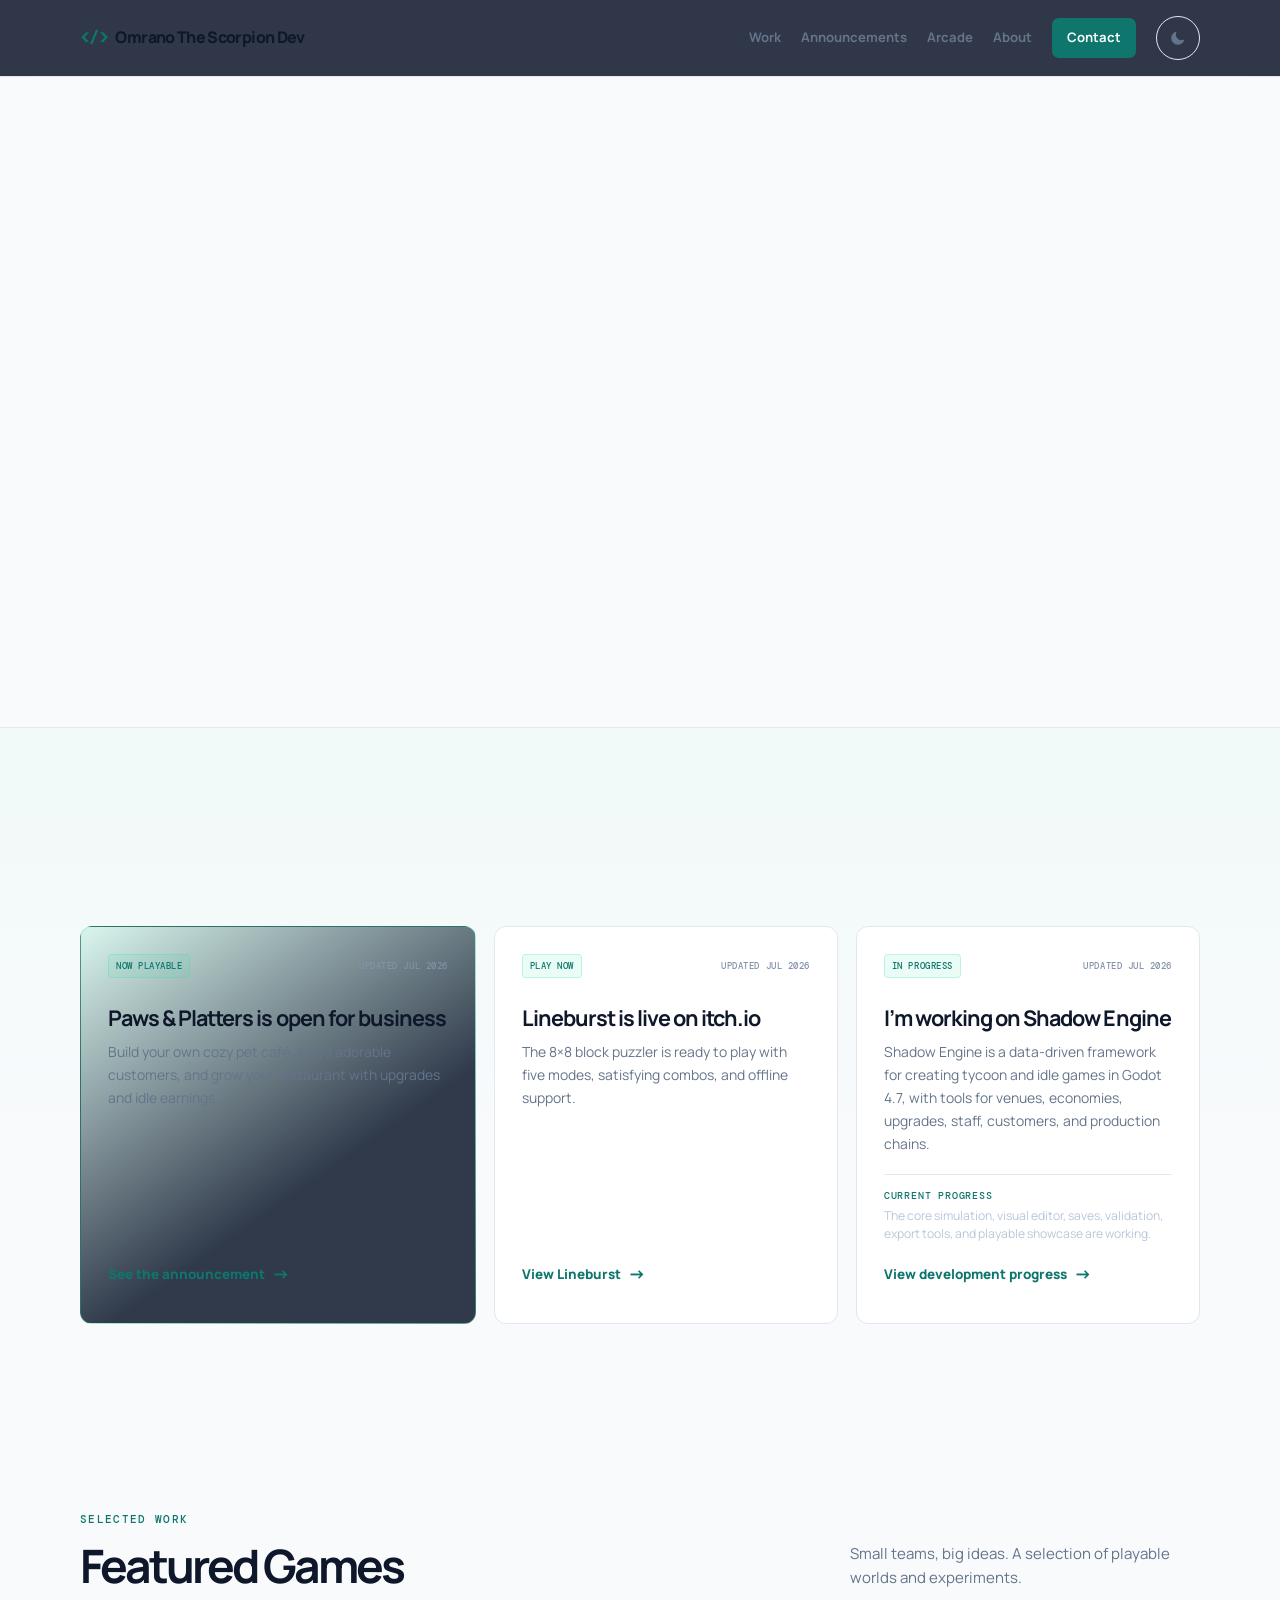
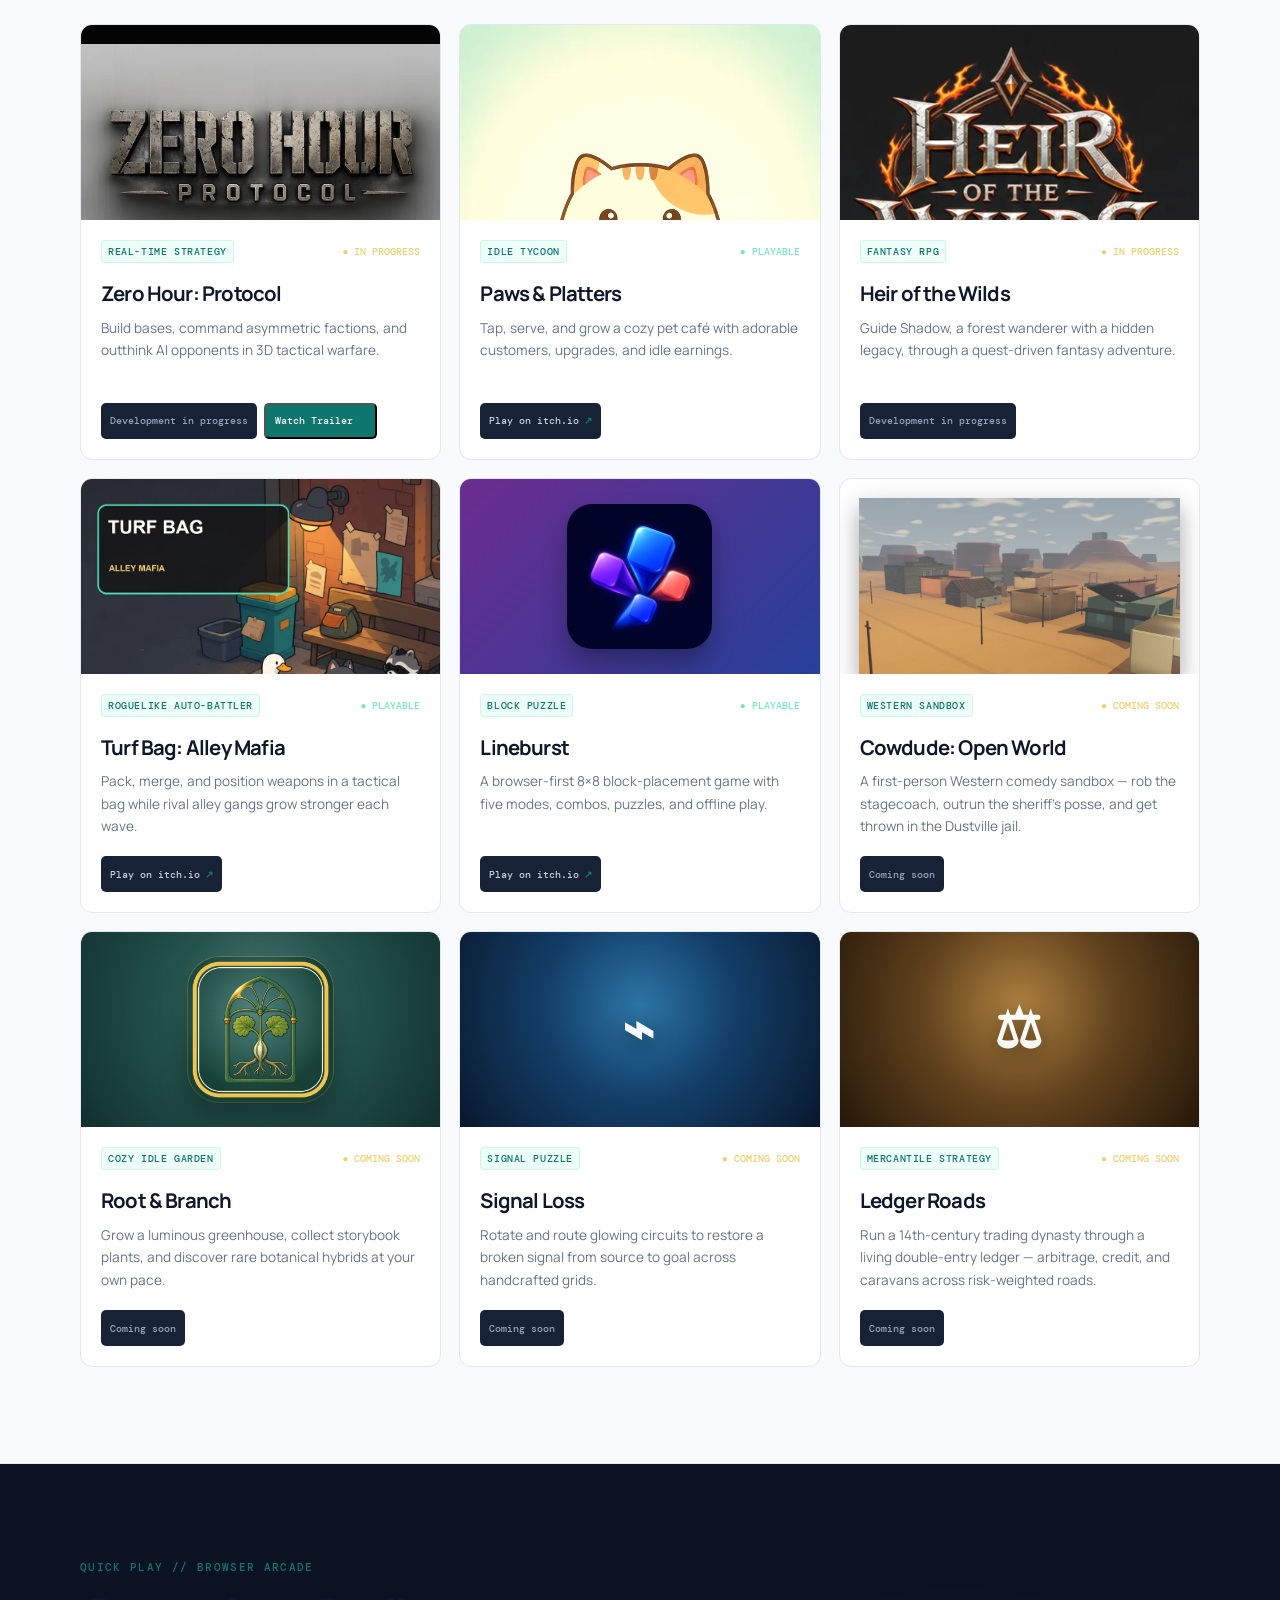
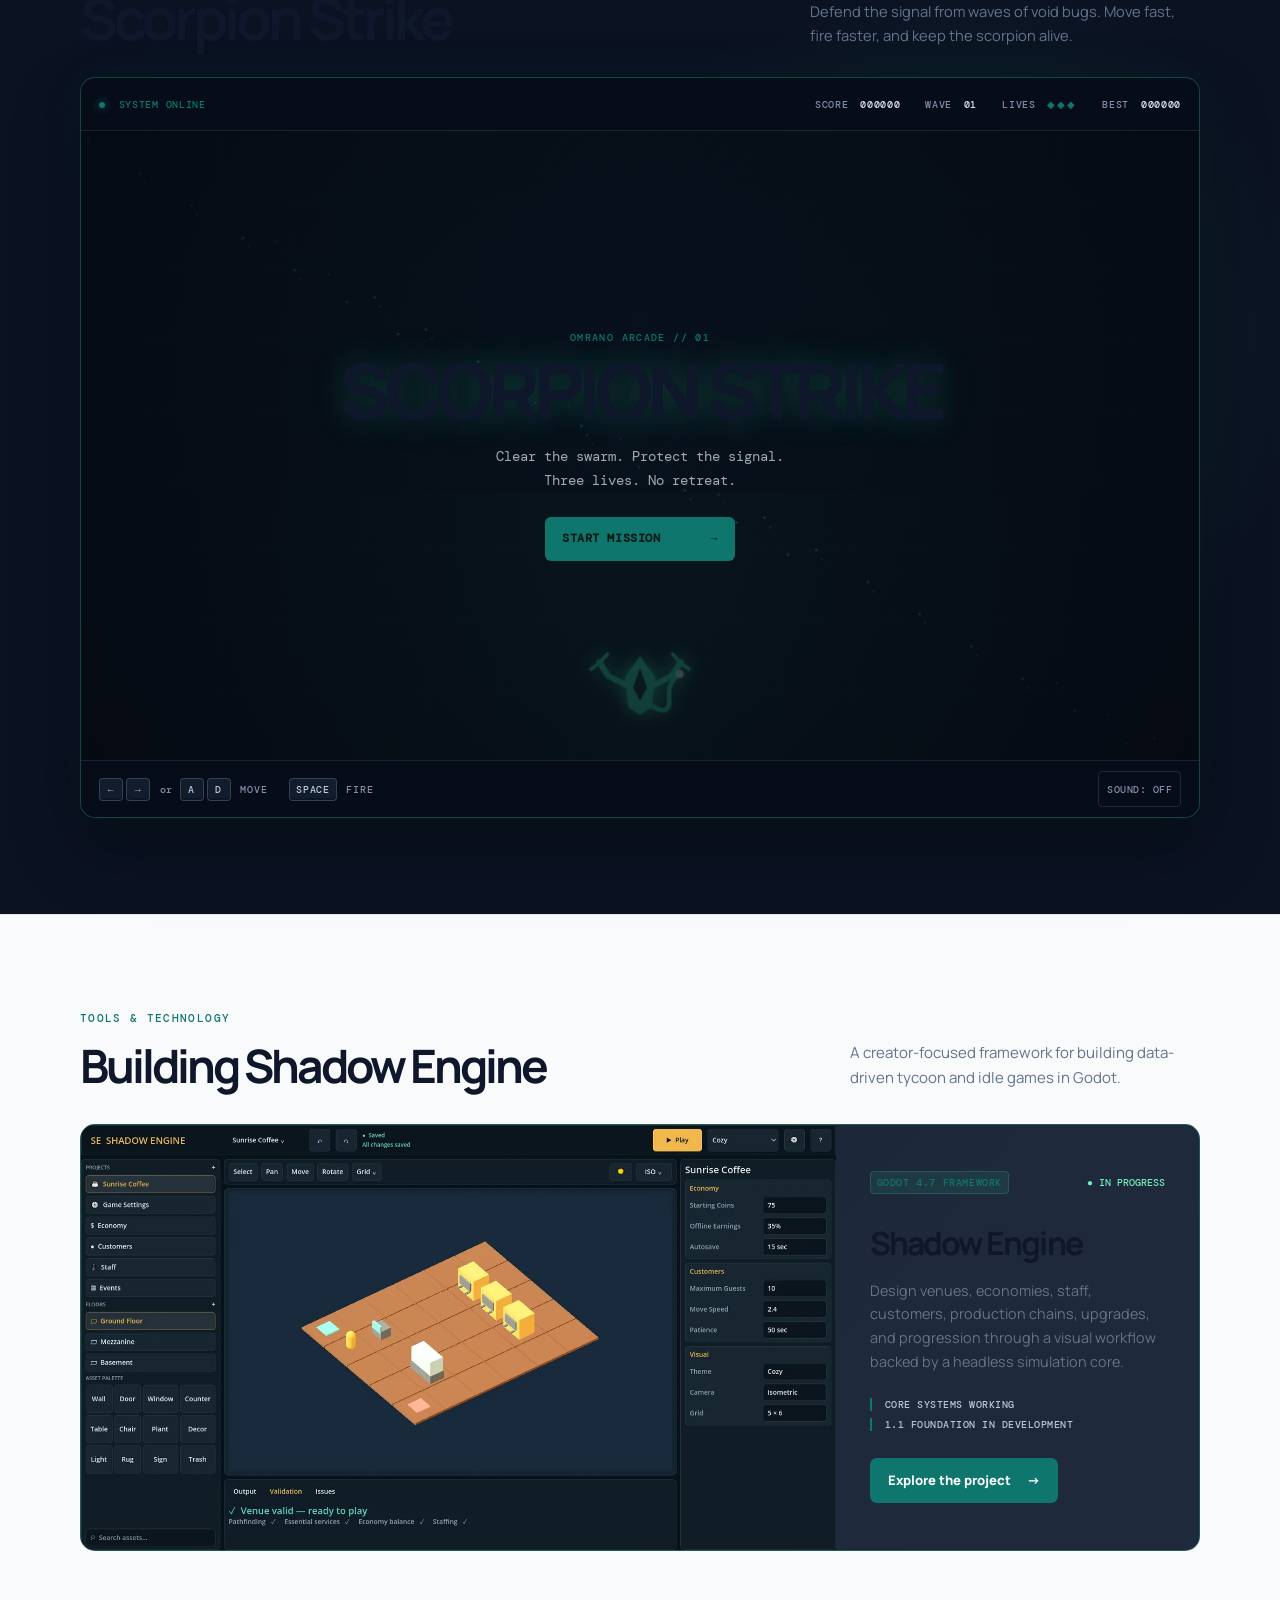
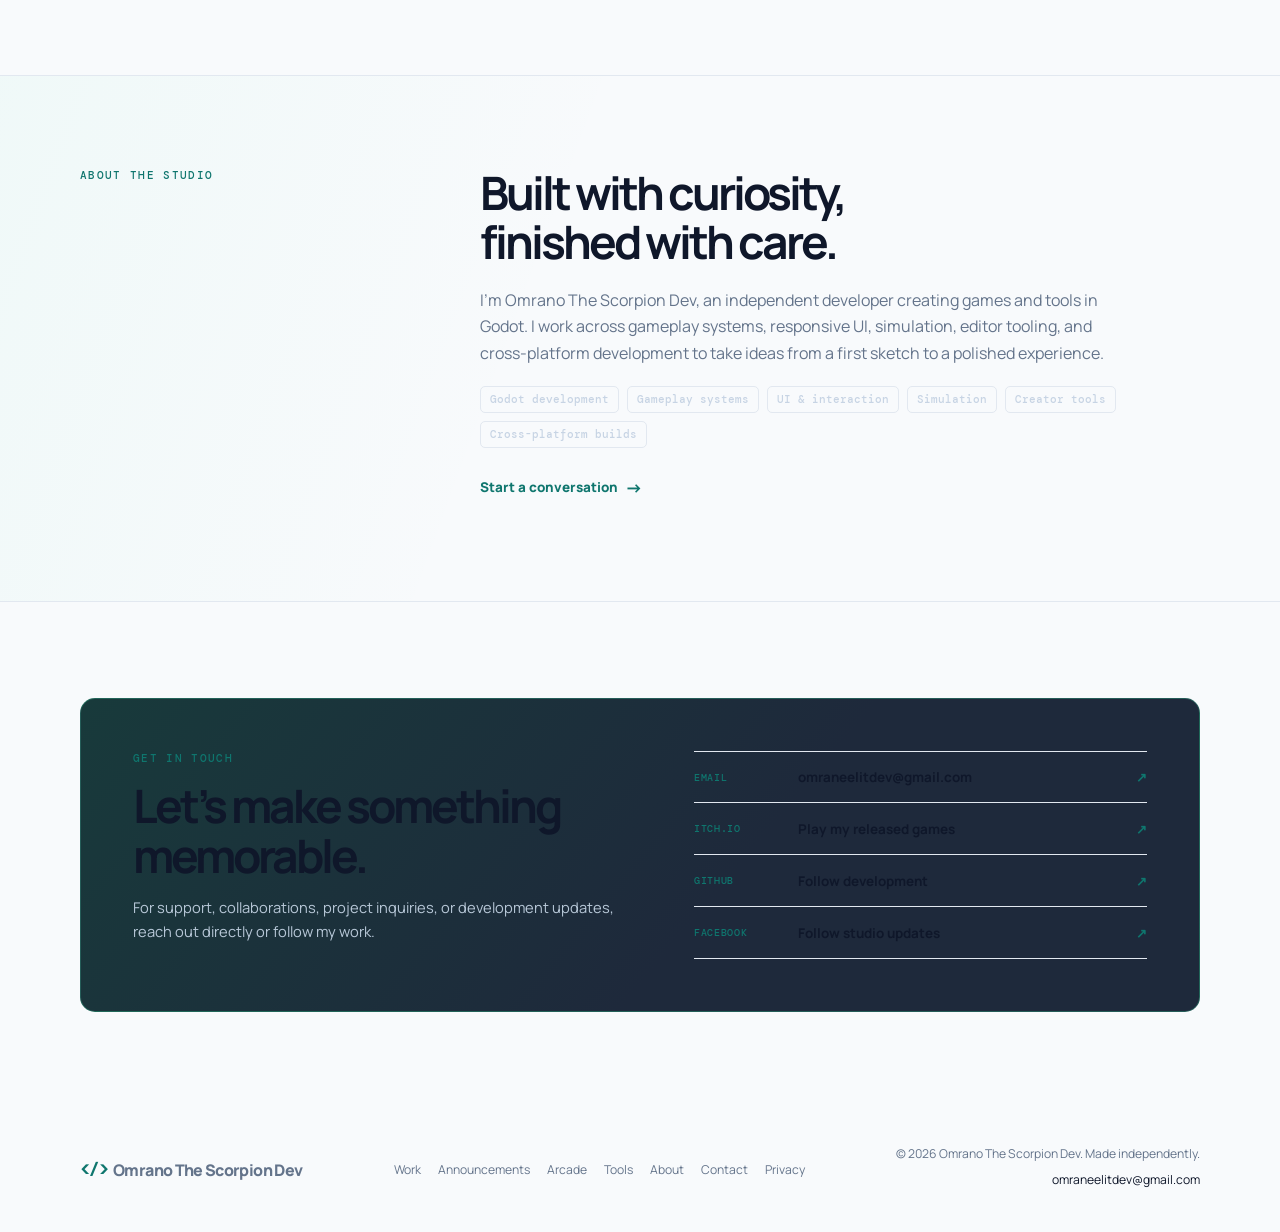
==== index.html @ c8e89d3b "feat: implement modern web APIs and premium features - Added View Transitions API support for seamle" ====
<!DOCTYPE html>
<html lang="en">
<head>
  <meta charset="UTF-8">
  <meta name="viewport" content="width=device-width, initial-scale=1.0">
  <meta name="description" content="Games, tools, and development updates from Omrano The Scorpion Dev, an independent Godot game and app developer.">
  <link rel="canonical" href="https://omraneelit.github.io/omrano-the-scorpion-dev/">
  <meta property="og:title" content="Omrano The Scorpion Dev — Independent Game &amp; App Developer">
  <meta property="og:description" content="Explore playable games, original worlds, and Shadow Engine development by Omrano The Scorpion Dev.">
  <meta property="og:type" content="website">
  <meta property="og:url" content="https://omraneelit.github.io/omrano-the-scorpion-dev/">
  <meta property="og:image" content="https://omraneelit.github.io/omrano-the-scorpion-dev/assets/brand/og-cover.png">
  <meta property="og:image:width" content="1200">
  <meta property="og:image:height" content="630">
  <meta property="og:image:alt" content="Omrano The Scorpion Dev portfolio cover">
  <meta name="twitter:card" content="summary_large_image">
  <meta name="twitter:title" content="Omrano The Scorpion Dev — Independent Game &amp; App Developer">
  <meta name="twitter:description" content="Explore playable games, original worlds, and Shadow Engine development.">
  <meta name="twitter:image" content="https://omraneelit.github.io/omrano-the-scorpion-dev/assets/brand/og-cover.png">
  <link rel="icon" href="favicon.svg" type="image/svg+xml">
  <link rel="apple-touch-icon" href="assets/brand/apple-touch-icon.png">
  <title>Omrano The Scorpion Dev — Indie Developer</title>
  <link rel="preconnect" href="https://fonts.googleapis.com">
  <link rel="preconnect" href="https://fonts.gstatic.com" crossorigin>
  <link href="https://fonts.googleapis.com/css2?family=DM+Mono:wght@400;500&amp;family=Manrope:wght@400;500;600;700;800&amp;display=swap" rel="stylesheet">
  <link rel="stylesheet" href="styles.css">
  <script>document.documentElement.classList.add('js');</script>
  <noscript><style>.nav-links{display:flex!important;flex-direction:column}</style></noscript>
  <script type="application/ld+json">
  {
    "@context": "https://schema.org",
    "@graph": [
      {
        "@type": "Person",
        "@id": "https://omraneelit.github.io/omrano-the-scorpion-dev/#creator",
        "name": "Omrano The Scorpion Dev",
        "url": "https://omraneelit.github.io/omrano-the-scorpion-dev/",
        "jobTitle": "Independent Game and App Developer",
        "email": "omraneelitdev@gmail.com",
        "sameAs": [
          "https://github.com/omraneelit",
          "https://omrane-el-it.itch.io/",
          "https://www.facebook.com/share/18vQCNyk3r/"
        ]
      },
      {
        "@type": "WebSite",
        "name": "Omrano The Scorpion Dev",
        "url": "https://omraneelit.github.io/omrano-the-scorpion-dev/",
        "author": { "@id": "https://omraneelit.github.io/omrano-the-scorpion-dev/#creator" }
      }
    ]
  }
  </script>
  <meta name="view-transition" content="same-origin">
</head>
<body>
  <a class="skip-link" href="#top">Skip to main content</a>
  <header class="site-header">
    <div class="container nav-wrap">
      <a class="brand" href="#top" aria-label="Omrano The Scorpion Dev home"><span class="brand-mark">&lt;/&gt;</span> Omrano The Scorpion Dev</a>
      <button class="nav-toggle" type="button" aria-expanded="false" aria-controls="site-navigation"><span>Menu</span><b aria-hidden="true">+</b></button>
      <nav id="site-navigation" aria-label="Main navigation">
        <ul class="nav-links">
          <li><a href="#games">Work</a></li>
          <li><a href="#announcements">Announcements</a></li>
          <li><a href="#arcade">Arcade</a></li>
          <li><a href="#about">About</a></li>
          <li><a class="nav-contact" href="#contact">Contact</a></li>
          <li>
            <button class="theme-toggle" id="theme-toggle" type="button" aria-label="Toggle theme">
              <svg class="theme-icon-dark" xmlns="http://www.w3.org/2000/svg" viewBox="0 0 24 24"><path d="M12 21c-4.97 0-9-4.03-9-9 0-3.9 2.4-7.3 6-8.5.2-.1.5 0 .7.2.2.2.3.5.2.7-1.1 2.2-1 4.9.4 7s3.5 3.5 5.9 3.5c1.1 0 2.2-.2 3.2-.6.2-.1.5 0 .7.2.2.2.2.5.1.8-1.5 3.3-4.9 5.7-8.2 5.7z"/></svg>
              <svg class="theme-icon-light" xmlns="http://www.w3.org/2000/svg" viewBox="0 0 24 24"><path d="M12 7c-2.76 0-5 2.24-5 5s2.24 5 5 5 5-2.24 5-5-2.24-5-5-5zM2 13h2c.55 0 1-.45 1-1s-.45-1-1-1H2c-.55 0-1 .45-1 1s.45 1 1 1zm18 0h2c.55 0 1-.45 1-1s-.45-1-1-1h-2c-.55 0-1 .45-1 1s.45 1 1 1zM11 2v2c0 .55.45 1 1 1s1-.45 1-1V2c0-.55-.45-1-1-1s-1 .45-1 1zm0 18v2c0 .55.45 1 1 1s1-.45 1-1v-2c0-.55-.45-1-1-1s-1 .45-1 1zM5.99 4.58c-.39-.39-1.03-.39-1.41 0-.39.39-.39 1.03 0 1.41l1.06 1.06c.39.39 1.03.39 1.41 0 .39-.39.39-1.03 0-1.41L5.99 4.58zm12.37 12.37c-.39-.39-1.03-.39-1.41 0-.39.39-.39 1.03 0 1.41l1.06 1.06c.39.39 1.03.39 1.41 0 .39-.39.39-1.03 0-1.41l-1.06-1.06zm1.06-10.96c.39-.39.39-1.03 0-1.41-.39-.39-1.03-.39-1.41 0l-1.06 1.06c-.39.39-.39 1.03 0 1.41.39.39 1.03.39 1.41 0l1.06-1.06zM7.05 18.36c.39-.39.39-1.03 0-1.41-.39-.39-1.03-.39-1.41 0l-1.06 1.06c-.39.39-.39 1.03 0 1.41.39.39 1.03.39 1.41 0l1.06-1.06z"/></svg>
            </button>
          </li>
        </ul>
      </nav>
    </div>
  </header>

  <main id="top" tabindex="-1">
    <section class="hero container">
      <div class="hero-copy">
        <p class="eyebrow"><span></span> AVAILABLE FOR COLLABORATION</p>
        <h1>Independent <em>Game</em> &amp;<br>App Developer.</h1>
        <p class="hero-text">I craft polished, playful digital experiences — from worlds worth getting lost in to tools that make everyday life a little better.</p>
        <div class="hero-actions">
          <a class="button button-primary" href="#games">Explore my work <span>↓</span></a>
          <a class="button button-quiet" href="#contact">Let’s talk <span>↗</span></a>
        </div>
        <div class="socials" aria-label="Social links">
          <a href="https://omrane-el-it.itch.io/" target="_blank" rel="noopener noreferrer me" aria-label="Omrano on itch.io" title="itch.io">ITCH</a>
          <a href="https://github.com/omraneelit" target="_blank" rel="noopener noreferrer me" aria-label="Omrano on GitHub" title="GitHub">GH</a>
          <a href="https://www.facebook.com/share/18vQCNyk3r/" target="_blank" rel="noopener noreferrer me" aria-label="Omrano on Facebook" title="Facebook">FB</a>
          <a href="mailto:omraneelitdev@gmail.com" aria-label="Email Omrano The Scorpion Dev" title="Email">@</a>
        </div>
      </div>
      <div class="hero-art" aria-hidden="true">
        <div class="orbit orbit-one"></div><div class="orbit orbit-two"></div>
        <div class="pixel-card pixel-a">+</div><div class="pixel-card pixel-b">01</div><div class="pixel-card pixel-c">✦</div>
        <div class="hero-orb"><span>PLAY<br>CREATE<br>REPEAT</span></div>
      </div>
    </section>

    <section id="announcements" class="announcements-section">
      <div class="container">
        <div class="section-heading announcements-heading">
          <div><p class="eyebrow">LATEST FROM THE STUDIO</p><h2>Announcements</h2></div>
          <p class="section-intro">Release news, development updates, and what I’m working on next.</p>
        </div>
        <div class="announcement-grid">
          <article class="announcement-card announcement-featured">
            <div class="announcement-meta"><span class="announcement-badge">NOW PLAYABLE</span><time datetime="2026-07-29">UPDATED JUL 2026</time></div>
            <h3>Paws &amp; Platters is open for business</h3>
            <p>Build your own cozy pet café, serve adorable customers, and grow your restaurant with upgrades and idle earnings.</p>
            <a class="text-link" href="games/paws-and-platters.html">See the announcement <span>→</span></a>
          </article>
          <article class="announcement-card">
            <div class="announcement-meta"><span class="announcement-badge">PLAY NOW</span><time datetime="2026-07-29">UPDATED JUL 2026</time></div>
            <h3>Lineburst is live on itch.io</h3>
            <p>The 8×8 block puzzler is ready to play with five modes, satisfying combos, and offline support.</p>
            <a class="text-link" href="games/lineburst.html">View Lineburst <span>→</span></a>
          </article>
          <article class="announcement-card">
            <div class="announcement-meta"><span class="announcement-badge">IN PROGRESS</span><time datetime="2026-07-29">UPDATED JUL 2026</time></div>
            <h3>I’m working on Shadow Engine</h3>
            <p>Shadow Engine is a data-driven framework for creating tycoon and idle games in Godot 4.7, with tools for venues, economies, upgrades, staff, customers, and production chains.</p>
            <div class="announcement-progress"><strong>Current progress</strong><span>The core simulation, visual editor, saves, validation, export tools, and playable showcase are working.</span></div>
            <a class="text-link" href="projects/shadow-engine.html">View development progress <span>→</span></a>
          </article>
        </div>
      </div>
    </section>

    <section id="games" class="section container">
      <div class="section-heading">
        <div><p class="eyebrow">SELECTED WORK</p><h2>Featured Games</h2></div>
        <p class="section-intro">Small teams, big ideas. A selection of playable worlds and experiments.</p>
      </div>
      <div class="project-grid">
        <article class="project-card game-card">
          <a class="project-card-link" href="games/zero-hour-protocol.html" aria-label="View Zero Hour: Protocol details"></a>
          <div class="project-visual visual-zero"><img class="game-art game-art-wide game-art-zero" src="assets/games/zero-hour-protocol.webp" width="960" height="640" loading="lazy" decoding="async" alt="Zero Hour: Protocol logo"></div>
          <div class="card-content"><div class="card-topline"><span class="tag">REAL-TIME STRATEGY</span><span class="status status-progress">● IN PROGRESS</span></div><h3>Zero Hour: Protocol</h3><p>Build bases, command asymmetric factions, and outthink AI opponents in 3D tactical warfare.</p><div class="store-links"><span class="store-pending">Development in progress</span><button class="store-pending watch-trailer-btn" style="cursor:pointer; color:var(--bg); background:var(--accent);">Watch Trailer <b>↗</b></button></div></div>
        </article>
        <article class="project-card game-card">
          <a class="project-card-link" href="games/paws-and-platters.html" aria-label="View Paws &amp; Platters details"></a>
          <div class="project-visual visual-paws"><img class="game-art game-art-full game-art-paws" src="assets/games/paws-and-platters-card.webp" width="675" height="1200" loading="lazy" decoding="async" alt="Paws &amp; Platters artwork"></div>
          <div class="card-content"><div class="card-topline"><span class="tag">IDLE TYCOON</span><span class="status">● PLAYABLE</span></div><h3>Paws &amp; Platters</h3><p>Tap, serve, and grow a cozy pet café with adorable customers, upgrades, and idle earnings.</p><div class="store-links"><a href="https://omrane-el-it.itch.io/pawsandplatters" target="_blank" rel="noopener noreferrer">Play on itch.io <b>↗</b></a></div></div>
        </article>
        <article class="project-card game-card">
          <a class="project-card-link" href="games/heir-of-the-wilds.html" aria-label="View Heir of the Wilds details"></a>
          <div class="project-visual visual-heir"><img class="game-art game-art-full game-art-heir" src="assets/games/heir-of-the-wilds-card.webp" width="476" height="434" loading="lazy" decoding="async" alt="Heir of the Wilds logo"></div>
          <div class="card-content"><div class="card-topline"><span class="tag">FANTASY RPG</span><span class="status status-progress">● IN PROGRESS</span></div><h3>Heir of the Wilds</h3><p>Guide Shadow, a forest wanderer with a hidden legacy, through a quest-driven fantasy adventure.</p><div class="store-links"><span class="store-pending">Development in progress</span></div></div>
        </article>
        <article class="project-card game-card">
          <a class="project-card-link" href="games/turf-bag-alley-mafia.html" aria-label="View Turf Bag: Alley Mafia details"></a>
          <div class="project-visual visual-turf"><img class="game-art game-art-full game-art-turf" src="assets/games/turf-bag-alley-mafia-card.webp" width="900" height="900" loading="lazy" decoding="async" alt="Turf Bag: Alley Mafia artwork"></div>
          <div class="card-content"><div class="card-topline"><span class="tag">ROGUELIKE AUTO-BATTLER</span><span class="status">● PLAYABLE</span></div><h3>Turf Bag: Alley Mafia</h3><p>Pack, merge, and position weapons in a tactical bag while rival alley gangs grow stronger each wave.</p><div class="store-links"><a href="https://omrane-el-it.itch.io/turfbagalleymafia" target="_blank" rel="noopener noreferrer">Play on itch.io <b>↗</b></a></div></div>
        </article>
        <article class="project-card game-card">
          <a class="project-card-link" href="games/lineburst.html" aria-label="View Lineburst details"></a>
          <div class="project-visual visual-lineburst"><img class="game-art game-art-icon" src="assets/games/lineburst.webp" width="600" height="600" loading="lazy" decoding="async" alt="Lineburst icon"></div>
          <div class="card-content"><div class="card-topline"><span class="tag">BLOCK PUZZLE</span><span class="status">● PLAYABLE</span></div><h3>Lineburst</h3><p>A browser-first 8×8 block-placement game with five modes, combos, puzzles, and offline play.</p><div class="store-links"><a href="https://omrane-el-it.itch.io/linebrust" target="_blank" rel="noopener noreferrer">Play on itch.io <b>↗</b></a></div></div>
        </article>
        <article class="project-card game-card project-card-coming">
          <a class="project-card-link" href="games/cowdude-open-world.html" aria-label="View Cowdude: Open World details"></a>
          <div class="project-visual visual-cowdude"><img class="game-art game-art-wide game-art-cowdude" src="assets/games/cowdude-open-world.webp" width="960" height="540" loading="lazy" decoding="async" alt="Dustville, the frontier town of Cowdude: Open World"></div>
          <div class="card-content"><div class="card-topline"><span class="tag">WESTERN SANDBOX</span><span class="status status-progress">● COMING SOON</span></div><h3>Cowdude: Open World</h3><p>A first-person Western comedy sandbox — rob the stagecoach, outrun the sheriff&#39;s posse, and get thrown in the Dustville jail.</p><div class="store-links"><span class="store-pending">Coming soon</span></div></div>
        </article>
        <article class="project-card game-card project-card-coming">
          <div class="project-visual visual-root"><img class="game-art game-art-icon game-art-root" src="assets/games/root-and-branch.png" width="1024" height="1024" loading="lazy" decoding="async" alt="Root &amp; Branch greenhouse emblem"></div>
          <div class="card-content"><div class="card-topline"><span class="tag">COZY IDLE GARDEN</span><span class="status status-progress">● COMING SOON</span></div><h3>Root &amp; Branch</h3><p>Grow a luminous greenhouse, collect storybook plants, and discover rare botanical hybrids at your own pace.</p><div class="store-links"><span class="store-pending">Coming soon</span></div></div>
        </article>
        <article class="project-card game-card project-card-coming">
          <div class="project-visual visual-signal"><span class="game-emblem" aria-hidden="true">⌁</span></div>
          <div class="card-content"><div class="card-topline"><span class="tag">SIGNAL PUZZLE</span><span class="status status-progress">● COMING SOON</span></div><h3>Signal Loss</h3><p>Rotate and route glowing circuits to restore a broken signal from source to goal across handcrafted grids.</p><div class="store-links"><span class="store-pending">Coming soon</span></div></div>
        </article>
        <article class="project-card game-card project-card-coming">
          <div class="project-visual visual-ledger"><span class="game-emblem" aria-hidden="true">⚖</span></div>
          <div class="card-content"><div class="card-topline"><span class="tag">MERCANTILE STRATEGY</span><span class="status status-progress">● COMING SOON</span></div><h3>Ledger Roads</h3><p>Run a 14th-century trading dynasty through a living double-entry ledger — arbitrage, credit, and caravans across risk-weighted roads.</p><div class="store-links"><span class="store-pending">Coming soon</span></div></div>
        </article>
      </div>
    </section>

    <section id="arcade" class="arcade-section">
      <div class="container">
        <div class="arcade-heading">
          <div><p class="eyebrow">QUICK PLAY // BROWSER ARCADE</p><h2>Scorpion Strike</h2></div>
          <p>Defend the signal from waves of void bugs. Move fast, fire faster, and keep the scorpion alive.</p>
        </div>
        <div class="arcade-shell">
          <div class="arcade-topbar">
            <span><i></i> SYSTEM ONLINE</span>
            <div class="arcade-stats" aria-live="polite">
              <span>SCORE <strong id="game-score">000000</strong></span><span>WAVE <strong id="game-wave">01</strong></span><span>LIVES <strong id="game-lives">◆◆◆</strong></span><span>BEST <strong id="game-best">000000</strong></span>
            </div>
          </div>
          <div class="game-stage" id="game-stage">
            <canvas id="scorpion-game" width="960" height="540" tabindex="0" aria-describedby="game-instructions" aria-label="Scorpion Strike arcade game"></canvas>
            <div class="game-overlay" id="game-overlay">
              <p class="game-kicker">OMRANO ARCADE // 01</p><h3 id="game-overlay-title">SCORPION STRIKE</h3>
              <p id="game-overlay-copy">Clear the swarm. Protect the signal.<br>Three lives. No retreat.</p>
              <button class="game-start" id="game-start" type="button">START MISSION <span>→</span></button>
            </div>
            <div class="game-flash" id="game-flash" aria-hidden="true"></div>
          </div>
          <div class="arcade-controls" id="game-instructions">
            <p><kbd>←</kbd><kbd>→</kbd> or <kbd>A</kbd><kbd>D</kbd> MOVE</p><p><kbd>SPACE</kbd> FIRE</p><p class="touch-hint">DRAG LEFT/RIGHT TO MOVE &nbsp;•&nbsp; TAP TO FIRE</p>
            <button id="game-sound" class="sound-toggle" type="button" aria-pressed="false">SOUND: OFF</button>
          </div>
        </div>
      </div>
    </section>

    <section id="tools" class="section container tools-section">
      <div class="section-heading"><div><p class="eyebrow">TOOLS &amp; TECHNOLOGY</p><h2>Building Shadow Engine</h2></div><p class="section-intro">A creator-focused framework for building data-driven tycoon and idle games in Godot.</p></div>
      <article class="tool-card">
        <a class="tool-visual" href="projects/shadow-engine.html" aria-label="View Shadow Engine development progress"><img src="assets/shadow-engine/editor-workspace.webp" width="1400" height="788" loading="lazy" decoding="async" alt="Shadow Engine editor showing the Sunrise Coffee venue workspace"></a>
        <div class="tool-content">
          <div class="card-topline"><span class="tag">GODOT 4.7 FRAMEWORK</span><span class="status">● IN PROGRESS</span></div>
          <h3>Shadow Engine</h3>
          <p>Design venues, economies, staff, customers, production chains, upgrades, and progression through a visual workflow backed by a headless simulation core.</p>
          <div class="tool-progress"><span>CORE SYSTEMS WORKING</span><span>1.1 FOUNDATION IN DEVELOPMENT</span></div>
          <a class="button button-primary" href="projects/shadow-engine.html">Explore the project <span>→</span></a>
        </div>
      </article>
    </section>

    <section id="about" class="about-section">
      <div class="container about-grid">
        <p class="eyebrow">ABOUT THE STUDIO</p>
        <div><h2>Built with curiosity,<br>finished with care.</h2><p>I’m Omrano The Scorpion Dev, an independent developer creating games and tools in Godot. I work across gameplay systems, responsive UI, simulation, editor tooling, and cross-platform development to take ideas from a first sketch to a polished experience.</p><ul class="capability-list" aria-label="Development capabilities"><li>Godot development</li><li>Gameplay systems</li><li>UI &amp; interaction</li><li>Simulation</li><li>Creator tools</li><li>Cross-platform builds</li></ul><a class="text-link" href="#contact">Start a conversation <span>→</span></a></div>
      </div>
    </section>
    <section id="contact" class="contact-section">
      <div class="container contact-card"><div><p class="eyebrow">GET IN TOUCH</p><h2>Let’s make something<br>memorable.</h2><p>For support, collaborations, project inquiries, or development updates, reach out directly or follow my work.</p></div><div class="contact-links"><a href="mailto:omraneelitdev@gmail.com"><span>EMAIL</span>omraneelitdev@gmail.com <b>↗</b></a><a href="https://omrane-el-it.itch.io/" target="_blank" rel="noopener noreferrer"><span>ITCH.IO</span>Play my released games <b>↗</b></a><a href="https://github.com/omraneelit" target="_blank" rel="noopener noreferrer"><span>GITHUB</span>Follow development <b>↗</b></a><a href="https://www.facebook.com/share/18vQCNyk3r/" target="_blank" rel="noopener noreferrer"><span>FACEBOOK</span>Follow studio updates <b>↗</b></a></div></div>
    </section>
  </main>

  <footer class="site-footer"><div class="container footer-grid"><a class="brand" href="#top"><span class="brand-mark">&lt;/&gt;</span> Omrano The Scorpion Dev</a><div><a href="#games">Work</a><a href="#announcements">Announcements</a><a href="#arcade">Arcade</a><a href="#tools">Tools</a><a href="#about">About</a><a href="#contact">Contact</a><a href="privacy.html">Privacy</a></div><p>© 2026 Omrano The Scorpion Dev. Made independently.<br><a href="mailto:omraneelitdev@gmail.com">omraneelitdev@gmail.com</a></p></div></footer>
  <dialog id="trailer-modal" class="trailer-modal">
    <div class="trailer-modal-header">
      <h3>Zero Hour: Protocol - Trailer</h3>
      <button class="trailer-close" id="close-trailer" aria-label="Close modal">&times;</button>
    </div>
    <div class="trailer-video-wrapper">
      <iframe id="trailer-iframe" width="560" height="315" src="" title="Trailer video player" frameborder="0" allow="accelerometer; autoplay; clipboard-write; encrypted-media; gyroscope; picture-in-picture; web-share" allowfullscreen></iframe>
    </div>
  </dialog>
  <script src="site.js" defer></script>
  <script src="game.js" defer></script>
  <script data-goatcounter="https://omrane-elit.goatcounter.com/count" async src="//gc.zgo.at/count.js"></script>
</body>
</html>
---- styles.css ----
:root {
  --bg:#0f172a;
  --surface:#1e293b;
  --surface-light:#273449;
  --text:#eef5ff;
  --muted:#9aa9bf;
  --accent:#36e0a5;
  --accent-deep:#17aa78;
  --line:rgba(190,208,235,.15);
  --mono:"DM Mono",monospace;
  --sans:"Manrope",sans-serif;
}

[data-theme="light"] {
  --bg: #f8fafc;
  --surface: #ffffff;
  --surface-light: #e2e8f0;
  --text: #0f172a;
  --muted: #475569;
  --accent: #059669;
  --accent-deep: #047857;
  --line: rgba(15, 23, 42, 0.1);
}

::-webkit-scrollbar { width: 10px; height: 10px; }
::-webkit-scrollbar-track { background: var(--bg); }
::-webkit-scrollbar-thumb { background: var(--surface-light); border-radius: 5px; border: 2px solid var(--bg); }
::-webkit-scrollbar-thumb:hover { background: var(--accent); }
html { scrollbar-width: thin; scrollbar-color: var(--surface-light) var(--bg); scroll-behavior:smooth; }

* { box-sizing:border-box; }
html { scroll-behavior:smooth; }
body { margin:0; background:var(--bg); color:var(--text); font-family:var(--sans); line-height:1.65; }
img { max-width:100%; }
a { color:inherit; text-decoration:none; }
button { font:inherit; }
.container { width:min(1120px,calc(100% - 48px)); margin:auto; }
.skip-link { position:fixed; top:10px; left:10px; z-index:100; padding:10px 14px; border-radius:6px; background:var(--accent); color:var(--bg); font-weight:800; transform:translateY(-150%); transition:transform .2s; }
.skip-link:focus { transform:translateY(0); }
:focus-visible { outline:3px solid #8ff5d4; outline-offset:3px; }

/* Header and navigation */
.site-header { position:sticky; top:0; z-index:10; border-bottom:1px solid var(--line); background:rgba(15,23,42,.86); backdrop-filter:blur(15px); }
.nav-wrap { min-height:76px; display:flex; align-items:center; justify-content:space-between; gap:24px; }
.brand { font-weight:800; font-size:1rem; letter-spacing:-.04em; white-space:nowrap; }
.brand-mark { display:inline-block; margin-right:5px; color:var(--accent); font-family:var(--mono); transition:transform .25s ease,text-shadow .25s ease; }
.brand:hover .brand-mark { transform:translateX(2px); text-shadow:0 0 12px rgba(54,224,165,.55); }
.nav-toggle { display:none; min-width:44px; min-height:44px; align-items:center; justify-content:center; gap:9px; border:1px solid var(--line); border-radius:7px; background:transparent; color:var(--text); font-size:.76rem; font-weight:800; cursor:pointer; transition:background .2s,border-color .2s,transform .2s; }
.nav-toggle:hover { border-color:rgba(54,224,165,.5); background:rgba(54,224,165,.07); }
.nav-toggle:active { transform:scale(.96); }
.nav-toggle b { color:var(--accent); font:500 1.1rem var(--mono); transition:transform .2s; }
.nav-toggle[aria-expanded="true"] b { transform:rotate(45deg); }
.nav-links { list-style:none; margin:0; padding:0; display:flex; align-items:center; gap:20px; font-size:.82rem; font-weight:700; }
.nav-links a { min-height:44px; display:flex; align-items:center; color:var(--muted); transition:color .2s,background .2s; }
.nav-links a:hover { color:var(--accent); }
.nav-links a[aria-current="true"]:not(.nav-contact) { color:var(--accent); }
.nav-links .nav-contact { min-height:auto; padding:9px 15px; border-radius:7px; background:var(--accent); color:var(--bg); }
.nav-links .nav-contact:hover { background:#70f0c5; color:var(--bg); }

/* Shared type and actions */
.eyebrow { margin:0 0 14px; color:var(--accent); font:500 .7rem/1.4 var(--mono); letter-spacing:.12em; }
.eyebrow > span:first-child { display:inline-block; width:7px; height:7px; margin-right:8px; border-radius:50%; background:var(--accent); box-shadow:0 0 12px var(--accent); }
.button { min-height:44px; display:inline-flex; align-items:center; gap:16px; padding:12px 18px; border-radius:7px; font-size:.82rem; font-weight:800; transition:transform .2s,background .2s,border-color .2s; }
.button:hover { transform:translateY(-2px); }
.button-primary { background:var(--accent); color:var(--bg); }
.button-primary:hover { background:#78efc8; }
.button-quiet { border:1px solid var(--line); color:var(--text); }
.button-quiet:hover { border-color:var(--accent); }
.text-link { min-height:44px; display:inline-flex; align-items:center; color:var(--accent); font-size:.84rem; font-weight:800; }
.text-link span { margin-left:7px; font-size:1.1rem; transition:transform .2s ease; }
.text-link:hover span { transform:translateX(5px); }
.section { padding:96px 0; }
.section-heading { display:flex; justify-content:space-between; align-items:end; gap:40px; margin-bottom:33px; }
.section h2,.about-section h2,.announcements-heading h2 { margin:0; font-size:clamp(2rem,3.6vw,3.25rem); letter-spacing:-.065em; line-height:1.08; }
.section-intro { max-width:350px; margin:0; color:var(--muted); font-size:.94rem; }

/* Hero */
.hero { min-height:650px; display:grid; grid-template-columns:1.05fr .95fr; align-items:center; gap:40px; padding:95px 0 85px; }
.hero h1,.policy-hero h1 { margin:0; font-size:clamp(2.65rem,5vw,4.9rem); letter-spacing:-.075em; line-height:1.06; }
.hero h1 em { color:var(--accent); font-style:normal; }
.hero-text { max-width:540px; margin:26px 0; color:var(--muted); font-size:1.05rem; }
.hero-actions { display:flex; flex-wrap:wrap; gap:13px; }
.socials { display:flex; gap:9px; margin-top:34px; }
.socials a { width:44px; height:44px; display:grid; place-items:center; border:1px solid var(--line); border-radius:50%; color:var(--muted); font:500 .66rem var(--mono); transition:color .2s,background .2s,border-color .2s; }
.socials a:hover { border-color:var(--accent); background:var(--accent); color:var(--bg); }
.hero-art { position:relative; min-height:400px; display:grid; place-items:center; overflow:hidden; }
.hero-orb { width:260px; height:260px; position:relative; z-index:2; display:grid; place-items:center; border-radius:48% 52% 55% 45% / 45% 47% 53% 55%; background:linear-gradient(145deg,#35e4aa,#159d78); color:#06261e; box-shadow:0 0 0 17px rgba(54,224,165,.07),0 25px 80px rgba(27,187,133,.22); animation:float 5s ease-in-out infinite; }
.hero-orb span { font:800 1.55rem/1.1 var(--mono); letter-spacing:-.1em; }
.orbit { position:absolute; border:1px solid rgba(54,224,165,.22); border-radius:50%; transform:rotate(-30deg); }
.orbit-one { width:410px; height:160px; }
.orbit-two { width:340px; height:330px; }
.pixel-card { position:absolute; z-index:3; display:grid; place-items:center; border:1px solid var(--line); background:var(--surface-light); color:var(--accent); box-shadow:0 10px 30px rgba(0,0,0,.2); font:500 .8rem var(--mono); }
.pixel-a { width:47px; height:47px; top:42px; left:36px; font-size:1.4rem; }
.pixel-b { width:55px; height:55px; right:39px; bottom:44px; }
.pixel-c { width:40px; height:40px; top:75px; right:48px; font-size:1.3rem; }
@keyframes float { 50% { transform:translateY(-11px) rotate(3deg); } }

/* Announcements */
.announcements-section { padding:86px 0 92px; border-top:1px solid var(--line); background:linear-gradient(180deg,rgba(54,224,165,.035),transparent 60%); }
.announcement-grid { display:grid; grid-template-columns:1.15fr 1fr 1fr; gap:18px; }
.announcement-card { min-height:315px; display:flex; flex-direction:column; padding:27px; border:1px solid var(--line); border-radius:12px; background:var(--surface); transition:transform .25s,border-color .25s,box-shadow .25s; }
.announcement-card:hover { transform:translateY(-5px); border-color:rgba(54,224,165,.48); box-shadow:0 20px 30px rgba(0,0,0,.16); }
.announcement-featured { border-color:rgba(54,224,165,.32); background:linear-gradient(145deg,rgba(54,224,165,.14),rgba(30,41,59,.92) 62%); }
.announcement-meta { display:flex; align-items:center; justify-content:space-between; gap:12px; color:#8292a9; font:500 .56rem var(--mono); letter-spacing:.06em; }
.announcement-badge { display:inline-block; padding:5px 7px; border:1px solid rgba(54,224,165,.25); border-radius:4px; background:rgba(54,224,165,.1); color:var(--accent); }
.announcement-card h3 { margin:26px 0 10px; font-size:1.35rem; line-height:1.25; letter-spacing:-.045em; }
.announcement-card p { margin:0 0 18px; color:var(--muted); font-size:.87rem; }
.announcement-card .text-link { margin-top:auto; }
.announcement-progress { margin-top:auto; padding-top:14px; border-top:1px solid var(--line); }
.announcement-progress strong { display:block; margin-bottom:5px; color:var(--accent); font:500 .62rem var(--mono); letter-spacing:.08em; text-transform:uppercase; }
.announcement-progress span { display:block; color:#b9c6d8; font-size:.76rem; line-height:1.5; }
.announcement-progress + .text-link { margin-top:8px; }

/* Project cards */
.project-grid { display:grid; grid-template-columns:repeat(3,1fr); gap:18px; }
.project-card { position:relative; overflow:hidden; border:1px solid var(--line); border-radius:12px; background:var(--surface); transition:transform .25s,border-color .25s,box-shadow .25s; }
.project-card:hover { transform:translateY(-6px); border-color:rgba(54,224,165,.5); box-shadow:0 20px 30px rgba(0,0,0,.18); }
.project-card-coming { cursor:default; }
.project-card-coming:hover { transform:none; border-color:var(--line); box-shadow:none; }
.project-card:focus-within { border-color:var(--accent); }
.project-card .game-art { transition:transform .45s cubic-bezier(.2,.7,.2,1); }
.project-card:hover .game-art { transform:scale(1.035); }
.project-card-link { position:absolute; inset:0; z-index:2; }
.project-visual { height:195px; position:relative; overflow:hidden; display:grid; place-items:center; padding:19px; }
.game-update-badge { position:absolute; top:12px; right:12px; z-index:3; display:inline-flex; align-items:center; min-height:25px; padding:5px 9px; border:1px solid rgba(255,255,255,.3); border-radius:999px; background:var(--accent); color:var(--bg); box-shadow:0 7px 18px rgba(0,0,0,.3); font:800 .58rem/1 var(--mono); letter-spacing:.08em; pointer-events:none; }
.visual-zero { background:#050505; }
.visual-paws { padding:0; background:#fff8df; }
.visual-heir { padding:0; background:#171717; }
.visual-turf { padding:0; background:#17191f; }
.visual-lineburst { background:linear-gradient(135deg,#662a88,#243d93); }
.visual-root { background:radial-gradient(circle at 50% 38%,#547d7a 0,#224f49 41%,#102e2c 100%); }
.visual-signal { background:radial-gradient(circle at 50% 38%,#2a6f9e 0,#123b63 44%,#08172b 100%); }
.visual-ledger { background:radial-gradient(circle at 50% 38%,#a67a3c 0,#5c3f1c 45%,#241608 100%); }
.visual-zero, .art-zero { view-transition-name: game-zero; }
.visual-paws, .art-paws { view-transition-name: game-paws; }
.visual-heir, .art-heir { view-transition-name: game-heir; }
.visual-turf, .art-turf { view-transition-name: game-turf; }
.visual-lineburst, .art-lineburst { view-transition-name: game-lineburst; }
.visual-cowdude, .art-cowdude { view-transition-name: game-cowdude; }
::view-transition-old(root), ::view-transition-new(root) { animation-duration: 0.35s; }
.game-emblem { font:600 3.4rem var(--mono); letter-spacing:.04em; color:rgba(255,255,255,.9); text-shadow:0 6px 22px rgba(0,0,0,.45); user-select:none; }
.game-art { max-width:100%; max-height:100%; display:block; position:relative; z-index:1; }
.game-art-wide { width:100%; height:100%; object-fit:contain; filter:drop-shadow(0 10px 12px rgba(0,0,0,.35)); }
.game-art-zero { width:116%; max-width:none; }
.game-art-full { width:100%; height:100%; max-width:none; max-height:none; object-fit:cover; }
.game-art-paws,.game-art-heir { object-position:center 60%; }
.game-art-turf { object-position:center 45%; }
.game-art-icon { width:145px; height:145px; object-fit:contain; border-radius:25px; box-shadow:0 14px 25px rgba(0,0,0,.3); }
.game-art-root { border-radius:22%; box-shadow:0 15px 28px rgba(0,0,0,.34),0 0 0 1px rgba(229,185,74,.28); }
.card-content { padding:20px; }
.card-topline { display:flex; justify-content:space-between; align-items:center; gap:10px; }
.tag { padding:4px 6px; border:1px solid rgba(54,224,165,.19); border-radius:4px; background:rgba(54,224,165,.09); color:var(--accent); font:500 .62rem var(--mono); letter-spacing:.06em; }
.status { color:#72eabd; font:500 .62rem var(--mono); }
.status-progress { color:#f1cf6a; }
.project-card h3 { margin:14px 0 6px; font-size:1.27rem; letter-spacing:-.04em; }
.project-card p { min-height:67px; margin:0 0 19px; color:var(--muted); font-size:.85rem; }
.store-links { position:relative; z-index:3; display:flex; flex-wrap:wrap; gap:7px; }
.store-links a,.store-pending { min-height:36px; display:inline-flex; align-items:center; padding:7px 9px; border-radius:5px; background:#172237; color:#c5d0e1; font:500 .65rem var(--mono); transition:background .2s,color .2s; }
.store-pending { color:#94a5bb; cursor:default; }
.store-links a:hover { background:var(--accent); color:var(--bg); }
.store-links b { margin-left:5px; color:var(--accent); }
.store-links a:hover b { color:var(--bg); }

/* Shadow Engine feature */
.tools-section { padding-top:96px; }
.tool-card { overflow:hidden; display:grid; grid-template-columns:1.35fr .65fr; border:1px solid rgba(54,224,165,.28); border-radius:15px; background:linear-gradient(130deg,#122333,#1e293b 64%); }
.tool-visual { min-height:420px; display:block; overflow:hidden; background:#08151e; }
.tool-visual img { width:100%; height:100%; display:block; object-fit:cover; object-position:center; transition:transform .4s; }
.tool-visual:hover img { transform:scale(1.015); }
.tool-content { display:flex; flex-direction:column; justify-content:center; padding:34px; }
.tool-content h3 { margin:23px 0 9px; font-size:2rem; letter-spacing:-.06em; }
.tool-content > p { margin:0; color:var(--muted); font-size:.9rem; }
.tool-progress { display:grid; gap:7px; margin:24px 0; }
.tool-progress span { padding-left:13px; border-left:2px solid var(--accent); color:#b9c7d9; font:500 .62rem var(--mono); letter-spacing:.05em; }
.tool-content .button { align-self:flex-start; margin-top:3px; }

/* About, contact, and footer */
.about-section { margin-top:28px; padding:92px 0; border-top:1px solid var(--line); border-bottom:1px solid var(--line); background:linear-gradient(110deg,rgba(54,224,165,.045),transparent 43%); }
.about-grid { display:grid; grid-template-columns:1fr 2fr; gap:40px; }
.about-grid > div > p { max-width:650px; margin:20px 0; color:var(--muted); }
.capability-list { list-style:none; max-width:700px; display:flex; flex-wrap:wrap; gap:8px; margin:0 0 17px; padding:0; }
.capability-list li { padding:6px 9px; border:1px solid var(--line); border-radius:5px; color:#c7d4e4; font:500 .66rem var(--mono); transition:transform .2s,border-color .2s,color .2s; }
.capability-list li:hover { transform:translateY(-2px); border-color:rgba(54,224,165,.45); color:var(--accent); }
.contact-section { padding:96px 0; }
.contact-card { display:grid; grid-template-columns:1.05fr .95fr; gap:60px; padding:52px; border:1px solid rgba(54,224,165,.28); border-radius:15px; background:linear-gradient(130deg,#183a3b,#1e293b 58%); }
.contact-card h2 { margin:0; font-size:clamp(2rem,3.6vw,3.2rem); letter-spacing:-.065em; line-height:1.08; }
.contact-card > div > p:not(.eyebrow) { color:#b8c8d8; font-size:.92rem; }
.contact-links { display:grid; align-content:center; }
.contact-links a { min-height:52px; display:flex; align-items:center; gap:10px; padding:10px 0; border-bottom:1px solid var(--line); font-size:.84rem; font-weight:700; transition:color .2s; }
.contact-links a:first-child { border-top:1px solid var(--line); }
.contact-links a:hover { color:var(--accent); }
.contact-links span { min-width:94px; color:var(--accent); font:500 .6rem var(--mono); letter-spacing:.07em; }
.contact-links b { margin-left:auto; color:var(--accent); transition:transform .2s ease; }
.contact-links a:hover b { transform:translateX(5px); }
.site-footer { padding:36px 0; color:var(--muted); font-size:.76rem; }
.footer-grid { display:flex; justify-content:space-between; align-items:center; gap:24px; }
.footer-grid > div { display:flex; flex-wrap:wrap; gap:17px; }
.footer-grid a { min-height:32px; display:inline-flex; align-items:center; transition:color .2s,transform .2s; }
.footer-grid a:hover { color:var(--accent); }
.footer-grid > div a:hover { transform:translateY(-2px); }
.footer-grid p { margin:0; text-align:right; }
.footer-grid p a { color:var(--text); }

/* Privacy and internal project pages */
.policy-page { max-width:850px; padding:48px 0 88px; }
.back-link,.game-back { min-height:44px; display:inline-flex; align-items:center; gap:9px; color:var(--accent); font:500 .78rem var(--mono); }
.policy-hero { padding:65px 0 48px; border-bottom:1px solid var(--line); }
.policy-hero h1 { margin-bottom:18px; font-size:clamp(2.8rem,6vw,4.6rem); }
.policy-hero > p:not(.eyebrow):not(.updated) { max-width:570px; color:var(--muted); }
.updated { margin-top:23px; color:#718199; font-size:.78rem; }
.policy-content { padding-top:35px; color:#c9d4e4; }
.policy-content > p { color:var(--muted); }
.policy-content section { padding:21px 0; border-bottom:1px solid var(--line); }
.policy-content h2 { margin:0 0 10px; color:var(--text); font-size:1.2rem; letter-spacing:-.03em; }
.policy-content p { margin:0 0 11px; font-size:.91rem; }
.policy-content p:last-child { margin-bottom:0; }
.policy-content a { color:var(--accent); text-decoration:underline; text-underline-offset:3px; }
.game-page { min-height:100vh; }
.game-detail { padding:62px 0 90px; }
.game-detail-grid { display:grid; grid-template-columns:1fr 1fr; gap:56px; align-items:center; padding:50px 0; }
.game-detail-grid > * { min-width:0; }
.game-detail-art { width:100%; min-width:0; min-height:400px; position:relative; overflow:hidden; display:grid; place-items:center; border:1px solid var(--line); border-radius:17px; background:#050505; }
.game-detail-art img { width:100%; height:100%; max-height:440px; display:block; object-fit:contain; transition:transform .6s cubic-bezier(.2,.7,.2,1); }
.game-detail-art:hover img { transform:scale(1.025); }
.game-detail-art.art-paws,.game-detail-art.art-heir,.game-detail-art.art-turf { background:#171717; }
.game-detail-art.art-paws img,.game-detail-art.art-heir img,.game-detail-art.art-turf img { height:400px; max-height:none; object-fit:cover; }
.game-detail-art.art-paws img,.game-detail-art.art-heir img { object-position:center 60%; }
.game-detail-art.art-turf img { object-position:center; }
.game-detail-copy h1 { margin:12px 0 16px; font-size:clamp(2.7rem,5vw,4.5rem); letter-spacing:-.075em; line-height:1.03; }
.game-detail-copy > p { max-width:570px; color:var(--muted); font-size:1rem; }
.game-meta { display:flex; flex-wrap:wrap; gap:9px; margin:25px 0; }
.game-meta span { padding:6px 8px; border:1px solid var(--line); border-radius:5px; color:#c7d4e4; font:500 .67rem var(--mono); }
.game-action-row { display:flex; flex-wrap:wrap; gap:10px; margin-top:27px; }
.game-action-row .button { max-width:100%; }
.game-summary { padding:38px; border:1px solid var(--line); border-radius:13px; background:var(--surface); }
.game-summary h2 { margin:0 0 9px; font-size:1.35rem; letter-spacing:-.04em; }
.game-summary p { margin:0; color:var(--muted); }
.game-summary ul { margin:17px 0 0; padding-left:18px; color:#c7d4e4; font-size:.9rem; }
.game-summary li + li { margin-top:7px; }
.game-detail-art.art-cowdude { min-height:0; aspect-ratio:16/9; background:#0b0b0b; }
.game-detail-art.art-cowdude img { max-height:none; object-fit:cover; }
/* Screenshot strip on a game page. Same card language as .progress-card. */
.game-shots { display:grid; grid-template-columns:repeat(3,1fr); gap:14px; margin-top:17px; }
.game-shots img { width:100%; height:auto; display:block; border:1px solid var(--line); border-radius:11px; background:#0b0b0b; object-fit:cover; transition:transform .25s,border-color .25s; }
.game-shots img:hover { transform:translateY(-4px); border-color:rgba(54,224,165,.4); }
.engine-hero-art { min-height:0; aspect-ratio:16/9; background:#08151e; }
.engine-hero-art img { max-height:none; object-fit:cover; }
.engine-progress { display:grid; grid-template-columns:repeat(3,1fr); gap:14px; margin:0 0 48px; }
.progress-card { padding:22px; border:1px solid var(--line); border-radius:11px; background:var(--surface); transition:transform .25s,border-color .25s,box-shadow .25s; }
.progress-card:hover { transform:translateY(-4px); border-color:rgba(54,224,165,.4); box-shadow:0 16px 28px rgba(0,0,0,.16); }
.progress-card strong { display:block; margin-bottom:8px; color:var(--accent); font:500 .64rem var(--mono); letter-spacing:.08em; }
.progress-card p { margin:0; color:var(--muted); font-size:.84rem; }

/* Scorpion Strike mini-game */
.arcade-section { padding:96px 0; border-top:1px solid var(--line); border-bottom:1px solid var(--line); background:radial-gradient(circle at 75% 45%,rgba(54,224,165,.08),transparent 34%),#0b1222; }
.arcade-heading { display:flex; align-items:end; justify-content:space-between; gap:40px; margin-bottom:30px; }
.arcade-heading h2 { margin:0; font-size:clamp(2.3rem,4.5vw,4rem); line-height:1; letter-spacing:-.07em; }
.arcade-heading > p { width:min(390px,100%); margin:0; color:var(--muted); font-size:.92rem; }
.arcade-shell { overflow:hidden; border:1px solid rgba(54,224,165,.28); border-radius:15px; background:#060c18; box-shadow:0 30px 70px rgba(0,0,0,.32),0 0 60px rgba(54,224,165,.04); }
.arcade-topbar,.arcade-controls { min-height:53px; display:flex; align-items:center; justify-content:space-between; gap:22px; padding:10px 18px; color:#8090a8; font:500 .62rem var(--mono); letter-spacing:.07em; }
.arcade-topbar { border-bottom:1px solid rgba(190,208,235,.11); }
.arcade-topbar > span { white-space:nowrap; color:var(--accent); }
.arcade-topbar i { width:6px; height:6px; display:inline-block; margin-right:7px; border-radius:50%; background:var(--accent); box-shadow:0 0 10px var(--accent); }
.arcade-stats { display:flex; align-items:center; justify-content:flex-end; gap:25px; }
.arcade-stats span { white-space:nowrap; }
.arcade-stats strong { margin-left:5px; color:#dce9f6; font-weight:500; }
#game-lives { color:var(--accent); letter-spacing:2px; }
.game-stage { position:relative; width:100%; min-height:320px; overflow:hidden; aspect-ratio:16/9; background:#050a13; cursor:crosshair; touch-action:none; }
#scorpion-game { width:100%; height:100%; display:block; }
#scorpion-game:focus-visible { outline:3px solid var(--accent); outline-offset:-4px; }
.game-overlay { position:absolute; inset:0; z-index:2; display:flex; flex-direction:column; align-items:center; justify-content:center; padding:25px; text-align:center; background:radial-gradient(circle,rgba(9,20,30,.68),rgba(5,10,19,.92)); transition:opacity .25s,visibility .25s; }
.game-overlay.is-hidden { visibility:hidden; pointer-events:none; opacity:0; }
.game-kicker { margin:0 0 10px; color:var(--accent); font:500 .62rem var(--mono); letter-spacing:.14em; }
.game-overlay h3 { margin:0; font:800 clamp(2rem,6vw,5rem)/.95 var(--sans); letter-spacing:-.075em; text-shadow:0 0 35px rgba(54,224,165,.22); }
.game-overlay > p:not(.game-kicker) { margin:18px 0 24px; color:#9cadaf; font:400 clamp(.72rem,1.4vw,.88rem)/1.7 var(--mono); }
.game-start { min-width:190px; min-height:44px; display:inline-flex; justify-content:space-between; align-items:center; gap:20px; padding:13px 17px; border:0; border-radius:6px; background:var(--accent); color:#071a16; font:800 .72rem var(--mono); letter-spacing:.05em; cursor:pointer; transition:transform .2s,background .2s; }
.game-start:hover { transform:translateY(-2px); background:#79f2ca; }
.game-flash { position:absolute; inset:0; pointer-events:none; opacity:0; background:rgba(255,65,92,.22); }
.game-flash.hit { animation:damage-flash .28s ease-out; }
@keyframes damage-flash { 0% { opacity:1; } 100% { opacity:0; } }
.arcade-controls { justify-content:flex-start; border-top:1px solid rgba(190,208,235,.11); }
.arcade-controls p { margin:0; white-space:nowrap; }
.arcade-controls kbd { min-width:24px; display:inline-grid; place-items:center; margin-right:3px; padding:4px 6px; border:1px solid rgba(190,208,235,.2); border-radius:4px; background:#111c2d; color:#bbc9da; box-shadow:inset 0 -2px rgba(0,0,0,.25); font:500 .6rem var(--mono); }
.touch-hint { display:none; color:var(--accent); }
.sound-toggle { min-height:36px; margin-left:auto; padding:5px 8px; border:1px solid rgba(190,208,235,.15); border-radius:4px; background:transparent; color:#8090a8; font:500 .6rem var(--mono); letter-spacing:.05em; cursor:pointer; transition:color .2s,border-color .2s,background .2s,transform .2s; }
.sound-toggle:hover { border-color:rgba(54,224,165,.4); color:var(--accent); }
.sound-toggle:active { transform:scale(.96); }

/* Scroll entrance motion */
.js .reveal { opacity:0; transform:translateY(24px); transition:opacity .62s ease,transform .62s cubic-bezier(.2,.7,.2,1),border-color .25s,box-shadow .25s; transition-delay:var(--reveal-delay,0ms); }
.js .reveal.is-visible { opacity:1; transform:translateY(0); }

@supports (animation-timeline: view()) {
  .js .reveal {
    transition: border-color .25s, box-shadow .25s;
    animation: reveal-scroll both;
    animation-timeline: view();
    animation-range: entry 5% cover 15%;
  }
  @keyframes reveal-scroll {
    from { opacity: 0; transform: translateY(24px); }
    to { opacity: 1; transform: translateY(0); }
  }
}
.js .announcement-card.reveal.is-visible:hover { transform:translateY(-5px); }
.js .project-card.reveal.is-visible:hover { transform:translateY(-6px); }
.js .project-card-coming.reveal.is-visible:hover { transform:none; }
.js .progress-card.reveal.is-visible:hover { transform:translateY(-4px); }

/* Trailer Modal */
.trailer-modal { max-width: 800px; width: 90%; padding: 0; border: 1px solid var(--line); border-radius: 12px; background: var(--surface); color: var(--text); box-shadow: 0 25px 50px -12px rgba(0,0,0,0.5); }
.trailer-modal::backdrop { background: rgba(9, 20, 30, 0.65); backdrop-filter: blur(10px); }
.trailer-modal-header { display: flex; justify-content: space-between; align-items: center; padding: 15px 20px; border-bottom: 1px solid var(--line); }
.trailer-modal-header h3 { margin: 0; font-size: 1.1rem; font-weight: 700; letter-spacing: -0.02em; }
.trailer-close { background: transparent; border: none; color: var(--muted); font-size: 1.8rem; line-height: 1; cursor: pointer; transition: color 0.2s; padding: 0; }
.trailer-close:hover { color: var(--accent); }
.trailer-video-wrapper { position: relative; padding-bottom: 56.25%; height: 0; overflow: hidden; }
.trailer-video-wrapper iframe { position: absolute; top: 0; left: 0; width: 100%; height: 100%; border: 0; }

/* Theme Toggle Button */
.theme-toggle { background: transparent; border: 1px solid var(--line); border-radius: 50%; width: 44px; height: 44px; display: inline-grid; place-items: center; cursor: pointer; color: var(--muted); transition: color 0.2s, border-color 0.2s, background 0.2s; margin-left: auto; }
.theme-toggle:hover { color: var(--accent); border-color: var(--accent); background: rgba(54,224,165,.07); }
.theme-toggle svg { width: 18px; height: 18px; fill: currentColor; }
[data-theme="light"] .theme-icon-light { display: none; }
[data-theme="dark"] .theme-icon-dark { display: none; }
:root:not([data-theme="light"]) .theme-icon-dark { display: none; }

/* Scrollbars */
::-webkit-scrollbar { width: 10px; }
::-webkit-scrollbar-track { background: var(--bg); }
::-webkit-scrollbar-thumb { background: var(--line); border-radius: 5px; border: 2px solid var(--bg); }
::-webkit-scrollbar-thumb:hover { background: var(--muted); }

/* Light Mode Overrides */
[data-theme="light"] {
  --bg: #f8fafc;
  --surface: #ffffff;
  --text: #0f172a;
  --muted: #64748b;
  --line: #e2e8f0;
  --accent: #0f766e;
}
[data-theme="light"] .visual-zero, [data-theme="light"] .visual-paws, [data-theme="light"] .visual-heir, [data-theme="light"] .visual-turf, [data-theme="light"] .visual-lineburst, [data-theme="light"] .visual-root, [data-theme="light"] .visual-signal, [data-theme="light"] .visual-ledger { filter: brightness(1.05); }

@media (max-width:960px) {
  .project-grid { grid-template-columns:repeat(2,1fr); }
  .announcement-grid { grid-template-columns:1fr 1fr; }
  .announcement-featured { grid-column:1/-1; min-height:250px; }
  .tool-card { grid-template-columns:1fr; }
  .tool-visual { min-height:0; aspect-ratio:16/9; }
}

@media (max-width:760px) {
  .game-shots { grid-template-columns:1fr; }
  .container { width:min(100% - 32px,1120px); }
  .site-header { position:sticky; }
  .nav-wrap { min-height:68px; display:grid; grid-template-columns:1fr auto; gap:0 14px; }
  .nav-toggle { display:inline-flex; }
  #site-navigation { grid-column:1/-1; }
  .nav-links { flex-direction:column; align-items:stretch; gap:0; padding:8px 0 14px; }
  .js #site-navigation { max-height:0; overflow:hidden; visibility:hidden; opacity:0; transform:translateY(-8px); transition:max-height .36s cubic-bezier(.2,.7,.2,1),opacity .24s ease,transform .36s cubic-bezier(.2,.7,.2,1),visibility 0s linear .36s; }
  .js #site-navigation.is-open { max-height:360px; visibility:visible; opacity:1; transform:translateY(0); transition-delay:0s; }
  .js .nav-links li { opacity:0; transform:translateY(-7px); transition:opacity .22s ease,transform .28s ease; }
  .js .nav-links.is-open li { opacity:1; transform:translateY(0); }
  .js .nav-links.is-open li:nth-child(2) { transition-delay:35ms; }
  .js .nav-links.is-open li:nth-child(3) { transition-delay:70ms; }
  .js .nav-links.is-open li:nth-child(4) { transition-delay:105ms; }
  .js .nav-links.is-open li:nth-child(5) { transition-delay:140ms; }
  .nav-links li { width:100%; }
  .nav-links a,.nav-links .nav-contact { width:100%; min-height:44px; padding:9px 10px; border-radius:6px; }
  .hero { min-height:auto; grid-template-columns:1fr; padding:68px 0 58px; }
  .hero-art { min-height:310px; order:-1; }
  .hero-orb { width:200px; height:200px; }
  .hero-orb span { font-size:1.15rem; }
  .orbit-one { width:320px; }
  .orbit-two { width:275px; height:270px; }
  .pixel-a { top:30px; left:5%; }
  .pixel-b { right:5%; bottom:28px; }
  .pixel-c { right:8%; }
  .announcements-section,.section,.arcade-section,.about-section,.contact-section { padding:65px 0; }
  .section-heading,.arcade-heading { display:block; }
  .section-intro,.arcade-heading > p { margin-top:12px; }
  .announcement-grid,.project-grid,.engine-progress { grid-template-columns:1fr; }
  .announcement-featured { grid-column:auto; }
  .announcement-card { min-height:0; }
  .tool-content { padding:28px; }
  .about-section { margin-top:0; }
  .about-grid,.contact-card,.game-detail-grid { grid-template-columns:1fr; }
  .about-grid { gap:8px; }
  .contact-card { gap:20px; padding:28px; }
  .contact-links a { align-items:flex-start; flex-wrap:wrap; }
  .contact-links span { flex-basis:100%; }
  .footer-grid { flex-direction:column; align-items:flex-start; }
  .footer-grid p { text-align:left; }
  .policy-page { padding-top:30px; }
  .policy-hero { padding:48px 0 36px; }
  .game-detail { padding:34px 0 60px; }
  .game-detail-grid { gap:27px; padding:32px 0; }
  .game-detail-art { min-height:280px; }
  .game-detail-art.art-paws img,.game-detail-art.art-heir img,.game-detail-art.art-turf img { height:280px; }
  .game-summary { padding:25px; }
  .game-stage { min-height:260px; }
  .arcade-topbar { align-items:flex-start; }
  .arcade-topbar > span { display:none; }
  .arcade-stats { width:100%; justify-content:space-between; gap:8px; }
  .arcade-stats span { font-size:.55rem; }
  .arcade-stats strong { display:block; margin:2px 0 0; }
  .arcade-controls p { display:none; }
  .arcade-controls .touch-hint { display:block; }
}

@media (max-width:410px) {
  .brand { max-width:225px; overflow:hidden; text-overflow:ellipsis; }
  .hero h1 { font-size:2.45rem; }
  .hero-actions { display:grid; }
  .button { justify-content:space-between; }
  .game-stage { min-height:230px; }
  .arcade-shell { border-radius:10px; }
  .arcade-topbar,.arcade-controls { padding-inline:12px; }
  .game-overlay > p:not(.game-kicker) { margin:12px 0 16px; }
}

@media (prefers-reduced-motion:reduce) {
  html { scroll-behavior:auto; }
  *,*::before,*::after { scroll-behavior:auto!important; animation-duration:.01ms!important; animation-iteration-count:1!important; transition-duration:.01ms!important; }
  .hero-orb { animation:none; }
  .js .reveal { opacity:1; transform:none; }
  .button:hover,.project-card:hover,.announcement-card:hover,.progress-card:hover,.capability-list li:hover,
  .js .announcement-card.reveal.is-visible:hover,.js .project-card.reveal.is-visible:hover,.js .progress-card.reveal.is-visible:hover { transform:none; }
}
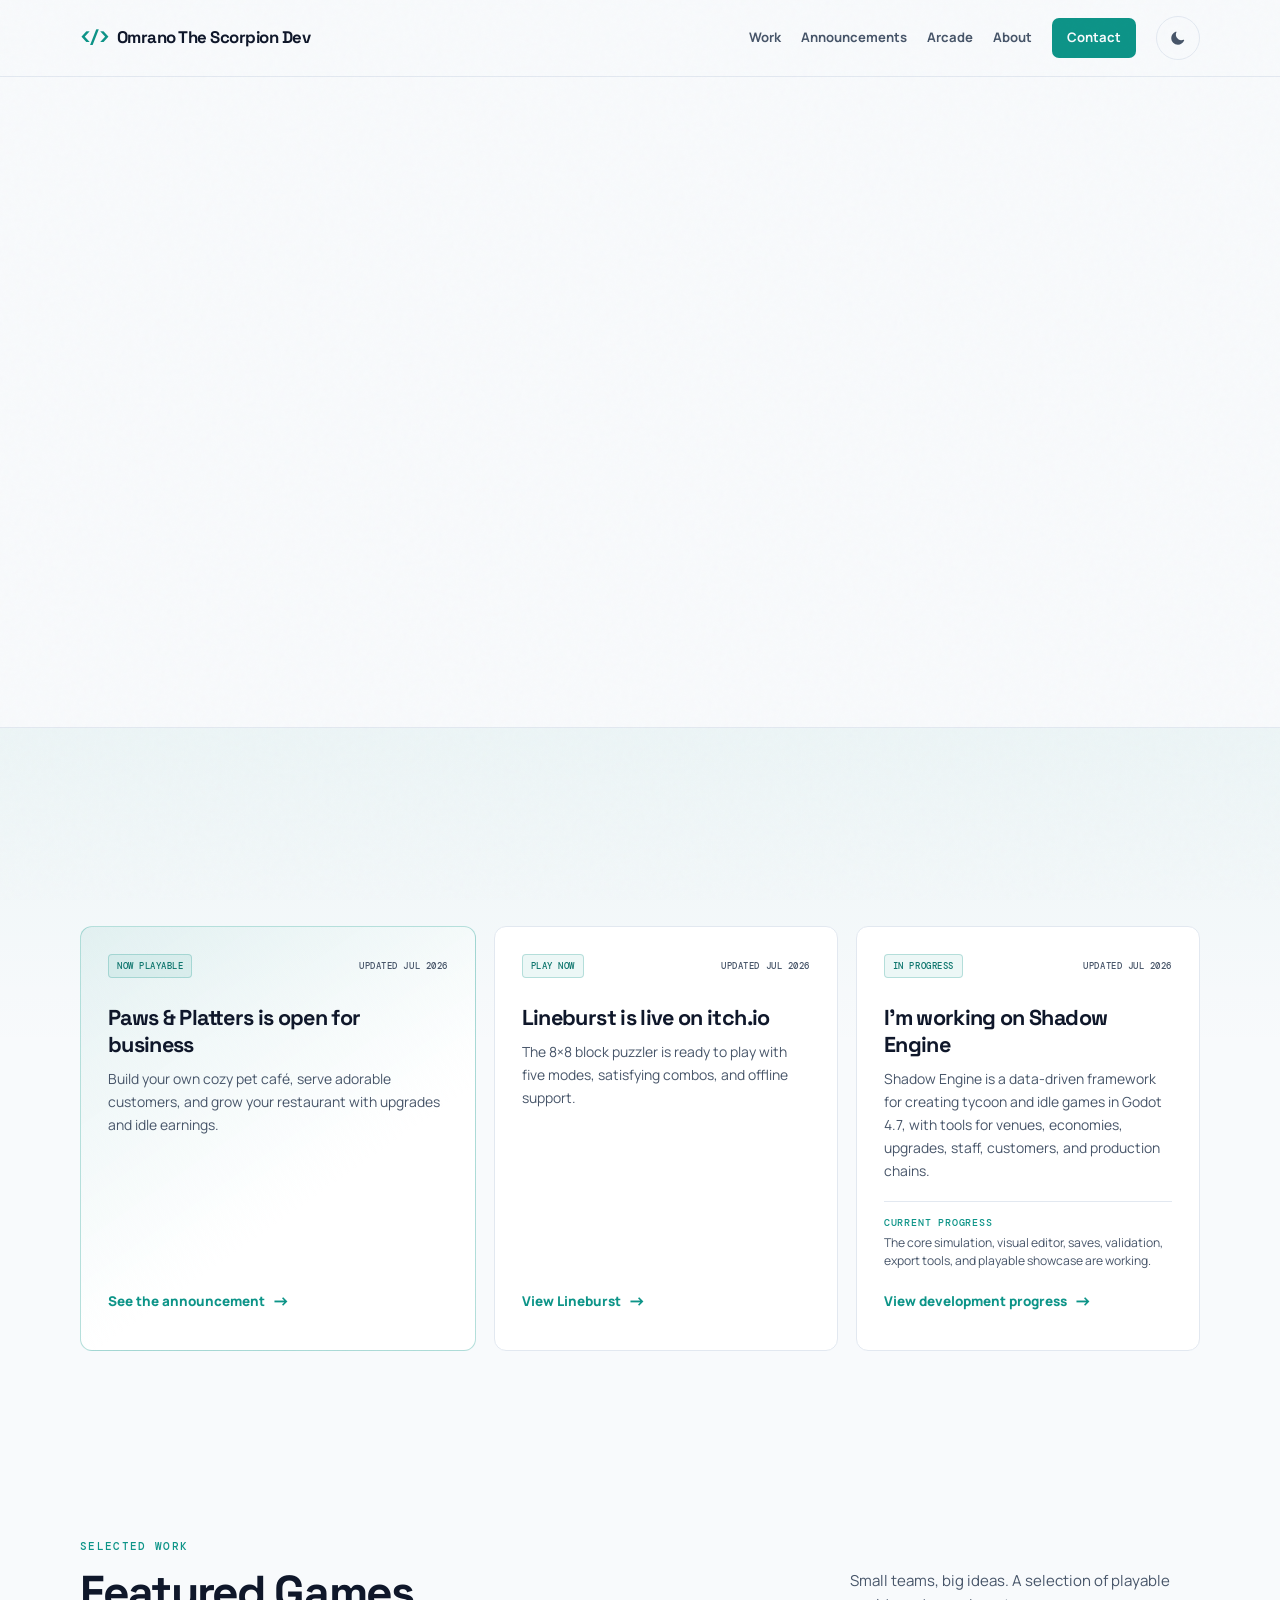
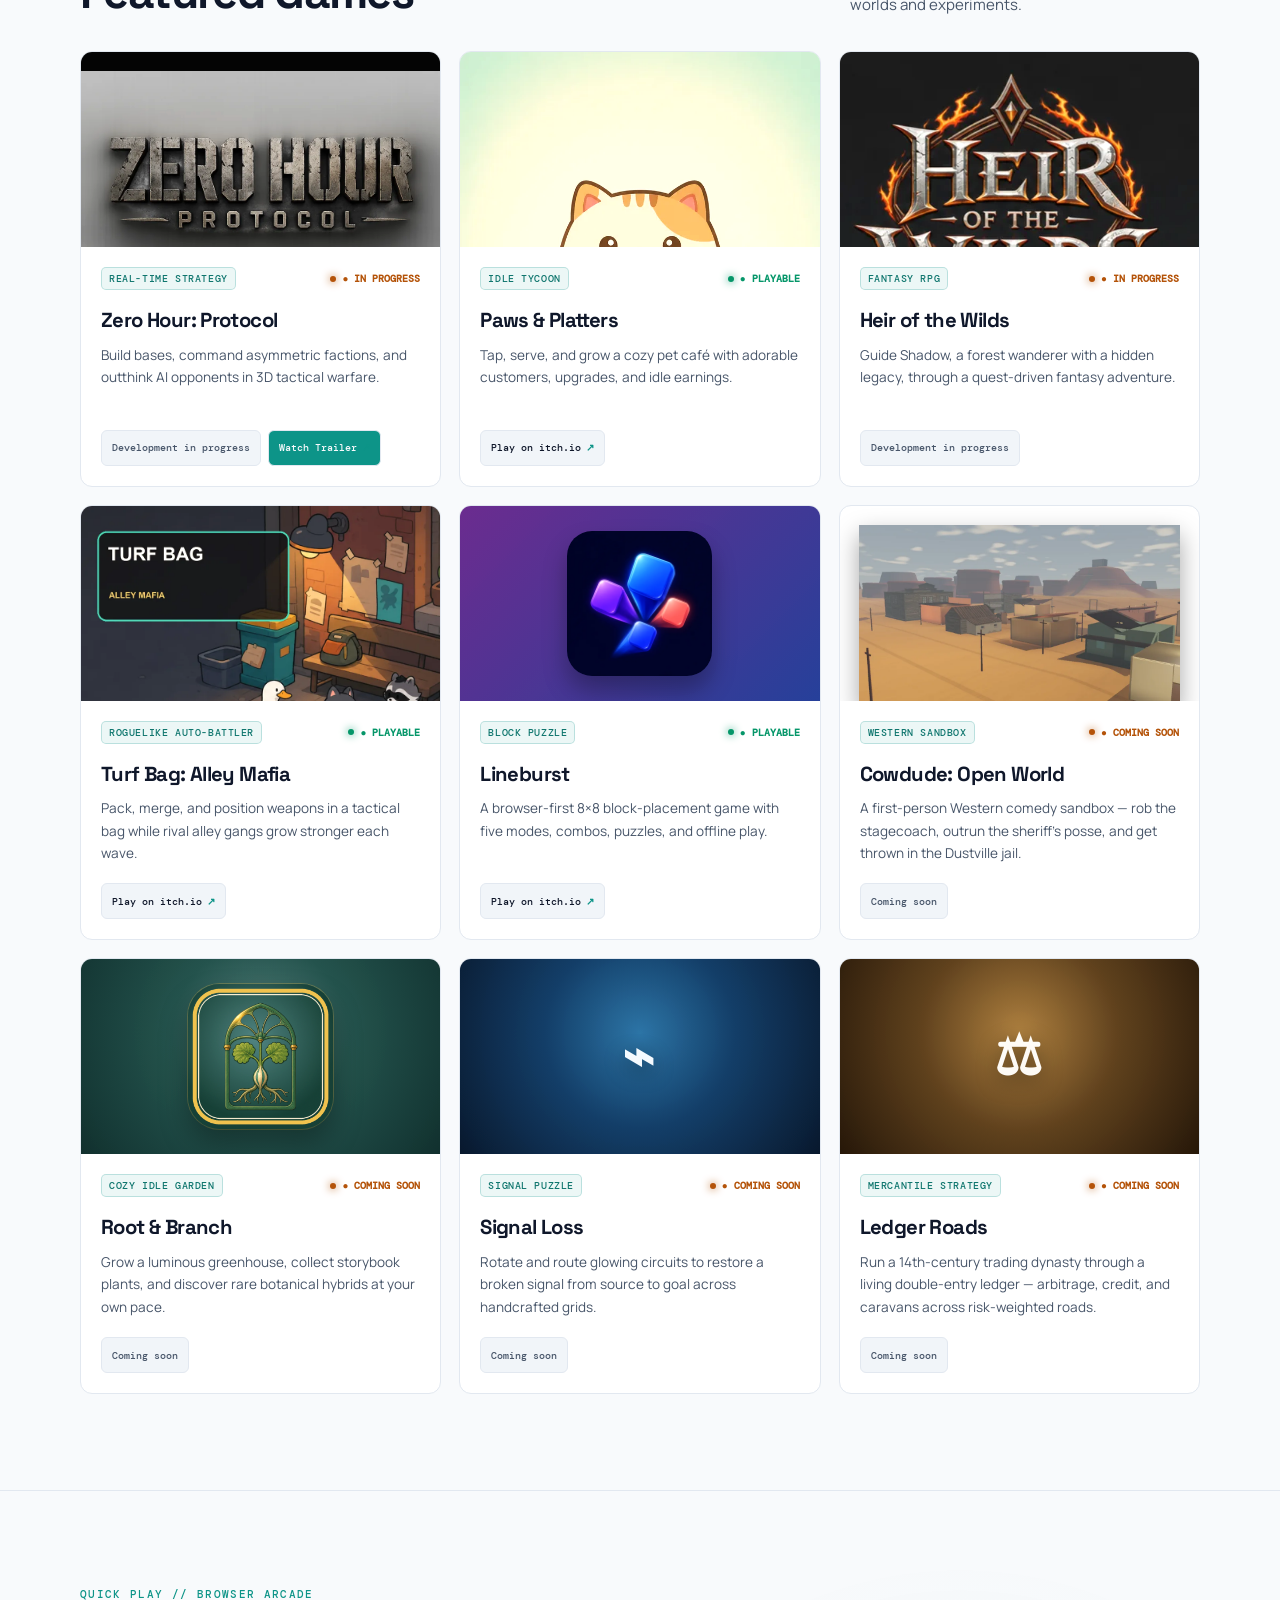
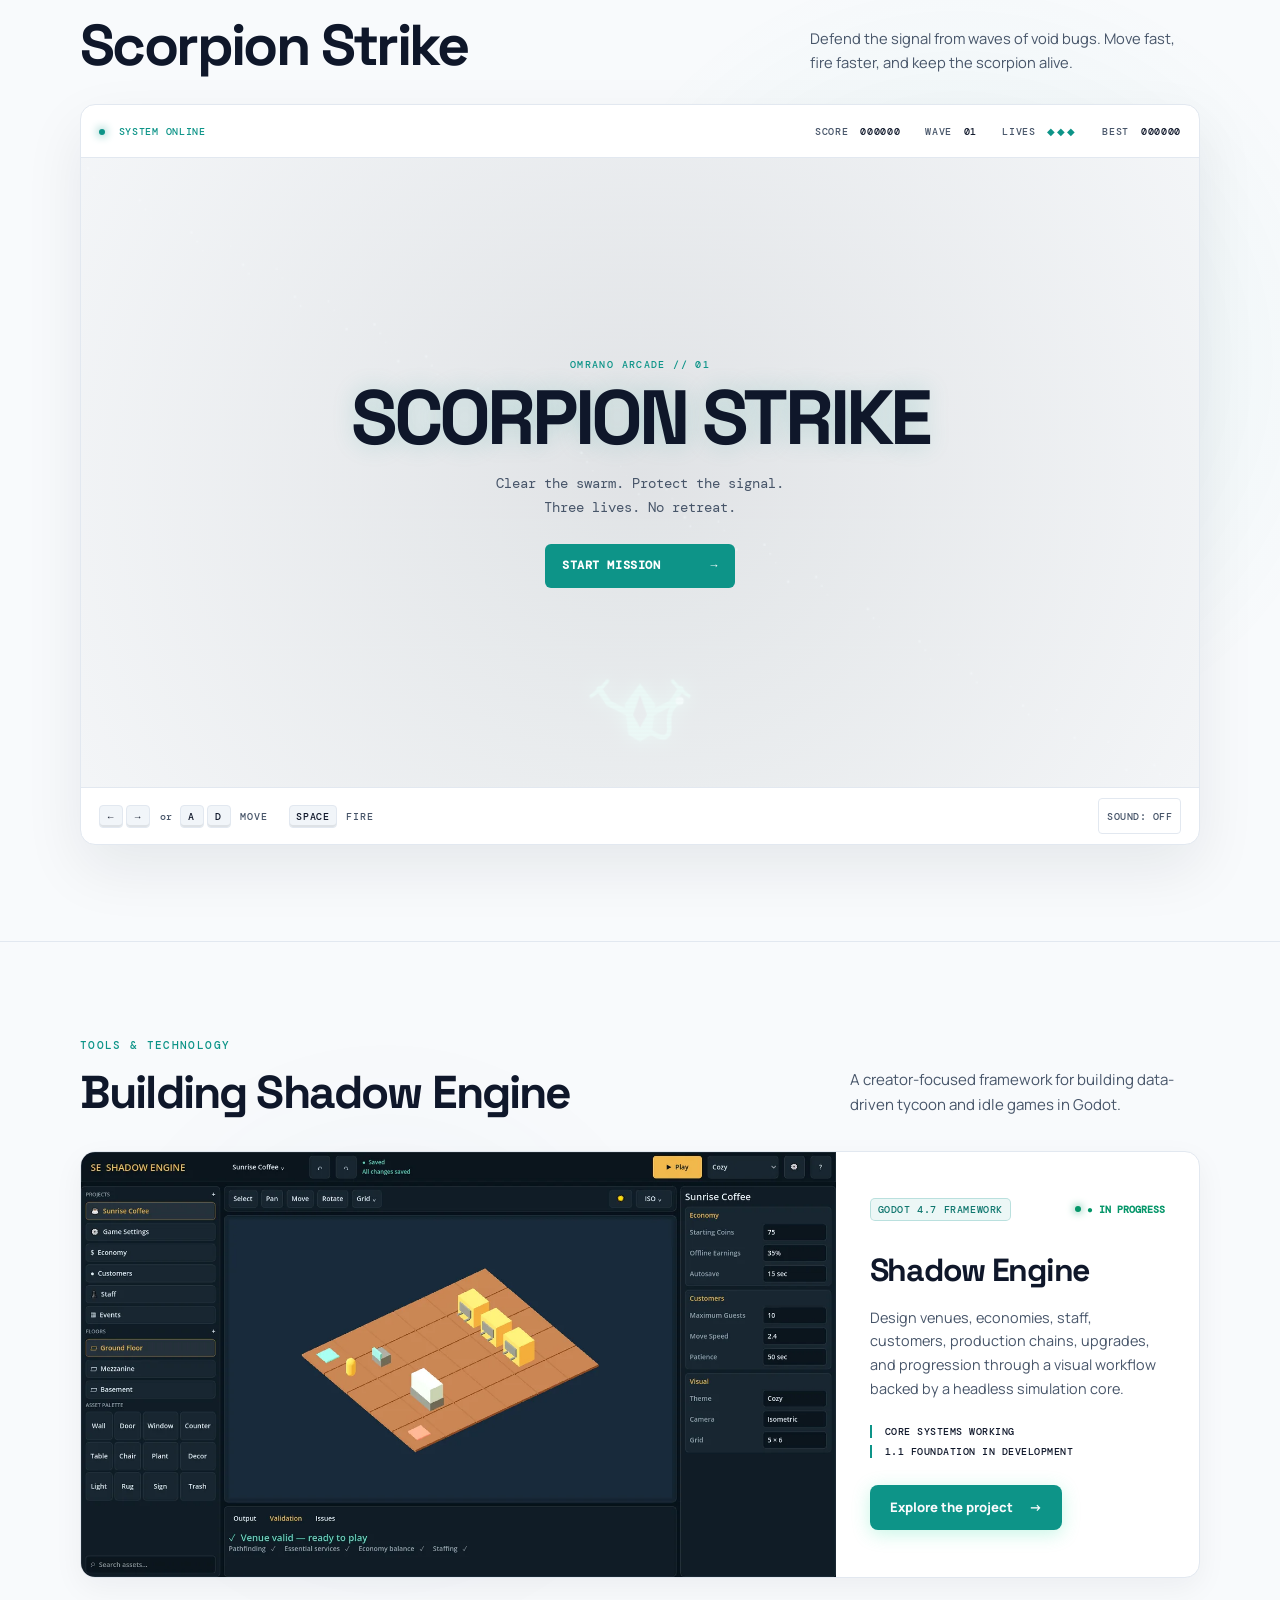
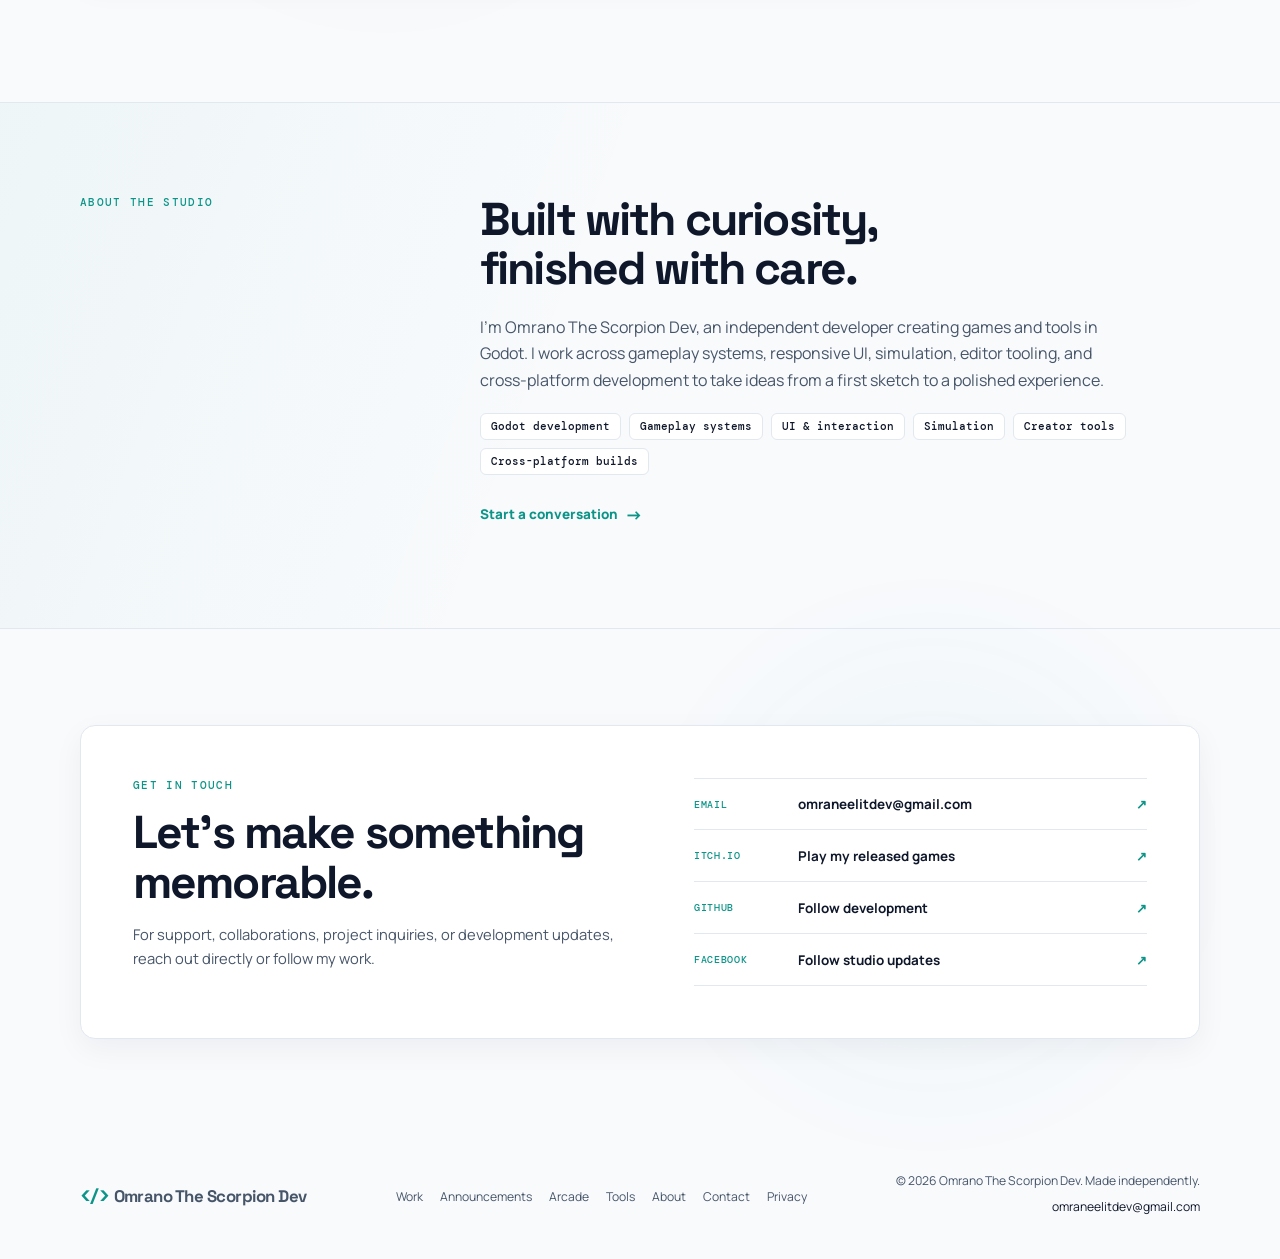
==== commit d7cc831b: "feat: polish light theme and upgrade studio aesthetics - Fix light theme visibility for capabilities" ====
--- a/index.html
+++ b/index.html
@@ -55,6 +55,8 @@
   <meta name="view-transition" content="same-origin">
 </head>
 <body>
+  <div id="scroll-progress" aria-hidden="true"></div>
+  <div class="grain-overlay" aria-hidden="true"></div>
   <a class="skip-link" href="#top">Skip to main content</a>
   <header class="site-header">
     <div class="container nav-wrap">
@@ -80,6 +82,7 @@
 
   <main id="top" tabindex="-1">
     <section class="hero container">
+      <div class="ambient-glow glow-hero" aria-hidden="true"></div>
       <div class="hero-copy">
         <p class="eyebrow"><span></span> AVAILABLE FOR COLLABORATION</p>
         <h1>Independent <em>Game</em> &amp;<br>App Developer.</h1>
@@ -214,6 +217,7 @@
     </section>
 
     <section id="tools" class="section container tools-section">
+      <div class="ambient-glow glow-tool" aria-hidden="true"></div>
       <div class="section-heading"><div><p class="eyebrow">TOOLS &amp; TECHNOLOGY</p><h2>Building Shadow Engine</h2></div><p class="section-intro">A creator-focused framework for building data-driven tycoon and idle games in Godot.</p></div>
       <article class="tool-card">
         <a class="tool-visual" href="projects/shadow-engine.html" aria-label="View Shadow Engine development progress"><img src="assets/shadow-engine/editor-workspace.webp" width="1400" height="788" loading="lazy" decoding="async" alt="Shadow Engine editor showing the Sunrise Coffee venue workspace"></a>
@@ -234,6 +238,7 @@
       </div>
     </section>
     <section id="contact" class="contact-section">
+      <div class="ambient-glow glow-contact" aria-hidden="true"></div>
       <div class="container contact-card"><div><p class="eyebrow">GET IN TOUCH</p><h2>Let’s make something<br>memorable.</h2><p>For support, collaborations, project inquiries, or development updates, reach out directly or follow my work.</p></div><div class="contact-links"><a href="mailto:omraneelitdev@gmail.com"><span>EMAIL</span>omraneelitdev@gmail.com <b>↗</b></a><a href="https://omrane-el-it.itch.io/" target="_blank" rel="noopener noreferrer"><span>ITCH.IO</span>Play my released games <b>↗</b></a><a href="https://github.com/omraneelit" target="_blank" rel="noopener noreferrer"><span>GITHUB</span>Follow development <b>↗</b></a><a href="https://www.facebook.com/share/18vQCNyk3r/" target="_blank" rel="noopener noreferrer"><span>FACEBOOK</span>Follow studio updates <b>↗</b></a></div></div>
     </section>
   </main>
--- a/styles.css
+++ b/styles.css
@@ -1,3 +1,5 @@
+@import url('https://fonts.googleapis.com/css2?family=Space+Grotesk:wght@500;600;700;800&display=swap');
+
 :root {
   --bg:#0f172a;
   --surface:#1e293b;
@@ -9,18 +11,37 @@
   --line:rgba(190,208,235,.15);
   --mono:"DM Mono",monospace;
   --sans:"Manrope",sans-serif;
+  --display:"Space Grotesk",var(--sans);
+  color-scheme: dark;
 }
 
 [data-theme="light"] {
   --bg: #f8fafc;
   --surface: #ffffff;
-  --surface-light: #e2e8f0;
+  --surface-light: #f1f5f9;
   --text: #0f172a;
   --muted: #475569;
-  --accent: #059669;
-  --accent-deep: #047857;
-  --line: rgba(15, 23, 42, 0.1);
-}
+  --accent: #0d9488;
+  --accent-deep: #0f766e;
+  --line: #e2e8f0;
+  color-scheme: light;
+}
+
+/* Scroll progress bar */
+#scroll-progress { position:fixed; top:0; left:0; height:3px; width:0%; background:linear-gradient(90deg,var(--accent),#38bdf8,var(--accent-deep)); z-index:1000; pointer-events:none; transition:width 0.08s ease-out; }
+
+/* Cinematic film grain overlay */
+.grain-overlay { position:fixed; inset:0; pointer-events:none; z-index:9999; opacity:0.035; mix-blend-mode:overlay; background-image:url("data:image/svg+xml,%3Csvg viewBox='0 0 200 200' xmlns='http://www.w3.org/2000/svg'%3E%3Cfilter id='n'%3E%3CfeTurbulence type='fractalNoise' baseFrequency='0.8' numOctaves='3' stitchTiles='stitch'/%3E%3C/filter%3E%3Crect width='100%25' height='100%25' filter='url(%23n)'/%3E%3C/svg%3E"); }
+[data-theme="light"] .grain-overlay { opacity:0.025; mix-blend-mode:multiply; }
+
+/* Ambient atmospheric glow orbs */
+.ambient-glow { position:absolute; border-radius:50%; filter:blur(90px); pointer-events:none; z-index:0; opacity:.45; transition:opacity .5s ease; }
+.glow-hero { top:5%; right:10%; width:480px; height:480px; background:radial-gradient(circle,rgba(54,224,165,.18) 0,rgba(56,189,248,.12) 50%,transparent 70%); }
+.glow-tool { top:20%; left:5%; width:500px; height:500px; background:radial-gradient(circle,rgba(168,85,247,.14) 0,rgba(54,224,165,.08) 55%,transparent 70%); }
+.glow-contact { bottom:10%; right:10%; width:440px; height:440px; background:radial-gradient(circle,rgba(54,224,165,.16) 0,rgba(14,165,233,.1) 60%,transparent 70%); }
+[data-theme="light"] .glow-hero { background:radial-gradient(circle,rgba(13,148,136,.12) 0,rgba(56,189,248,.08) 50%,transparent 70%); }
+[data-theme="light"] .glow-tool { background:radial-gradient(circle,rgba(147,51,234,.08) 0,rgba(13,148,136,.06) 55%,transparent 70%); }
+[data-theme="light"] .glow-contact { background:radial-gradient(circle,rgba(13,148,136,.12) 0,rgba(14,165,233,.07) 60%,transparent 70%); }
 
 ::-webkit-scrollbar { width: 10px; height: 10px; }
 ::-webkit-scrollbar-track { background: var(--bg); }
@@ -30,11 +51,11 @@
 
 * { box-sizing:border-box; }
 html { scroll-behavior:smooth; }
-body { margin:0; background:var(--bg); color:var(--text); font-family:var(--sans); line-height:1.65; }
+body { margin:0; background:var(--bg); color:var(--text); font-family:var(--sans); line-height:1.65; position:relative; overflow-x:hidden; }
 img { max-width:100%; }
 a { color:inherit; text-decoration:none; }
 button { font:inherit; }
-.container { width:min(1120px,calc(100% - 48px)); margin:auto; }
+.container { width:min(1120px,calc(100% - 48px)); margin:auto; position:relative; z-index:1; }
 .skip-link { position:fixed; top:10px; left:10px; z-index:100; padding:10px 14px; border-radius:6px; background:var(--accent); color:var(--bg); font-weight:800; transform:translateY(-150%); transition:transform .2s; }
 .skip-link:focus { transform:translateY(0); }
 :focus-visible { outline:3px solid #8ff5d4; outline-offset:3px; }
@@ -42,7 +63,7 @@
 /* Header and navigation */
 .site-header { position:sticky; top:0; z-index:10; border-bottom:1px solid var(--line); background:rgba(15,23,42,.86); backdrop-filter:blur(15px); }
 .nav-wrap { min-height:76px; display:flex; align-items:center; justify-content:space-between; gap:24px; }
-.brand { font-weight:800; font-size:1rem; letter-spacing:-.04em; white-space:nowrap; }
+.brand { font-family:var(--display); font-weight:800; font-size:1.05rem; letter-spacing:-.03em; white-space:nowrap; }
 .brand-mark { display:inline-block; margin-right:5px; color:var(--accent); font-family:var(--mono); transition:transform .25s ease,text-shadow .25s ease; }
 .brand:hover .brand-mark { transform:translateX(2px); text-shadow:0 0 12px rgba(54,224,165,.55); }
 .nav-toggle { display:none; min-width:44px; min-height:44px; align-items:center; justify-content:center; gap:9px; border:1px solid var(--line); border-radius:7px; background:transparent; color:var(--text); font-size:.76rem; font-weight:800; cursor:pointer; transition:background .2s,border-color .2s,transform .2s; }
@@ -60,61 +81,70 @@
 /* Shared type and actions */
 .eyebrow { margin:0 0 14px; color:var(--accent); font:500 .7rem/1.4 var(--mono); letter-spacing:.12em; }
 .eyebrow > span:first-child { display:inline-block; width:7px; height:7px; margin-right:8px; border-radius:50%; background:var(--accent); box-shadow:0 0 12px var(--accent); }
-.button { min-height:44px; display:inline-flex; align-items:center; gap:16px; padding:12px 18px; border-radius:7px; font-size:.82rem; font-weight:800; transition:transform .2s,background .2s,border-color .2s; }
-.button:hover { transform:translateY(-2px); }
-.button-primary { background:var(--accent); color:var(--bg); }
-.button-primary:hover { background:#78efc8; }
-.button-quiet { border:1px solid var(--line); color:var(--text); }
-.button-quiet:hover { border-color:var(--accent); }
+.button { min-height:44px; display:inline-flex; align-items:center; gap:16px; padding:12px 20px; border-radius:8px; font-size:.82rem; font-weight:800; transition:transform .25s cubic-bezier(.16,1,.3,1),background .25s,border-color .25s,box-shadow .25s; }
+.button:hover { transform:translateY(-3px); }
+.button:active { transform:scale(.97) translateY(0); }
+.button-primary { background:var(--accent); color:var(--bg); box-shadow:0 4px 18px rgba(54,224,165,.28); }
+.button-primary:hover { background:#78efc8; box-shadow:0 8px 26px rgba(54,224,165,.42); }
+.button-quiet { border:1px solid var(--line); color:var(--text); background:rgba(255,255,255,.02); }
+.button-quiet:hover { border-color:var(--accent); background:rgba(54,224,165,.05); }
 .text-link { min-height:44px; display:inline-flex; align-items:center; color:var(--accent); font-size:.84rem; font-weight:800; }
 .text-link span { margin-left:7px; font-size:1.1rem; transition:transform .2s ease; }
 .text-link:hover span { transform:translateX(5px); }
-.section { padding:96px 0; }
+.section { padding:96px 0; position:relative; }
 .section-heading { display:flex; justify-content:space-between; align-items:end; gap:40px; margin-bottom:33px; }
-.section h2,.about-section h2,.announcements-heading h2 { margin:0; font-size:clamp(2rem,3.6vw,3.25rem); letter-spacing:-.065em; line-height:1.08; }
+.section h2,.about-section h2,.announcements-heading h2 { margin:0; font-family:var(--display); font-size:clamp(2rem,3.6vw,3.25rem); letter-spacing:-.04em; line-height:1.08; }
 .section-intro { max-width:350px; margin:0; color:var(--muted); font-size:.94rem; }
 
 /* Hero */
-.hero { min-height:650px; display:grid; grid-template-columns:1.05fr .95fr; align-items:center; gap:40px; padding:95px 0 85px; }
-.hero h1,.policy-hero h1 { margin:0; font-size:clamp(2.65rem,5vw,4.9rem); letter-spacing:-.075em; line-height:1.06; }
+.hero { min-height:650px; display:grid; grid-template-columns:1.05fr .95fr; align-items:center; gap:40px; padding:95px 0 85px; position:relative; }
+.hero h1,.policy-hero h1 { margin:0; font-family:var(--display); font-size:clamp(2.65rem,5vw,4.9rem); letter-spacing:-.045em; line-height:1.06; }
 .hero h1 em { color:var(--accent); font-style:normal; }
 .hero-text { max-width:540px; margin:26px 0; color:var(--muted); font-size:1.05rem; }
 .hero-actions { display:flex; flex-wrap:wrap; gap:13px; }
 .socials { display:flex; gap:9px; margin-top:34px; }
-.socials a { width:44px; height:44px; display:grid; place-items:center; border:1px solid var(--line); border-radius:50%; color:var(--muted); font:500 .66rem var(--mono); transition:color .2s,background .2s,border-color .2s; }
-.socials a:hover { border-color:var(--accent); background:var(--accent); color:var(--bg); }
+.socials a { width:44px; height:44px; display:grid; place-items:center; border:1px solid var(--line); border-radius:50%; color:var(--muted); font:500 .66rem var(--mono); transition:color .2s,background .2s,border-color .2s,transform .2s cubic-bezier(.16,1,.3,1); }
+.socials a:hover { border-color:var(--accent); background:var(--accent); color:var(--bg); transform:translateY(-2px); }
 .hero-art { position:relative; min-height:400px; display:grid; place-items:center; overflow:hidden; }
 .hero-orb { width:260px; height:260px; position:relative; z-index:2; display:grid; place-items:center; border-radius:48% 52% 55% 45% / 45% 47% 53% 55%; background:linear-gradient(145deg,#35e4aa,#159d78); color:#06261e; box-shadow:0 0 0 17px rgba(54,224,165,.07),0 25px 80px rgba(27,187,133,.22); animation:float 5s ease-in-out infinite; }
 .hero-orb span { font:800 1.55rem/1.1 var(--mono); letter-spacing:-.1em; }
 .orbit { position:absolute; border:1px solid rgba(54,224,165,.22); border-radius:50%; transform:rotate(-30deg); }
 .orbit-one { width:410px; height:160px; }
 .orbit-two { width:340px; height:330px; }
-.pixel-card { position:absolute; z-index:3; display:grid; place-items:center; border:1px solid var(--line); background:var(--surface-light); color:var(--accent); box-shadow:0 10px 30px rgba(0,0,0,.2); font:500 .8rem var(--mono); }
+.pixel-card { position:absolute; z-index:3; display:grid; place-items:center; border:1px solid var(--line); background:var(--surface-light); color:var(--accent); box-shadow:0 10px 30px rgba(0,0,0,.2); font:500 .8rem var(--mono); backdrop-filter:blur(8px); }
 .pixel-a { width:47px; height:47px; top:42px; left:36px; font-size:1.4rem; }
 .pixel-b { width:55px; height:55px; right:39px; bottom:44px; }
 .pixel-c { width:40px; height:40px; top:75px; right:48px; font-size:1.3rem; }
 @keyframes float { 50% { transform:translateY(-11px) rotate(3deg); } }
 
 /* Announcements */
-.announcements-section { padding:86px 0 92px; border-top:1px solid var(--line); background:linear-gradient(180deg,rgba(54,224,165,.035),transparent 60%); }
+.announcements-section { padding:86px 0 92px; border-top:1px solid var(--line); background:linear-gradient(180deg,rgba(54,224,165,.035),transparent 60%); position:relative; }
 .announcement-grid { display:grid; grid-template-columns:1.15fr 1fr 1fr; gap:18px; }
-.announcement-card { min-height:315px; display:flex; flex-direction:column; padding:27px; border:1px solid var(--line); border-radius:12px; background:var(--surface); transition:transform .25s,border-color .25s,box-shadow .25s; }
-.announcement-card:hover { transform:translateY(-5px); border-color:rgba(54,224,165,.48); box-shadow:0 20px 30px rgba(0,0,0,.16); }
+.announcement-card { min-height:315px; display:flex; flex-direction:column; padding:27px; border:1px solid var(--line); border-radius:12px; background:var(--surface); position:relative; overflow:hidden; transition:transform .35s cubic-bezier(.16,1,.3,1),border-color .25s,box-shadow .25s; }
+.announcement-card:hover { transform:translateY(-6px); border-color:rgba(54,224,165,.48); box-shadow:0 22px 35px rgba(0,0,0,.22); }
 .announcement-featured { border-color:rgba(54,224,165,.32); background:linear-gradient(145deg,rgba(54,224,165,.14),rgba(30,41,59,.92) 62%); }
 .announcement-meta { display:flex; align-items:center; justify-content:space-between; gap:12px; color:#8292a9; font:500 .56rem var(--mono); letter-spacing:.06em; }
-.announcement-badge { display:inline-block; padding:5px 7px; border:1px solid rgba(54,224,165,.25); border-radius:4px; background:rgba(54,224,165,.1); color:var(--accent); }
-.announcement-card h3 { margin:26px 0 10px; font-size:1.35rem; line-height:1.25; letter-spacing:-.045em; }
+.announcement-badge { display:inline-block; padding:5px 8px; border:1px solid rgba(54,224,165,.25); border-radius:4px; background:rgba(54,224,165,.1); color:var(--accent); backdrop-filter:blur(6px); }
+.announcement-card h3 { margin:26px 0 10px; font-family:var(--display); font-size:1.35rem; line-height:1.25; letter-spacing:-.03em; }
 .announcement-card p { margin:0 0 18px; color:var(--muted); font-size:.87rem; }
-.announcement-card .text-link { margin-top:auto; }
-.announcement-progress { margin-top:auto; padding-top:14px; border-top:1px solid var(--line); }
+.announcement-card .text-link { margin-top:auto; position:relative; z-index:2; }
+.announcement-progress { margin-top:auto; padding-top:14px; border-top:1px solid var(--line); position:relative; z-index:2; }
 .announcement-progress strong { display:block; margin-bottom:5px; color:var(--accent); font:500 .62rem var(--mono); letter-spacing:.08em; text-transform:uppercase; }
 .announcement-progress span { display:block; color:#b9c6d8; font-size:.76rem; line-height:1.5; }
 .announcement-progress + .text-link { margin-top:8px; }
 
+/* Spotlight glow overlay on cards */
+.announcement-card::before, .project-card::before, .tool-card::before, .progress-card::before {
+  content:""; position:absolute; inset:-1px; border-radius:inherit;
+  background:radial-gradient(420px circle at var(--mouse-x,50%) var(--mouse-y,50%),rgba(54,224,165,.15),transparent 65%);
+  opacity:0; transition:opacity .35s ease; pointer-events:none; z-index:1;
+}
+.announcement-card:hover::before, .project-card:hover::before, .tool-card:hover::before, .progress-card:hover::before { opacity:1; }
+
 /* Project cards */
 .project-grid { display:grid; grid-template-columns:repeat(3,1fr); gap:18px; }
-.project-card { position:relative; overflow:hidden; border:1px solid var(--line); border-radius:12px; background:var(--surface); transition:transform .25s,border-color .25s,box-shadow .25s; }
-.project-card:hover { transform:translateY(-6px); border-color:rgba(54,224,165,.5); box-shadow:0 20px 30px rgba(0,0,0,.18); }
+.project-card { position:relative; overflow:hidden; border:1px solid var(--line); border-radius:12px; background:var(--surface); transform-style:preserve-3d; perspective:1000px; transition:transform .35s cubic-bezier(.16,1,.3,1),border-color .25s,box-shadow .25s; }
+.project-card:hover { transform:translateY(-6px); border-color:rgba(54,224,165,.5); box-shadow:0 22px 35px rgba(0,0,0,.22); }
 .project-card-coming { cursor:default; }
 .project-card-coming:hover { transform:none; border-color:var(--line); box-shadow:none; }
 .project-card:focus-within { border-color:var(--accent); }
@@ -147,17 +177,20 @@
 .game-art-turf { object-position:center 45%; }
 .game-art-icon { width:145px; height:145px; object-fit:contain; border-radius:25px; box-shadow:0 14px 25px rgba(0,0,0,.3); }
 .game-art-root { border-radius:22%; box-shadow:0 15px 28px rgba(0,0,0,.34),0 0 0 1px rgba(229,185,74,.28); }
-.card-content { padding:20px; }
+.card-content { padding:20px; position:relative; z-index:2; }
 .card-topline { display:flex; justify-content:space-between; align-items:center; gap:10px; }
-.tag { padding:4px 6px; border:1px solid rgba(54,224,165,.19); border-radius:4px; background:rgba(54,224,165,.09); color:var(--accent); font:500 .62rem var(--mono); letter-spacing:.06em; }
-.status { color:#72eabd; font:500 .62rem var(--mono); }
+.tag { padding:4px 7px; border:1px solid rgba(54,224,165,.19); border-radius:5px; background:rgba(54,224,165,.09); color:var(--accent); font:500 .62rem var(--mono); letter-spacing:.06em; }
+.status { display:inline-flex; align-items:center; gap:6px; color:#72eabd; font:500 .62rem var(--mono); }
+.status::before { content:""; display:inline-block; width:6px; height:6px; border-radius:50%; background:currentColor; box-shadow:0 0 8px currentColor; animation:status-pulse 2s infinite ease-in-out; }
 .status-progress { color:#f1cf6a; }
-.project-card h3 { margin:14px 0 6px; font-size:1.27rem; letter-spacing:-.04em; }
+.status-progress::before { animation-duration:2.5s; }
+@keyframes status-pulse { 0%,100%{opacity:1; transform:scale(1);} 50%{opacity:.35; transform:scale(.75);} }
+.project-card h3 { margin:14px 0 6px; font-family:var(--display); font-size:1.27rem; letter-spacing:-.03em; }
 .project-card p { min-height:67px; margin:0 0 19px; color:var(--muted); font-size:.85rem; }
 .store-links { position:relative; z-index:3; display:flex; flex-wrap:wrap; gap:7px; }
-.store-links a,.store-pending { min-height:36px; display:inline-flex; align-items:center; padding:7px 9px; border-radius:5px; background:#172237; color:#c5d0e1; font:500 .65rem var(--mono); transition:background .2s,color .2s; }
+.store-links a,.store-pending { min-height:36px; display:inline-flex; align-items:center; padding:7px 10px; border-radius:6px; background:#172237; color:#c5d0e1; font:500 .65rem var(--mono); transition:background .2s,color .2s,transform .2s; }
 .store-pending { color:#94a5bb; cursor:default; }
-.store-links a:hover { background:var(--accent); color:var(--bg); }
+.store-links a:hover { background:var(--accent); color:var(--bg); transform:translateY(-1px); }
 .store-links b { margin-left:5px; color:var(--accent); }
 .store-links a:hover b { color:var(--bg); }
 
@@ -168,22 +201,22 @@
 .tool-visual img { width:100%; height:100%; display:block; object-fit:cover; object-position:center; transition:transform .4s; }
 .tool-visual:hover img { transform:scale(1.015); }
 .tool-content { display:flex; flex-direction:column; justify-content:center; padding:34px; }
-.tool-content h3 { margin:23px 0 9px; font-size:2rem; letter-spacing:-.06em; }
+.tool-content h3 { margin:23px 0 9px; font-family:var(--display); font-size:2rem; letter-spacing:-.04em; }
 .tool-content > p { margin:0; color:var(--muted); font-size:.9rem; }
 .tool-progress { display:grid; gap:7px; margin:24px 0; }
 .tool-progress span { padding-left:13px; border-left:2px solid var(--accent); color:#b9c7d9; font:500 .62rem var(--mono); letter-spacing:.05em; }
 .tool-content .button { align-self:flex-start; margin-top:3px; }
 
 /* About, contact, and footer */
-.about-section { margin-top:28px; padding:92px 0; border-top:1px solid var(--line); border-bottom:1px solid var(--line); background:linear-gradient(110deg,rgba(54,224,165,.045),transparent 43%); }
+.about-section { margin-top:28px; padding:92px 0; border-top:1px solid var(--line); border-bottom:1px solid var(--line); background:linear-gradient(110deg,rgba(54,224,165,.045),transparent 43%); position:relative; }
 .about-grid { display:grid; grid-template-columns:1fr 2fr; gap:40px; }
 .about-grid > div > p { max-width:650px; margin:20px 0; color:var(--muted); }
 .capability-list { list-style:none; max-width:700px; display:flex; flex-wrap:wrap; gap:8px; margin:0 0 17px; padding:0; }
-.capability-list li { padding:6px 9px; border:1px solid var(--line); border-radius:5px; color:#c7d4e4; font:500 .66rem var(--mono); transition:transform .2s,border-color .2s,color .2s; }
+.capability-list li { padding:6px 10px; border:1px solid var(--line); border-radius:6px; color:#c7d4e4; font:500 .66rem var(--mono); transition:transform .25s cubic-bezier(.16,1,.3,1),border-color .2s,color .2s; }
 .capability-list li:hover { transform:translateY(-2px); border-color:rgba(54,224,165,.45); color:var(--accent); }
-.contact-section { padding:96px 0; }
-.contact-card { display:grid; grid-template-columns:1.05fr .95fr; gap:60px; padding:52px; border:1px solid rgba(54,224,165,.28); border-radius:15px; background:linear-gradient(130deg,#183a3b,#1e293b 58%); }
-.contact-card h2 { margin:0; font-size:clamp(2rem,3.6vw,3.2rem); letter-spacing:-.065em; line-height:1.08; }
+.contact-section { padding:96px 0; position:relative; }
+.contact-card { display:grid; grid-template-columns:1.05fr .95fr; gap:60px; padding:52px; border:1px solid rgba(54,224,165,.28); border-radius:15px; background:linear-gradient(130deg,#183a3b,#1e293b 58%); position:relative; overflow:hidden; }
+.contact-card h2 { margin:0; font-family:var(--display); font-size:clamp(2rem,3.6vw,3.2rem); letter-spacing:-.04em; line-height:1.08; }
 .contact-card > div > p:not(.eyebrow) { color:#b8c8d8; font-size:.92rem; }
 .contact-links { display:grid; align-content:center; }
 .contact-links a { min-height:52px; display:flex; align-items:center; gap:10px; padding:10px 0; border-bottom:1px solid var(--line); font-size:.84rem; font-weight:700; transition:color .2s; }
@@ -205,13 +238,13 @@
 .policy-page { max-width:850px; padding:48px 0 88px; }
 .back-link,.game-back { min-height:44px; display:inline-flex; align-items:center; gap:9px; color:var(--accent); font:500 .78rem var(--mono); }
 .policy-hero { padding:65px 0 48px; border-bottom:1px solid var(--line); }
-.policy-hero h1 { margin-bottom:18px; font-size:clamp(2.8rem,6vw,4.6rem); }
+.policy-hero h1 { margin-bottom:18px; font-family:var(--display); font-size:clamp(2.8rem,6vw,4.6rem); letter-spacing:-.04em; }
 .policy-hero > p:not(.eyebrow):not(.updated) { max-width:570px; color:var(--muted); }
 .updated { margin-top:23px; color:#718199; font-size:.78rem; }
 .policy-content { padding-top:35px; color:#c9d4e4; }
 .policy-content > p { color:var(--muted); }
 .policy-content section { padding:21px 0; border-bottom:1px solid var(--line); }
-.policy-content h2 { margin:0 0 10px; color:var(--text); font-size:1.2rem; letter-spacing:-.03em; }
+.policy-content h2 { margin:0 0 10px; color:var(--text); font-family:var(--display); font-size:1.25rem; letter-spacing:-.03em; }
 .policy-content p { margin:0 0 11px; font-size:.91rem; }
 .policy-content p:last-child { margin-bottom:0; }
 .policy-content a { color:var(--accent); text-decoration:underline; text-underline-offset:3px; }
@@ -226,14 +259,14 @@
 .game-detail-art.art-paws img,.game-detail-art.art-heir img,.game-detail-art.art-turf img { height:400px; max-height:none; object-fit:cover; }
 .game-detail-art.art-paws img,.game-detail-art.art-heir img { object-position:center 60%; }
 .game-detail-art.art-turf img { object-position:center; }
-.game-detail-copy h1 { margin:12px 0 16px; font-size:clamp(2.7rem,5vw,4.5rem); letter-spacing:-.075em; line-height:1.03; }
+.game-detail-copy h1 { margin:12px 0 16px; font-family:var(--display); font-size:clamp(2.7rem,5vw,4.5rem); letter-spacing:-.045em; line-height:1.03; }
 .game-detail-copy > p { max-width:570px; color:var(--muted); font-size:1rem; }
 .game-meta { display:flex; flex-wrap:wrap; gap:9px; margin:25px 0; }
 .game-meta span { padding:6px 8px; border:1px solid var(--line); border-radius:5px; color:#c7d4e4; font:500 .67rem var(--mono); }
 .game-action-row { display:flex; flex-wrap:wrap; gap:10px; margin-top:27px; }
 .game-action-row .button { max-width:100%; }
 .game-summary { padding:38px; border:1px solid var(--line); border-radius:13px; background:var(--surface); }
-.game-summary h2 { margin:0 0 9px; font-size:1.35rem; letter-spacing:-.04em; }
+.game-summary h2 { margin:0 0 9px; font-family:var(--display); font-size:1.35rem; letter-spacing:-.03em; }
 .game-summary p { margin:0; color:var(--muted); }
 .game-summary ul { margin:17px 0 0; padding-left:18px; color:#c7d4e4; font-size:.9rem; }
 .game-summary li + li { margin-top:7px; }
@@ -246,15 +279,15 @@
 .engine-hero-art { min-height:0; aspect-ratio:16/9; background:#08151e; }
 .engine-hero-art img { max-height:none; object-fit:cover; }
 .engine-progress { display:grid; grid-template-columns:repeat(3,1fr); gap:14px; margin:0 0 48px; }
-.progress-card { padding:22px; border:1px solid var(--line); border-radius:11px; background:var(--surface); transition:transform .25s,border-color .25s,box-shadow .25s; }
-.progress-card:hover { transform:translateY(-4px); border-color:rgba(54,224,165,.4); box-shadow:0 16px 28px rgba(0,0,0,.16); }
+.progress-card { padding:22px; border:1px solid var(--line); border-radius:11px; background:var(--surface); position:relative; overflow:hidden; transition:transform .3s cubic-bezier(.16,1,.3,1),border-color .25s,box-shadow .25s; }
+.progress-card:hover { transform:translateY(-5px); border-color:rgba(54,224,165,.4); box-shadow:0 18px 30px rgba(0,0,0,.18); }
 .progress-card strong { display:block; margin-bottom:8px; color:var(--accent); font:500 .64rem var(--mono); letter-spacing:.08em; }
-.progress-card p { margin:0; color:var(--muted); font-size:.84rem; }
+.progress-card p { margin:0; color:var(--muted); font-size:.84rem; position:relative; z-index:2; }
 
 /* Scorpion Strike mini-game */
-.arcade-section { padding:96px 0; border-top:1px solid var(--line); border-bottom:1px solid var(--line); background:radial-gradient(circle at 75% 45%,rgba(54,224,165,.08),transparent 34%),#0b1222; }
+.arcade-section { padding:96px 0; border-top:1px solid var(--line); border-bottom:1px solid var(--line); background:radial-gradient(circle at 75% 45%,rgba(54,224,165,.08),transparent 34%),#0b1222; position:relative; }
 .arcade-heading { display:flex; align-items:end; justify-content:space-between; gap:40px; margin-bottom:30px; }
-.arcade-heading h2 { margin:0; font-size:clamp(2.3rem,4.5vw,4rem); line-height:1; letter-spacing:-.07em; }
+.arcade-heading h2 { margin:0; font-family:var(--display); font-size:clamp(2.3rem,4.5vw,4rem); line-height:1; letter-spacing:-.045em; }
 .arcade-heading > p { width:min(390px,100%); margin:0; color:var(--muted); font-size:.92rem; }
 .arcade-shell { overflow:hidden; border:1px solid rgba(54,224,165,.28); border-radius:15px; background:#060c18; box-shadow:0 30px 70px rgba(0,0,0,.32),0 0 60px rgba(54,224,165,.04); }
 .arcade-topbar,.arcade-controls { min-height:53px; display:flex; align-items:center; justify-content:space-between; gap:22px; padding:10px 18px; color:#8090a8; font:500 .62rem var(--mono); letter-spacing:.07em; }
@@ -266,12 +299,15 @@
 .arcade-stats strong { margin-left:5px; color:#dce9f6; font-weight:500; }
 #game-lives { color:var(--accent); letter-spacing:2px; }
 .game-stage { position:relative; width:100%; min-height:320px; overflow:hidden; aspect-ratio:16/9; background:#050a13; cursor:crosshair; touch-action:none; }
+.game-stage::after { content:""; position:absolute; inset:0; background:linear-gradient(rgba(18,16,16,0) 50%, rgba(0,0,0,.26) 50%); background-size:100% 4px; pointer-events:none; z-index:1; opacity:.55; }
+.game-stage.is-shaking { animation:screen-shake .25s cubic-bezier(.36,.07,.19,.97) both; }
+@keyframes screen-shake { 10%,90%{transform:translate3d(-2px,1px,0);} 20%,80%{transform:translate3d(3px,-2px,0);} 30%,50%,70%{transform:translate3d(-4px,3px,0);} 40%,60%{transform:translate3d(4px,-2px,0);} }
 #scorpion-game { width:100%; height:100%; display:block; }
 #scorpion-game:focus-visible { outline:3px solid var(--accent); outline-offset:-4px; }
 .game-overlay { position:absolute; inset:0; z-index:2; display:flex; flex-direction:column; align-items:center; justify-content:center; padding:25px; text-align:center; background:radial-gradient(circle,rgba(9,20,30,.68),rgba(5,10,19,.92)); transition:opacity .25s,visibility .25s; }
 .game-overlay.is-hidden { visibility:hidden; pointer-events:none; opacity:0; }
 .game-kicker { margin:0 0 10px; color:var(--accent); font:500 .62rem var(--mono); letter-spacing:.14em; }
-.game-overlay h3 { margin:0; font:800 clamp(2rem,6vw,5rem)/.95 var(--sans); letter-spacing:-.075em; text-shadow:0 0 35px rgba(54,224,165,.22); }
+.game-overlay h3 { margin:0; font:800 clamp(2rem,6vw,5rem)/.95 var(--display); letter-spacing:-.05em; text-shadow:0 0 35px rgba(54,224,165,.22); }
 .game-overlay > p:not(.game-kicker) { margin:18px 0 24px; color:#9cadaf; font:400 clamp(.72rem,1.4vw,.88rem)/1.7 var(--mono); }
 .game-start { min-width:190px; min-height:44px; display:inline-flex; justify-content:space-between; align-items:center; gap:20px; padding:13px 17px; border:0; border-radius:6px; background:var(--accent); color:#071a16; font:800 .72rem var(--mono); letter-spacing:.05em; cursor:pointer; transition:transform .2s,background .2s; }
 .game-start:hover { transform:translateY(-2px); background:#79f2ca; }
@@ -332,15 +368,82 @@
 ::-webkit-scrollbar-thumb:hover { background: var(--muted); }
 
 /* Light Mode Overrides */
-[data-theme="light"] {
-  --bg: #f8fafc;
-  --surface: #ffffff;
-  --text: #0f172a;
-  --muted: #64748b;
-  --line: #e2e8f0;
-  --accent: #0f766e;
-}
+[data-theme="light"] :focus-visible { outline-color: var(--accent); }
+[data-theme="light"] .site-header { background: rgba(248, 250, 252, 0.88); }
+[data-theme="light"] .theme-toggle:hover { border-color: var(--accent); background: rgba(13, 148, 136, 0.08); }
+[data-theme="light"] .nav-toggle:hover { border-color: var(--accent); background: rgba(13, 148, 136, 0.08); }
+[data-theme="light"] .nav-links .nav-contact:hover { background: var(--accent-deep); color: #ffffff; }
+[data-theme="light"] .button-primary:hover { background: var(--accent-deep); color: #ffffff; }
+[data-theme="light"] .socials a:hover { background: var(--accent); color: #ffffff; border-color: var(--accent); }
+
+/* Hero visual polish */
+[data-theme="light"] .hero-orb { box-shadow: 0 0 0 17px rgba(13, 148, 136, 0.08), 0 25px 70px rgba(13, 148, 136, 0.25); }
+[data-theme="light"] .orbit { border-color: rgba(13, 148, 136, 0.22); }
+[data-theme="light"] .pixel-card { background: var(--surface); border-color: var(--line); color: var(--accent-deep); box-shadow: 0 10px 25px rgba(15, 23, 42, 0.08); }
+
+/* Announcements */
+[data-theme="light"] .announcements-section { background: linear-gradient(180deg, rgba(13, 148, 136, 0.05), transparent 45%); }
+[data-theme="light"] .announcement-card:hover { border-color: rgba(13, 148, 136, 0.45); box-shadow: 0 18px 32px rgba(15, 23, 42, 0.08); }
+[data-theme="light"] .announcement-featured { background: linear-gradient(145deg, rgba(13, 148, 136, 0.08), var(--surface) 62%); border-color: rgba(13, 148, 136, 0.3); }
+[data-theme="light"] .announcement-meta { color: var(--muted); }
+[data-theme="light"] .announcement-badge { border-color: rgba(13, 148, 136, 0.25); background: rgba(13, 148, 136, 0.08); color: var(--accent-deep); }
+[data-theme="light"] .announcement-progress span { color: var(--muted); }
+
+/* Project cards & tags */
+[data-theme="light"] .project-card:hover { border-color: rgba(13, 148, 136, 0.45); box-shadow: 0 18px 32px rgba(15, 23, 42, 0.08); }
+[data-theme="light"] .tag { border-color: rgba(13, 148, 136, 0.22); background: rgba(13, 148, 136, 0.08); color: var(--accent-deep); }
+[data-theme="light"] .status { color: #059669; font-weight: 600; }
+[data-theme="light"] .status-progress { color: #b45309; font-weight: 600; }
+[data-theme="light"] .store-links a, [data-theme="light"] .store-pending { background: var(--surface-light); color: var(--text); border: 1px solid var(--line); }
+[data-theme="light"] .store-pending { color: var(--muted); }
+[data-theme="light"] .store-links a:hover { background: var(--accent); color: #ffffff; border-color: var(--accent); }
+[data-theme="light"] .store-links a:hover b { color: #ffffff; }
+
+/* Visual filters */
 [data-theme="light"] .visual-zero, [data-theme="light"] .visual-paws, [data-theme="light"] .visual-heir, [data-theme="light"] .visual-turf, [data-theme="light"] .visual-lineburst, [data-theme="light"] .visual-root, [data-theme="light"] .visual-signal, [data-theme="light"] .visual-ledger { filter: brightness(1.05); }
+
+/* Tools & Contact */
+[data-theme="light"] .tool-card { border-color: var(--line); background: var(--surface); box-shadow: 0 10px 30px rgba(15, 23, 42, 0.05); }
+[data-theme="light"] .tool-progress span { color: var(--text); }
+[data-theme="light"] .contact-card { border-color: var(--line); background: var(--surface); box-shadow: 0 10px 30px rgba(15, 23, 42, 0.05); }
+[data-theme="light"] .contact-card > div > p:not(.eyebrow) { color: var(--muted); }
+
+/* About & Capability Pills */
+[data-theme="light"] .about-section { background: linear-gradient(110deg, rgba(13, 148, 136, 0.045), transparent 45%); }
+[data-theme="light"] .capability-list li { color: var(--text); background: var(--surface); border-color: var(--line); }
+[data-theme="light"] .capability-list li:hover { border-color: var(--accent); color: var(--accent); }
+
+/* Game detail pages & projects */
+[data-theme="light"] .game-detail-art, [data-theme="light"] .game-shots img { background: var(--surface); }
+[data-theme="light"] .game-detail-art.art-cowdude { background: var(--surface-light); }
+[data-theme="light"] .game-meta span { color: var(--text); background: var(--surface); border-color: var(--line); }
+[data-theme="light"] .game-summary ul { color: var(--text); }
+[data-theme="light"] .game-shots img:hover { border-color: rgba(13, 148, 136, 0.4); }
+[data-theme="light"] .progress-card:hover { border-color: rgba(13, 148, 136, 0.4); box-shadow: 0 12px 24px rgba(15, 23, 42, 0.07); }
+
+/* Privacy policy */
+[data-theme="light"] .policy-content { color: var(--text); }
+[data-theme="light"] .policy-content > p { color: var(--muted); }
+[data-theme="light"] .updated { color: var(--muted); }
+
+/* Arcade section */
+[data-theme="light"] .arcade-section { background: radial-gradient(circle at 75% 45%, rgba(13, 148, 136, 0.08), transparent 36%), var(--bg); }
+[data-theme="light"] .arcade-shell { background: var(--surface); border-color: var(--line); box-shadow: 0 24px 60px rgba(15, 23, 42, 0.08); }
+[data-theme="light"] .arcade-topbar, [data-theme="light"] .arcade-controls { color: var(--muted); border-color: var(--line); }
+[data-theme="light"] .arcade-stats strong { color: var(--text); }
+[data-theme="light"] .arcade-controls kbd { background: var(--surface-light); color: var(--text); border-color: var(--line); box-shadow: inset 0 -2px rgba(0, 0, 0, 0.08); }
+[data-theme="light"] .sound-toggle { color: var(--muted); border-color: var(--line); }
+[data-theme="light"] .sound-toggle:hover { color: var(--accent); border-color: var(--accent); }
+[data-theme="light"] .game-stage { background: #050a13; }
+[data-theme="light"] .game-overlay { background: radial-gradient(circle, rgba(248, 250, 252, 0.9), rgba(248, 250, 252, 0.98)); }
+[data-theme="light"] .game-overlay h3 { color: var(--text); text-shadow: 0 0 25px rgba(13, 148, 136, 0.2); }
+[data-theme="light"] .game-overlay > p:not(.game-kicker) { color: var(--muted); }
+[data-theme="light"] .game-start { background: var(--accent); color: #ffffff; }
+[data-theme="light"] .game-start:hover { background: var(--accent-deep); color: #ffffff; }
+
+/* Modal */
+[data-theme="light"] .trailer-modal { box-shadow: 0 25px 50px -12px rgba(15, 23, 42, 0.25); }
+[data-theme="light"] .trailer-modal::backdrop { background: rgba(15, 23, 42, 0.45); }
 
 @media (max-width:960px) {
   .project-grid { grid-template-columns:repeat(2,1fr); }
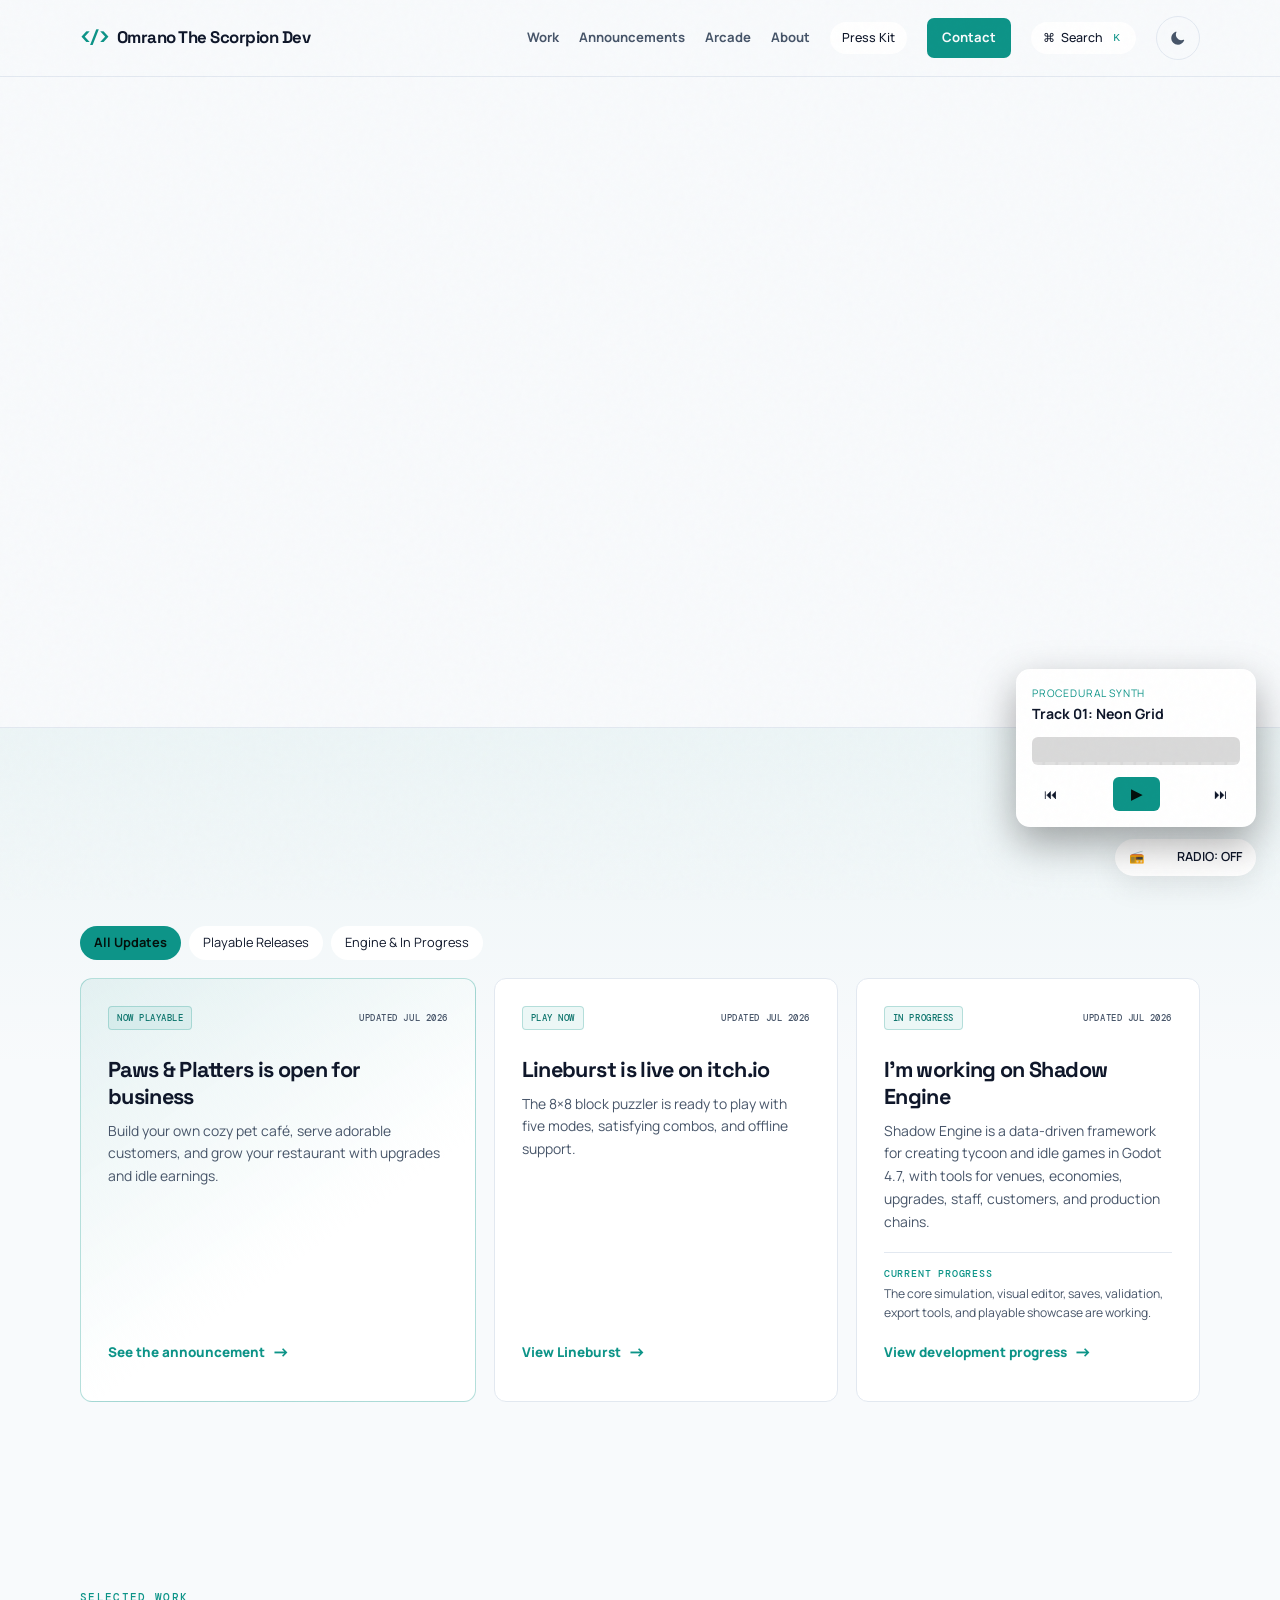
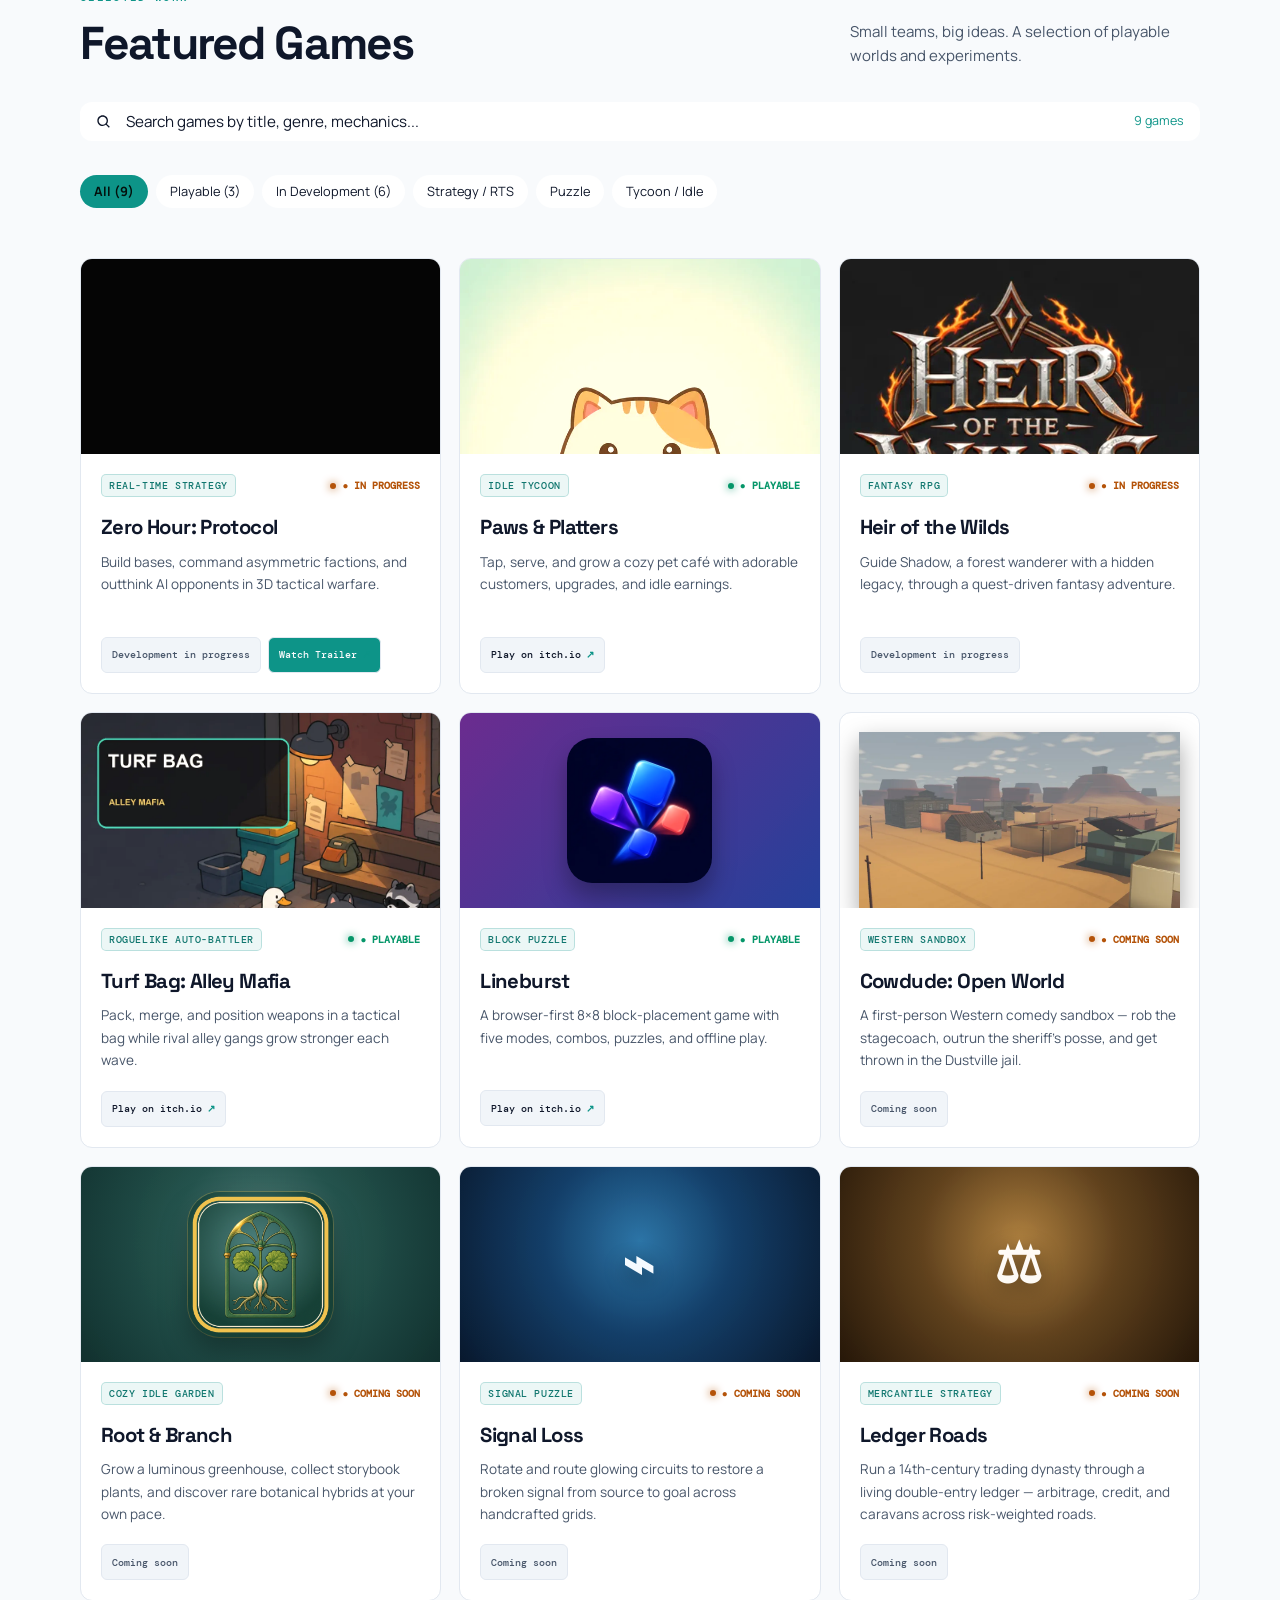
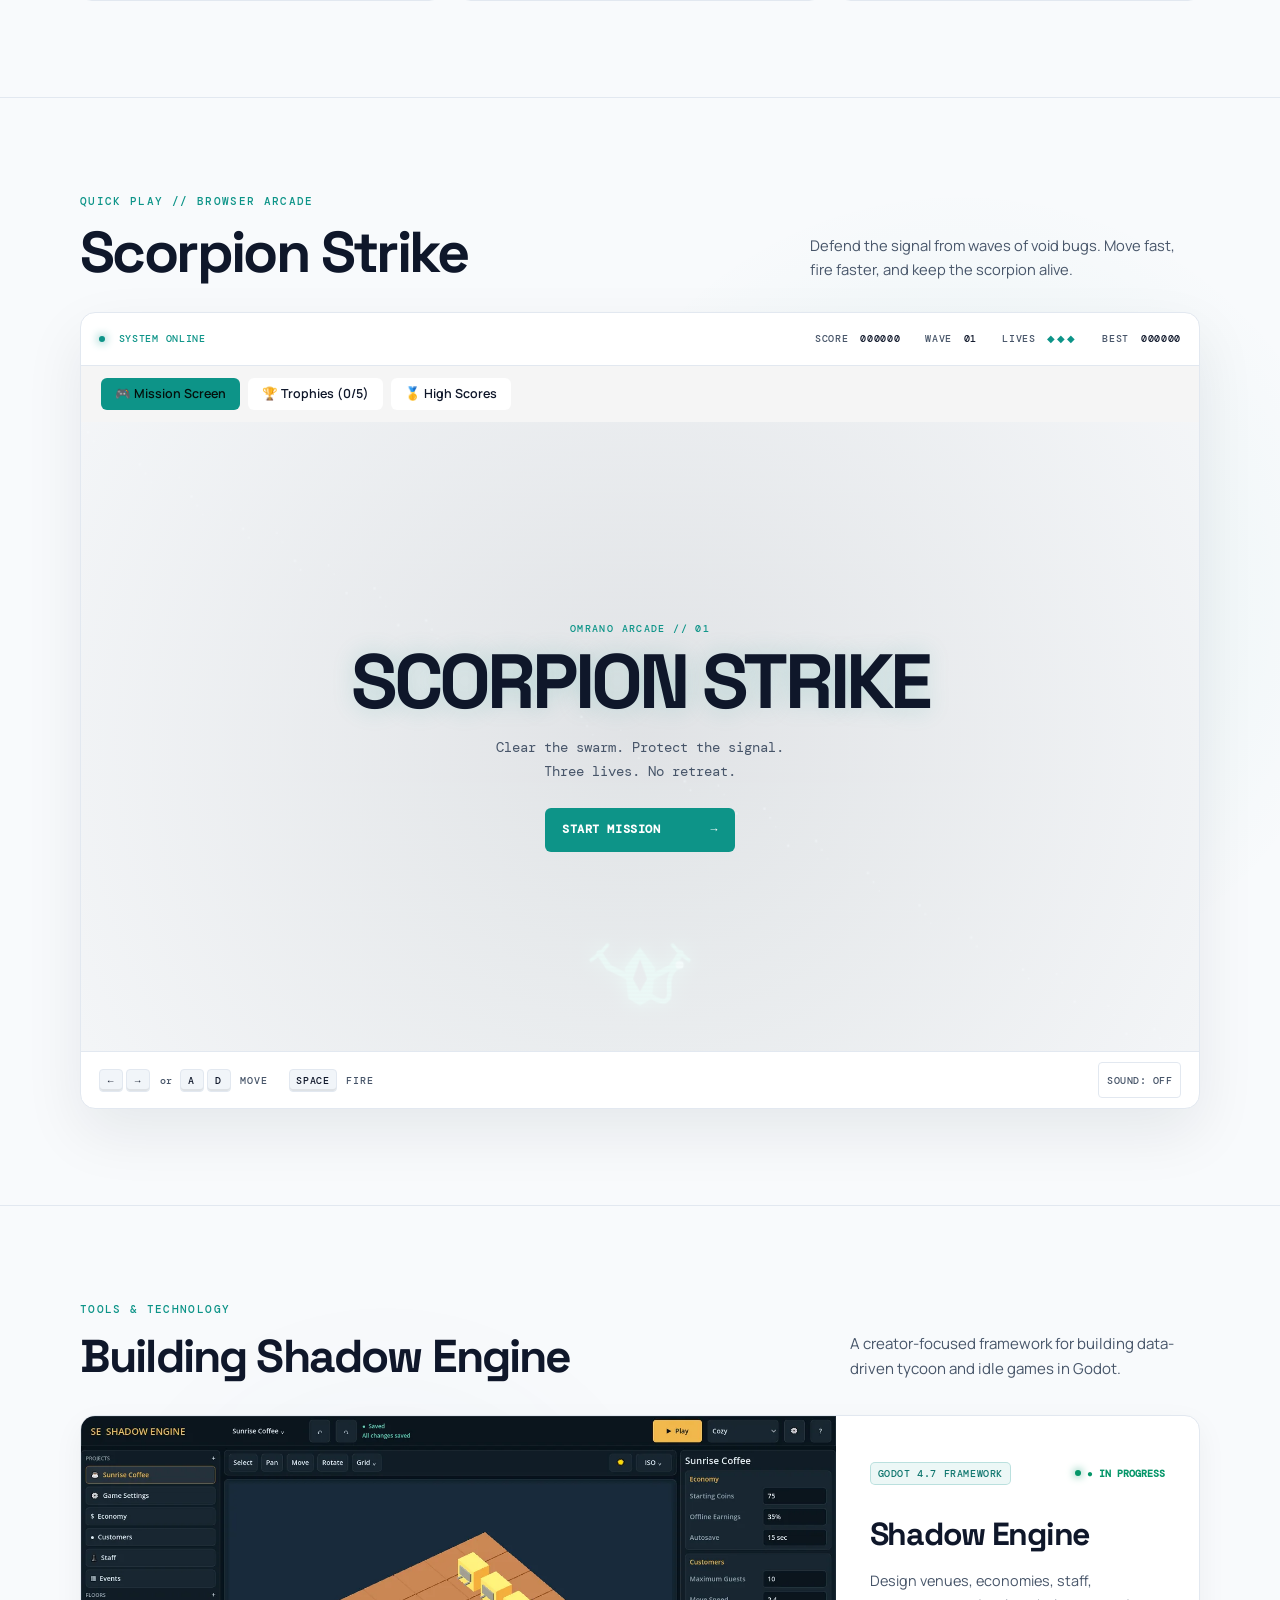
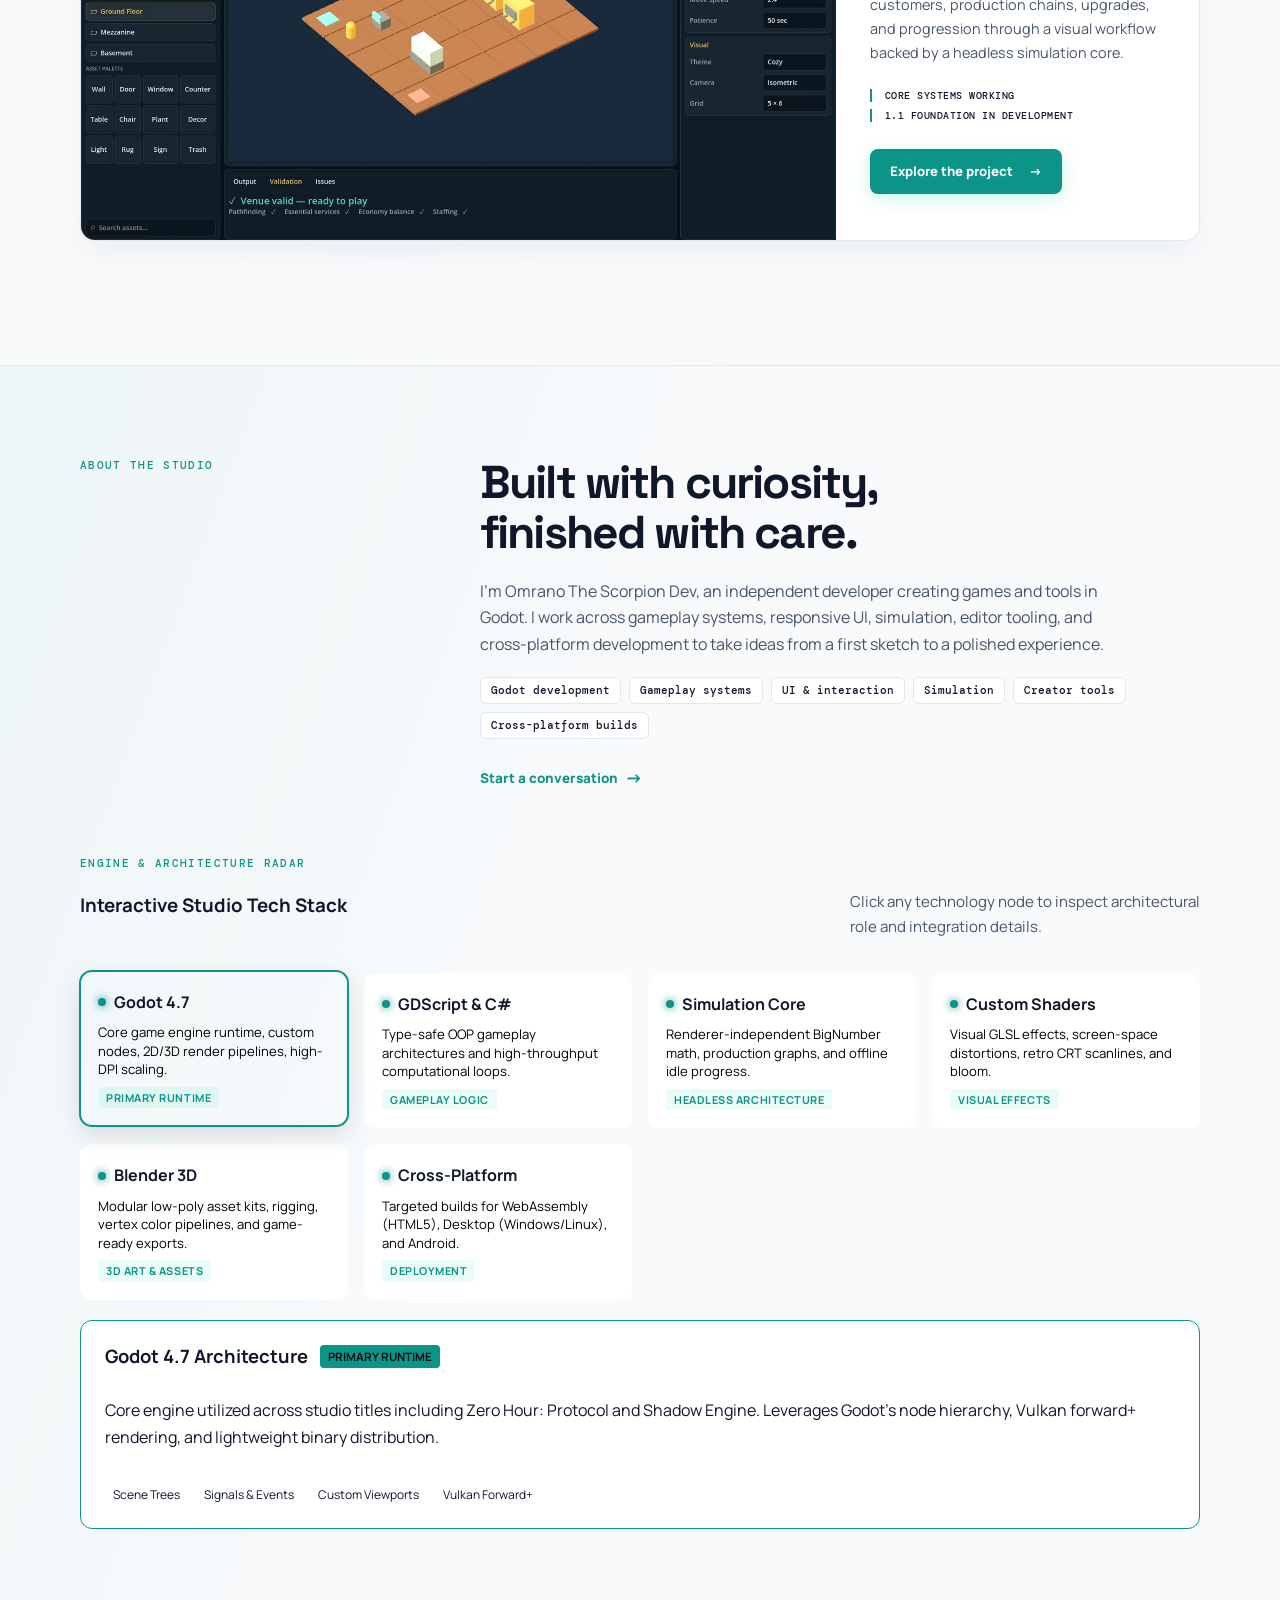
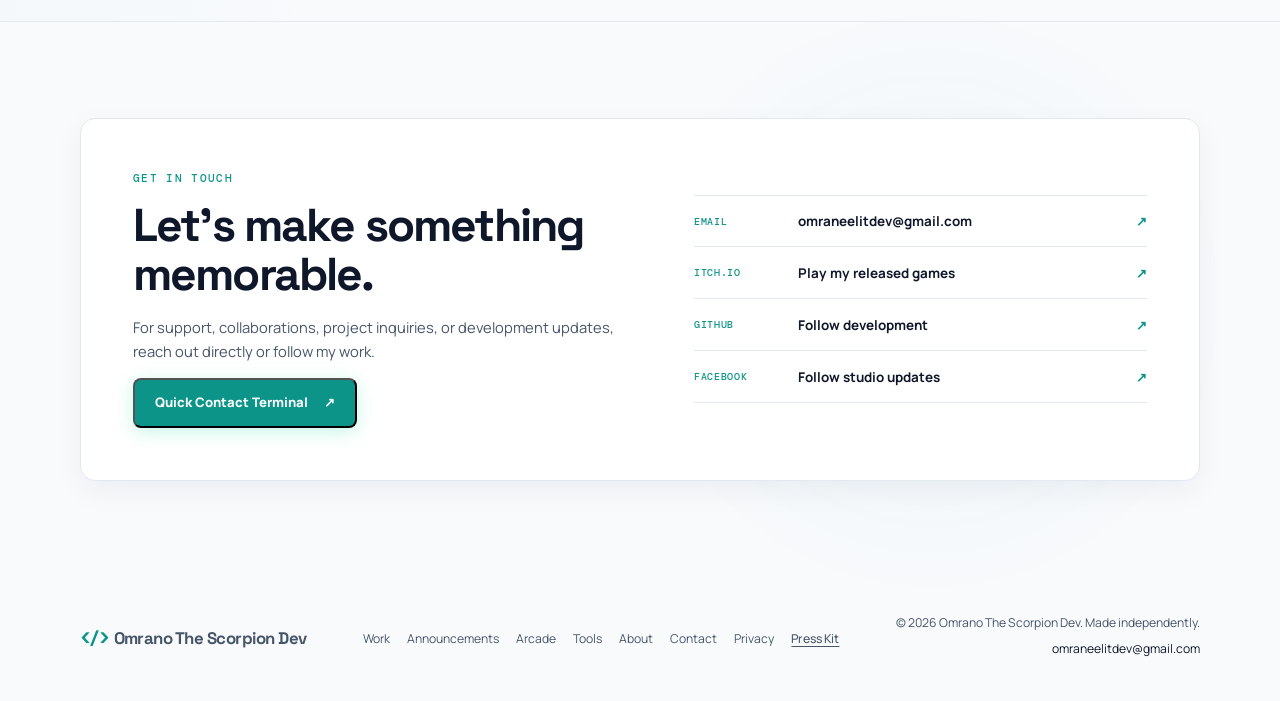
==== commit b53ed25f: "feat: add 12 modern studio addons (Command Palette, Radio, Tycoon Sandbox, Tech Radar, Lightbox, PWA" ====
--- a/index.html
+++ b/index.html
@@ -19,10 +19,14 @@
   <meta name="twitter:image" content="https://omraneelit.github.io/omrano-the-scorpion-dev/assets/brand/og-cover.png">
   <link rel="icon" href="favicon.svg" type="image/svg+xml">
   <link rel="apple-touch-icon" href="assets/brand/apple-touch-icon.png">
+  <link rel="manifest" href="manifest.json">
+  <meta name="theme-color" content="#0b111a" media="(prefers-color-scheme: dark)">
+  <meta name="theme-color" content="#f4f7f9" media="(prefers-color-scheme: light)">
+  <meta name="mobile-web-app-capable" content="yes">
   <title>Omrano The Scorpion Dev — Indie Developer</title>
   <link rel="preconnect" href="https://fonts.googleapis.com">
   <link rel="preconnect" href="https://fonts.gstatic.com" crossorigin>
-  <link href="https://fonts.googleapis.com/css2?family=DM+Mono:wght@400;500&amp;family=Manrope:wght@400;500;600;700;800&amp;display=swap" rel="stylesheet">
+  <link href="https://fonts.googleapis.com/css2?family=DM+Mono:wght@400;500&amp;family=Manrope:wght@400;500;600;700;800&amp;family=Space+Grotesk:wght@600;700&amp;display=swap" rel="stylesheet">
   <link rel="stylesheet" href="styles.css">
   <script>document.documentElement.classList.add('js');</script>
   <noscript><style>.nav-links{display:flex!important;flex-direction:column}</style></noscript>
@@ -68,7 +72,13 @@
           <li><a href="#announcements">Announcements</a></li>
           <li><a href="#arcade">Arcade</a></li>
           <li><a href="#about">About</a></li>
+          <li><button class="nav-presskit-btn" id="open-presskit-nav" type="button">Press Kit</button></li>
           <li><a class="nav-contact" href="#contact">Contact</a></li>
+          <li>
+            <button class="nav-cmd-btn" id="open-cmd-palette" type="button" aria-label="Open Command Palette (Ctrl+K)">
+              <span class="cmd-icon">⌘</span><span class="cmd-label">Search</span><kbd>K</kbd>
+            </button>
+          </li>
           <li>
             <button class="theme-toggle" id="theme-toggle" type="button" aria-label="Toggle theme">
               <svg class="theme-icon-dark" xmlns="http://www.w3.org/2000/svg" viewBox="0 0 24 24"><path d="M12 21c-4.97 0-9-4.03-9-9 0-3.9 2.4-7.3 6-8.5.2-.1.5 0 .7.2.2.2.3.5.2.7-1.1 2.2-1 4.9.4 7s3.5 3.5 5.9 3.5c1.1 0 2.2-.2 3.2-.6.2-.1.5 0 .7.2.2.2.2.5.1.8-1.5 3.3-4.9 5.7-8.2 5.7z"/></svg>
@@ -82,6 +92,7 @@
 
   <main id="top" tabindex="-1">
     <section class="hero container">
+      <canvas id="hero-particles" class="hero-particles" aria-hidden="true"></canvas>
       <div class="ambient-glow glow-hero" aria-hidden="true"></div>
       <div class="hero-copy">
         <p class="eyebrow"><span></span> AVAILABLE FOR COLLABORATION</p>
@@ -111,20 +122,25 @@
           <div><p class="eyebrow">LATEST FROM THE STUDIO</p><h2>Announcements</h2></div>
           <p class="section-intro">Release news, development updates, and what I’m working on next.</p>
         </div>
+        <div class="filter-tabs announcement-filter-tabs" role="tablist" aria-label="Filter announcements">
+          <button class="filter-tab active" data-cat="all" type="button">All Updates</button>
+          <button class="filter-tab" data-cat="playable" type="button">Playable Releases</button>
+          <button class="filter-tab" data-cat="devlog" type="button">Engine &amp; In Progress</button>
+        </div>
         <div class="announcement-grid">
-          <article class="announcement-card announcement-featured">
+          <article class="announcement-card announcement-featured" data-category="playable">
             <div class="announcement-meta"><span class="announcement-badge">NOW PLAYABLE</span><time datetime="2026-07-29">UPDATED JUL 2026</time></div>
             <h3>Paws &amp; Platters is open for business</h3>
             <p>Build your own cozy pet café, serve adorable customers, and grow your restaurant with upgrades and idle earnings.</p>
             <a class="text-link" href="games/paws-and-platters.html">See the announcement <span>→</span></a>
           </article>
-          <article class="announcement-card">
+          <article class="announcement-card" data-category="playable">
             <div class="announcement-meta"><span class="announcement-badge">PLAY NOW</span><time datetime="2026-07-29">UPDATED JUL 2026</time></div>
             <h3>Lineburst is live on itch.io</h3>
             <p>The 8×8 block puzzler is ready to play with five modes, satisfying combos, and offline support.</p>
             <a class="text-link" href="games/lineburst.html">View Lineburst <span>→</span></a>
           </article>
-          <article class="announcement-card">
+          <article class="announcement-card" data-category="devlog">
             <div class="announcement-meta"><span class="announcement-badge">IN PROGRESS</span><time datetime="2026-07-29">UPDATED JUL 2026</time></div>
             <h3>I’m working on Shadow Engine</h3>
             <p>Shadow Engine is a data-driven framework for creating tycoon and idle games in Godot 4.7, with tools for venues, economies, upgrades, staff, customers, and production chains.</p>
@@ -140,46 +156,61 @@
         <div><p class="eyebrow">SELECTED WORK</p><h2>Featured Games</h2></div>
         <p class="section-intro">Small teams, big ideas. A selection of playable worlds and experiments.</p>
       </div>
-      <div class="project-grid">
-        <article class="project-card game-card">
+      <div class="game-filter-bar">
+        <div class="game-search-wrap">
+          <svg class="search-icon" xmlns="http://www.w3.org/2000/svg" viewBox="0 0 24 24" width="16" height="16" fill="currentColor" aria-hidden="true"><path d="M10 18a7.952 7.952 0 0 0 4.897-1.688l4.396 4.396 1.414-1.414-4.396-4.396A7.952 7.952 0 0 0 18 10c0-4.411-3.589-8-8-8s-8 3.589-8 8 3.589 8 8 8zm0-14c3.309 0 6 2.691 6 6s-2.691 6-6 6-6-2.691-6-6 2.691-6 6-6z"/></svg>
+          <input type="search" id="game-search" placeholder="Search games by title, genre, mechanics..." aria-label="Search games catalog">
+          <span class="game-search-count" id="game-search-count" aria-live="polite">9 games</span>
+        </div>
+        <div class="filter-tabs game-filter-tabs" role="tablist" aria-label="Filter games by genre">
+          <button class="filter-tab active" data-filter="all" type="button">All (9)</button>
+          <button class="filter-tab" data-filter="playable" type="button">Playable (3)</button>
+          <button class="filter-tab" data-filter="progress" type="button">In Development (6)</button>
+          <button class="filter-tab" data-filter="strategy" type="button">Strategy / RTS</button>
+          <button class="filter-tab" data-filter="puzzle" type="button">Puzzle</button>
+          <button class="filter-tab" data-filter="tycoon" type="button">Tycoon / Idle</button>
+        </div>
+      </div>
+      <div class="project-grid" id="project-grid">
+        <article class="project-card game-card" data-status="progress" data-genre="strategy 3d" data-title="Zero Hour: Protocol" data-keywords="rts tactical warfare command bases asymmetric factions">
           <a class="project-card-link" href="games/zero-hour-protocol.html" aria-label="View Zero Hour: Protocol details"></a>
-          <div class="project-visual visual-zero"><img class="game-art game-art-wide game-art-zero" src="assets/games/zero-hour-protocol.webp" width="960" height="640" loading="lazy" decoding="async" alt="Zero Hour: Protocol logo"></div>
+          <div class="project-visual visual-zero"><img class="game-art game-art-wide game-art-zero lightbox-trigger" src="assets/games/zero-hour-protocol.webp" width="960" height="640" loading="lazy" decoding="async" alt="Zero Hour: Protocol logo"></div>
           <div class="card-content"><div class="card-topline"><span class="tag">REAL-TIME STRATEGY</span><span class="status status-progress">● IN PROGRESS</span></div><h3>Zero Hour: Protocol</h3><p>Build bases, command asymmetric factions, and outthink AI opponents in 3D tactical warfare.</p><div class="store-links"><span class="store-pending">Development in progress</span><button class="store-pending watch-trailer-btn" style="cursor:pointer; color:var(--bg); background:var(--accent);">Watch Trailer <b>↗</b></button></div></div>
         </article>
-        <article class="project-card game-card">
+        <article class="project-card game-card" data-status="playable" data-genre="tycoon idle" data-title="Paws &amp; Platters" data-keywords="pet cafe restaurant idle earnings cute animals customers">
           <a class="project-card-link" href="games/paws-and-platters.html" aria-label="View Paws &amp; Platters details"></a>
-          <div class="project-visual visual-paws"><img class="game-art game-art-full game-art-paws" src="assets/games/paws-and-platters-card.webp" width="675" height="1200" loading="lazy" decoding="async" alt="Paws &amp; Platters artwork"></div>
+          <div class="project-visual visual-paws"><img class="game-art game-art-full game-art-paws lightbox-trigger" src="assets/games/paws-and-platters-card.webp" width="675" height="1200" loading="lazy" decoding="async" alt="Paws &amp; Platters artwork"></div>
           <div class="card-content"><div class="card-topline"><span class="tag">IDLE TYCOON</span><span class="status">● PLAYABLE</span></div><h3>Paws &amp; Platters</h3><p>Tap, serve, and grow a cozy pet café with adorable customers, upgrades, and idle earnings.</p><div class="store-links"><a href="https://omrane-el-it.itch.io/pawsandplatters" target="_blank" rel="noopener noreferrer">Play on itch.io <b>↗</b></a></div></div>
         </article>
-        <article class="project-card game-card">
+        <article class="project-card game-card" data-status="progress" data-genre="rpg fantasy" data-title="Heir of the Wilds" data-keywords="fantasy rpg forest shadow wanderer adventure story">
           <a class="project-card-link" href="games/heir-of-the-wilds.html" aria-label="View Heir of the Wilds details"></a>
-          <div class="project-visual visual-heir"><img class="game-art game-art-full game-art-heir" src="assets/games/heir-of-the-wilds-card.webp" width="476" height="434" loading="lazy" decoding="async" alt="Heir of the Wilds logo"></div>
+          <div class="project-visual visual-heir"><img class="game-art game-art-full game-art-heir lightbox-trigger" src="assets/games/heir-of-the-wilds-card.webp" width="476" height="434" loading="lazy" decoding="async" alt="Heir of the Wilds logo"></div>
           <div class="card-content"><div class="card-topline"><span class="tag">FANTASY RPG</span><span class="status status-progress">● IN PROGRESS</span></div><h3>Heir of the Wilds</h3><p>Guide Shadow, a forest wanderer with a hidden legacy, through a quest-driven fantasy adventure.</p><div class="store-links"><span class="store-pending">Development in progress</span></div></div>
         </article>
-        <article class="project-card game-card">
+        <article class="project-card game-card" data-status="playable" data-genre="strategy roguelike" data-title="Turf Bag: Alley Mafia" data-keywords="bag inventory management roguelike auto battler tactical gangs">
           <a class="project-card-link" href="games/turf-bag-alley-mafia.html" aria-label="View Turf Bag: Alley Mafia details"></a>
-          <div class="project-visual visual-turf"><img class="game-art game-art-full game-art-turf" src="assets/games/turf-bag-alley-mafia-card.webp" width="900" height="900" loading="lazy" decoding="async" alt="Turf Bag: Alley Mafia artwork"></div>
+          <div class="project-visual visual-turf"><img class="game-art game-art-full game-art-turf lightbox-trigger" src="assets/games/turf-bag-alley-mafia-card.webp" width="900" height="900" loading="lazy" decoding="async" alt="Turf Bag: Alley Mafia artwork"></div>
           <div class="card-content"><div class="card-topline"><span class="tag">ROGUELIKE AUTO-BATTLER</span><span class="status">● PLAYABLE</span></div><h3>Turf Bag: Alley Mafia</h3><p>Pack, merge, and position weapons in a tactical bag while rival alley gangs grow stronger each wave.</p><div class="store-links"><a href="https://omrane-el-it.itch.io/turfbagalleymafia" target="_blank" rel="noopener noreferrer">Play on itch.io <b>↗</b></a></div></div>
         </article>
-        <article class="project-card game-card">
+        <article class="project-card game-card" data-status="playable" data-genre="puzzle" data-title="Lineburst" data-keywords="8x8 block puzzle offline combos brain teaser casual">
           <a class="project-card-link" href="games/lineburst.html" aria-label="View Lineburst details"></a>
-          <div class="project-visual visual-lineburst"><img class="game-art game-art-icon" src="assets/games/lineburst.webp" width="600" height="600" loading="lazy" decoding="async" alt="Lineburst icon"></div>
+          <div class="project-visual visual-lineburst"><img class="game-art game-art-icon lightbox-trigger" src="assets/games/lineburst.webp" width="600" height="600" loading="lazy" decoding="async" alt="Lineburst icon"></div>
           <div class="card-content"><div class="card-topline"><span class="tag">BLOCK PUZZLE</span><span class="status">● PLAYABLE</span></div><h3>Lineburst</h3><p>A browser-first 8×8 block-placement game with five modes, combos, puzzles, and offline play.</p><div class="store-links"><a href="https://omrane-el-it.itch.io/linebrust" target="_blank" rel="noopener noreferrer">Play on itch.io <b>↗</b></a></div></div>
         </article>
-        <article class="project-card game-card project-card-coming">
+        <article class="project-card game-card project-card-coming" data-status="progress" data-genre="sandbox 3d" data-title="Cowdude: Open World" data-keywords="western comedy fps sandbox dustville jail sheriff stagecoach">
           <a class="project-card-link" href="games/cowdude-open-world.html" aria-label="View Cowdude: Open World details"></a>
-          <div class="project-visual visual-cowdude"><img class="game-art game-art-wide game-art-cowdude" src="assets/games/cowdude-open-world.webp" width="960" height="540" loading="lazy" decoding="async" alt="Dustville, the frontier town of Cowdude: Open World"></div>
+          <div class="project-visual visual-cowdude"><img class="game-art game-art-wide game-art-cowdude lightbox-trigger" src="assets/games/cowdude-open-world.webp" width="960" height="540" loading="lazy" decoding="async" alt="Dustville, the frontier town of Cowdude: Open World"></div>
           <div class="card-content"><div class="card-topline"><span class="tag">WESTERN SANDBOX</span><span class="status status-progress">● COMING SOON</span></div><h3>Cowdude: Open World</h3><p>A first-person Western comedy sandbox — rob the stagecoach, outrun the sheriff&#39;s posse, and get thrown in the Dustville jail.</p><div class="store-links"><span class="store-pending">Coming soon</span></div></div>
         </article>
-        <article class="project-card game-card project-card-coming">
-          <div class="project-visual visual-root"><img class="game-art game-art-icon game-art-root" src="assets/games/root-and-branch.png" width="1024" height="1024" loading="lazy" decoding="async" alt="Root &amp; Branch greenhouse emblem"></div>
+        <article class="project-card game-card project-card-coming" data-status="progress" data-genre="tycoon idle" data-title="Root &amp; Branch" data-keywords="greenhouse plants botanical garden cozy hybrids relaxing">
+          <div class="project-visual visual-root"><img class="game-art game-art-icon game-art-root lightbox-trigger" src="assets/games/root-and-branch.png" width="1024" height="1024" loading="lazy" decoding="async" alt="Root &amp; Branch greenhouse emblem"></div>
           <div class="card-content"><div class="card-topline"><span class="tag">COZY IDLE GARDEN</span><span class="status status-progress">● COMING SOON</span></div><h3>Root &amp; Branch</h3><p>Grow a luminous greenhouse, collect storybook plants, and discover rare botanical hybrids at your own pace.</p><div class="store-links"><span class="store-pending">Coming soon</span></div></div>
         </article>
-        <article class="project-card game-card project-card-coming">
+        <article class="project-card game-card project-card-coming" data-status="progress" data-genre="puzzle" data-title="Signal Loss" data-keywords="circuits route wires laser logic handcrafted grid">
           <div class="project-visual visual-signal"><span class="game-emblem" aria-hidden="true">⌁</span></div>
           <div class="card-content"><div class="card-topline"><span class="tag">SIGNAL PUZZLE</span><span class="status status-progress">● COMING SOON</span></div><h3>Signal Loss</h3><p>Rotate and route glowing circuits to restore a broken signal from source to goal across handcrafted grids.</p><div class="store-links"><span class="store-pending">Coming soon</span></div></div>
         </article>
-        <article class="project-card game-card project-card-coming">
+        <article class="project-card game-card project-card-coming" data-status="progress" data-genre="strategy tycoon" data-title="Ledger Roads" data-keywords="mercantile trading medieval double entry ledger caravans economy">
           <div class="project-visual visual-ledger"><span class="game-emblem" aria-hidden="true">⚖</span></div>
           <div class="card-content"><div class="card-topline"><span class="tag">MERCANTILE STRATEGY</span><span class="status status-progress">● COMING SOON</span></div><h3>Ledger Roads</h3><p>Run a 14th-century trading dynasty through a living double-entry ledger — arbitrage, credit, and caravans across risk-weighted roads.</p><div class="store-links"><span class="store-pending">Coming soon</span></div></div>
         </article>
@@ -199,18 +230,76 @@
               <span>SCORE <strong id="game-score">000000</strong></span><span>WAVE <strong id="game-wave">01</strong></span><span>LIVES <strong id="game-lives">◆◆◆</strong></span><span>BEST <strong id="game-best">000000</strong></span>
             </div>
           </div>
-          <div class="game-stage" id="game-stage">
-            <canvas id="scorpion-game" width="960" height="540" tabindex="0" aria-describedby="game-instructions" aria-label="Scorpion Strike arcade game"></canvas>
-            <div class="game-overlay" id="game-overlay">
-              <p class="game-kicker">OMRANO ARCADE // 01</p><h3 id="game-overlay-title">SCORPION STRIKE</h3>
-              <p id="game-overlay-copy">Clear the swarm. Protect the signal.<br>Three lives. No retreat.</p>
-              <button class="game-start" id="game-start" type="button">START MISSION <span>→</span></button>
+          <div class="arcade-subnav" role="tablist" aria-label="Arcade views">
+            <button class="arcade-sub-btn active" id="btn-arcade-play" type="button" role="tab" aria-selected="true" aria-controls="arcade-play-view">🎮 Mission Screen</button>
+            <button class="arcade-sub-btn" id="btn-arcade-achievements" type="button" role="tab" aria-selected="false" aria-controls="arcade-achievements-panel">🏆 Trophies (<span id="achieve-count">0/5</span>)</button>
+            <button class="arcade-sub-btn" id="btn-arcade-scores" type="button" role="tab" aria-selected="false" aria-controls="arcade-scores-panel">🥇 High Scores</button>
+          </div>
+          <div id="arcade-play-view" role="tabpanel">
+            <div class="game-stage" id="game-stage">
+              <canvas id="scorpion-game" width="960" height="540" tabindex="0" aria-describedby="game-instructions" aria-label="Scorpion Strike arcade game"></canvas>
+              <div class="game-overlay" id="game-overlay">
+                <p class="game-kicker">OMRANO ARCADE // 01</p><h3 id="game-overlay-title">SCORPION STRIKE</h3>
+                <p id="game-overlay-copy">Clear the swarm. Protect the signal.<br>Three lives. No retreat.</p>
+                <button class="game-start" id="game-start" type="button">START MISSION <span>→</span></button>
+              </div>
+              <div class="game-flash" id="game-flash" aria-hidden="true"></div>
             </div>
-            <div class="game-flash" id="game-flash" aria-hidden="true"></div>
-          </div>
-          <div class="arcade-controls" id="game-instructions">
-            <p><kbd>←</kbd><kbd>→</kbd> or <kbd>A</kbd><kbd>D</kbd> MOVE</p><p><kbd>SPACE</kbd> FIRE</p><p class="touch-hint">DRAG LEFT/RIGHT TO MOVE &nbsp;•&nbsp; TAP TO FIRE</p>
-            <button id="game-sound" class="sound-toggle" type="button" aria-pressed="false">SOUND: OFF</button>
+            <div class="arcade-controls" id="game-instructions">
+              <p><kbd>←</kbd><kbd>→</kbd> or <kbd>A</kbd><kbd>D</kbd> MOVE</p><p><kbd>SPACE</kbd> FIRE</p><p class="touch-hint">DRAG LEFT/RIGHT TO MOVE &nbsp;•&nbsp; TAP TO FIRE</p>
+              <button id="game-sound" class="sound-toggle" type="button" aria-pressed="false">SOUND: OFF</button>
+            </div>
+          </div>
+          <div class="arcade-panel" id="arcade-achievements-panel" role="tabpanel" hidden>
+            <div class="achievements-header">
+              <h3>PILOT TROPHIES &amp; ACCREDITATIONS</h3>
+              <p>Unlocked via combat milestones in Scorpion Strike. Stored locally in terminal cache.</p>
+            </div>
+            <div class="achievements-grid">
+              <div class="achievement-item" data-id="first_kill">
+                <div class="achieve-icon">🎯</div>
+                <div class="achieve-info"><strong>First Blood</strong><p>Neutralize your first void bug.</p></div>
+                <span class="achieve-status" id="badge-first_kill">LOCKED</span>
+              </div>
+              <div class="achievement-item" data-id="ten_kills">
+                <div class="achieve-icon">💥</div>
+                <div class="achieve-info"><strong>Swarm Cleanser</strong><p>Eliminate 10 enemies in a single sortie.</p></div>
+                <span class="achieve-status" id="badge-ten_kills">LOCKED</span>
+              </div>
+              <div class="achievement-item" data-id="armored_kill">
+                <div class="achieve-icon">🛡️</div>
+                <div class="achieve-info"><strong>Armor Breaker</strong><p>Shatter an armored gold void heavy.</p></div>
+                <span class="achieve-status" id="badge-armored_kill">LOCKED</span>
+              </div>
+              <div class="achievement-item" data-id="wave_three">
+                <div class="achieve-icon">⚡</div>
+                <div class="achieve-info"><strong>Deep Orbit</strong><p>Survive and breach Wave 03 swarm.</p></div>
+                <span class="achieve-status" id="badge-wave_three">LOCKED</span>
+              </div>
+              <div class="achievement-item" data-id="century_score">
+                <div class="achieve-icon">👑</div>
+                <div class="achieve-info"><strong>Century Ace</strong><p>Accumulate 1,000+ points on signal defense.</p></div>
+                <span class="achieve-status" id="badge-century_score">LOCKED</span>
+              </div>
+            </div>
+          </div>
+          <div class="arcade-panel" id="arcade-scores-panel" role="tabpanel" hidden>
+            <div class="leaderboard-wrap">
+              <div class="leaderboard-header">
+                <h3>STATION HALL OF FAME</h3>
+                <p>Top 5 verified pilot combat runs.</p>
+              </div>
+              <table class="leaderboard-table">
+                <thead><tr><th>RANK</th><th>CALLSIGN</th><th>SCORE</th><th>WAVE</th></tr></thead>
+                <tbody id="leaderboard-body">
+                  <tr><td>01</td><td>SCO</td><td>002450</td><td>WAVE 04</td></tr>
+                  <tr><td>02</td><td>ACE</td><td>001820</td><td>WAVE 03</td></tr>
+                  <tr><td>03</td><td>VOID</td><td>001240</td><td>WAVE 03</td></tr>
+                  <tr><td>04</td><td>OMR</td><td>000980</td><td>WAVE 02</td></tr>
+                  <tr><td>05</td><td>PIL</td><td>000650</td><td>WAVE 02</td></tr>
+                </tbody>
+              </table>
+            </div>
           </div>
         </div>
       </div>
@@ -234,16 +323,221 @@
     <section id="about" class="about-section">
       <div class="container about-grid">
         <p class="eyebrow">ABOUT THE STUDIO</p>
-        <div><h2>Built with curiosity,<br>finished with care.</h2><p>I’m Omrano The Scorpion Dev, an independent developer creating games and tools in Godot. I work across gameplay systems, responsive UI, simulation, editor tooling, and cross-platform development to take ideas from a first sketch to a polished experience.</p><ul class="capability-list" aria-label="Development capabilities"><li>Godot development</li><li>Gameplay systems</li><li>UI &amp; interaction</li><li>Simulation</li><li>Creator tools</li><li>Cross-platform builds</li></ul><a class="text-link" href="#contact">Start a conversation <span>→</span></a></div>
-      </div>
-    </section>
+        <div>
+          <h2>Built with curiosity,<br>finished with care.</h2>
+          <p>I’m Omrano The Scorpion Dev, an independent developer creating games and tools in Godot. I work across gameplay systems, responsive UI, simulation, editor tooling, and cross-platform development to take ideas from a first sketch to a polished experience.</p>
+          <ul class="capability-list" aria-label="Development capabilities">
+            <li>Godot development</li><li>Gameplay systems</li><li>UI &amp; interaction</li><li>Simulation</li><li>Creator tools</li><li>Cross-platform builds</li>
+          </ul>
+          <a class="text-link" href="#contact">Start a conversation <span>→</span></a>
+        </div>
+      </div>
+      <div class="container tech-radar-container">
+        <div class="section-heading tech-radar-heading">
+          <div><p class="eyebrow">ENGINE &amp; ARCHITECTURE RADAR</p><h3>Interactive Studio Tech Stack</h3></div>
+          <p class="section-intro">Click any technology node to inspect architectural role and integration details.</p>
+        </div>
+        <div class="tech-radar-grid" id="tech-radar-grid">
+          <button class="tech-radar-card active" type="button" data-tech="godot">
+            <div class="tech-card-header"><span class="tech-dot"></span><strong>Godot 4.7</strong></div>
+            <p>Core game engine runtime, custom nodes, 2D/3D render pipelines, high-DPI scaling.</p>
+            <span class="tech-badge">PRIMARY RUNTIME</span>
+          </button>
+          <button class="tech-radar-card" type="button" data-tech="gdscript">
+            <div class="tech-card-header"><span class="tech-dot"></span><strong>GDScript &amp; C#</strong></div>
+            <p>Type-safe OOP gameplay architectures and high-throughput computational loops.</p>
+            <span class="tech-badge">GAMEPLAY LOGIC</span>
+          </button>
+          <button class="tech-radar-card" type="button" data-tech="simulation">
+            <div class="tech-card-header"><span class="tech-dot"></span><strong>Simulation Core</strong></div>
+            <p>Renderer-independent BigNumber math, production graphs, and offline idle progress.</p>
+            <span class="tech-badge">HEADLESS ARCHITECTURE</span>
+          </button>
+          <button class="tech-radar-card" type="button" data-tech="shaders">
+            <div class="tech-card-header"><span class="tech-dot"></span><strong>Custom Shaders</strong></div>
+            <p>Visual GLSL effects, screen-space distortions, retro CRT scanlines, and bloom.</p>
+            <span class="tech-badge">VISUAL EFFECTS</span>
+          </button>
+          <button class="tech-radar-card" type="button" data-tech="blender">
+            <div class="tech-card-header"><span class="tech-dot"></span><strong>Blender 3D</strong></div>
+            <p>Modular low-poly asset kits, rigging, vertex color pipelines, and game-ready exports.</p>
+            <span class="tech-badge">3D ART &amp; ASSETS</span>
+          </button>
+          <button class="tech-radar-card" type="button" data-tech="crossplatform">
+            <div class="tech-card-header"><span class="tech-dot"></span><strong>Cross-Platform</strong></div>
+            <p>Targeted builds for WebAssembly (HTML5), Desktop (Windows/Linux), and Android.</p>
+            <span class="tech-badge">DEPLOYMENT</span>
+          </button>
+        </div>
+        <div class="tech-radar-detail" id="tech-radar-detail">
+          <div class="radar-detail-header">
+            <h4 id="radar-detail-title">Godot 4.7 Architecture</h4>
+            <span class="radar-detail-badge" id="radar-detail-badge">PRIMARY RUNTIME</span>
+          </div>
+          <p id="radar-detail-desc">Core engine utilized across studio titles including Zero Hour: Protocol and Shadow Engine. Leverages Godot's node hierarchy, Vulkan forward+ rendering, and lightweight binary distribution.</p>
+          <div class="radar-detail-tags" id="radar-detail-tags">
+            <span>Scene Trees</span><span>Signals &amp; Events</span><span>Custom Viewports</span><span>Vulkan Forward+</span>
+          </div>
+        </div>
+      </div>
+    </section>
+
     <section id="contact" class="contact-section">
       <div class="ambient-glow glow-contact" aria-hidden="true"></div>
-      <div class="container contact-card"><div><p class="eyebrow">GET IN TOUCH</p><h2>Let’s make something<br>memorable.</h2><p>For support, collaborations, project inquiries, or development updates, reach out directly or follow my work.</p></div><div class="contact-links"><a href="mailto:omraneelitdev@gmail.com"><span>EMAIL</span>omraneelitdev@gmail.com <b>↗</b></a><a href="https://omrane-el-it.itch.io/" target="_blank" rel="noopener noreferrer"><span>ITCH.IO</span>Play my released games <b>↗</b></a><a href="https://github.com/omraneelit" target="_blank" rel="noopener noreferrer"><span>GITHUB</span>Follow development <b>↗</b></a><a href="https://www.facebook.com/share/18vQCNyk3r/" target="_blank" rel="noopener noreferrer"><span>FACEBOOK</span>Follow studio updates <b>↗</b></a></div></div>
+      <div class="container contact-card">
+        <div>
+          <p class="eyebrow">GET IN TOUCH</p>
+          <h2>Let’s make something<br>memorable.</h2>
+          <p>For support, collaborations, project inquiries, or development updates, reach out directly or follow my work.</p>
+          <button class="button button-primary open-contact-modal-btn" id="open-contact-btn" type="button">Quick Contact Terminal <span>↗</span></button>
+        </div>
+        <div class="contact-links">
+          <a href="mailto:omraneelitdev@gmail.com"><span>EMAIL</span>omraneelitdev@gmail.com <b>↗</b></a>
+          <a href="https://omrane-el-it.itch.io/" target="_blank" rel="noopener noreferrer"><span>ITCH.IO</span>Play my released games <b>↗</b></a>
+          <a href="https://github.com/omraneelit" target="_blank" rel="noopener noreferrer"><span>GITHUB</span>Follow development <b>↗</b></a>
+          <a href="https://www.facebook.com/share/18vQCNyk3r/" target="_blank" rel="noopener noreferrer"><span>FACEBOOK</span>Follow studio updates <b>↗</b></a>
+        </div>
+      </div>
     </section>
   </main>
 
-  <footer class="site-footer"><div class="container footer-grid"><a class="brand" href="#top"><span class="brand-mark">&lt;/&gt;</span> Omrano The Scorpion Dev</a><div><a href="#games">Work</a><a href="#announcements">Announcements</a><a href="#arcade">Arcade</a><a href="#tools">Tools</a><a href="#about">About</a><a href="#contact">Contact</a><a href="privacy.html">Privacy</a></div><p>© 2026 Omrano The Scorpion Dev. Made independently.<br><a href="mailto:omraneelitdev@gmail.com">omraneelitdev@gmail.com</a></p></div></footer>
+  <footer class="site-footer">
+    <div class="container footer-grid">
+      <a class="brand" href="#top"><span class="brand-mark">&lt;/&gt;</span> Omrano The Scorpion Dev</a>
+      <div>
+        <a href="#games">Work</a>
+        <a href="#announcements">Announcements</a>
+        <a href="#arcade">Arcade</a>
+        <a href="#tools">Tools</a>
+        <a href="#about">About</a>
+        <a href="#contact">Contact</a>
+        <a href="privacy.html">Privacy</a>
+        <button class="footer-presskit-btn" id="footer-presskit-btn" type="button">Press Kit</button>
+      </div>
+      <p>© 2026 Omrano The Scorpion Dev. Made independently.<br><a href="mailto:omraneelitdev@gmail.com">omraneelitdev@gmail.com</a></p>
+    </div>
+  </footer>
+
+  <!-- Floating Jukebox (Scorpion Radio) -->
+  <aside class="scorpion-radio" id="scorpion-radio" aria-label="Studio Soundtrack Jukebox">
+    <button class="radio-toggle-btn" id="radio-toggle-btn" type="button" aria-expanded="false" title="Toggle Scorpion Radio">
+      <span class="radio-icon">📻</span>
+      <span class="radio-anim-bars" aria-hidden="true">
+        <span></span><span></span><span></span><span></span>
+      </span>
+      <span class="radio-status-label">RADIO: OFF</span>
+    </button>
+    <div class="radio-drawer" id="radio-drawer" hidden>
+      <div class="radio-meta">
+        <span class="radio-badge">PROCEDURAL SYNTH</span>
+        <strong class="radio-title" id="radio-track-title">Track 01: Neon Grid</strong>
+      </div>
+      <canvas id="radio-visualizer" class="radio-visualizer" width="160" height="28" aria-hidden="true"></canvas>
+      <div class="radio-actions">
+        <button id="radio-prev-btn" type="button" aria-label="Previous track">⏮</button>
+        <button id="radio-play-btn" class="radio-btn-play" type="button" aria-label="Play or pause soundtrack">▶</button>
+        <button id="radio-next-btn" type="button" aria-label="Next track">⏭</button>
+      </div>
+    </div>
+  </aside>
+
+  <!-- Global Command Palette -->
+  <dialog id="command-palette" class="command-palette-modal">
+    <div class="cmd-palette-box">
+      <div class="cmd-palette-search">
+        <svg xmlns="http://www.w3.org/2000/svg" viewBox="0 0 24 24" width="18" height="18" fill="currentColor" aria-hidden="true"><path d="M10 18a7.952 7.952 0 0 0 4.897-1.688l4.396 4.396 1.414-1.414-4.396-4.396A7.952 7.952 0 0 0 18 10c0-4.411-3.589-8-8-8s-8 3.589-8 8 3.589 8 8 8zm0-14c3.309 0 6 2.691 6 6s-2.691 6-6 6-6-2.691-6-6 2.691-6 6-6z"/></svg>
+        <input type="search" id="cmd-input" placeholder="Type a command, action, or game title..." autocomplete="off" spellcheck="false" aria-label="Command palette search">
+        <kbd>ESC</kbd>
+      </div>
+      <div class="cmd-palette-results" id="cmd-results" role="listbox"></div>
+      <div class="cmd-palette-footer">
+        <span><kbd>↑</kbd><kbd>↓</kbd> Navigate</span>
+        <span><kbd>↵</kbd> Select</span>
+        <span><kbd>ESC</kbd> Close</span>
+      </div>
+    </div>
+  </dialog>
+
+  <!-- Screenshot Lightbox Modal -->
+  <dialog id="lightbox-modal" class="lightbox-modal">
+    <button class="lightbox-close" id="lightbox-close" aria-label="Close screenshot preview">&times;</button>
+    <div class="lightbox-stage">
+      <button class="lightbox-nav lightbox-prev" id="lightbox-prev" aria-label="Previous screenshot">‹</button>
+      <img id="lightbox-img" src="" alt="Screenshot preview">
+      <button class="lightbox-nav lightbox-next" id="lightbox-next" aria-label="Next screenshot">›</button>
+    </div>
+    <p class="lightbox-caption" id="lightbox-caption"></p>
+  </dialog>
+
+  <!-- Studio Press Kit Modal -->
+  <dialog id="presskit-modal" class="studio-modal presskit-modal">
+    <div class="modal-header">
+      <h3>Studio Press Kit &amp; Media Assets</h3>
+      <button class="modal-close" id="close-presskit" aria-label="Close press kit">&times;</button>
+    </div>
+    <div class="modal-body presskit-body">
+      <div class="presskit-section">
+        <h4>About Omrano The Scorpion Dev</h4>
+        <p>Omrano The Scorpion Dev is an independent game and simulation tools creator specializing in Godot 4, strategic simulation architectures, tactile puzzle mechanics, and responsive player experiences.</p>
+        <div class="presskit-quick-facts">
+          <div><strong>Studio Founder</strong><span>Omrane</span></div>
+          <div><strong>Primary Technology</strong><span>Godot 4.7, GDScript, C#, WebAssembly</span></div>
+          <div><strong>Contact Email</strong><span>omraneelitdev@gmail.com</span></div>
+          <div><strong>Storefronts</strong><span>itch.io, GitHub, Facebook</span></div>
+        </div>
+      </div>
+      <div class="presskit-section">
+        <h4>Brand Palette &amp; Colors (Click to Copy HEX)</h4>
+        <div class="brand-swatches">
+          <button class="swatch-btn copy-hex-btn" data-hex="#36e0a5" style="--swatch:#36e0a5;" type="button"><span>#36e0a5</span><small>Emerald Accent</small></button>
+          <button class="swatch-btn copy-hex-btn" data-hex="#0b111a" style="--swatch:#0b111a;" type="button"><span>#0b111a</span><small>Void Dark</small></button>
+          <button class="swatch-btn copy-hex-btn" data-hex="#38bdf8" style="--swatch:#38bdf8;" type="button"><span>#38bdf8</span><small>Cyan Laser</small></button>
+          <button class="swatch-btn copy-hex-btn" data-hex="#f4f7f9" style="--swatch:#f4f7f9;" type="button"><span>#f4f7f9</span><small>Pearl Light</small></button>
+        </div>
+      </div>
+      <div class="presskit-section">
+        <h4>One-Click Press Copy</h4>
+        <button class="button button-primary" id="btn-copy-press-bio" type="button">📋 Copy Studio Bio &amp; Fact Sheet</button>
+      </div>
+    </div>
+  </dialog>
+
+  <!-- Interactive Contact Modal -->
+  <dialog id="contact-modal" class="studio-modal contact-modal">
+    <div class="modal-header">
+      <h3>Quick Contact Terminal</h3>
+      <button class="modal-close" id="close-contact-modal" aria-label="Close contact modal">&times;</button>
+    </div>
+    <div class="modal-body contact-modal-body">
+      <p>Direct communication channels for inquiries, collaborations, and playtesting:</p>
+      <div class="quick-contact-actions">
+        <a class="contact-action-btn" href="mailto:omraneelitdev@gmail.com">
+          <span class="action-icon">✉️</span>
+          <div><strong>Send Email</strong><span>omraneelitdev@gmail.com</span></div>
+          <b>↗</b>
+        </a>
+        <button class="contact-action-btn copy-email-btn" id="btn-copy-email" type="button">
+          <span class="action-icon">📋</span>
+          <div><strong>Copy Email Address</strong><span>One click to clipboard</span></div>
+          <b>COPY</b>
+        </button>
+        <a class="contact-action-btn" href="https://omrane-el-it.itch.io/" target="_blank" rel="noopener noreferrer">
+          <span class="action-icon">🎮</span>
+          <div><strong>itch.io Storefront</strong><span>Play released games</span></div>
+          <b>↗</b>
+        </a>
+        <a class="contact-action-btn" href="https://github.com/omraneelit" target="_blank" rel="noopener noreferrer">
+          <span class="action-icon">💻</span>
+          <div><strong>GitHub Profile</strong><span>Open source projects</span></div>
+          <b>↗</b>
+        </a>
+      </div>
+    </div>
+  </dialog>
+
+  <!-- Toast Notification Container -->
+  <div id="toast-container" class="toast-container" aria-live="polite" aria-atomic="true"></div>
+
   <dialog id="trailer-modal" class="trailer-modal">
     <div class="trailer-modal-header">
       <h3>Zero Hour: Protocol - Trailer</h3>
--- a/styles.css
+++ b/styles.css
@@ -523,6 +523,1089 @@
   .game-overlay > p:not(.game-kicker) { margin:12px 0 16px; }
 }
 
+/* ==========================================================================
+   MODERN STUDIO ADDONS (12 MAJOR ADDONS)
+   ========================================================================== */
+
+/* Nav Search & Presskit Buttons */
+.nav-cmd-btn, .nav-presskit-btn, .footer-presskit-btn {
+  display: inline-flex;
+  align-items: center;
+  gap: 6px;
+  background: var(--surface);
+  border: 1px solid var(--border);
+  color: var(--text-muted);
+  padding: 6px 12px;
+  border-radius: 999px;
+  font-family: var(--font-mono);
+  font-size: 0.78rem;
+  font-weight: 500;
+  cursor: pointer;
+  transition: all var(--trans);
+}
+.nav-cmd-btn:hover, .nav-presskit-btn:hover, .footer-presskit-btn:hover {
+  border-color: var(--accent);
+  color: var(--text);
+  background: var(--surface-hover);
+}
+.nav-cmd-btn kbd {
+  background: var(--bg-alt);
+  border: 1px solid var(--border);
+  border-radius: 4px;
+  padding: 1px 4px;
+  font-size: 0.7rem;
+  color: var(--accent);
+}
+.footer-presskit-btn {
+  background: transparent;
+  border: none;
+  padding: 0;
+  color: inherit;
+  font-family: inherit;
+  font-size: inherit;
+  text-decoration: underline;
+  text-underline-offset: 3px;
+}
+
+/* Hero Particles Canvas */
+.hero-particles {
+  position: absolute;
+  inset: 0;
+  width: 100%;
+  height: 100%;
+  pointer-events: none;
+  z-index: 0;
+  opacity: 0.7;
+}
+
+/* Filter Tabs (Generic for announcements & games) */
+.filter-tabs {
+  display: flex;
+  flex-wrap: wrap;
+  gap: 8px;
+  margin: 18px 0;
+}
+.filter-tab {
+  background: var(--surface);
+  border: 1px solid var(--border);
+  color: var(--text-muted);
+  padding: 6px 14px;
+  border-radius: 999px;
+  font-size: 0.8rem;
+  font-family: var(--font-mono);
+  cursor: pointer;
+  transition: all var(--trans);
+}
+.filter-tab:hover {
+  border-color: var(--accent);
+  color: var(--text);
+}
+.filter-tab.active {
+  background: var(--accent);
+  border-color: var(--accent);
+  color: var(--bg);
+  font-weight: 700;
+}
+[data-theme="light"] .filter-tab.active {
+  color: #04100c;
+}
+
+/* Announcement & Game Filter Hidden State */
+.announcement-card.is-filtered-out,
+.project-card.is-filtered-out {
+  display: none !important;
+}
+
+/* Game Filter & Search Bar */
+.game-filter-bar {
+  margin: 24px 0 32px;
+  display: flex;
+  flex-direction: column;
+  gap: 16px;
+}
+.game-search-wrap {
+  display: flex;
+  align-items: center;
+  gap: 12px;
+  background: var(--surface);
+  border: 1px solid var(--border);
+  border-radius: 12px;
+  padding: 8px 16px;
+  transition: border-color var(--trans), box-shadow var(--trans);
+}
+.game-search-wrap:focus-within {
+  border-color: var(--accent);
+  box-shadow: 0 0 0 3px rgba(54, 224, 165, 0.15);
+}
+.game-search-wrap .search-icon {
+  color: var(--text-muted);
+  flex-shrink: 0;
+}
+.game-search-wrap input[type="search"] {
+  background: transparent;
+  border: none;
+  color: var(--text);
+  font-family: var(--font-sans);
+  font-size: 0.95rem;
+  width: 100%;
+  outline: none;
+}
+.game-search-wrap input[type="search"]::placeholder {
+  color: var(--text-muted);
+}
+.game-search-count {
+  font-family: var(--font-mono);
+  font-size: 0.78rem;
+  color: var(--accent);
+  white-space: nowrap;
+}
+
+/* Arcade Subnav & Panels */
+.arcade-subnav {
+  display: flex;
+  gap: 8px;
+  padding: 12px 20px;
+  border-bottom: 1px solid var(--border);
+  background: rgba(0, 0, 0, 0.2);
+}
+.arcade-sub-btn {
+  background: var(--surface);
+  border: 1px solid var(--border);
+  color: var(--text-muted);
+  padding: 6px 14px;
+  border-radius: 6px;
+  font-family: var(--font-mono);
+  font-size: 0.78rem;
+  font-weight: 600;
+  cursor: pointer;
+  transition: all var(--trans);
+}
+.arcade-sub-btn:hover {
+  color: var(--text);
+  border-color: var(--accent);
+}
+.arcade-sub-btn.active {
+  background: var(--accent);
+  border-color: var(--accent);
+  color: #04100c;
+}
+.arcade-panel {
+  padding: 24px;
+  min-height: 440px;
+}
+.achievements-header, .leaderboard-header {
+  margin-bottom: 20px;
+}
+.achievements-header h3, .leaderboard-header h3 {
+  font-family: var(--font-mono);
+  font-size: 1rem;
+  color: var(--accent);
+  letter-spacing: 0.05em;
+  margin-bottom: 4px;
+}
+.achievements-header p, .leaderboard-header p {
+  color: var(--text-muted);
+  font-size: 0.85rem;
+}
+.achievements-grid {
+  display: grid;
+  grid-template-columns: repeat(auto-fit, minmax(280px, 1fr));
+  gap: 12px;
+}
+.achievement-item {
+  display: flex;
+  align-items: center;
+  gap: 14px;
+  padding: 12px 16px;
+  background: var(--surface);
+  border: 1px solid var(--border);
+  border-radius: 10px;
+  transition: border-color var(--trans);
+}
+.achievement-item.unlocked {
+  border-color: var(--accent);
+  background: rgba(54, 224, 165, 0.06);
+}
+.achievement-item .achieve-icon {
+  font-size: 1.6rem;
+  line-height: 1;
+}
+.achievement-item .achieve-info strong {
+  display: block;
+  font-size: 0.9rem;
+  color: var(--text);
+}
+.achievement-item .achieve-info p {
+  font-size: 0.78rem;
+  color: var(--text-muted);
+  margin: 0;
+}
+.achievement-item .achieve-status {
+  margin-left: auto;
+  font-family: var(--font-mono);
+  font-size: 0.7rem;
+  font-weight: 700;
+  padding: 3px 8px;
+  border-radius: 4px;
+  background: var(--bg-alt);
+  color: var(--text-muted);
+  border: 1px solid var(--border);
+}
+.achievement-item.unlocked .achieve-status {
+  background: var(--accent);
+  color: #04100c;
+  border-color: var(--accent);
+}
+.leaderboard-table {
+  width: 100%;
+  border-collapse: collapse;
+  font-family: var(--font-mono);
+  font-size: 0.85rem;
+}
+.leaderboard-table th, .leaderboard-table td {
+  padding: 10px 14px;
+  text-align: left;
+  border-bottom: 1px solid var(--border);
+}
+.leaderboard-table th {
+  color: var(--text-muted);
+  font-size: 0.75rem;
+  letter-spacing: 0.08em;
+}
+.leaderboard-table td:nth-child(3) {
+  color: var(--accent);
+  font-weight: 700;
+}
+
+/* Tech Radar */
+.tech-radar-container {
+  margin-top: 56px;
+}
+.tech-radar-grid {
+  display: grid;
+  grid-template-columns: repeat(auto-fit, minmax(260px, 1fr));
+  gap: 16px;
+  margin-bottom: 20px;
+}
+.tech-radar-card {
+  text-align: left;
+  background: var(--surface);
+  border: 1px solid var(--border);
+  border-radius: 12px;
+  padding: 18px;
+  cursor: pointer;
+  transition: all var(--trans);
+  display: flex;
+  flex-direction: column;
+  gap: 8px;
+}
+.tech-radar-card:hover, .tech-radar-card.active {
+  border-color: var(--accent);
+  transform: translateY(-2px);
+  background: var(--surface-hover);
+  box-shadow: 0 8px 24px rgba(0,0,0,0.12);
+}
+.tech-radar-card.active {
+  outline: 2px solid var(--accent);
+  outline-offset: -1px;
+}
+.tech-card-header {
+  display: flex;
+  align-items: center;
+  gap: 8px;
+}
+.tech-dot {
+  width: 8px;
+  height: 8px;
+  border-radius: 50%;
+  background: var(--accent);
+  box-shadow: 0 0 8px var(--accent);
+}
+.tech-radar-card strong {
+  font-family: var(--font-display);
+  font-size: 1rem;
+  color: var(--text);
+}
+.tech-radar-card p {
+  font-size: 0.82rem;
+  color: var(--text-muted);
+  line-height: 1.4;
+  margin: 0;
+}
+.tech-badge {
+  margin-top: auto;
+  align-self: flex-start;
+  font-family: var(--font-mono);
+  font-size: 0.68rem;
+  font-weight: 700;
+  letter-spacing: 0.05em;
+  color: var(--accent);
+  background: rgba(54, 224, 165, 0.1);
+  padding: 2px 8px;
+  border-radius: 4px;
+}
+.tech-radar-detail {
+  background: var(--surface);
+  border: 1px solid var(--accent);
+  border-radius: 12px;
+  padding: 20px 24px;
+  display: flex;
+  flex-direction: column;
+  gap: 10px;
+  animation: fadeIn 0.25s ease;
+}
+.radar-detail-header {
+  display: flex;
+  align-items: center;
+  gap: 12px;
+}
+.radar-detail-header h4 {
+  font-family: var(--font-display);
+  font-size: 1.15rem;
+  color: var(--text);
+  margin: 0;
+}
+.radar-detail-badge {
+  font-family: var(--font-mono);
+  font-size: 0.72rem;
+  background: var(--accent);
+  color: #04100c;
+  padding: 2px 8px;
+  border-radius: 4px;
+  font-weight: 700;
+}
+.radar-detail-tags {
+  display: flex;
+  flex-wrap: wrap;
+  gap: 8px;
+  margin-top: 6px;
+}
+.radar-detail-tags span {
+  font-family: var(--font-mono);
+  font-size: 0.75rem;
+  background: var(--bg-alt);
+  color: var(--text);
+  border: 1px solid var(--border);
+  padding: 3px 8px;
+  border-radius: 4px;
+}
+
+/* Floating Jukebox (Scorpion Radio) */
+.scorpion-radio {
+  position: fixed;
+  bottom: 24px;
+  right: 24px;
+  z-index: 1000;
+}
+.radio-toggle-btn {
+  display: flex;
+  align-items: center;
+  gap: 8px;
+  background: var(--surface);
+  backdrop-filter: blur(12px);
+  -webkit-backdrop-filter: blur(12px);
+  border: 1px solid var(--border);
+  box-shadow: 0 10px 30px rgba(0,0,0,0.3);
+  padding: 8px 14px;
+  border-radius: 999px;
+  color: var(--text);
+  font-family: var(--font-mono);
+  font-size: 0.78rem;
+  font-weight: 600;
+  cursor: pointer;
+  transition: all var(--trans);
+}
+.radio-toggle-btn:hover {
+  border-color: var(--accent);
+  transform: translateY(-2px);
+}
+.radio-anim-bars {
+  display: inline-flex;
+  align-items: flex-end;
+  gap: 2px;
+  height: 12px;
+}
+.radio-anim-bars span {
+  width: 2.5px;
+  height: 4px;
+  background: var(--text-muted);
+  border-radius: 1px;
+}
+.radio-playing .radio-anim-bars span {
+  background: var(--accent);
+  animation: radioBounce 0.8s infinite ease-in-out alternate;
+}
+.radio-playing .radio-anim-bars span:nth-child(2) { animation-delay: 0.2s; }
+.radio-playing .radio-anim-bars span:nth-child(3) { animation-delay: 0.4s; }
+.radio-playing .radio-anim-bars span:nth-child(4) { animation-delay: 0.6s; }
+
+@keyframes radioBounce {
+  from { height: 3px; }
+  to { height: 12px; }
+}
+
+.radio-drawer {
+  position: absolute;
+  bottom: calc(100% + 12px);
+  right: 0;
+  width: 240px;
+  background: var(--surface);
+  backdrop-filter: blur(16px);
+  -webkit-backdrop-filter: blur(16px);
+  border: 1px solid var(--border);
+  border-radius: 14px;
+  padding: 16px;
+  box-shadow: 0 16px 40px rgba(0,0,0,0.35);
+  display: flex;
+  flex-direction: column;
+  gap: 12px;
+}
+.radio-meta .radio-badge {
+  font-family: var(--font-mono);
+  font-size: 0.65rem;
+  color: var(--accent);
+  letter-spacing: 0.08em;
+  display: block;
+}
+.radio-meta .radio-title {
+  font-size: 0.88rem;
+  color: var(--text);
+  display: block;
+  white-space: nowrap;
+  overflow: hidden;
+  text-overflow: ellipsis;
+}
+.radio-visualizer {
+  width: 100%;
+  height: 28px;
+  background: rgba(0,0,0,0.15);
+  border-radius: 6px;
+}
+.radio-actions {
+  display: flex;
+  align-items: center;
+  justify-content: space-between;
+}
+.radio-actions button {
+  background: var(--bg-alt);
+  border: 1px solid var(--border);
+  color: var(--text);
+  border-radius: 6px;
+  padding: 6px 12px;
+  cursor: pointer;
+  font-size: 0.85rem;
+  transition: all var(--trans);
+}
+.radio-actions button:hover {
+  border-color: var(--accent);
+  color: var(--accent);
+}
+.radio-actions .radio-btn-play {
+  background: var(--accent);
+  border-color: var(--accent);
+  color: #04100c;
+  font-weight: 700;
+  padding: 6px 18px;
+}
+
+/* Global Command Palette Modal */
+.command-palette-modal {
+  border: none;
+  background: transparent;
+  padding: 0;
+  max-width: 580px;
+  width: calc(100% - 32px);
+  margin: auto;
+}
+.command-palette-modal::backdrop {
+  background: rgba(4, 8, 16, 0.75);
+  backdrop-filter: blur(10px);
+  -webkit-backdrop-filter: blur(10px);
+}
+.cmd-palette-box {
+  background: var(--surface);
+  border: 1px solid var(--border);
+  border-radius: 16px;
+  overflow: hidden;
+  box-shadow: 0 24px 64px rgba(0,0,0,0.4);
+  display: flex;
+  flex-direction: column;
+}
+.cmd-palette-search {
+  display: flex;
+  align-items: center;
+  gap: 12px;
+  padding: 16px 20px;
+  border-bottom: 1px solid var(--border);
+}
+.cmd-palette-search svg {
+  color: var(--accent);
+  flex-shrink: 0;
+}
+.cmd-palette-search input {
+  width: 100%;
+  background: transparent;
+  border: none;
+  outline: none;
+  font-size: 1rem;
+  font-family: var(--font-sans);
+  color: var(--text);
+}
+.cmd-palette-search kbd {
+  background: var(--bg-alt);
+  border: 1px solid var(--border);
+  border-radius: 4px;
+  font-size: 0.7rem;
+  padding: 2px 6px;
+  color: var(--text-muted);
+}
+.cmd-palette-results {
+  max-height: 340px;
+  overflow-y: auto;
+  padding: 8px;
+  display: flex;
+  flex-direction: column;
+  gap: 4px;
+}
+.cmd-item {
+  display: flex;
+  align-items: center;
+  justify-content: space-between;
+  padding: 10px 14px;
+  border-radius: 8px;
+  color: var(--text);
+  font-size: 0.88rem;
+  cursor: pointer;
+  transition: all var(--trans);
+  background: transparent;
+  border: none;
+  width: 100%;
+  text-align: left;
+}
+.cmd-item:hover, .cmd-item.selected {
+  background: var(--surface-hover);
+  color: var(--accent);
+}
+.cmd-item-left {
+  display: flex;
+  align-items: center;
+  gap: 10px;
+}
+.cmd-item-icon {
+  font-size: 1rem;
+}
+.cmd-badge {
+  font-family: var(--font-mono);
+  font-size: 0.7rem;
+  color: var(--text-muted);
+  background: var(--bg-alt);
+  border: 1px solid var(--border);
+  padding: 2px 6px;
+  border-radius: 4px;
+}
+.cmd-palette-footer {
+  display: flex;
+  gap: 16px;
+  padding: 10px 20px;
+  background: var(--bg-alt);
+  border-top: 1px solid var(--border);
+  font-family: var(--font-mono);
+  font-size: 0.72rem;
+  color: var(--text-muted);
+}
+.cmd-palette-footer kbd {
+  background: var(--surface);
+  border: 1px solid var(--border);
+  padding: 1px 4px;
+  border-radius: 3px;
+  color: var(--text);
+}
+
+/* Lightbox Modal */
+.lightbox-modal {
+  border: none;
+  background: transparent;
+  padding: 0;
+  max-width: 92vw;
+  max-height: 92vh;
+  margin: auto;
+  overflow: visible;
+}
+.lightbox-modal::backdrop {
+  background: rgba(4, 8, 16, 0.88);
+  backdrop-filter: blur(16px);
+  -webkit-backdrop-filter: blur(16px);
+}
+.lightbox-stage {
+  position: relative;
+  display: flex;
+  align-items: center;
+  justify-content: center;
+}
+.lightbox-stage img {
+  max-width: 88vw;
+  max-height: 80vh;
+  object-fit: contain;
+  border-radius: 12px;
+  box-shadow: 0 20px 60px rgba(0,0,0,0.6);
+  border: 1px solid var(--border);
+}
+.lightbox-close {
+  position: absolute;
+  top: -40px;
+  right: 0;
+  background: transparent;
+  border: none;
+  color: #ffffff;
+  font-size: 2rem;
+  cursor: pointer;
+  line-height: 1;
+}
+.lightbox-nav {
+  position: absolute;
+  top: 50%;
+  transform: translateY(-50%);
+  background: rgba(0,0,0,0.6);
+  border: 1px solid var(--border);
+  color: #fff;
+  font-size: 2rem;
+  width: 44px;
+  height: 44px;
+  border-radius: 50%;
+  display: flex;
+  align-items: center;
+  justify-content: center;
+  cursor: pointer;
+  transition: all var(--trans);
+}
+.lightbox-prev { left: -22px; }
+.lightbox-next { right: -22px; }
+.lightbox-nav:hover {
+  background: var(--accent);
+  color: #04100c;
+}
+.lightbox-caption {
+  text-align: center;
+  color: #ffffff;
+  font-family: var(--font-mono);
+  font-size: 0.85rem;
+  margin-top: 12px;
+}
+
+/* General Studio Modal (Presskit & Contact) */
+.studio-modal {
+  border: none;
+  background: transparent;
+  padding: 0;
+  max-width: 560px;
+  width: calc(100% - 32px);
+  margin: auto;
+}
+.studio-modal::backdrop {
+  background: rgba(4, 8, 16, 0.75);
+  backdrop-filter: blur(12px);
+  -webkit-backdrop-filter: blur(12px);
+}
+.studio-modal .modal-header {
+  display: flex;
+  align-items: center;
+  justify-content: space-between;
+  padding: 18px 24px;
+  border-bottom: 1px solid var(--border);
+  background: var(--surface);
+  border-top-left-radius: 16px;
+  border-top-right-radius: 16px;
+}
+.studio-modal .modal-header h3 {
+  font-family: var(--font-display);
+  font-size: 1.2rem;
+  margin: 0;
+  color: var(--text);
+}
+.studio-modal .modal-close {
+  background: transparent;
+  border: none;
+  color: var(--text-muted);
+  font-size: 1.6rem;
+  cursor: pointer;
+  line-height: 1;
+}
+.studio-modal .modal-close:hover { color: var(--accent); }
+.studio-modal .modal-body {
+  padding: 24px;
+  background: var(--surface);
+  border-bottom-left-radius: 16px;
+  border-bottom-right-radius: 16px;
+  display: flex;
+  flex-direction: column;
+  gap: 20px;
+  border-top: none;
+}
+.presskit-quick-facts {
+  display: grid;
+  grid-template-columns: repeat(2, 1fr);
+  gap: 12px;
+  margin-top: 12px;
+  background: var(--bg-alt);
+  padding: 14px;
+  border-radius: 8px;
+  border: 1px solid var(--border);
+  font-size: 0.82rem;
+}
+.presskit-quick-facts strong {
+  display: block;
+  color: var(--text-muted);
+  font-size: 0.72rem;
+  font-family: var(--font-mono);
+}
+.brand-swatches {
+  display: grid;
+  grid-template-columns: repeat(auto-fit, minmax(110px, 1fr));
+  gap: 10px;
+  margin-top: 10px;
+}
+.swatch-btn {
+  background: var(--bg-alt);
+  border: 1px solid var(--border);
+  border-radius: 8px;
+  padding: 10px;
+  text-align: left;
+  cursor: pointer;
+  transition: all var(--trans);
+  position: relative;
+}
+.swatch-btn::before {
+  content: "";
+  display: block;
+  width: 100%;
+  height: 28px;
+  background: var(--swatch);
+  border-radius: 4px;
+  margin-bottom: 6px;
+  border: 1px solid rgba(255,255,255,0.15);
+}
+.swatch-btn span {
+  font-family: var(--font-mono);
+  font-size: 0.8rem;
+  font-weight: 700;
+  display: block;
+  color: var(--text);
+}
+.swatch-btn small {
+  font-size: 0.7rem;
+  color: var(--text-muted);
+  display: block;
+}
+.swatch-btn:hover {
+  border-color: var(--accent);
+  transform: translateY(-2px);
+}
+
+/* Contact Modal Actions */
+.quick-contact-actions {
+  display: flex;
+  flex-direction: column;
+  gap: 10px;
+}
+.contact-action-btn {
+  display: flex;
+  align-items: center;
+  gap: 14px;
+  background: var(--bg-alt);
+  border: 1px solid var(--border);
+  border-radius: 10px;
+  padding: 12px 16px;
+  color: var(--text);
+  text-decoration: none;
+  cursor: pointer;
+  transition: all var(--trans);
+  width: 100%;
+  text-align: left;
+  font-family: inherit;
+}
+.contact-action-btn:hover {
+  border-color: var(--accent);
+  background: var(--surface-hover);
+  color: var(--accent);
+}
+.contact-action-btn .action-icon {
+  font-size: 1.4rem;
+}
+.contact-action-btn strong {
+  display: block;
+  font-size: 0.92rem;
+}
+.contact-action-btn span {
+  display: block;
+  font-size: 0.78rem;
+  color: var(--text-muted);
+}
+.contact-action-btn b {
+  margin-left: auto;
+  font-family: var(--font-mono);
+  font-size: 0.8rem;
+}
+
+/* Toast Container */
+.toast-container {
+  position: fixed;
+  bottom: 24px;
+  left: 24px;
+  z-index: 2000;
+  display: flex;
+  flex-direction: column;
+  gap: 10px;
+  pointer-events: none;
+}
+.toast {
+  pointer-events: auto;
+  background: var(--surface);
+  border: 1px solid var(--accent);
+  color: var(--text);
+  padding: 12px 20px;
+  border-radius: 8px;
+  font-family: var(--font-mono);
+  font-size: 0.82rem;
+  box-shadow: 0 12px 30px rgba(0,0,0,0.3);
+  display: flex;
+  align-items: center;
+  gap: 10px;
+  animation: toastSlideIn 0.3s cubic-bezier(0.16, 1, 0.3, 1);
+  transition: opacity 0.3s ease, transform 0.3s ease;
+}
+@keyframes toastSlideIn {
+  from { opacity: 0; transform: translateY(20px); }
+  to { opacity: 1; transform: translateY(0); }
+}
+
+/* Shadow Engine Tycoon Sandbox */
+.engine-sandbox-section {
+  padding-block: 40px;
+}
+.sandbox-shell {
+  background: var(--surface);
+  border: 1px solid var(--border);
+  border-radius: 16px;
+  overflow: hidden;
+  box-shadow: 0 16px 48px rgba(0,0,0,0.2);
+}
+.sandbox-topbar {
+  display: flex;
+  flex-wrap: wrap;
+  align-items: center;
+  justify-content: space-between;
+  gap: 16px;
+  padding: 16px 20px;
+  background: var(--bg-alt);
+  border-bottom: 1px solid var(--border);
+}
+.sandbox-venue-picker {
+  display: flex;
+  gap: 8px;
+}
+.venue-btn {
+  background: var(--surface);
+  border: 1px solid var(--border);
+  color: var(--text-muted);
+  padding: 6px 12px;
+  border-radius: 6px;
+  font-family: var(--font-mono);
+  font-size: 0.78rem;
+  cursor: pointer;
+  transition: all var(--trans);
+}
+.venue-btn.active {
+  background: var(--accent);
+  border-color: var(--accent);
+  color: #04100c;
+  font-weight: 700;
+}
+.sandbox-stats {
+  display: flex;
+  flex-wrap: wrap;
+  gap: 12px;
+}
+.stat-pill {
+  background: var(--surface);
+  border: 1px solid var(--border);
+  padding: 4px 12px;
+  border-radius: 6px;
+  font-family: var(--font-mono);
+  font-size: 0.78rem;
+  display: flex;
+  gap: 6px;
+  align-items: center;
+}
+.stat-lbl { color: var(--text-muted); font-size: 0.7rem; }
+.stat-pill strong { color: var(--accent); }
+
+.sandbox-main-grid {
+  display: grid;
+  grid-template-columns: 1.4fr 1fr;
+  gap: 0;
+}
+@media (max-width: 860px) {
+  .sandbox-main-grid { grid-template-columns: 1fr; }
+}
+.sandbox-stage {
+  padding: 24px;
+  border-right: 1px solid var(--border);
+  display: flex;
+  flex-direction: column;
+  gap: 20px;
+}
+.stage-header {
+  display: flex;
+  align-items: center;
+  justify-content: space-between;
+}
+.stage-venue-title {
+  font-family: var(--font-display);
+  font-size: 1.1rem;
+  color: var(--text);
+}
+.tap-serve-btn {
+  font-size: 0.82rem;
+  padding: 8px 16px;
+}
+.stations-grid {
+  display: grid;
+  grid-template-columns: 1fr;
+  gap: 12px;
+}
+.station-card {
+  background: var(--bg-alt);
+  border: 1px solid var(--border);
+  border-radius: 10px;
+  padding: 14px;
+  display: flex;
+  flex-direction: column;
+  gap: 8px;
+}
+.station-header {
+  display: flex;
+  justify-content: space-between;
+  font-size: 0.85rem;
+}
+.station-header strong { color: var(--text); }
+.station-header span { font-family: var(--font-mono); color: var(--accent); }
+.station-progress-bar {
+  height: 8px;
+  background: rgba(0,0,0,0.2);
+  border-radius: 999px;
+  overflow: hidden;
+}
+.progress-bar-fill {
+  height: 100%;
+  background: var(--accent);
+  width: 0%;
+  transition: width 0.1s linear;
+}
+.sandbox-canvas-wrap {
+  background: var(--bg-alt);
+  border: 1px solid var(--border);
+  border-radius: 10px;
+  overflow: hidden;
+}
+#sandbox-queue-canvas {
+  width: 100%;
+  height: 100px;
+  display: block;
+}
+.sandbox-sidebar {
+  padding: 24px;
+  background: var(--surface);
+  display: flex;
+  flex-direction: column;
+  gap: 20px;
+}
+.sidebar-block h3 {
+  font-family: var(--font-mono);
+  font-size: 0.78rem;
+  color: var(--accent);
+  letter-spacing: 0.06em;
+  margin-bottom: 10px;
+}
+.upgrade-list {
+  display: flex;
+  flex-direction: column;
+  gap: 8px;
+}
+.upgrade-btn {
+  display: flex;
+  justify-content: space-between;
+  align-items: center;
+  padding: 10px 14px;
+  background: var(--bg-alt);
+  border: 1px solid var(--border);
+  border-radius: 8px;
+  cursor: pointer;
+  transition: all var(--trans);
+  color: var(--text);
+  font-family: inherit;
+  font-size: 0.82rem;
+  text-align: left;
+}
+.upgrade-btn:hover:not(:disabled) {
+  border-color: var(--accent);
+  background: var(--surface-hover);
+}
+.upgrade-btn:disabled {
+  opacity: 0.45;
+  cursor: not-allowed;
+}
+.upgrade-btn span {
+  font-family: var(--font-mono);
+  color: var(--accent);
+  font-weight: 700;
+}
+.prestige-box {
+  background: var(--bg-alt);
+  border: 1px solid var(--border);
+  border-radius: 8px;
+  padding: 14px;
+  display: flex;
+  flex-direction: column;
+  gap: 10px;
+}
+.prestige-box strong { font-size: 0.85rem; color: var(--text); display: block; }
+.prestige-box p { font-size: 0.76rem; color: var(--text-muted); margin: 0; }
+.sandbox-event-log {
+  background: var(--bg-alt);
+  border: 1px solid var(--border);
+  border-radius: 8px;
+  padding: 10px;
+  font-family: var(--font-mono);
+  font-size: 0.72rem;
+  height: 100px;
+  overflow-y: auto;
+  display: flex;
+  flex-direction: column;
+  gap: 4px;
+}
+.sandbox-event-log .log-entry {
+  color: var(--text-muted);
+}
+.sandbox-event-log .log-entry span {
+  color: var(--accent);
+}
+
+/* Light Mode Overrides for Addons */
+[data-theme="light"] .arcade-subnav {
+  background: rgba(0, 0, 0, 0.04);
+}
+[data-theme="light"] .radio-toggle-btn {
+  box-shadow: 0 10px 30px rgba(0, 0, 0, 0.08);
+}
+[data-theme="light"] .cmd-palette-box,
+[data-theme="light"] .studio-modal .modal-header,
+[data-theme="light"] .studio-modal .modal-body {
+  box-shadow: 0 24px 64px rgba(0, 0, 0, 0.12);
+}
+[data-theme="light"] .toast {
+  box-shadow: 0 12px 30px rgba(0, 0, 0, 0.08);
+}
+
 @media (prefers-reduced-motion:reduce) {
   html { scroll-behavior:auto; }
   *,*::before,*::after { scroll-behavior:auto!important; animation-duration:.01ms!important; animation-iteration-count:1!important; transition-duration:.01ms!important; }
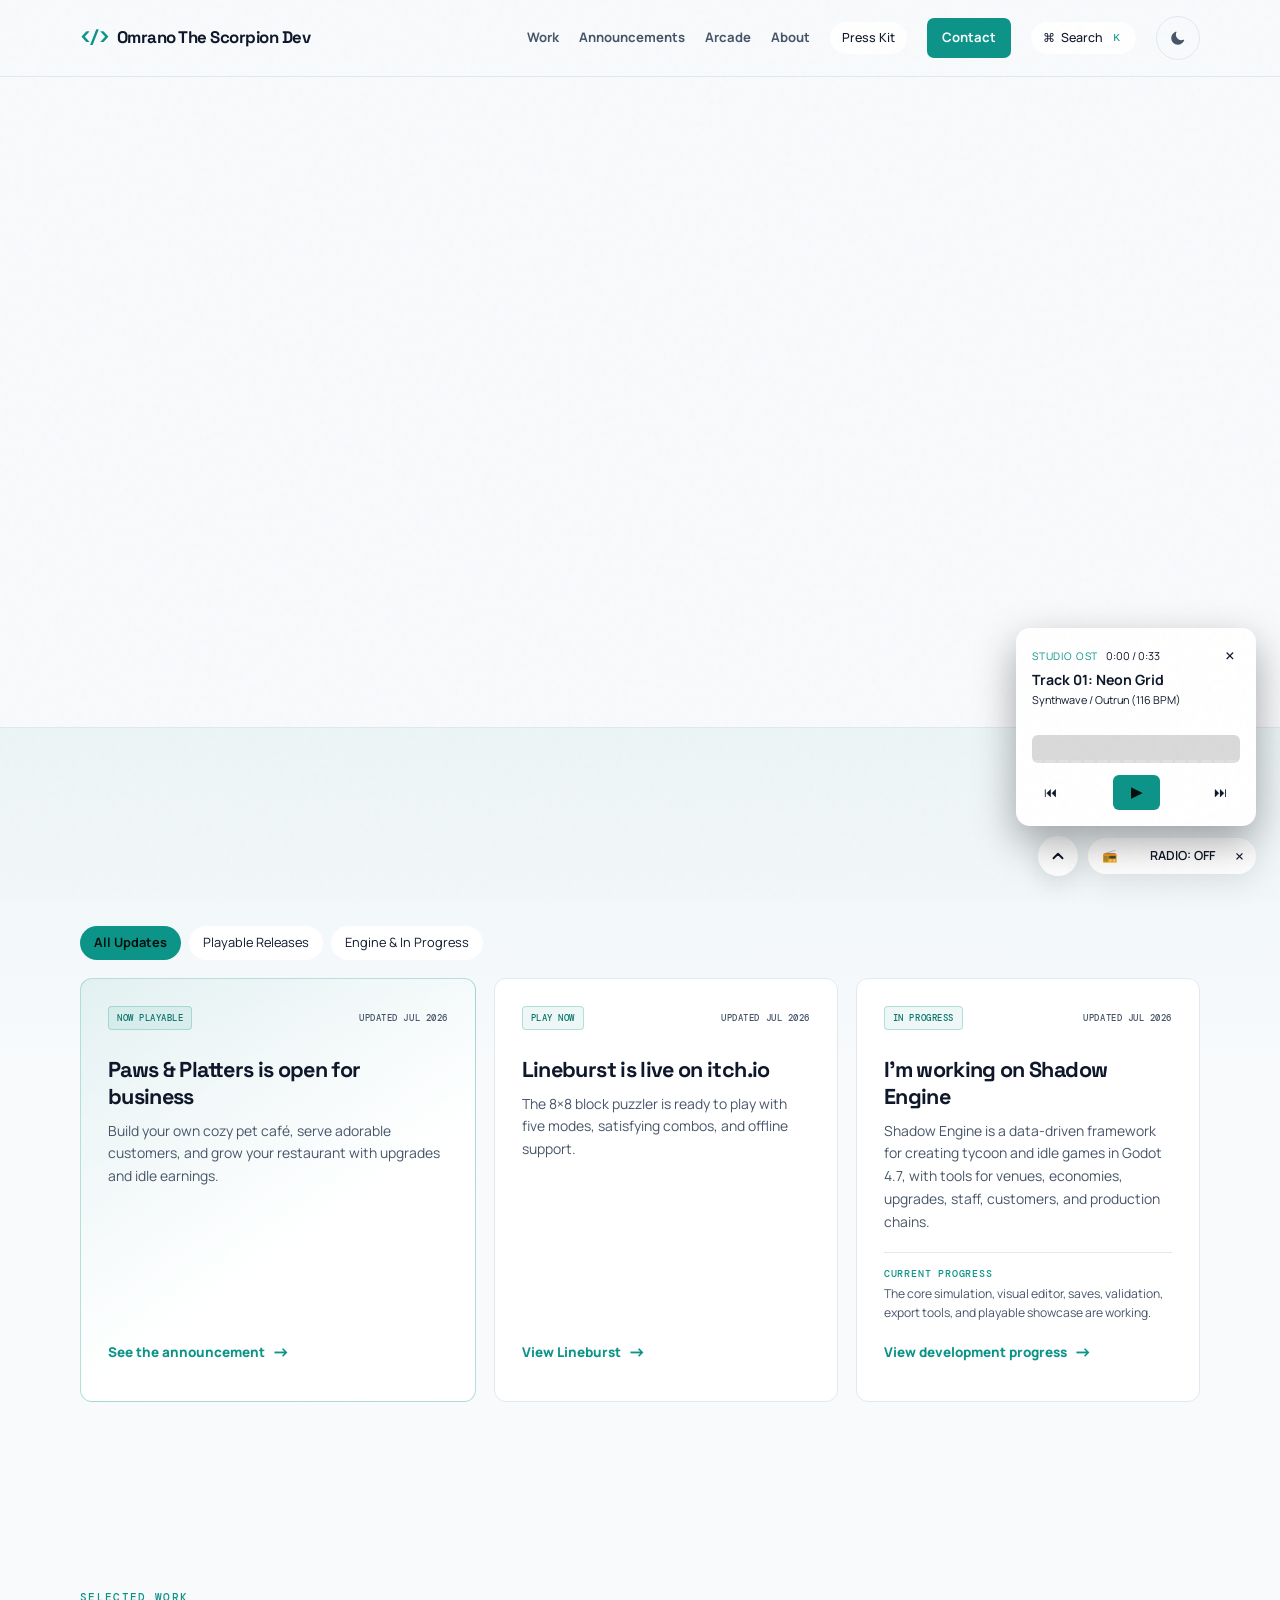
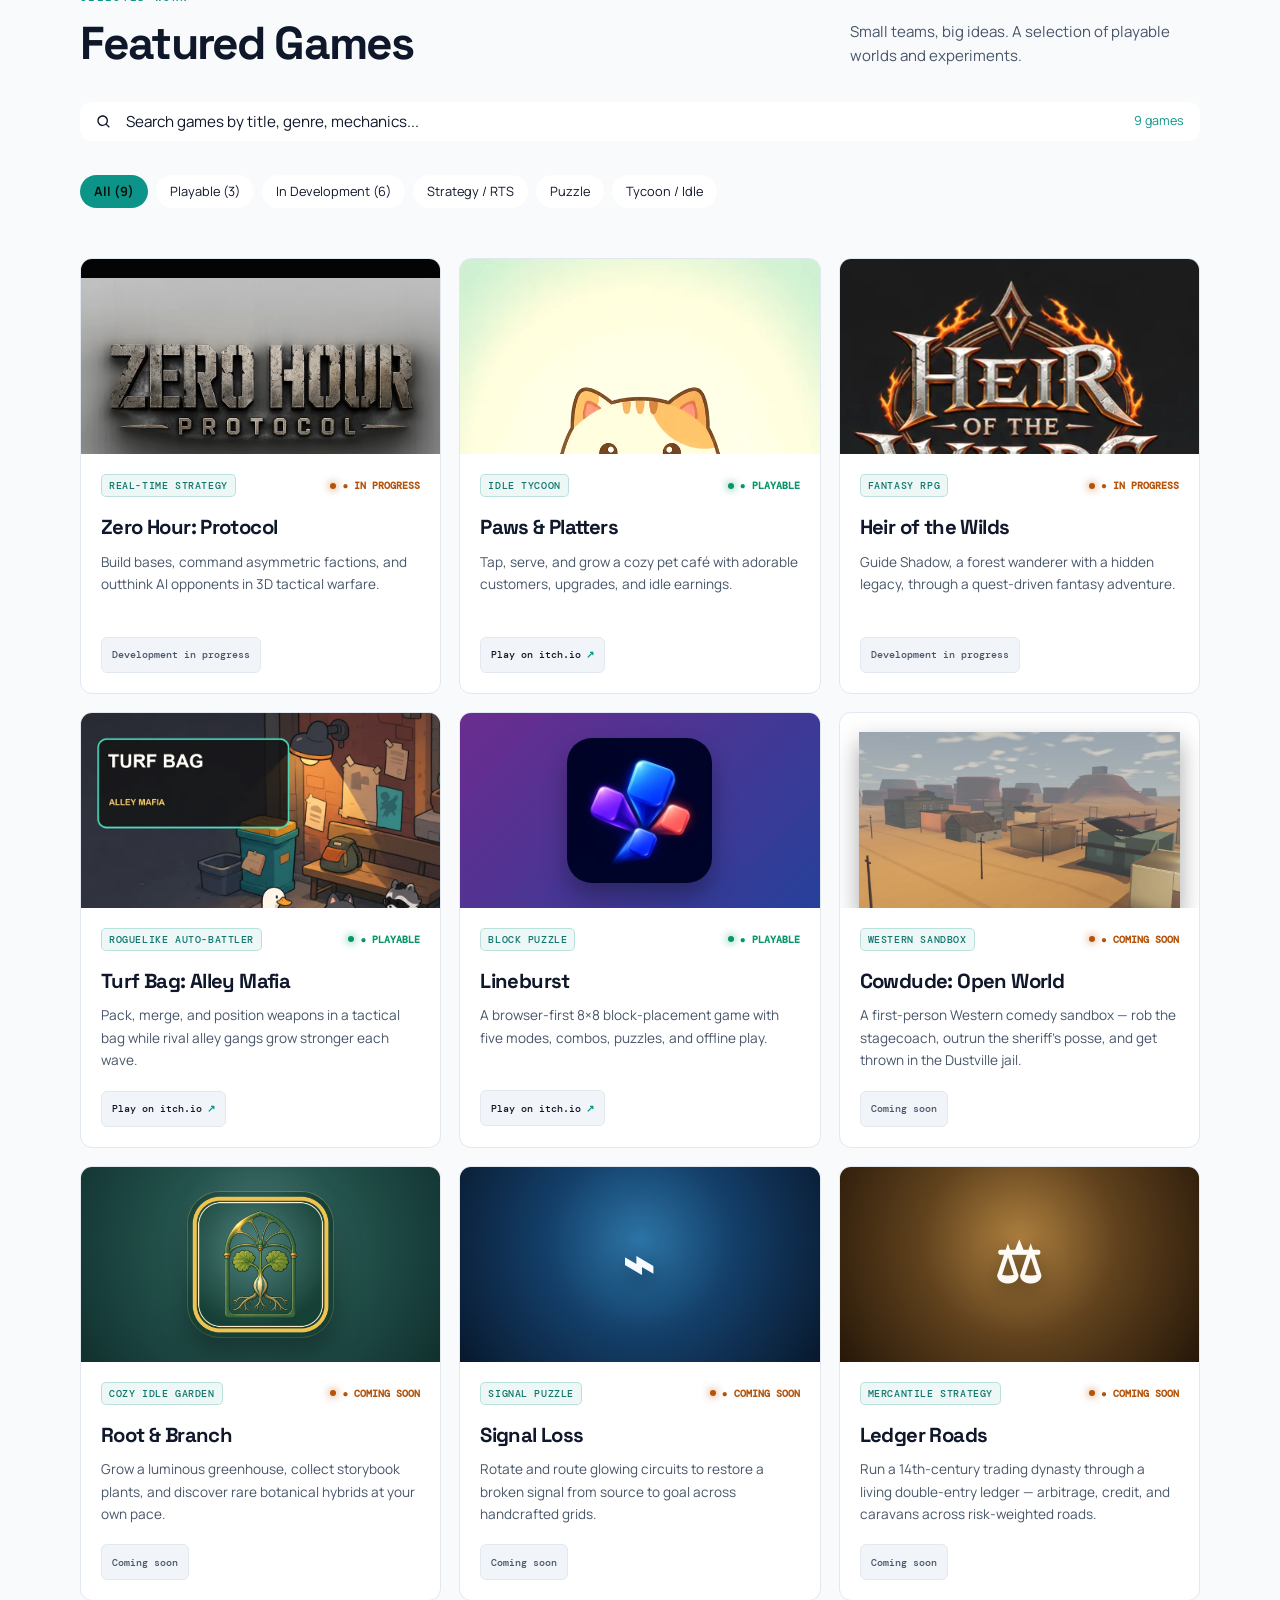
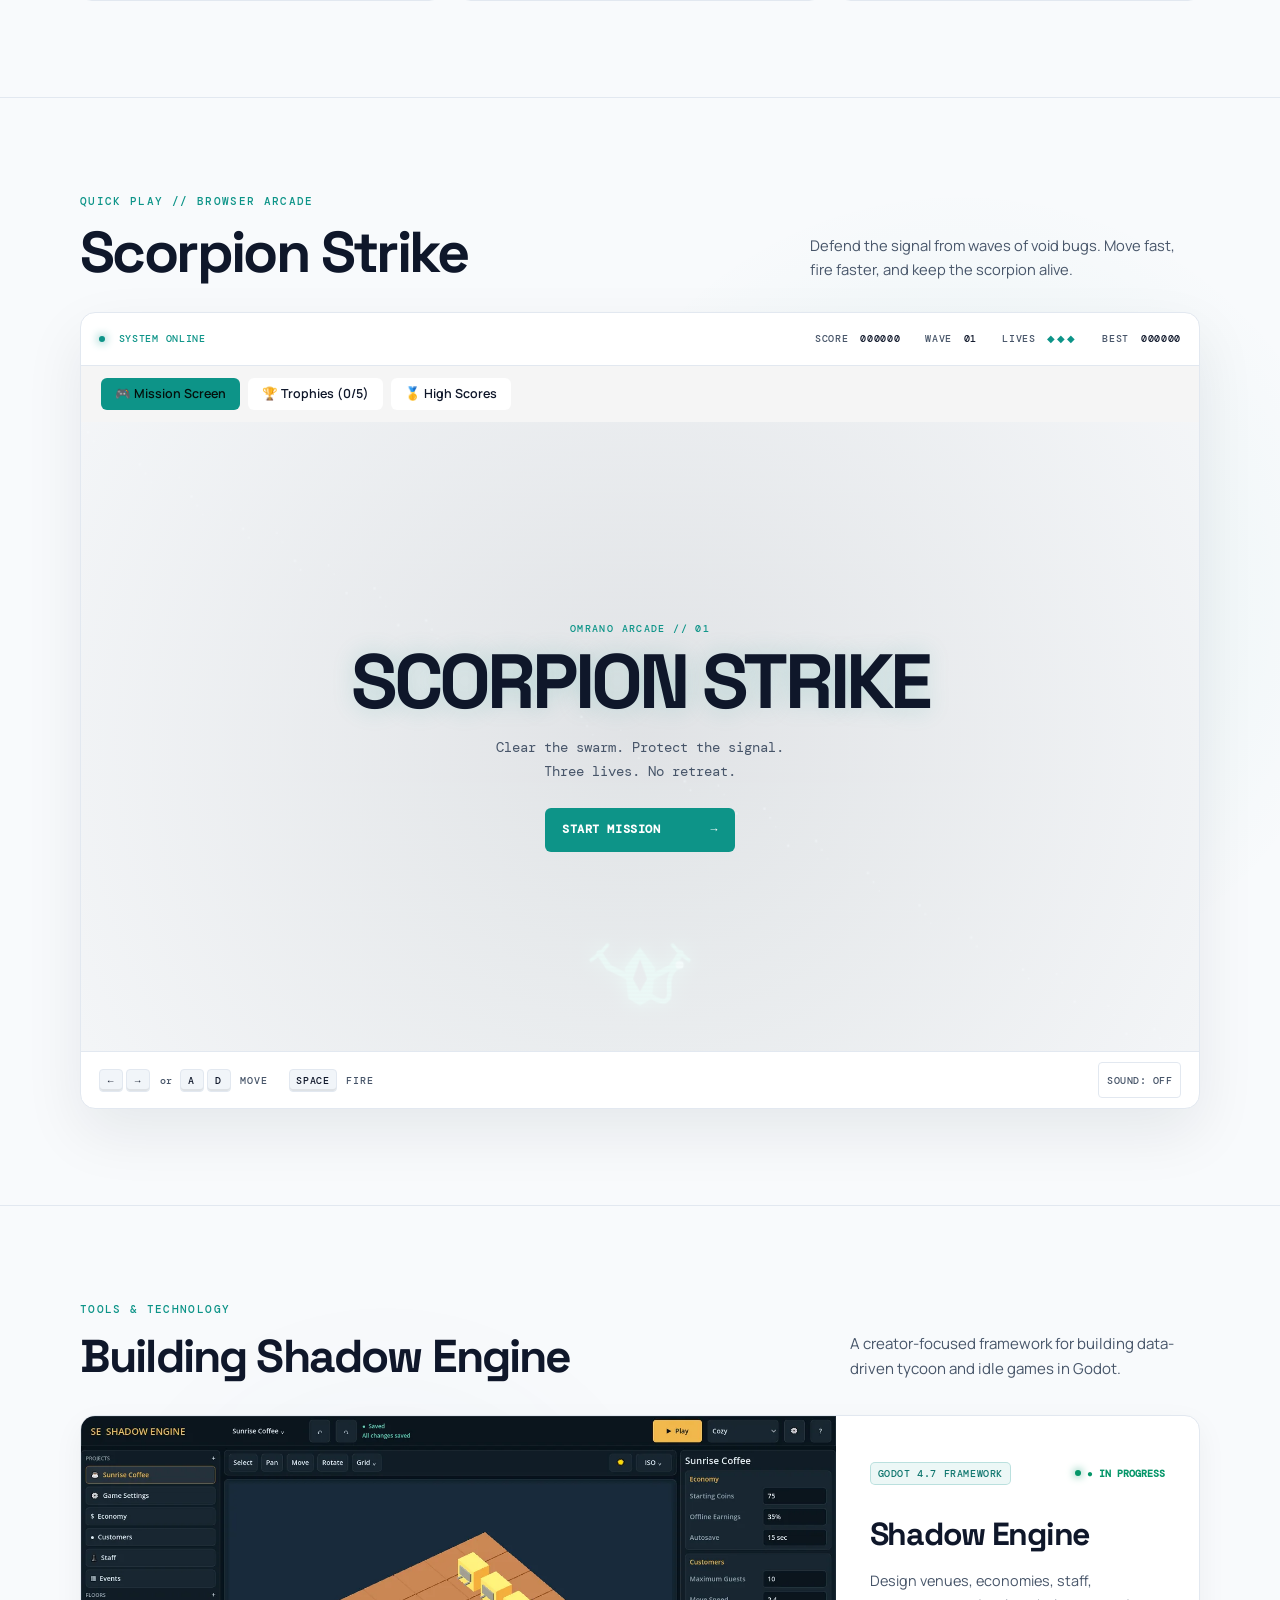
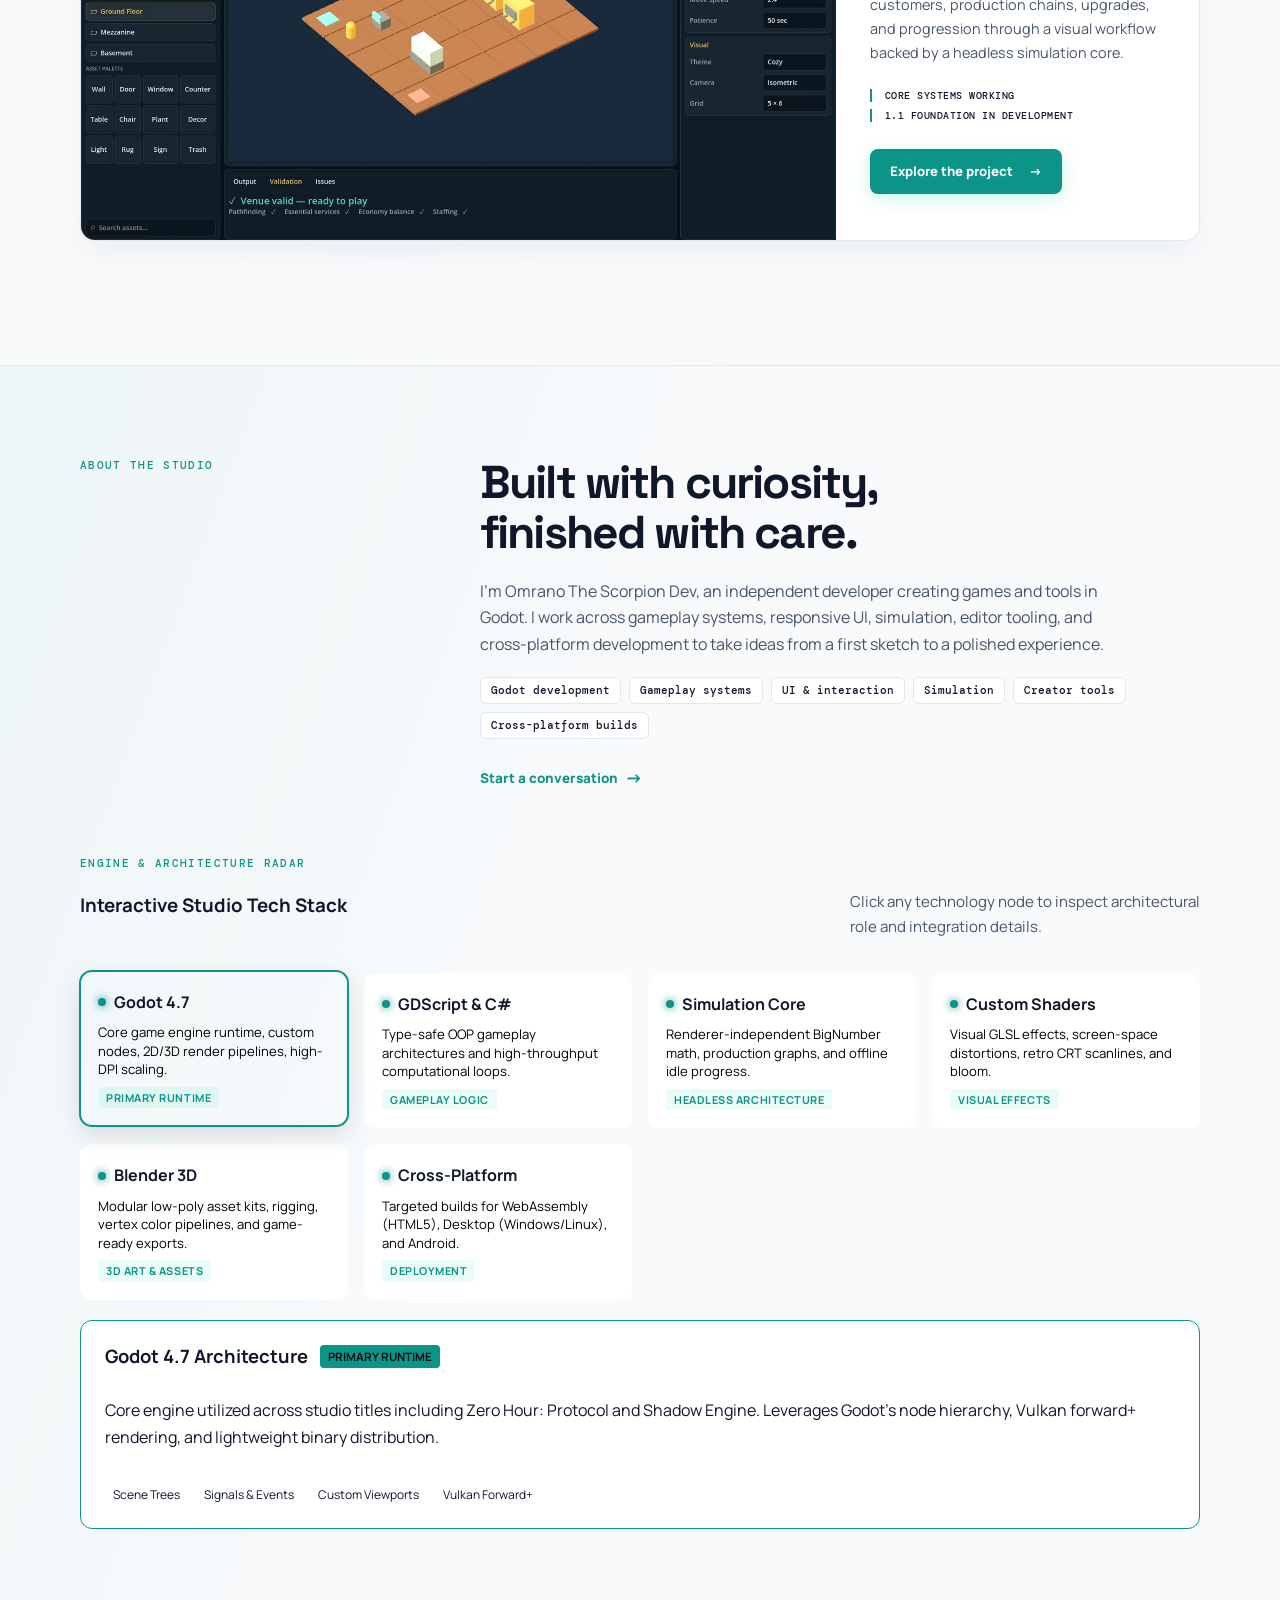
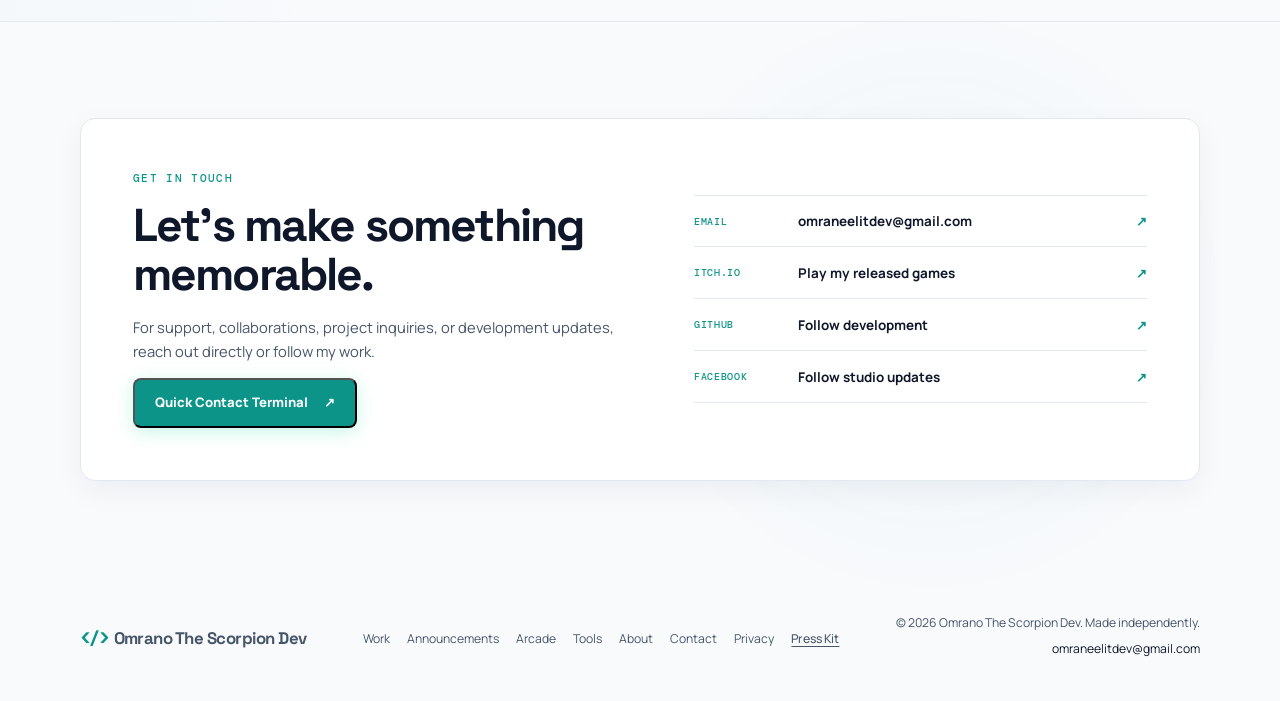
==== commit 81bd0392: "feat: add back-to-top button, radio hide/show controls, and remove trailer" ====
--- a/index.html
+++ b/index.html
@@ -175,7 +175,7 @@
         <article class="project-card game-card" data-status="progress" data-genre="strategy 3d" data-title="Zero Hour: Protocol" data-keywords="rts tactical warfare command bases asymmetric factions">
           <a class="project-card-link" href="games/zero-hour-protocol.html" aria-label="View Zero Hour: Protocol details"></a>
           <div class="project-visual visual-zero"><img class="game-art game-art-wide game-art-zero lightbox-trigger" src="assets/games/zero-hour-protocol.webp" width="960" height="640" loading="lazy" decoding="async" alt="Zero Hour: Protocol logo"></div>
-          <div class="card-content"><div class="card-topline"><span class="tag">REAL-TIME STRATEGY</span><span class="status status-progress">● IN PROGRESS</span></div><h3>Zero Hour: Protocol</h3><p>Build bases, command asymmetric factions, and outthink AI opponents in 3D tactical warfare.</p><div class="store-links"><span class="store-pending">Development in progress</span><button class="store-pending watch-trailer-btn" style="cursor:pointer; color:var(--bg); background:var(--accent);">Watch Trailer <b>↗</b></button></div></div>
+          <div class="card-content"><div class="card-topline"><span class="tag">REAL-TIME STRATEGY</span><span class="status status-progress">● IN PROGRESS</span></div><h3>Zero Hour: Protocol</h3><p>Build bases, command asymmetric factions, and outthink AI opponents in 3D tactical warfare.</p><div class="store-links"><span class="store-pending">Development in progress</span></div></div>
         </article>
         <article class="project-card game-card" data-status="playable" data-genre="tycoon idle" data-title="Paws &amp; Platters" data-keywords="pet cafe restaurant idle earnings cute animals customers">
           <a class="project-card-link" href="games/paws-and-platters.html" aria-label="View Paws &amp; Platters details"></a>
@@ -418,28 +418,51 @@
     </div>
   </footer>
 
-  <!-- Floating Jukebox (Scorpion Radio) -->
-  <aside class="scorpion-radio" id="scorpion-radio" aria-label="Studio Soundtrack Jukebox">
-    <button class="radio-toggle-btn" id="radio-toggle-btn" type="button" aria-expanded="false" title="Toggle Scorpion Radio">
-      <span class="radio-icon">📻</span>
-      <span class="radio-anim-bars" aria-hidden="true">
-        <span></span><span></span><span></span><span></span>
-      </span>
-      <span class="radio-status-label">RADIO: OFF</span>
+  <!-- Floating Dock: Back to Top & Scorpion Radio -->
+  <div class="floating-dock" id="floating-dock">
+    <button class="back-to-top-btn" id="back-to-top-btn" type="button" aria-label="Back to top" title="Back to top">
+      <svg width="18" height="18" viewBox="0 0 24 24" fill="none" stroke="currentColor" stroke-width="2.5" stroke-linecap="round" stroke-linejoin="round" aria-hidden="true">
+        <polyline points="18 15 12 9 6 15"></polyline>
+      </svg>
     </button>
-    <div class="radio-drawer" id="radio-drawer" hidden>
-      <div class="radio-meta">
-        <span class="radio-badge">PROCEDURAL SYNTH</span>
-        <strong class="radio-title" id="radio-track-title">Track 01: Neon Grid</strong>
-      </div>
-      <canvas id="radio-visualizer" class="radio-visualizer" width="160" height="28" aria-hidden="true"></canvas>
-      <div class="radio-actions">
-        <button id="radio-prev-btn" type="button" aria-label="Previous track">⏮</button>
-        <button id="radio-play-btn" class="radio-btn-play" type="button" aria-label="Play or pause soundtrack">▶</button>
-        <button id="radio-next-btn" type="button" aria-label="Next track">⏭</button>
-      </div>
-    </div>
-  </aside>
+
+    <button class="radio-show-btn" id="radio-show-btn" type="button" aria-label="Show Scorpion Radio" title="Show Scorpion Radio" hidden>
+      <span>📻</span>
+    </button>
+
+    <aside class="scorpion-radio" id="scorpion-radio" aria-label="Studio Soundtrack Jukebox">
+      <div class="radio-bar-group">
+        <button class="radio-toggle-btn" id="radio-toggle-btn" type="button" aria-expanded="false" title="Toggle Radio Track Details">
+          <span class="radio-icon">📻</span>
+          <span class="radio-anim-bars" aria-hidden="true">
+            <span></span><span></span><span></span><span></span>
+          </span>
+          <span class="radio-status-label">RADIO: OFF</span>
+        </button>
+        <button class="radio-hide-btn" id="radio-hide-btn" type="button" aria-label="Hide Radio Player" title="Hide Radio Player">&times;</button>
+      </div>
+      <div class="radio-drawer" id="radio-drawer" hidden>
+        <div class="radio-meta">
+          <div class="radio-meta-header">
+            <span class="radio-badge" id="radio-badge">STUDIO OST</span>
+            <span class="radio-timer" id="radio-time-display">0:00 / 0:33</span>
+            <button class="radio-drawer-close" id="radio-drawer-close" type="button" aria-label="Close track drawer" title="Hide track drawer">&times;</button>
+          </div>
+          <strong class="radio-title" id="radio-track-title">Track 01: Neon Grid</strong>
+          <span class="radio-genre" id="radio-track-genre">Synthwave / Outrun (116 BPM)</span>
+        </div>
+        <div class="radio-progress-bar" id="radio-progress-bar" role="progressbar" aria-valuenow="0" aria-valuemin="0" aria-valuemax="100" title="Seek track">
+          <div class="radio-progress-fill" id="radio-progress-fill"></div>
+        </div>
+        <canvas id="radio-visualizer" class="radio-visualizer" width="160" height="28" aria-hidden="true"></canvas>
+        <div class="radio-actions">
+          <button id="radio-prev-btn" type="button" aria-label="Previous track">⏮</button>
+          <button id="radio-play-btn" class="radio-btn-play" type="button" aria-label="Play or pause soundtrack">▶</button>
+          <button id="radio-next-btn" type="button" aria-label="Next track">⏭</button>
+        </div>
+      </div>
+    </aside>
+  </div>
 
   <!-- Global Command Palette -->
   <dialog id="command-palette" class="command-palette-modal">
@@ -538,15 +561,6 @@
   <!-- Toast Notification Container -->
   <div id="toast-container" class="toast-container" aria-live="polite" aria-atomic="true"></div>
 
-  <dialog id="trailer-modal" class="trailer-modal">
-    <div class="trailer-modal-header">
-      <h3>Zero Hour: Protocol - Trailer</h3>
-      <button class="trailer-close" id="close-trailer" aria-label="Close modal">&times;</button>
-    </div>
-    <div class="trailer-video-wrapper">
-      <iframe id="trailer-iframe" width="560" height="315" src="" title="Trailer video player" frameborder="0" allow="accelerometer; autoplay; clipboard-write; encrypted-media; gyroscope; picture-in-picture; web-share" allowfullscreen></iframe>
-    </div>
-  </dialog>
   <script src="site.js" defer></script>
   <script src="game.js" defer></script>
   <script data-goatcounter="https://omrane-elit.goatcounter.com/count" async src="//gc.zgo.at/count.js"></script>
--- a/styles.css
+++ b/styles.css
@@ -343,16 +343,6 @@
 .js .project-card-coming.reveal.is-visible:hover { transform:none; }
 .js .progress-card.reveal.is-visible:hover { transform:translateY(-4px); }
 
-/* Trailer Modal */
-.trailer-modal { max-width: 800px; width: 90%; padding: 0; border: 1px solid var(--line); border-radius: 12px; background: var(--surface); color: var(--text); box-shadow: 0 25px 50px -12px rgba(0,0,0,0.5); }
-.trailer-modal::backdrop { background: rgba(9, 20, 30, 0.65); backdrop-filter: blur(10px); }
-.trailer-modal-header { display: flex; justify-content: space-between; align-items: center; padding: 15px 20px; border-bottom: 1px solid var(--line); }
-.trailer-modal-header h3 { margin: 0; font-size: 1.1rem; font-weight: 700; letter-spacing: -0.02em; }
-.trailer-close { background: transparent; border: none; color: var(--muted); font-size: 1.8rem; line-height: 1; cursor: pointer; transition: color 0.2s; padding: 0; }
-.trailer-close:hover { color: var(--accent); }
-.trailer-video-wrapper { position: relative; padding-bottom: 56.25%; height: 0; overflow: hidden; }
-.trailer-video-wrapper iframe { position: absolute; top: 0; left: 0; width: 100%; height: 100%; border: 0; }
-
 /* Theme Toggle Button */
 .theme-toggle { background: transparent; border: 1px solid var(--line); border-radius: 50%; width: 44px; height: 44px; display: inline-grid; place-items: center; cursor: pointer; color: var(--muted); transition: color 0.2s, border-color 0.2s, background 0.2s; margin-left: auto; }
 .theme-toggle:hover { color: var(--accent); border-color: var(--accent); background: rgba(54,224,165,.07); }
@@ -440,10 +430,6 @@
 [data-theme="light"] .game-overlay > p:not(.game-kicker) { color: var(--muted); }
 [data-theme="light"] .game-start { background: var(--accent); color: #ffffff; }
 [data-theme="light"] .game-start:hover { background: var(--accent-deep); color: #ffffff; }
-
-/* Modal */
-[data-theme="light"] .trailer-modal { box-shadow: 0 25px 50px -12px rgba(15, 23, 42, 0.25); }
-[data-theme="light"] .trailer-modal::backdrop { background: rgba(15, 23, 42, 0.45); }
 
 @media (max-width:960px) {
   .project-grid { grid-template-columns:repeat(2,1fr); }
@@ -891,33 +877,133 @@
 }
 
 /* Floating Jukebox (Scorpion Radio) */
-.scorpion-radio {
+/* Floating Dock (Back to Top & Scorpion Radio) */
+.floating-dock {
   position: fixed;
   bottom: 24px;
   right: 24px;
   z-index: 1000;
-}
-.radio-toggle-btn {
-  display: flex;
-  align-items: center;
-  gap: 8px;
+  display: flex;
+  align-items: center;
+  gap: 10px;
+}
+
+/* Back to Top Button */
+.back-to-top-btn {
+  width: 40px;
+  height: 40px;
+  border-radius: 50%;
   background: var(--surface);
   backdrop-filter: blur(12px);
   -webkit-backdrop-filter: blur(12px);
   border: 1px solid var(--border);
+  color: var(--text);
+  box-shadow: 0 8px 24px rgba(0,0,0,0.3);
+  display: flex;
+  align-items: center;
+  justify-content: center;
+  cursor: pointer;
+  opacity: 0;
+  pointer-events: none;
+  transform: translateY(10px) scale(0.9);
+  transition: opacity 0.25s cubic-bezier(0.16, 1, 0.3, 1),
+              transform 0.25s cubic-bezier(0.16, 1, 0.3, 1),
+              border-color 0.2s, background 0.2s, color 0.2s, box-shadow 0.2s;
+}
+.back-to-top-btn.is-visible {
+  opacity: 1;
+  pointer-events: auto;
+  transform: translateY(0) scale(1);
+}
+.back-to-top-btn:hover {
+  border-color: var(--accent);
+  color: var(--accent);
+  transform: translateY(-2px) scale(1.04);
+  box-shadow: 0 12px 28px rgba(0,0,0,0.4);
+}
+.back-to-top-btn:active {
+  transform: translateY(0) scale(0.98);
+}
+
+/* Radio Unhide Floating Button */
+.radio-show-btn {
+  width: 40px;
+  height: 40px;
+  border-radius: 50%;
+  background: var(--surface);
+  backdrop-filter: blur(12px);
+  -webkit-backdrop-filter: blur(12px);
+  border: 1px solid var(--border);
+  color: var(--text);
+  box-shadow: 0 8px 24px rgba(0,0,0,0.3);
+  display: flex;
+  align-items: center;
+  justify-content: center;
+  cursor: pointer;
+  font-size: 1.1rem;
+  transition: border-color 0.2s, transform 0.2s, box-shadow 0.2s;
+}
+.radio-show-btn:hover {
+  border-color: var(--accent);
+  transform: translateY(-2px) scale(1.04);
+  box-shadow: 0 12px 28px rgba(0,0,0,0.4);
+}
+.radio-show-btn[hidden] {
+  display: none;
+}
+
+.scorpion-radio {
+  position: relative;
+}
+.radio-bar-group {
+  display: flex;
+  align-items: center;
+  background: var(--surface);
+  backdrop-filter: blur(12px);
+  -webkit-backdrop-filter: blur(12px);
+  border: 1px solid var(--border);
   box-shadow: 0 10px 30px rgba(0,0,0,0.3);
-  padding: 8px 14px;
   border-radius: 999px;
+  transition: all var(--trans);
+}
+.radio-bar-group:hover {
+  border-color: var(--accent);
+}
+.radio-toggle-btn {
+  display: flex;
+  align-items: center;
+  gap: 8px;
+  background: transparent;
+  border: none;
+  padding: 8px 10px 8px 14px;
+  border-radius: 999px 0 0 999px;
   color: var(--text);
   font-family: var(--font-mono);
   font-size: 0.78rem;
   font-weight: 600;
   cursor: pointer;
-  transition: all var(--trans);
+  transition: color 0.2s;
 }
 .radio-toggle-btn:hover {
-  border-color: var(--accent);
-  transform: translateY(-2px);
+  color: var(--accent);
+}
+.radio-hide-btn {
+  background: transparent;
+  border: none;
+  border-left: 1px solid var(--border);
+  color: var(--text-muted);
+  font-size: 1.15rem;
+  line-height: 1;
+  padding: 8px 12px 8px 10px;
+  border-radius: 0 999px 999px 0;
+  cursor: pointer;
+  display: grid;
+  place-items: center;
+  transition: color 0.2s, background 0.2s;
+}
+.radio-hide-btn:hover {
+  color: var(--accent);
+  background: rgba(255, 255, 255, 0.06);
 }
 .radio-anim-bars {
   display: inline-flex;
@@ -960,12 +1046,39 @@
   flex-direction: column;
   gap: 12px;
 }
+.radio-meta-header {
+  display: flex;
+  align-items: center;
+  gap: 8px;
+}
+.radio-drawer-close {
+  background: transparent;
+  border: none;
+  color: var(--text-muted);
+  font-size: 1.25rem;
+  line-height: 1;
+  cursor: pointer;
+  padding: 2px 5px;
+  margin-left: auto;
+  border-radius: 4px;
+  display: grid;
+  place-items: center;
+  transition: color 0.2s, background 0.2s;
+}
+.radio-drawer-close:hover {
+  color: var(--accent);
+  background: rgba(255, 255, 255, 0.08);
+}
 .radio-meta .radio-badge {
   font-family: var(--font-mono);
   font-size: 0.65rem;
   color: var(--accent);
   letter-spacing: 0.08em;
-  display: block;
+}
+.radio-meta .radio-timer {
+  font-family: var(--font-mono);
+  font-size: 0.68rem;
+  color: var(--text-muted);
 }
 .radio-meta .radio-title {
   font-size: 0.88rem;
@@ -974,6 +1087,27 @@
   white-space: nowrap;
   overflow: hidden;
   text-overflow: ellipsis;
+}
+.radio-meta .radio-genre {
+  font-family: var(--font-mono);
+  font-size: 0.68rem;
+  color: var(--text-muted);
+  display: block;
+}
+.radio-progress-bar {
+  width: 100%;
+  height: 4px;
+  background: var(--bg-alt);
+  border-radius: 2px;
+  overflow: hidden;
+  cursor: pointer;
+  margin-top: -2px;
+}
+.radio-progress-fill {
+  height: 100%;
+  width: 0%;
+  background: var(--accent);
+  transition: width 0.1s linear;
 }
 .radio-visualizer {
   width: 100%;
@@ -1594,8 +1728,16 @@
 [data-theme="light"] .arcade-subnav {
   background: rgba(0, 0, 0, 0.04);
 }
-[data-theme="light"] .radio-toggle-btn {
+[data-theme="light"] .radio-bar-group {
   box-shadow: 0 10px 30px rgba(0, 0, 0, 0.08);
+}
+[data-theme="light"] .back-to-top-btn,
+[data-theme="light"] .radio-show-btn {
+  box-shadow: 0 8px 24px rgba(15, 23, 42, 0.12);
+}
+[data-theme="light"] .radio-hide-btn:hover,
+[data-theme="light"] .radio-drawer-close:hover {
+  background: rgba(15, 23, 42, 0.06);
 }
 [data-theme="light"] .cmd-palette-box,
 [data-theme="light"] .studio-modal .modal-header,
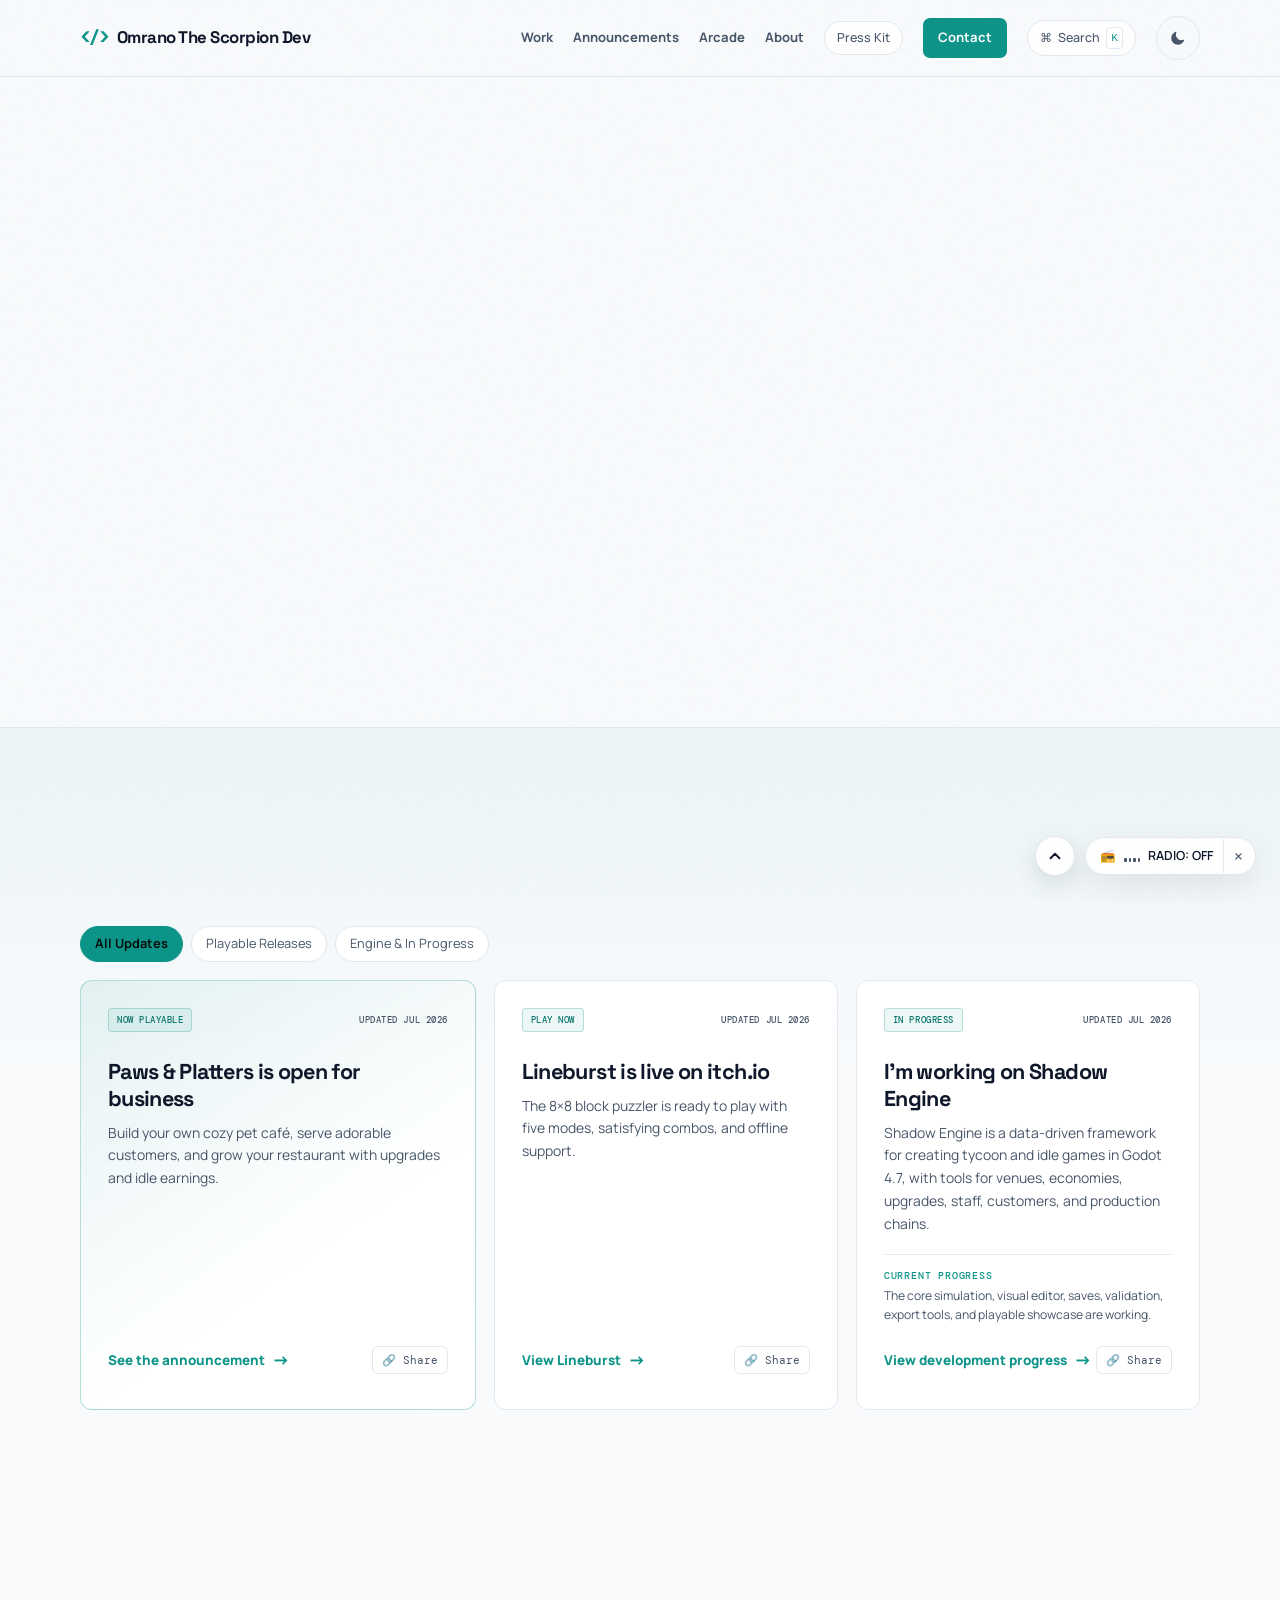
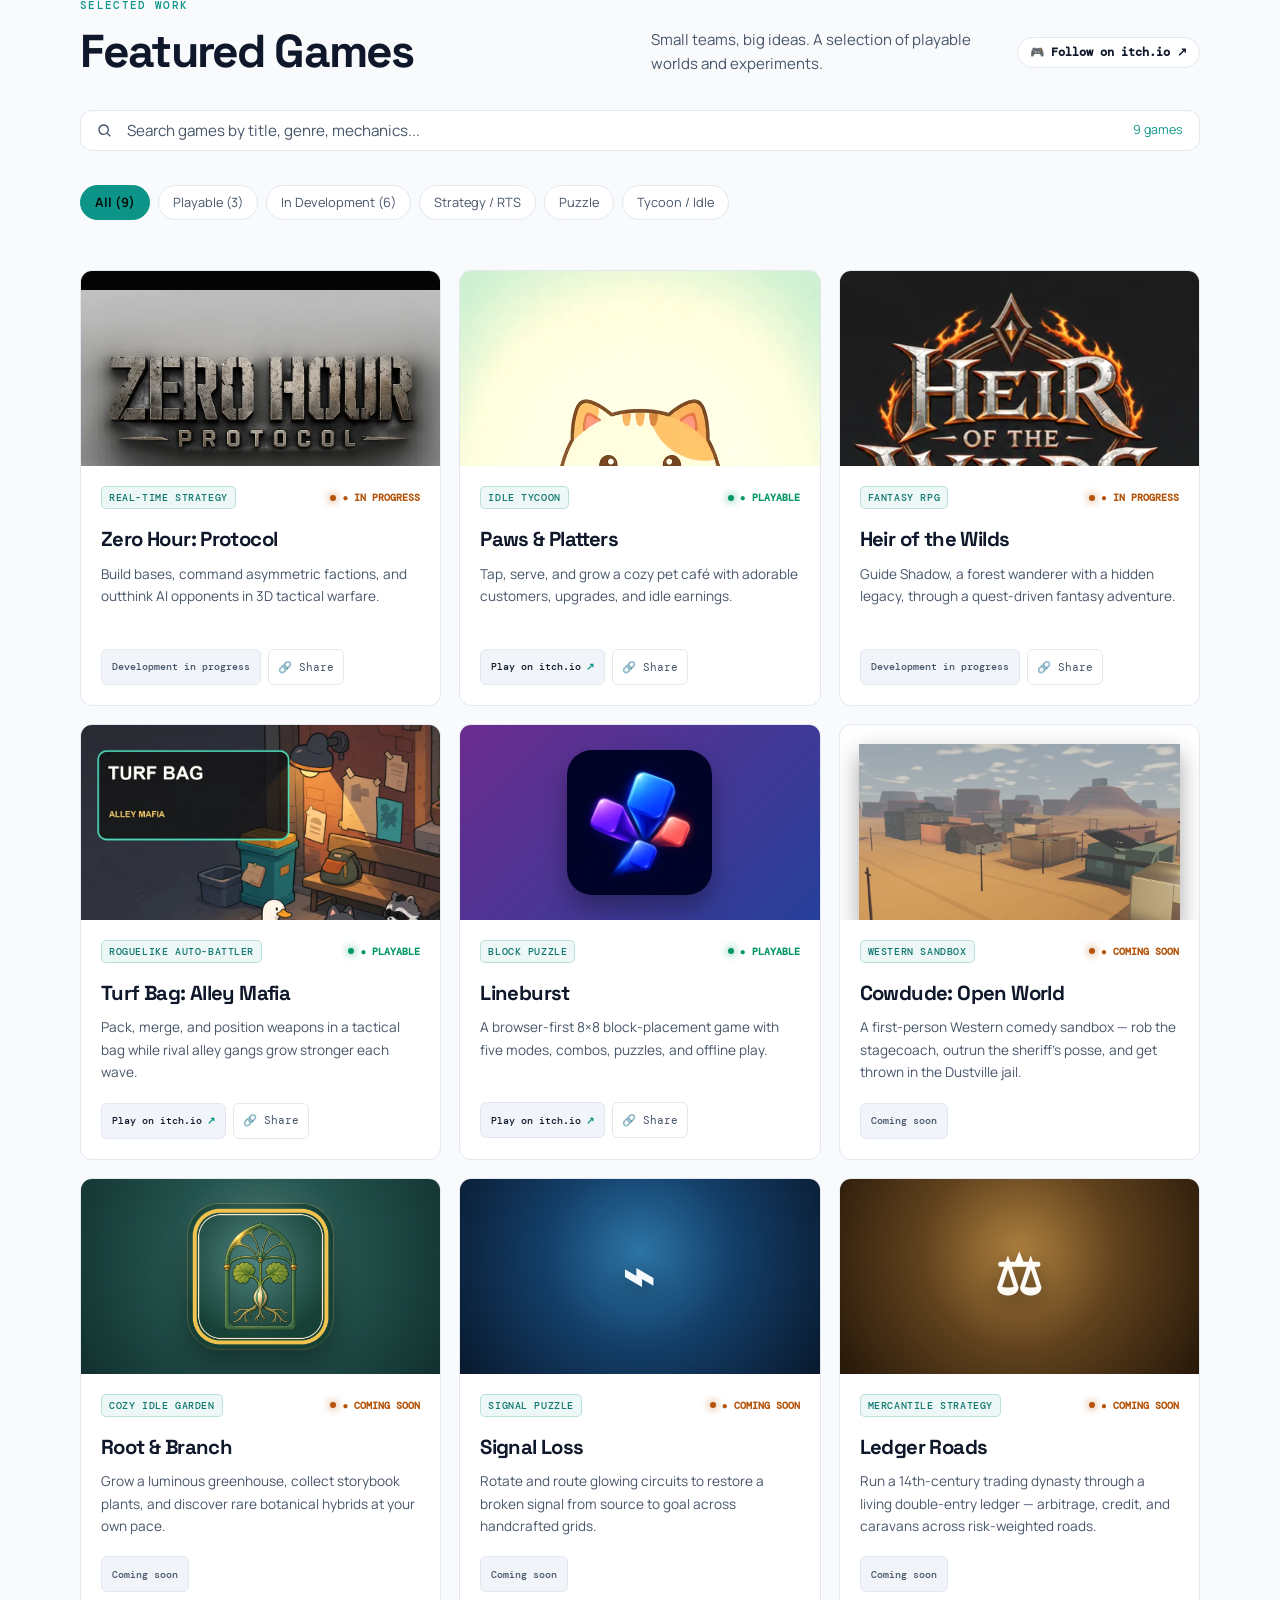
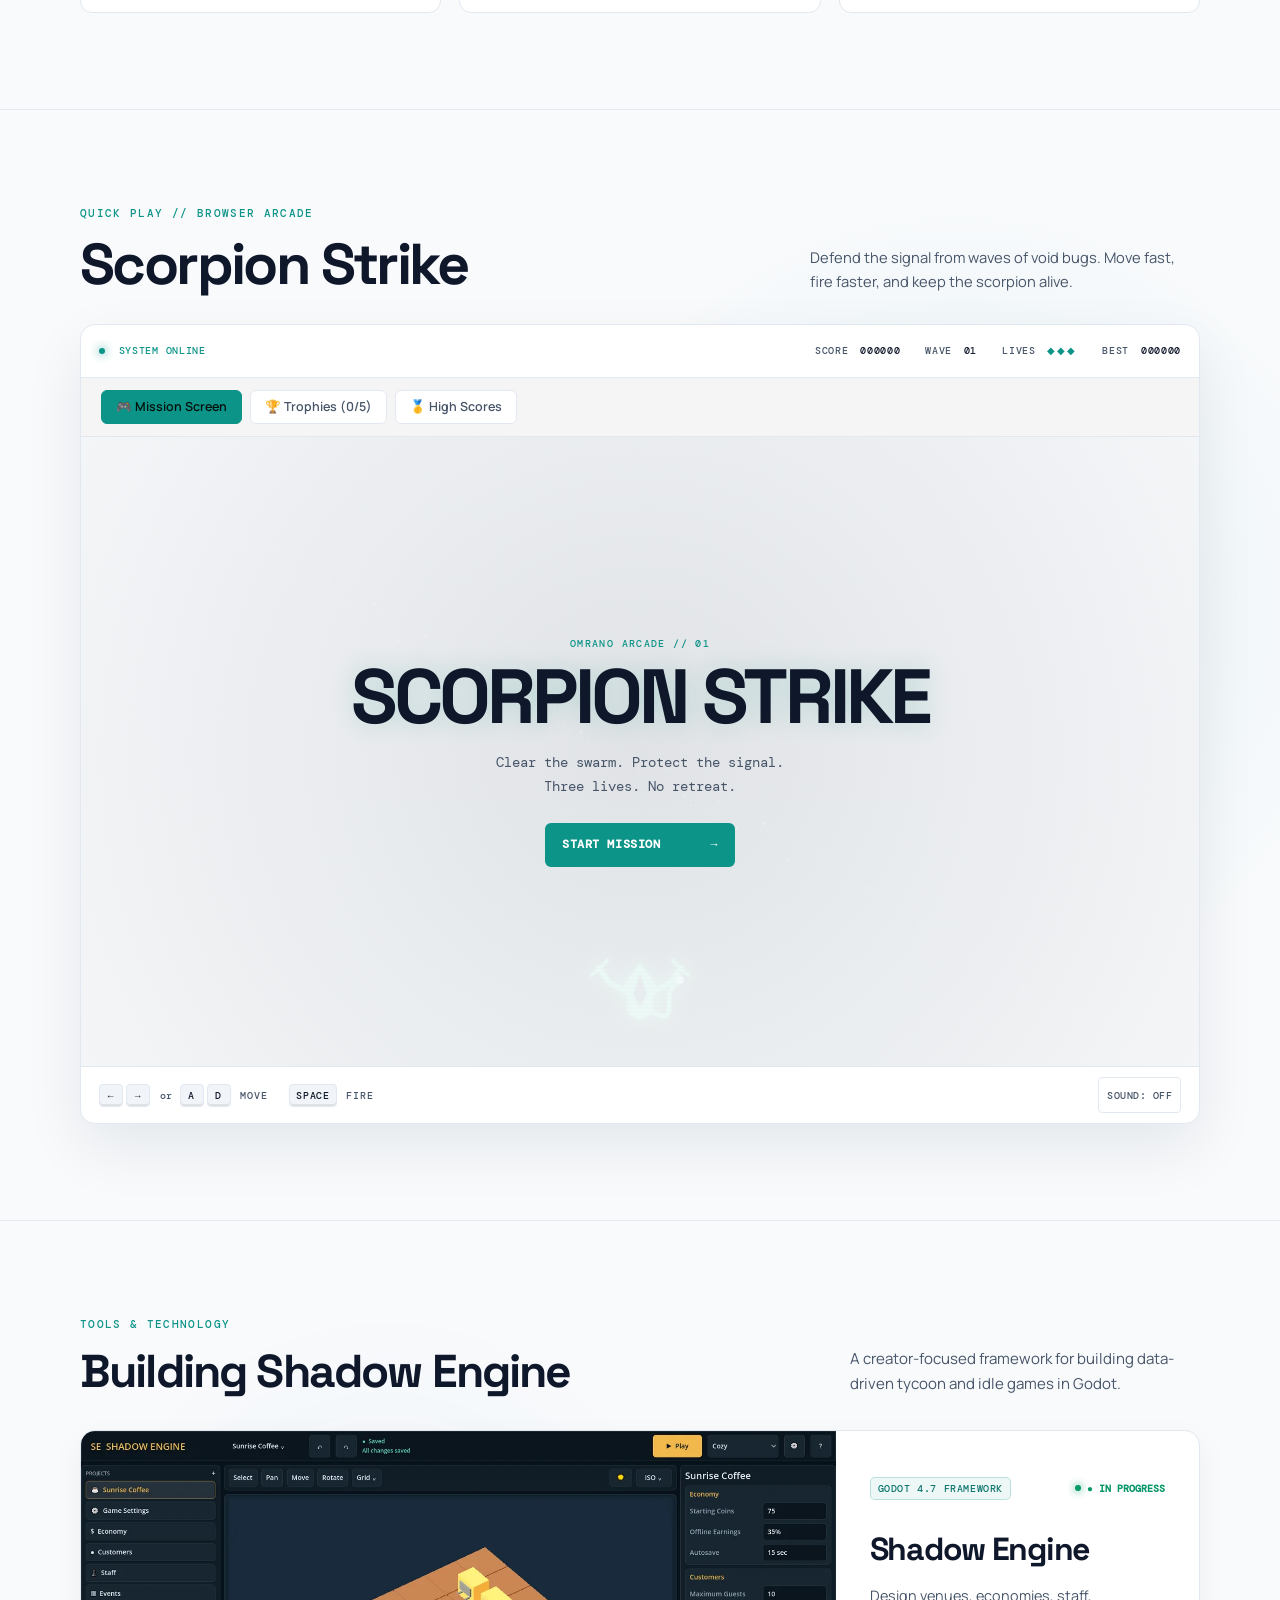
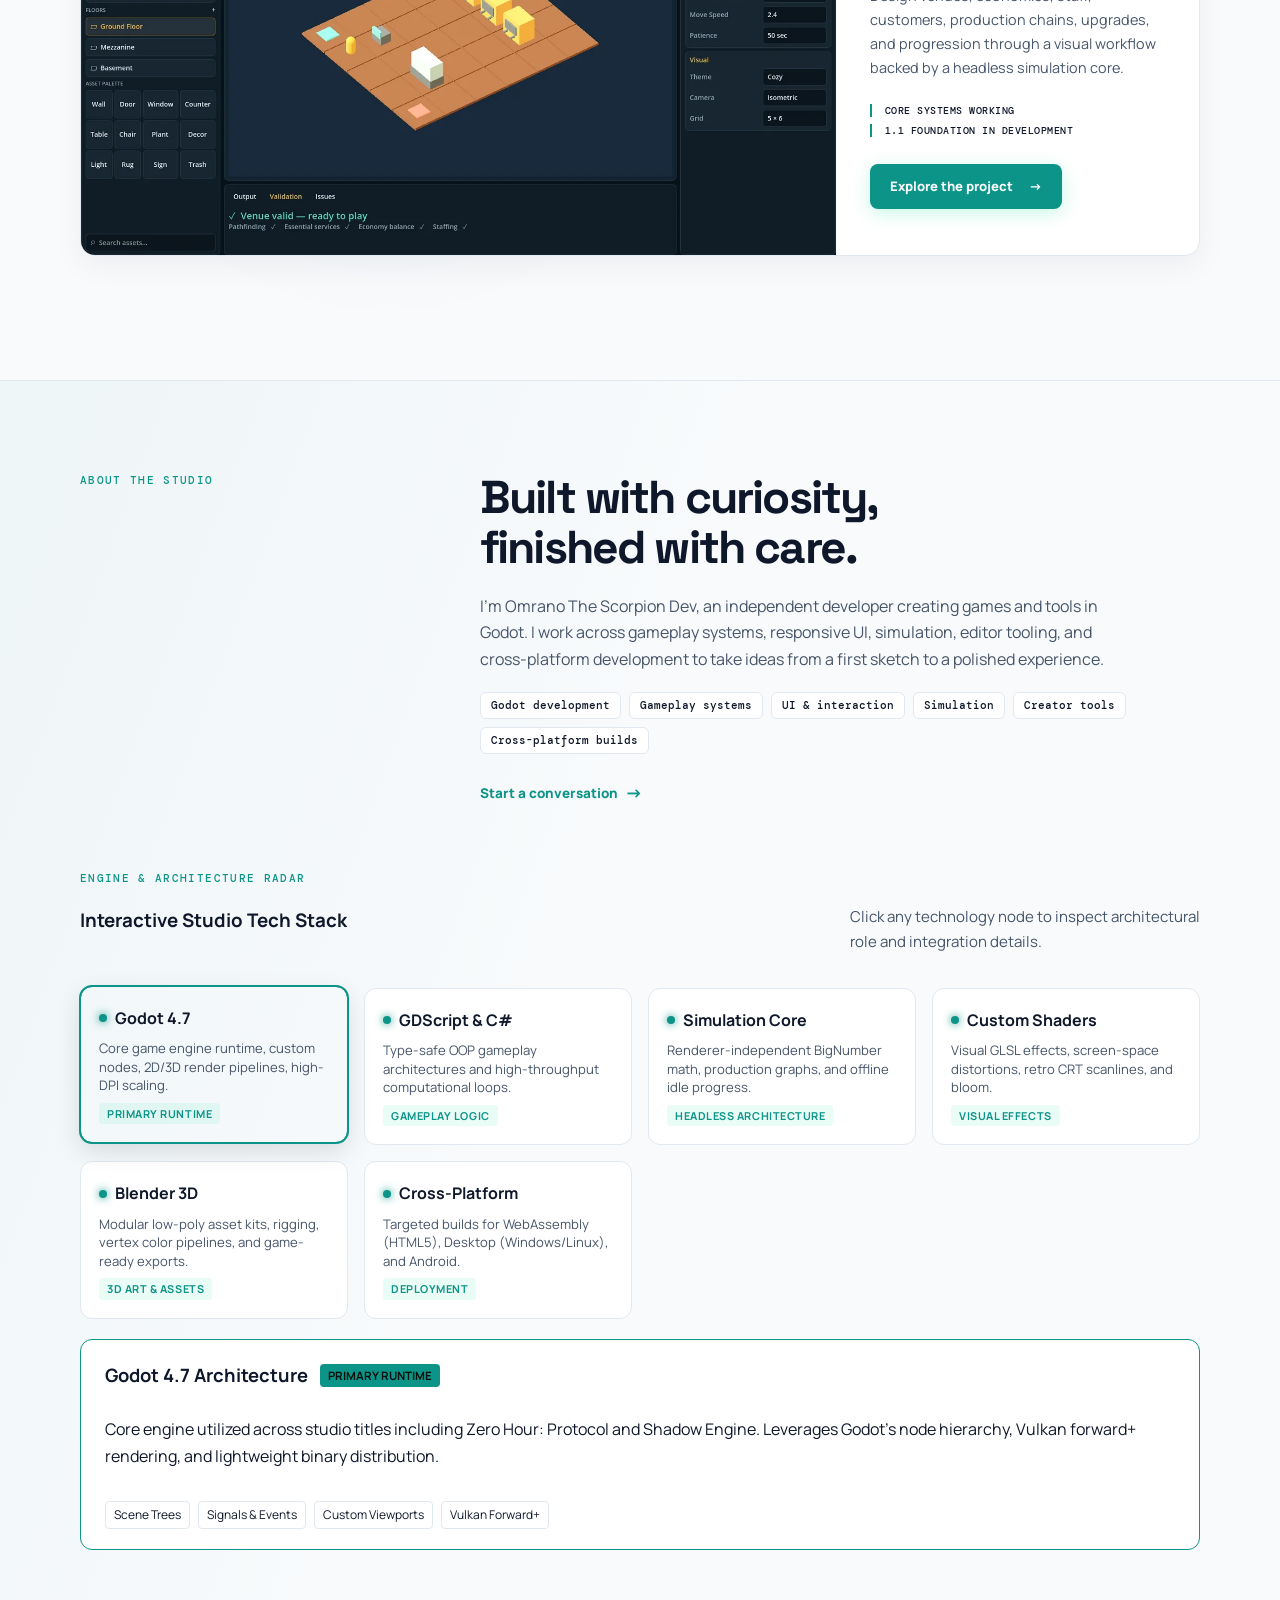
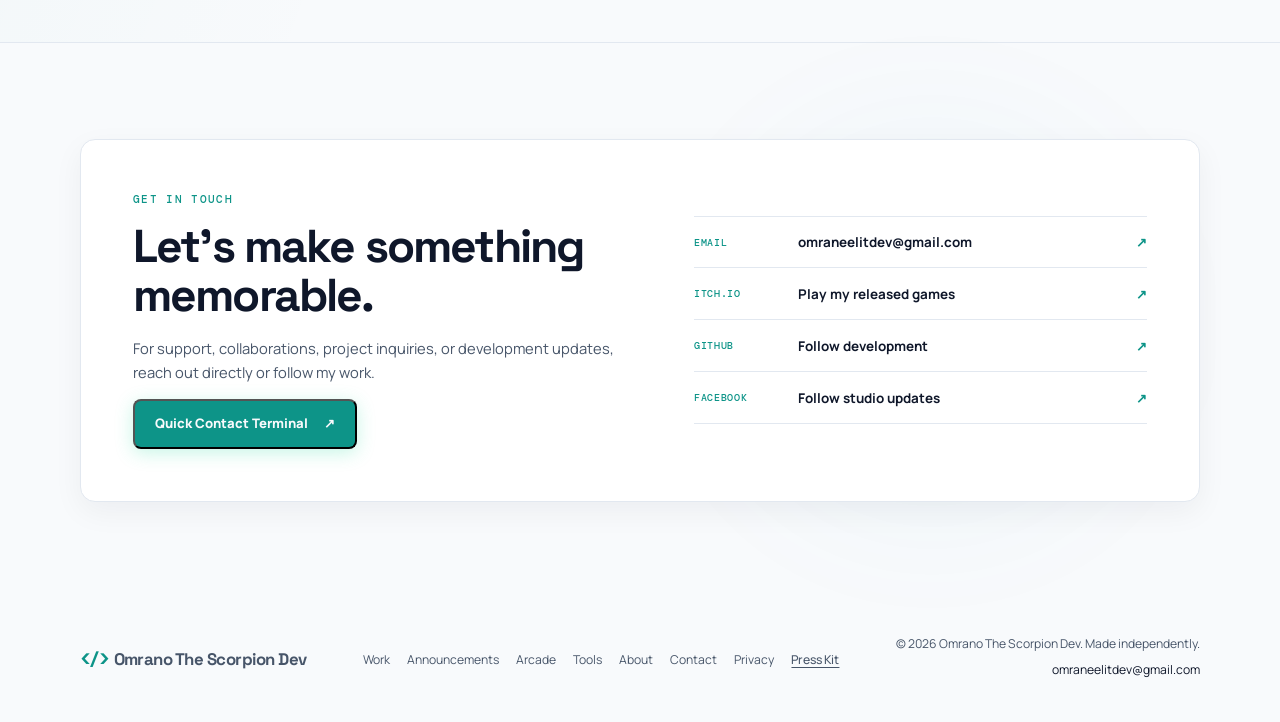
==== commit c1494092: "feat: complete portfolio enhancements (radio volume, arcade touch & EMP, share buttons, RSS, PWA)" ====
--- a/index.html
+++ b/index.html
@@ -24,6 +24,7 @@
   <meta name="theme-color" content="#f4f7f9" media="(prefers-color-scheme: light)">
   <meta name="mobile-web-app-capable" content="yes">
   <title>Omrano The Scorpion Dev — Indie Developer</title>
+  <link rel="alternate" type="application/rss+xml" title="Omrano The Scorpion Dev RSS Feed" href="feed.xml">
   <link rel="preconnect" href="https://fonts.googleapis.com">
   <link rel="preconnect" href="https://fonts.gstatic.com" crossorigin>
   <link href="https://fonts.googleapis.com/css2?family=DM+Mono:wght@400;500&amp;family=Manrope:wght@400;500;600;700;800&amp;family=Space+Grotesk:wght@600;700&amp;display=swap" rel="stylesheet">
@@ -119,8 +120,14 @@
     <section id="announcements" class="announcements-section">
       <div class="container">
         <div class="section-heading announcements-heading">
-          <div><p class="eyebrow">LATEST FROM THE STUDIO</p><h2>Announcements</h2></div>
-          <p class="section-intro">Release news, development updates, and what I’m working on next.</p>
+          <div>
+            <p class="eyebrow">LATEST FROM THE STUDIO</p>
+            <h2>Announcements</h2>
+          </div>
+          <div class="announcements-subhead">
+            <p class="section-intro">Release news, development updates, and what I’m working on next.</p>
+            <a class="rss-link-badge" href="feed.xml" target="_blank" rel="noopener" title="Subscribe to Studio RSS Feed" aria-label="Subscribe to Studio RSS Feed"><span>📡 RSS FEED</span></a>
+          </div>
         </div>
         <div class="filter-tabs announcement-filter-tabs" role="tablist" aria-label="Filter announcements">
           <button class="filter-tab active" data-cat="all" type="button">All Updates</button>
@@ -132,20 +139,29 @@
             <div class="announcement-meta"><span class="announcement-badge">NOW PLAYABLE</span><time datetime="2026-07-29">UPDATED JUL 2026</time></div>
             <h3>Paws &amp; Platters is open for business</h3>
             <p>Build your own cozy pet café, serve adorable customers, and grow your restaurant with upgrades and idle earnings.</p>
-            <a class="text-link" href="games/paws-and-platters.html">See the announcement <span>→</span></a>
+            <div class="announcement-foot">
+              <a class="text-link" href="games/paws-and-platters.html">See the announcement <span>→</span></a>
+              <button class="card-share-btn" type="button" data-share-title="Paws &amp; Platters is open for business" data-share-url="games/paws-and-platters.html" aria-label="Share announcement">🔗 Share</button>
+            </div>
           </article>
           <article class="announcement-card" data-category="playable">
             <div class="announcement-meta"><span class="announcement-badge">PLAY NOW</span><time datetime="2026-07-29">UPDATED JUL 2026</time></div>
             <h3>Lineburst is live on itch.io</h3>
             <p>The 8×8 block puzzler is ready to play with five modes, satisfying combos, and offline support.</p>
-            <a class="text-link" href="games/lineburst.html">View Lineburst <span>→</span></a>
+            <div class="announcement-foot">
+              <a class="text-link" href="games/lineburst.html">View Lineburst <span>→</span></a>
+              <button class="card-share-btn" type="button" data-share-title="Lineburst is live on itch.io" data-share-url="games/lineburst.html" aria-label="Share announcement">🔗 Share</button>
+            </div>
           </article>
           <article class="announcement-card" data-category="devlog">
             <div class="announcement-meta"><span class="announcement-badge">IN PROGRESS</span><time datetime="2026-07-29">UPDATED JUL 2026</time></div>
             <h3>I’m working on Shadow Engine</h3>
             <p>Shadow Engine is a data-driven framework for creating tycoon and idle games in Godot 4.7, with tools for venues, economies, upgrades, staff, customers, and production chains.</p>
             <div class="announcement-progress"><strong>Current progress</strong><span>The core simulation, visual editor, saves, validation, export tools, and playable showcase are working.</span></div>
-            <a class="text-link" href="projects/shadow-engine.html">View development progress <span>→</span></a>
+            <div class="announcement-foot">
+              <a class="text-link" href="projects/shadow-engine.html">View development progress <span>→</span></a>
+              <button class="card-share-btn" type="button" data-share-title="I'm working on Shadow Engine" data-share-url="projects/shadow-engine.html" aria-label="Share announcement">🔗 Share</button>
+            </div>
           </article>
         </div>
       </div>
@@ -153,8 +169,14 @@
 
     <section id="games" class="section container">
       <div class="section-heading">
-        <div><p class="eyebrow">SELECTED WORK</p><h2>Featured Games</h2></div>
-        <p class="section-intro">Small teams, big ideas. A selection of playable worlds and experiments.</p>
+        <div class="games-heading-left">
+          <p class="eyebrow">SELECTED WORK</p>
+          <h2>Featured Games</h2>
+        </div>
+        <div class="games-heading-right">
+          <p class="section-intro">Small teams, big ideas. A selection of playable worlds and experiments.</p>
+          <a class="itch-follow-badge" href="https://omrane-el-it.itch.io/" target="_blank" rel="noopener noreferrer" title="Follow Omrano on itch.io"><span>🎮 Follow on itch.io ↗</span></a>
+        </div>
       </div>
       <div class="game-filter-bar">
         <div class="game-search-wrap">
@@ -175,27 +197,27 @@
         <article class="project-card game-card" data-status="progress" data-genre="strategy 3d" data-title="Zero Hour: Protocol" data-keywords="rts tactical warfare command bases asymmetric factions">
           <a class="project-card-link" href="games/zero-hour-protocol.html" aria-label="View Zero Hour: Protocol details"></a>
           <div class="project-visual visual-zero"><img class="game-art game-art-wide game-art-zero lightbox-trigger" src="assets/games/zero-hour-protocol.webp" width="960" height="640" loading="lazy" decoding="async" alt="Zero Hour: Protocol logo"></div>
-          <div class="card-content"><div class="card-topline"><span class="tag">REAL-TIME STRATEGY</span><span class="status status-progress">● IN PROGRESS</span></div><h3>Zero Hour: Protocol</h3><p>Build bases, command asymmetric factions, and outthink AI opponents in 3D tactical warfare.</p><div class="store-links"><span class="store-pending">Development in progress</span></div></div>
+          <div class="card-content"><div class="card-topline"><span class="tag">REAL-TIME STRATEGY</span><span class="status status-progress">● IN PROGRESS</span></div><h3>Zero Hour: Protocol</h3><p>Build bases, command asymmetric factions, and outthink AI opponents in 3D tactical warfare.</p><div class="store-links"><span class="store-pending">Development in progress</span><button class="quick-share-btn" type="button" data-share-title="Zero Hour: Protocol by Omrano" data-share-url="games/zero-hour-protocol.html" aria-label="Share Zero Hour: Protocol">🔗 Share</button></div></div>
         </article>
         <article class="project-card game-card" data-status="playable" data-genre="tycoon idle" data-title="Paws &amp; Platters" data-keywords="pet cafe restaurant idle earnings cute animals customers">
           <a class="project-card-link" href="games/paws-and-platters.html" aria-label="View Paws &amp; Platters details"></a>
           <div class="project-visual visual-paws"><img class="game-art game-art-full game-art-paws lightbox-trigger" src="assets/games/paws-and-platters-card.webp" width="675" height="1200" loading="lazy" decoding="async" alt="Paws &amp; Platters artwork"></div>
-          <div class="card-content"><div class="card-topline"><span class="tag">IDLE TYCOON</span><span class="status">● PLAYABLE</span></div><h3>Paws &amp; Platters</h3><p>Tap, serve, and grow a cozy pet café with adorable customers, upgrades, and idle earnings.</p><div class="store-links"><a href="https://omrane-el-it.itch.io/pawsandplatters" target="_blank" rel="noopener noreferrer">Play on itch.io <b>↗</b></a></div></div>
+          <div class="card-content"><div class="card-topline"><span class="tag">IDLE TYCOON</span><span class="status">● PLAYABLE</span></div><h3>Paws &amp; Platters</h3><p>Tap, serve, and grow a cozy pet café with adorable customers, upgrades, and idle earnings.</p><div class="store-links"><a href="https://omrane-el-it.itch.io/pawsandplatters" target="_blank" rel="noopener noreferrer">Play on itch.io <b>↗</b></a><button class="quick-share-btn" type="button" data-share-title="Paws &amp; Platters on itch.io" data-share-url="games/paws-and-platters.html" aria-label="Share Paws &amp; Platters">🔗 Share</button></div></div>
         </article>
         <article class="project-card game-card" data-status="progress" data-genre="rpg fantasy" data-title="Heir of the Wilds" data-keywords="fantasy rpg forest shadow wanderer adventure story">
           <a class="project-card-link" href="games/heir-of-the-wilds.html" aria-label="View Heir of the Wilds details"></a>
           <div class="project-visual visual-heir"><img class="game-art game-art-full game-art-heir lightbox-trigger" src="assets/games/heir-of-the-wilds-card.webp" width="476" height="434" loading="lazy" decoding="async" alt="Heir of the Wilds logo"></div>
-          <div class="card-content"><div class="card-topline"><span class="tag">FANTASY RPG</span><span class="status status-progress">● IN PROGRESS</span></div><h3>Heir of the Wilds</h3><p>Guide Shadow, a forest wanderer with a hidden legacy, through a quest-driven fantasy adventure.</p><div class="store-links"><span class="store-pending">Development in progress</span></div></div>
+          <div class="card-content"><div class="card-topline"><span class="tag">FANTASY RPG</span><span class="status status-progress">● IN PROGRESS</span></div><h3>Heir of the Wilds</h3><p>Guide Shadow, a forest wanderer with a hidden legacy, through a quest-driven fantasy adventure.</p><div class="store-links"><span class="store-pending">Development in progress</span><button class="quick-share-btn" type="button" data-share-title="Heir of the Wilds by Omrano" data-share-url="games/heir-of-the-wilds.html" aria-label="Share Heir of the Wilds">🔗 Share</button></div></div>
         </article>
         <article class="project-card game-card" data-status="playable" data-genre="strategy roguelike" data-title="Turf Bag: Alley Mafia" data-keywords="bag inventory management roguelike auto battler tactical gangs">
           <a class="project-card-link" href="games/turf-bag-alley-mafia.html" aria-label="View Turf Bag: Alley Mafia details"></a>
           <div class="project-visual visual-turf"><img class="game-art game-art-full game-art-turf lightbox-trigger" src="assets/games/turf-bag-alley-mafia-card.webp" width="900" height="900" loading="lazy" decoding="async" alt="Turf Bag: Alley Mafia artwork"></div>
-          <div class="card-content"><div class="card-topline"><span class="tag">ROGUELIKE AUTO-BATTLER</span><span class="status">● PLAYABLE</span></div><h3>Turf Bag: Alley Mafia</h3><p>Pack, merge, and position weapons in a tactical bag while rival alley gangs grow stronger each wave.</p><div class="store-links"><a href="https://omrane-el-it.itch.io/turfbagalleymafia" target="_blank" rel="noopener noreferrer">Play on itch.io <b>↗</b></a></div></div>
+          <div class="card-content"><div class="card-topline"><span class="tag">ROGUELIKE AUTO-BATTLER</span><span class="status">● PLAYABLE</span></div><h3>Turf Bag: Alley Mafia</h3><p>Pack, merge, and position weapons in a tactical bag while rival alley gangs grow stronger each wave.</p><div class="store-links"><a href="https://omrane-el-it.itch.io/turfbagalleymafia" target="_blank" rel="noopener noreferrer">Play on itch.io <b>↗</b></a><button class="quick-share-btn" type="button" data-share-title="Turf Bag: Alley Mafia on itch.io" data-share-url="games/turf-bag-alley-mafia.html" aria-label="Share Turf Bag: Alley Mafia">🔗 Share</button></div></div>
         </article>
         <article class="project-card game-card" data-status="playable" data-genre="puzzle" data-title="Lineburst" data-keywords="8x8 block puzzle offline combos brain teaser casual">
           <a class="project-card-link" href="games/lineburst.html" aria-label="View Lineburst details"></a>
           <div class="project-visual visual-lineburst"><img class="game-art game-art-icon lightbox-trigger" src="assets/games/lineburst.webp" width="600" height="600" loading="lazy" decoding="async" alt="Lineburst icon"></div>
-          <div class="card-content"><div class="card-topline"><span class="tag">BLOCK PUZZLE</span><span class="status">● PLAYABLE</span></div><h3>Lineburst</h3><p>A browser-first 8×8 block-placement game with five modes, combos, puzzles, and offline play.</p><div class="store-links"><a href="https://omrane-el-it.itch.io/linebrust" target="_blank" rel="noopener noreferrer">Play on itch.io <b>↗</b></a></div></div>
+          <div class="card-content"><div class="card-topline"><span class="tag">BLOCK PUZZLE</span><span class="status">● PLAYABLE</span></div><h3>Lineburst</h3><p>A browser-first 8×8 block-placement game with five modes, combos, puzzles, and offline play.</p><div class="store-links"><a href="https://omrane-el-it.itch.io/linebrust" target="_blank" rel="noopener noreferrer">Play on itch.io <b>↗</b></a><button class="quick-share-btn" type="button" data-share-title="Lineburst by Omrano" data-share-url="games/lineburst.html" aria-label="Share Lineburst">🔗 Share</button></div></div>
         </article>
         <article class="project-card game-card project-card-coming" data-status="progress" data-genre="sandbox 3d" data-title="Cowdude: Open World" data-keywords="western comedy fps sandbox dustville jail sheriff stagecoach">
           <a class="project-card-link" href="games/cowdude-open-world.html" aria-label="View Cowdude: Open World details"></a>
@@ -241,12 +263,25 @@
               <div class="game-overlay" id="game-overlay">
                 <p class="game-kicker">OMRANO ARCADE // 01</p><h3 id="game-overlay-title">SCORPION STRIKE</h3>
                 <p id="game-overlay-copy">Clear the swarm. Protect the signal.<br>Three lives. No retreat.</p>
-                <button class="game-start" id="game-start" type="button">START MISSION <span>→</span></button>
+                <div class="game-overlay-actions">
+                  <button class="game-start" id="game-start" type="button">START MISSION <span>→</span></button>
+                  <button class="game-share-score" id="game-share-score" type="button" hidden>SHARE SCORE <span>🔗</span></button>
+                </div>
               </div>
               <div class="game-flash" id="game-flash" aria-hidden="true"></div>
+              <!-- Mobile Virtual Touch Bar -->
+              <div class="arcade-touch-bar" id="arcade-touch-bar">
+                <div class="arcade-touch-left">
+                  <button class="touch-btn touch-btn-move" id="touch-left" type="button" aria-label="Move Left">◀</button>
+                  <button class="touch-btn touch-btn-move" id="touch-right" type="button" aria-label="Move Right">▶</button>
+                </div>
+                <div class="arcade-touch-right">
+                  <button class="touch-btn touch-btn-fire" id="touch-fire" type="button" aria-label="Fire Lasers">🔥 FIRE</button>
+                </div>
+              </div>
             </div>
             <div class="arcade-controls" id="game-instructions">
-              <p><kbd>←</kbd><kbd>→</kbd> or <kbd>A</kbd><kbd>D</kbd> MOVE</p><p><kbd>SPACE</kbd> FIRE</p><p class="touch-hint">DRAG LEFT/RIGHT TO MOVE &nbsp;•&nbsp; TAP TO FIRE</p>
+              <p><kbd>←</kbd><kbd>→</kbd> or <kbd>A</kbd><kbd>D</kbd> MOVE</p><p><kbd>SPACE</kbd> FIRE</p><p class="touch-hint">DRAG / TOUCH BUTTONS TO MOVE &nbsp;•&nbsp; TAP TO FIRE</p>
               <button id="game-sound" class="sound-toggle" type="button" aria-pressed="false">SOUND: OFF</button>
             </div>
           </div>
@@ -299,6 +334,9 @@
                   <tr><td>05</td><td>PIL</td><td>000650</td><td>WAVE 02</td></tr>
                 </tbody>
               </table>
+              <div class="leaderboard-actions">
+                <button class="button button-quiet" id="btn-share-hall" type="button">Share Pilot Record <span>↗</span></button>
+              </div>
             </div>
           </div>
         </div>
@@ -460,6 +498,10 @@
           <button id="radio-play-btn" class="radio-btn-play" type="button" aria-label="Play or pause soundtrack">▶</button>
           <button id="radio-next-btn" type="button" aria-label="Next track">⏭</button>
         </div>
+        <div class="radio-volume-wrap">
+          <button class="radio-volume-btn" id="radio-volume-btn" type="button" aria-label="Mute or unmute radio" title="Mute / Unmute">🔊</button>
+          <input type="range" class="radio-volume-slider" id="radio-volume-slider" min="0" max="1" step="0.05" value="0.8" aria-label="Soundtrack Volume" title="Volume">
+        </div>
       </div>
     </aside>
   </div>
--- a/styles.css
+++ b/styles.css
@@ -9,6 +9,8 @@
   --accent:#36e0a5;
   --accent-deep:#17aa78;
   --line:rgba(190,208,235,.15);
+  --border:var(--line);
+  --text-muted:var(--muted);
   --mono:"DM Mono",monospace;
   --sans:"Manrope",sans-serif;
   --display:"Space Grotesk",var(--sans);
@@ -21,10 +23,16 @@
   --surface-light: #f1f5f9;
   --text: #0f172a;
   --muted: #475569;
+  --text-muted: var(--muted);
   --accent: #0d9488;
   --accent-deep: #0f766e;
   --line: #e2e8f0;
+  --border: var(--line);
   color-scheme: light;
+}
+
+[hidden] {
+  display: none !important;
 }
 
 /* Scroll progress bar */
@@ -311,6 +319,18 @@
 .game-overlay > p:not(.game-kicker) { margin:18px 0 24px; color:#9cadaf; font:400 clamp(.72rem,1.4vw,.88rem)/1.7 var(--mono); }
 .game-start { min-width:190px; min-height:44px; display:inline-flex; justify-content:space-between; align-items:center; gap:20px; padding:13px 17px; border:0; border-radius:6px; background:var(--accent); color:#071a16; font:800 .72rem var(--mono); letter-spacing:.05em; cursor:pointer; transition:transform .2s,background .2s; }
 .game-start:hover { transform:translateY(-2px); background:#79f2ca; }
+.game-overlay-actions { display: flex; align-items: center; gap: 12px; flex-wrap: wrap; justify-content: center; }
+.game-share-score { min-height: 44px; display: inline-flex; align-items: center; gap: 8px; padding: 12px 18px; border: 1px solid var(--accent); border-radius: 6px; background: rgba(54, 224, 165, 0.12); color: var(--accent); font: 700 0.72rem var(--mono); letter-spacing: 0.05em; cursor: pointer; transition: all 0.2s; }
+.game-share-score:hover { background: var(--accent); color: #071a16; transform: translateY(-2px); }
+.arcade-touch-bar { position: absolute; bottom: 12px; left: 12px; right: 12px; display: flex; justify-content: space-between; align-items: center; pointer-events: none; z-index: 5; }
+@media (hover: hover) and (pointer: fine) {
+  .arcade-touch-bar { display: none; }
+}
+.arcade-touch-left, .arcade-touch-right { display: flex; gap: 10px; pointer-events: auto; }
+.touch-btn { background: rgba(15, 23, 42, 0.85); backdrop-filter: blur(8px); -webkit-backdrop-filter: blur(8px); border: 1px solid rgba(54, 224, 165, 0.4); color: var(--text); font-family: var(--mono); font-weight: 700; border-radius: 8px; touch-action: manipulation; user-select: none; -webkit-user-select: none; display: grid; place-items: center; cursor: pointer; box-shadow: 0 4px 12px rgba(0, 0, 0, 0.4); transition: background 0.1s, transform 0.1s; }
+.touch-btn:active { background: rgba(54, 224, 165, 0.3); border-color: var(--accent); transform: scale(0.94); }
+.touch-btn-move { width: 44px; height: 44px; font-size: 1.1rem; }
+.touch-btn-fire { height: 44px; padding: 0 16px; font-size: 0.8rem; letter-spacing: 0.05em; color: var(--accent); border-color: var(--accent); }
 .game-flash { position:absolute; inset:0; pointer-events:none; opacity:0; background:rgba(255,65,92,.22); }
 .game-flash.hit { animation:damage-flash .28s ease-out; }
 @keyframes damage-flash { 0% { opacity:1; } 100% { opacity:0; } }
@@ -955,6 +975,9 @@
 .scorpion-radio {
   position: relative;
 }
+.scorpion-radio[hidden] {
+  display: none !important;
+}
 .radio-bar-group {
   display: flex;
   align-items: center;
@@ -1034,7 +1057,7 @@
   position: absolute;
   bottom: calc(100% + 12px);
   right: 0;
-  width: 240px;
+  width: 252px;
   background: var(--surface);
   backdrop-filter: blur(16px);
   -webkit-backdrop-filter: blur(16px);
@@ -1045,6 +1068,21 @@
   display: flex;
   flex-direction: column;
   gap: 12px;
+  transform-origin: bottom right;
+  animation: drawerSlideUp 0.22s cubic-bezier(0.16, 1, 0.3, 1);
+}
+@keyframes drawerSlideUp {
+  from {
+    opacity: 0;
+    transform: translateY(10px) scale(0.96);
+  }
+  to {
+    opacity: 1;
+    transform: translateY(0) scale(1);
+  }
+}
+.radio-drawer[hidden] {
+  display: none !important;
 }
 .radio-meta-header {
   display: flex;
@@ -1140,6 +1178,129 @@
   color: #04100c;
   font-weight: 700;
   padding: 6px 18px;
+}
+.radio-volume-wrap {
+  display: flex;
+  align-items: center;
+  gap: 8px;
+  padding: 5px 9px;
+  background: rgba(0, 0, 0, 0.22);
+  border-radius: 8px;
+  border: 1px solid rgba(255, 255, 255, 0.06);
+}
+.radio-volume-btn {
+  background: transparent;
+  border: none;
+  font-size: 0.95rem;
+  cursor: pointer;
+  padding: 0;
+  display: grid;
+  place-items: center;
+  line-height: 1;
+  color: var(--text);
+  transition: transform 0.15s;
+}
+.radio-volume-btn:hover {
+  transform: scale(1.15);
+}
+.radio-volume-slider {
+  flex: 1;
+  height: 4px;
+  -webkit-appearance: none;
+  appearance: none;
+  background: var(--surface-light);
+  border-radius: 2px;
+  outline: none;
+  cursor: pointer;
+}
+.radio-volume-slider::-webkit-slider-thumb {
+  -webkit-appearance: none;
+  appearance: none;
+  width: 12px;
+  height: 12px;
+  border-radius: 50%;
+  background: var(--accent);
+  box-shadow: 0 0 6px var(--accent);
+  cursor: pointer;
+  transition: transform 0.15s;
+}
+.radio-volume-slider::-webkit-slider-thumb:hover {
+  transform: scale(1.25);
+}
+.radio-volume-slider::-moz-range-thumb {
+  width: 12px;
+  height: 12px;
+  border-radius: 50%;
+  background: var(--accent);
+  border: none;
+  box-shadow: 0 0 6px var(--accent);
+  cursor: pointer;
+}
+
+/* Badge & Sharing Components */
+.announcements-subhead {
+  display: flex;
+  align-items: center;
+  justify-content: space-between;
+  gap: 16px;
+  flex-wrap: wrap;
+}
+.announcement-foot {
+  display: flex;
+  align-items: center;
+  justify-content: space-between;
+  margin-top: auto;
+  padding-top: 14px;
+}
+.rss-link-badge, .itch-follow-badge {
+  display: inline-flex;
+  align-items: center;
+  gap: 6px;
+  font-family: var(--mono);
+  font-size: 0.72rem;
+  font-weight: 600;
+  padding: 5px 12px;
+  border-radius: 999px;
+  border: 1px solid var(--line);
+  background: var(--surface);
+  color: var(--text);
+  text-decoration: none;
+  transition: border-color 0.2s, transform 0.2s, background 0.2s, color 0.2s;
+}
+.rss-link-badge:hover, .itch-follow-badge:hover {
+  border-color: var(--accent);
+  color: var(--accent);
+  transform: translateY(-1px);
+}
+.card-share-btn, .quick-share-btn {
+  background: transparent;
+  border: 1px solid var(--line);
+  color: var(--text-muted);
+  font-family: var(--mono);
+  font-size: 0.7rem;
+  padding: 4px 9px;
+  border-radius: 6px;
+  cursor: pointer;
+  transition: all 0.2s;
+  display: inline-flex;
+  align-items: center;
+  gap: 4px;
+}
+.card-share-btn:hover, .quick-share-btn:hover {
+  border-color: var(--accent);
+  color: var(--accent);
+  background: rgba(54, 224, 165, 0.08);
+}
+.games-heading-right {
+  display: flex;
+  align-items: center;
+  gap: 16px;
+  flex-wrap: wrap;
+}
+.leaderboard-actions {
+  margin-top: 16px;
+  display: flex;
+  justify-content: flex-end;
 }
 
 /* Global Command Palette Modal */
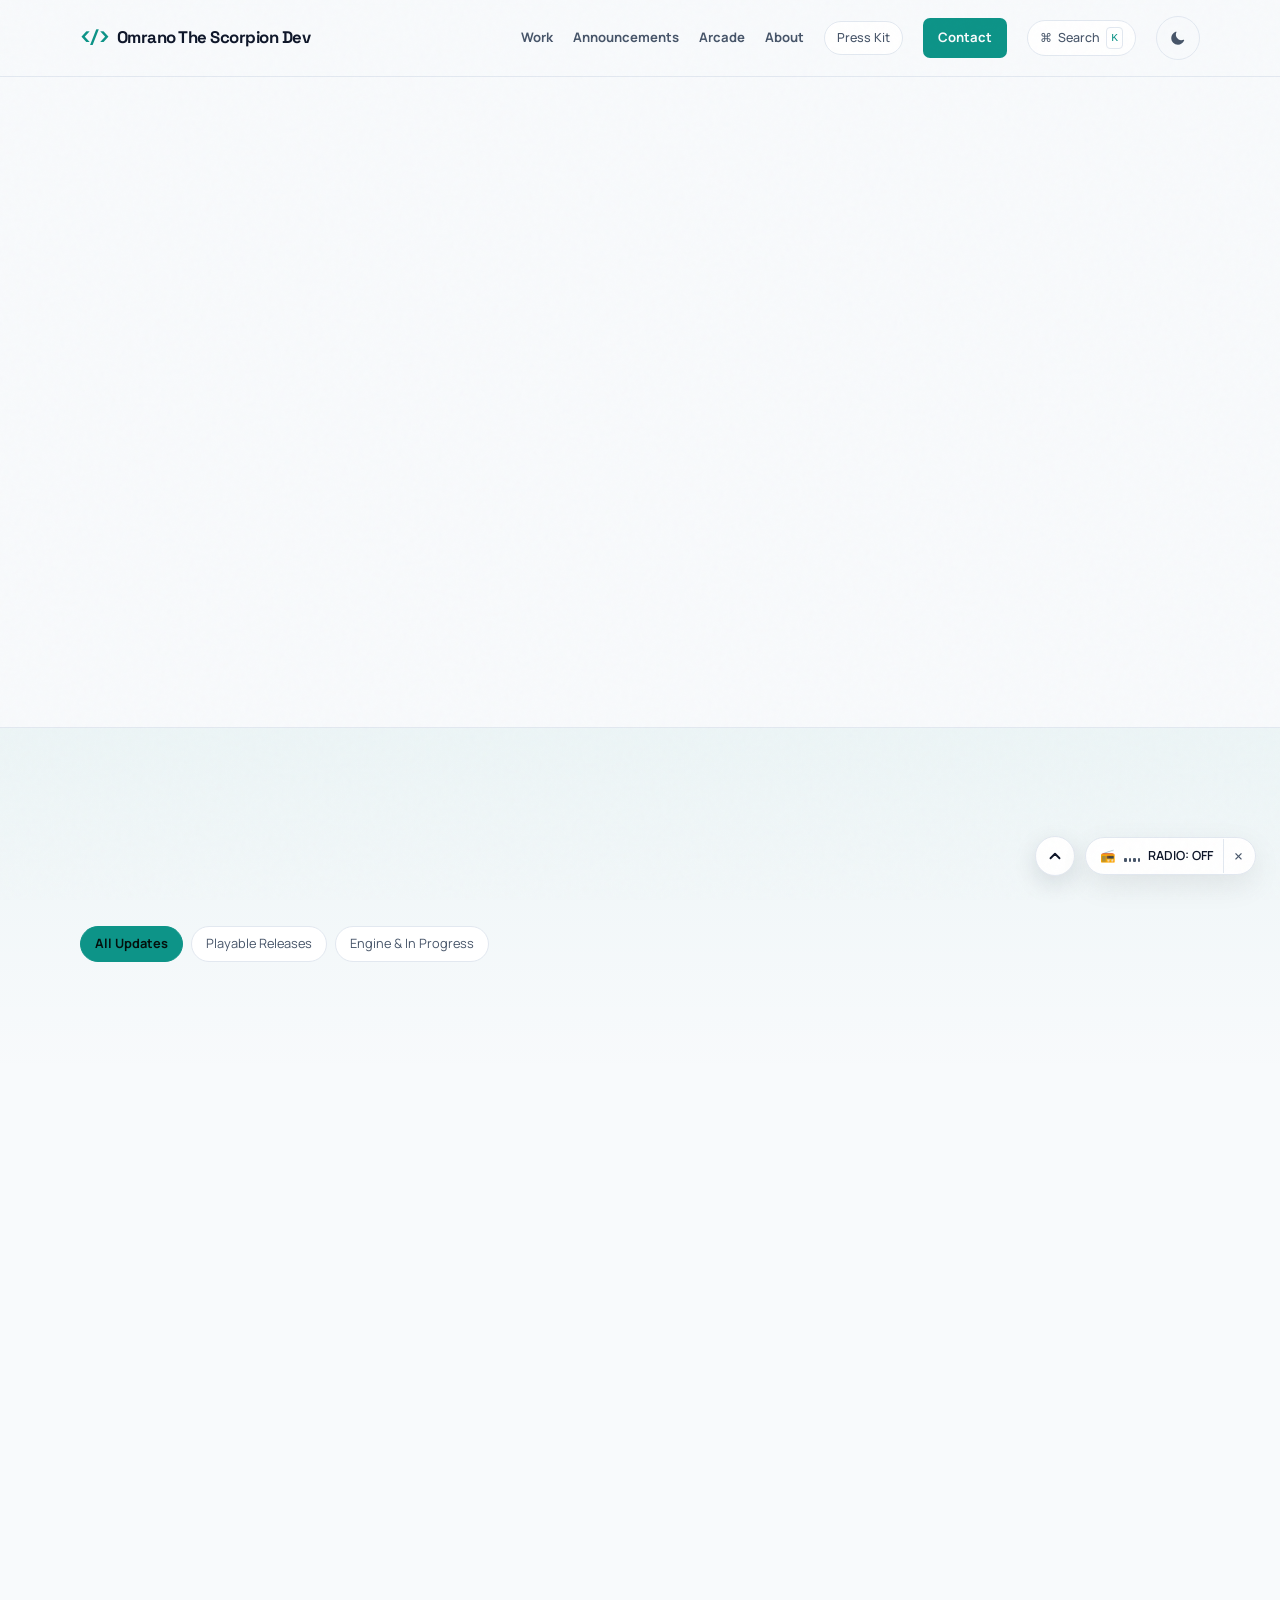
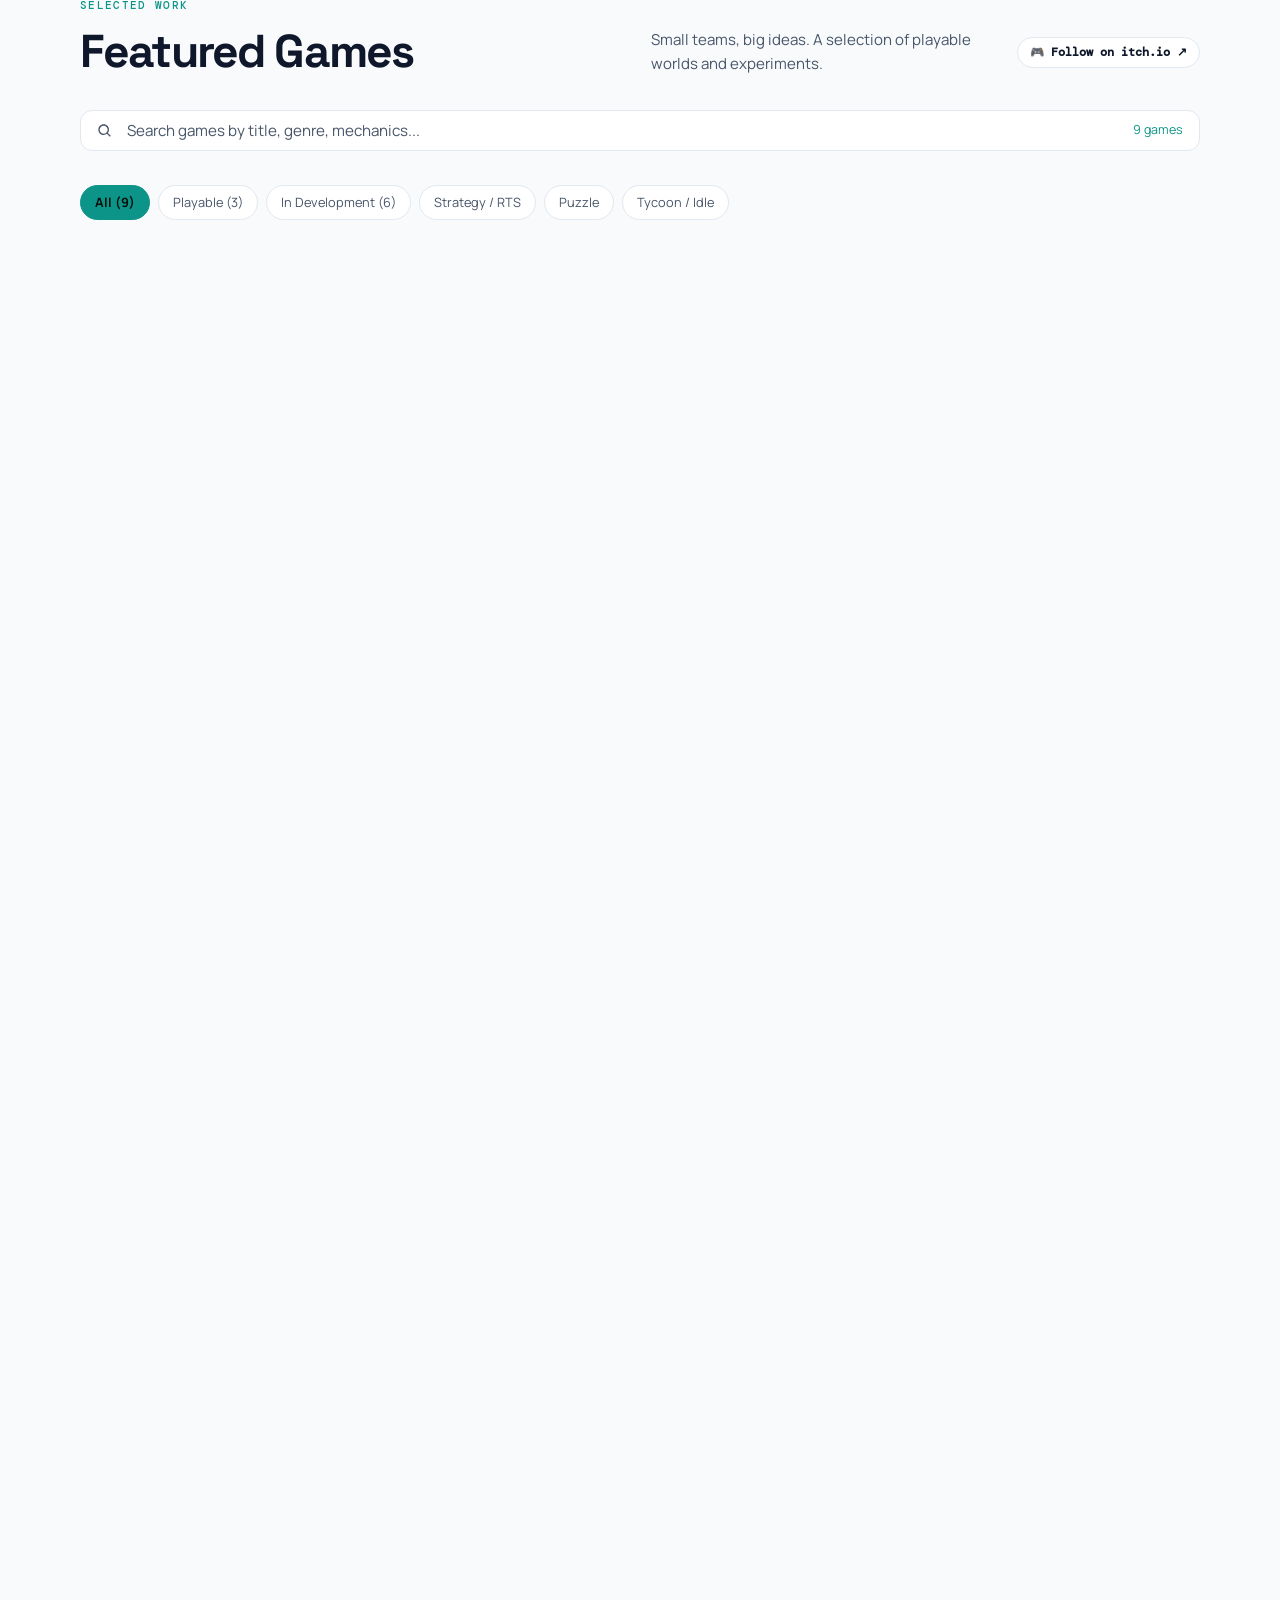
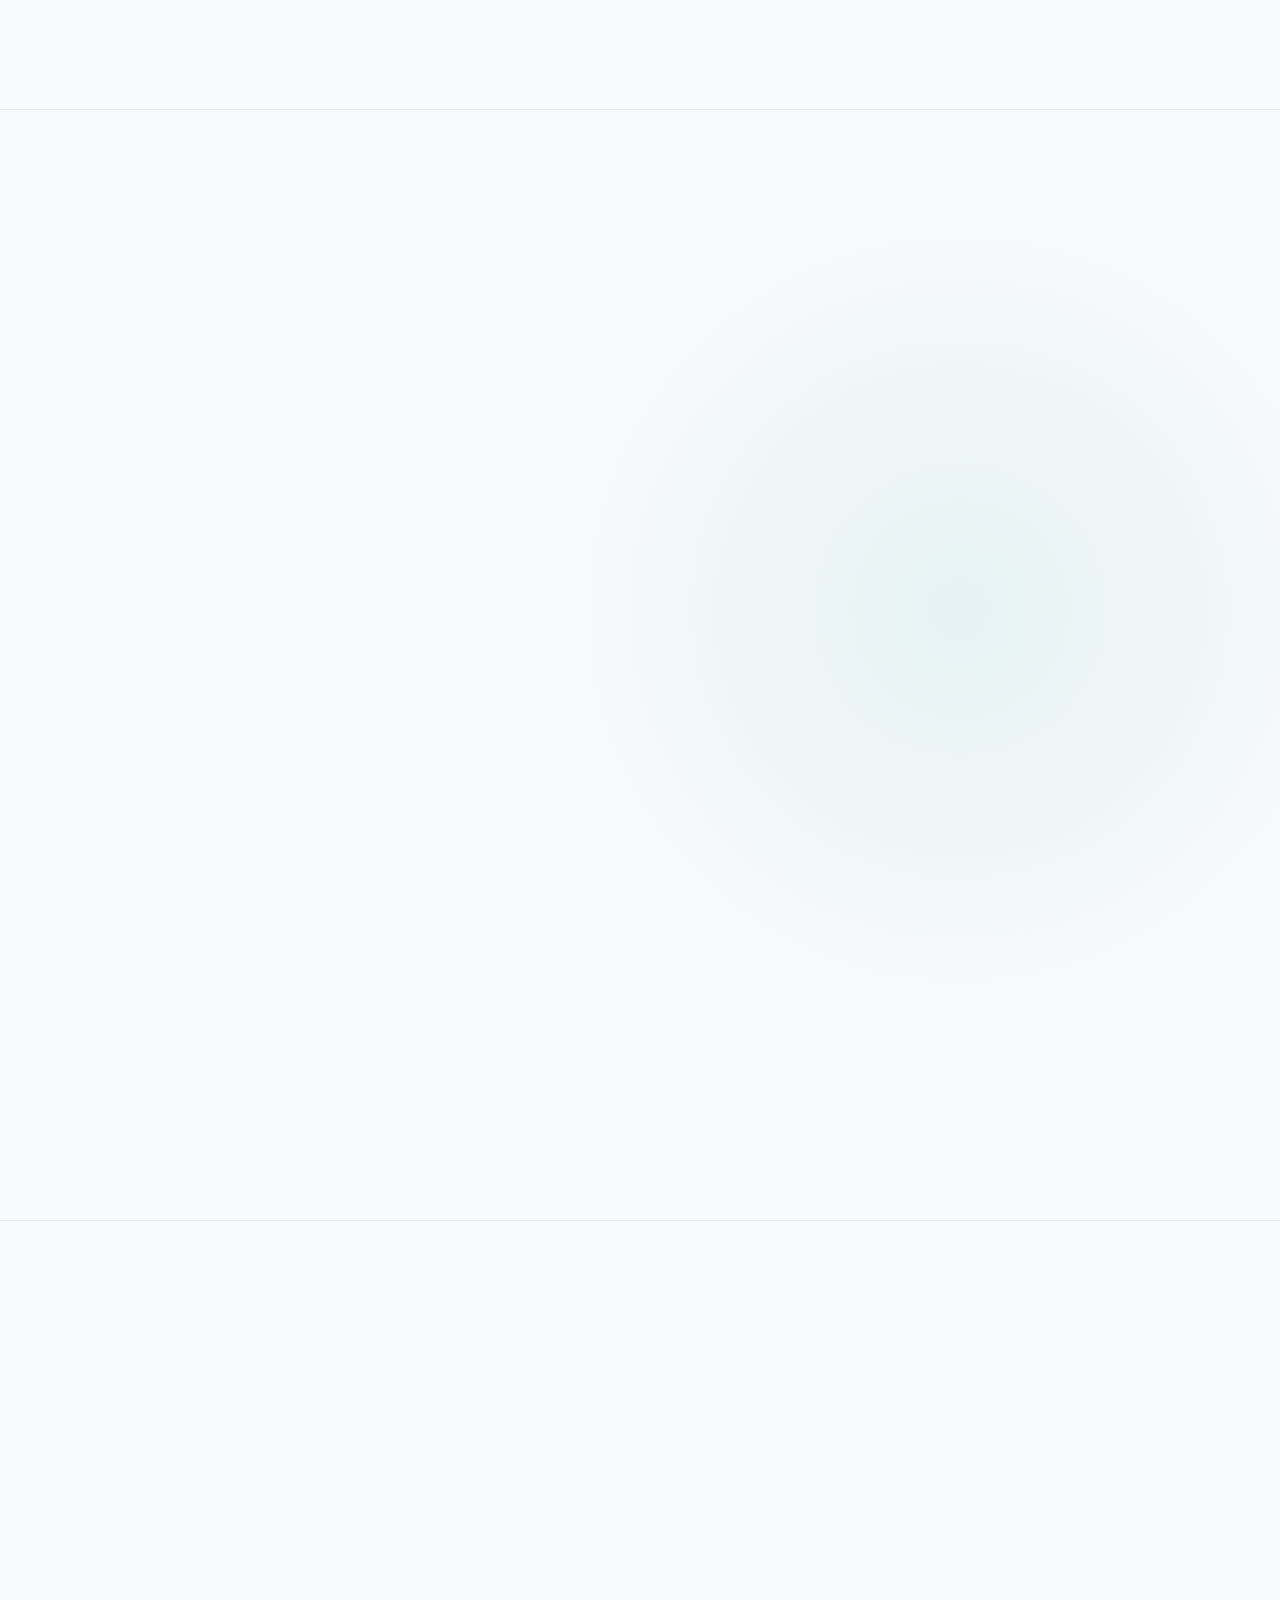
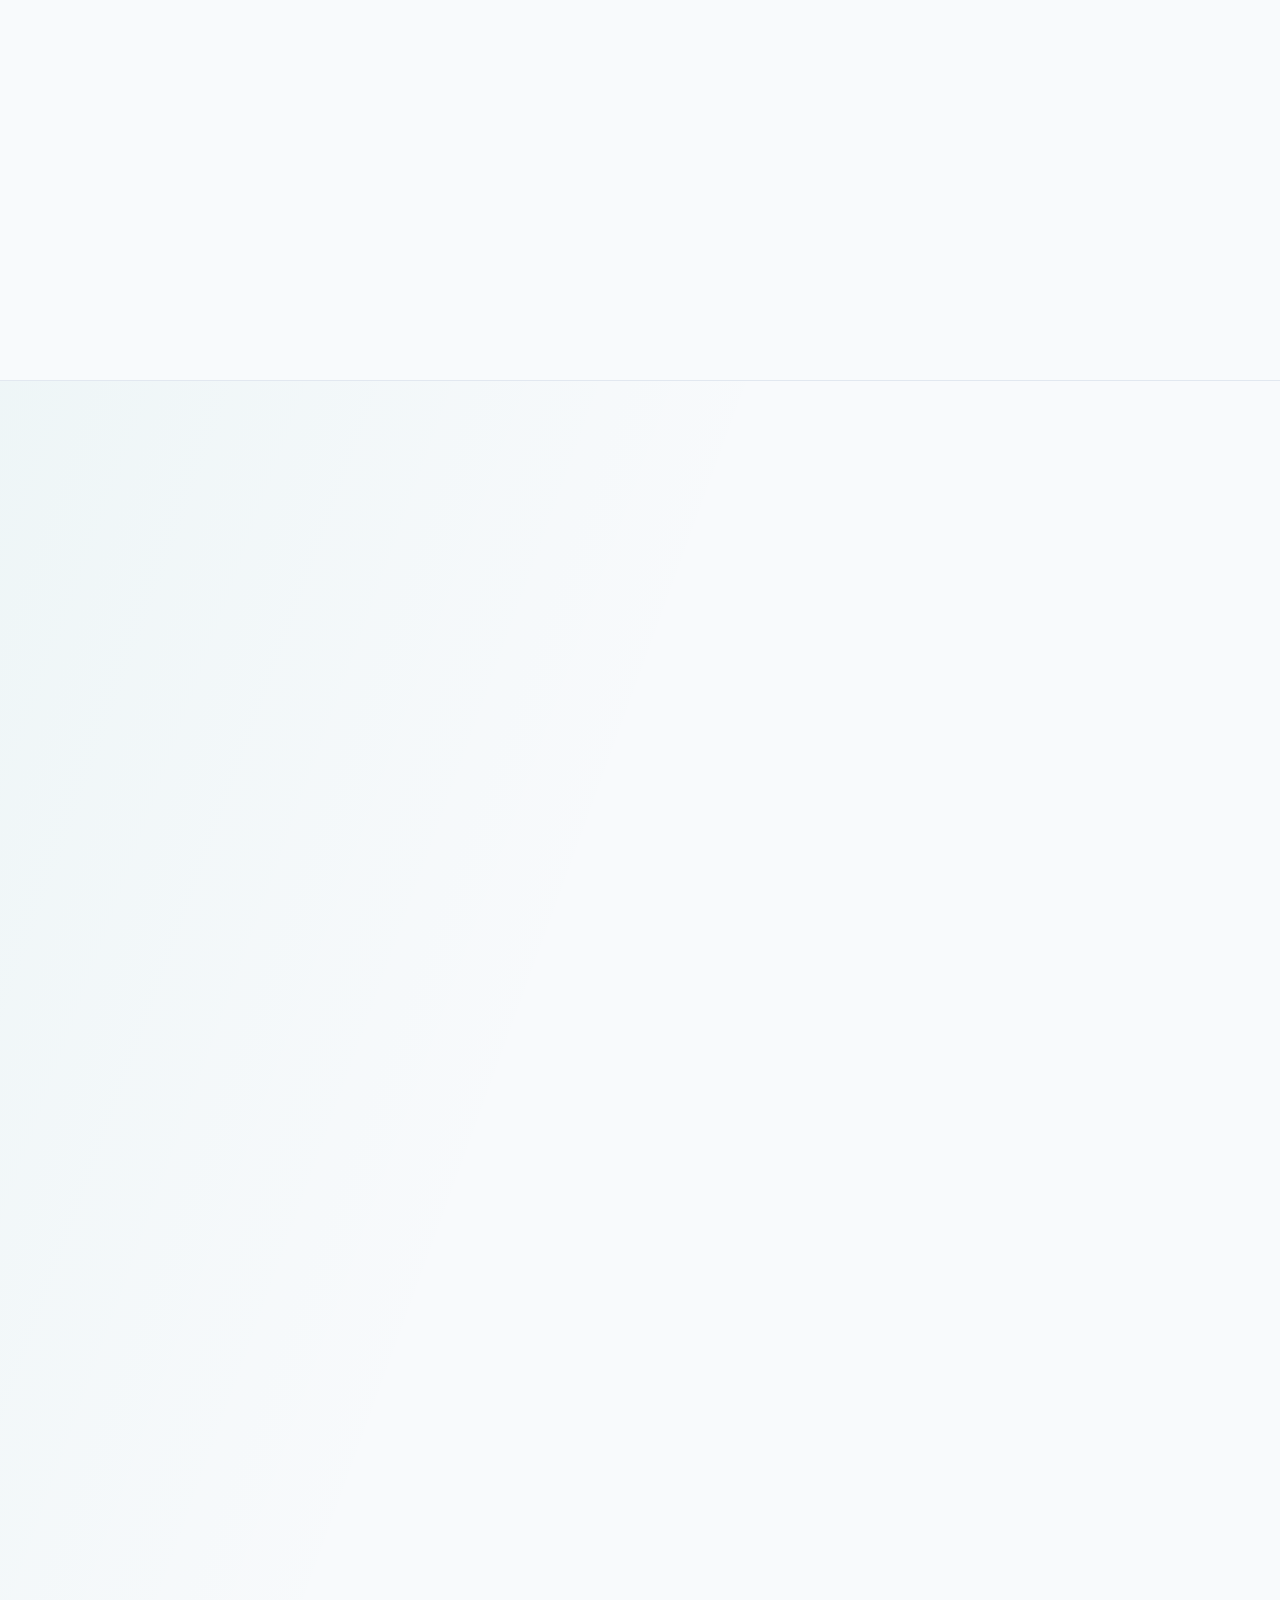
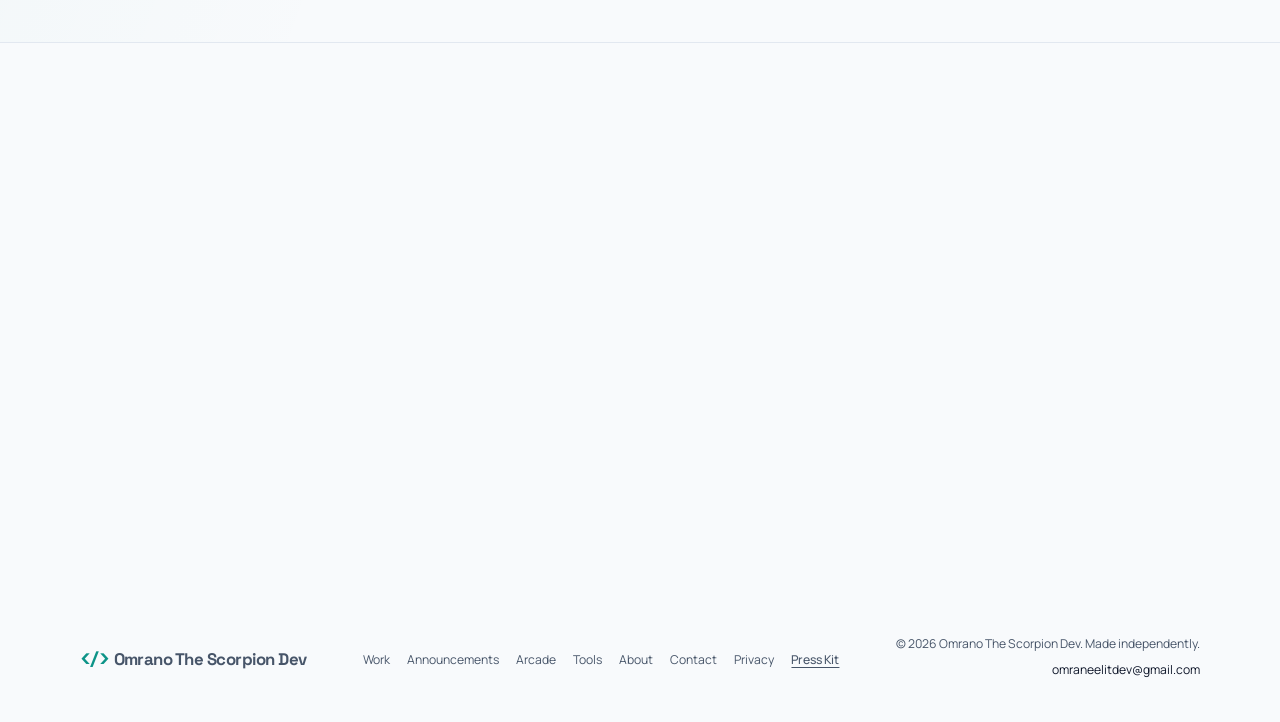
==== commit d0ab77b6: "perf: optimize rendering with content-visibility, SWR caching, lazy arcade loading, and asset compre" ====
--- a/index.html
+++ b/index.html
@@ -8,6 +8,7 @@
   <meta property="og:title" content="Omrano The Scorpion Dev — Independent Game &amp; App Developer">
   <meta property="og:description" content="Explore playable games, original worlds, and Shadow Engine development by Omrano The Scorpion Dev.">
   <meta property="og:type" content="website">
+  <meta property="og:site_name" content="Omrano The Scorpion Dev">
   <meta property="og:url" content="https://omraneelit.github.io/omrano-the-scorpion-dev/">
   <meta property="og:image" content="https://omraneelit.github.io/omrano-the-scorpion-dev/assets/brand/og-cover.png">
   <meta property="og:image:width" content="1200">
@@ -196,36 +197,36 @@
       <div class="project-grid" id="project-grid">
         <article class="project-card game-card" data-status="progress" data-genre="strategy 3d" data-title="Zero Hour: Protocol" data-keywords="rts tactical warfare command bases asymmetric factions">
           <a class="project-card-link" href="games/zero-hour-protocol.html" aria-label="View Zero Hour: Protocol details"></a>
-          <div class="project-visual visual-zero"><img class="game-art game-art-wide game-art-zero lightbox-trigger" src="assets/games/zero-hour-protocol.webp" width="960" height="640" loading="lazy" decoding="async" alt="Zero Hour: Protocol logo"></div>
+          <div class="project-visual visual-zero"><img class="game-art game-art-wide game-art-zero lightbox-trigger" src="assets/games/zero-hour-protocol.webp" width="960" height="640" sizes="(max-width: 760px) 100vw, (max-width: 1200px) 50vw, 380px" loading="lazy" decoding="async" alt="Zero Hour: Protocol logo"></div>
           <div class="card-content"><div class="card-topline"><span class="tag">REAL-TIME STRATEGY</span><span class="status status-progress">● IN PROGRESS</span></div><h3>Zero Hour: Protocol</h3><p>Build bases, command asymmetric factions, and outthink AI opponents in 3D tactical warfare.</p><div class="store-links"><span class="store-pending">Development in progress</span><button class="quick-share-btn" type="button" data-share-title="Zero Hour: Protocol by Omrano" data-share-url="games/zero-hour-protocol.html" aria-label="Share Zero Hour: Protocol">🔗 Share</button></div></div>
         </article>
         <article class="project-card game-card" data-status="playable" data-genre="tycoon idle" data-title="Paws &amp; Platters" data-keywords="pet cafe restaurant idle earnings cute animals customers">
           <a class="project-card-link" href="games/paws-and-platters.html" aria-label="View Paws &amp; Platters details"></a>
-          <div class="project-visual visual-paws"><img class="game-art game-art-full game-art-paws lightbox-trigger" src="assets/games/paws-and-platters-card.webp" width="675" height="1200" loading="lazy" decoding="async" alt="Paws &amp; Platters artwork"></div>
+          <div class="project-visual visual-paws"><img class="game-art game-art-full game-art-paws lightbox-trigger" src="assets/games/paws-and-platters-card.webp" width="675" height="1200" sizes="(max-width: 760px) 100vw, (max-width: 1200px) 50vw, 380px" loading="lazy" decoding="async" alt="Paws &amp; Platters artwork"></div>
           <div class="card-content"><div class="card-topline"><span class="tag">IDLE TYCOON</span><span class="status">● PLAYABLE</span></div><h3>Paws &amp; Platters</h3><p>Tap, serve, and grow a cozy pet café with adorable customers, upgrades, and idle earnings.</p><div class="store-links"><a href="https://omrane-el-it.itch.io/pawsandplatters" target="_blank" rel="noopener noreferrer">Play on itch.io <b>↗</b></a><button class="quick-share-btn" type="button" data-share-title="Paws &amp; Platters on itch.io" data-share-url="games/paws-and-platters.html" aria-label="Share Paws &amp; Platters">🔗 Share</button></div></div>
         </article>
         <article class="project-card game-card" data-status="progress" data-genre="rpg fantasy" data-title="Heir of the Wilds" data-keywords="fantasy rpg forest shadow wanderer adventure story">
           <a class="project-card-link" href="games/heir-of-the-wilds.html" aria-label="View Heir of the Wilds details"></a>
-          <div class="project-visual visual-heir"><img class="game-art game-art-full game-art-heir lightbox-trigger" src="assets/games/heir-of-the-wilds-card.webp" width="476" height="434" loading="lazy" decoding="async" alt="Heir of the Wilds logo"></div>
+          <div class="project-visual visual-heir"><img class="game-art game-art-full game-art-heir lightbox-trigger" src="assets/games/heir-of-the-wilds-card.webp" width="476" height="434" sizes="(max-width: 760px) 100vw, (max-width: 1200px) 50vw, 380px" loading="lazy" decoding="async" alt="Heir of the Wilds logo"></div>
           <div class="card-content"><div class="card-topline"><span class="tag">FANTASY RPG</span><span class="status status-progress">● IN PROGRESS</span></div><h3>Heir of the Wilds</h3><p>Guide Shadow, a forest wanderer with a hidden legacy, through a quest-driven fantasy adventure.</p><div class="store-links"><span class="store-pending">Development in progress</span><button class="quick-share-btn" type="button" data-share-title="Heir of the Wilds by Omrano" data-share-url="games/heir-of-the-wilds.html" aria-label="Share Heir of the Wilds">🔗 Share</button></div></div>
         </article>
         <article class="project-card game-card" data-status="playable" data-genre="strategy roguelike" data-title="Turf Bag: Alley Mafia" data-keywords="bag inventory management roguelike auto battler tactical gangs">
           <a class="project-card-link" href="games/turf-bag-alley-mafia.html" aria-label="View Turf Bag: Alley Mafia details"></a>
-          <div class="project-visual visual-turf"><img class="game-art game-art-full game-art-turf lightbox-trigger" src="assets/games/turf-bag-alley-mafia-card.webp" width="900" height="900" loading="lazy" decoding="async" alt="Turf Bag: Alley Mafia artwork"></div>
+          <div class="project-visual visual-turf"><img class="game-art game-art-full game-art-turf lightbox-trigger" src="assets/games/turf-bag-alley-mafia-card.webp" width="900" height="900" sizes="(max-width: 760px) 100vw, (max-width: 1200px) 50vw, 380px" loading="lazy" decoding="async" alt="Turf Bag: Alley Mafia artwork"></div>
           <div class="card-content"><div class="card-topline"><span class="tag">ROGUELIKE AUTO-BATTLER</span><span class="status">● PLAYABLE</span></div><h3>Turf Bag: Alley Mafia</h3><p>Pack, merge, and position weapons in a tactical bag while rival alley gangs grow stronger each wave.</p><div class="store-links"><a href="https://omrane-el-it.itch.io/turfbagalleymafia" target="_blank" rel="noopener noreferrer">Play on itch.io <b>↗</b></a><button class="quick-share-btn" type="button" data-share-title="Turf Bag: Alley Mafia on itch.io" data-share-url="games/turf-bag-alley-mafia.html" aria-label="Share Turf Bag: Alley Mafia">🔗 Share</button></div></div>
         </article>
         <article class="project-card game-card" data-status="playable" data-genre="puzzle" data-title="Lineburst" data-keywords="8x8 block puzzle offline combos brain teaser casual">
           <a class="project-card-link" href="games/lineburst.html" aria-label="View Lineburst details"></a>
-          <div class="project-visual visual-lineburst"><img class="game-art game-art-icon lightbox-trigger" src="assets/games/lineburst.webp" width="600" height="600" loading="lazy" decoding="async" alt="Lineburst icon"></div>
+          <div class="project-visual visual-lineburst"><img class="game-art game-art-icon lightbox-trigger" src="assets/games/lineburst.webp" width="600" height="600" sizes="(max-width: 760px) 100vw, (max-width: 1200px) 50vw, 380px" loading="lazy" decoding="async" alt="Lineburst icon"></div>
           <div class="card-content"><div class="card-topline"><span class="tag">BLOCK PUZZLE</span><span class="status">● PLAYABLE</span></div><h3>Lineburst</h3><p>A browser-first 8×8 block-placement game with five modes, combos, puzzles, and offline play.</p><div class="store-links"><a href="https://omrane-el-it.itch.io/linebrust" target="_blank" rel="noopener noreferrer">Play on itch.io <b>↗</b></a><button class="quick-share-btn" type="button" data-share-title="Lineburst by Omrano" data-share-url="games/lineburst.html" aria-label="Share Lineburst">🔗 Share</button></div></div>
         </article>
         <article class="project-card game-card project-card-coming" data-status="progress" data-genre="sandbox 3d" data-title="Cowdude: Open World" data-keywords="western comedy fps sandbox dustville jail sheriff stagecoach">
           <a class="project-card-link" href="games/cowdude-open-world.html" aria-label="View Cowdude: Open World details"></a>
-          <div class="project-visual visual-cowdude"><img class="game-art game-art-wide game-art-cowdude lightbox-trigger" src="assets/games/cowdude-open-world.webp" width="960" height="540" loading="lazy" decoding="async" alt="Dustville, the frontier town of Cowdude: Open World"></div>
+          <div class="project-visual visual-cowdude"><img class="game-art game-art-wide game-art-cowdude lightbox-trigger" src="assets/games/cowdude-open-world.webp" width="960" height="540" sizes="(max-width: 760px) 100vw, (max-width: 1200px) 50vw, 380px" loading="lazy" decoding="async" alt="Dustville, the frontier town of Cowdude: Open World"></div>
           <div class="card-content"><div class="card-topline"><span class="tag">WESTERN SANDBOX</span><span class="status status-progress">● COMING SOON</span></div><h3>Cowdude: Open World</h3><p>A first-person Western comedy sandbox — rob the stagecoach, outrun the sheriff&#39;s posse, and get thrown in the Dustville jail.</p><div class="store-links"><span class="store-pending">Coming soon</span></div></div>
         </article>
         <article class="project-card game-card project-card-coming" data-status="progress" data-genre="tycoon idle" data-title="Root &amp; Branch" data-keywords="greenhouse plants botanical garden cozy hybrids relaxing">
-          <div class="project-visual visual-root"><img class="game-art game-art-icon game-art-root lightbox-trigger" src="assets/games/root-and-branch.png" width="1024" height="1024" loading="lazy" decoding="async" alt="Root &amp; Branch greenhouse emblem"></div>
+          <div class="project-visual visual-root"><img class="game-art game-art-icon game-art-root lightbox-trigger" src="assets/games/root-and-branch.png" width="1024" height="1024" sizes="(max-width: 760px) 100vw, (max-width: 1200px) 50vw, 380px" loading="lazy" decoding="async" alt="Root &amp; Branch greenhouse emblem"></div>
           <div class="card-content"><div class="card-topline"><span class="tag">COZY IDLE GARDEN</span><span class="status status-progress">● COMING SOON</span></div><h3>Root &amp; Branch</h3><p>Grow a luminous greenhouse, collect storybook plants, and discover rare botanical hybrids at your own pace.</p><div class="store-links"><span class="store-pending">Coming soon</span></div></div>
         </article>
         <article class="project-card game-card project-card-coming" data-status="progress" data-genre="puzzle" data-title="Signal Loss" data-keywords="circuits route wires laser logic handcrafted grid">
@@ -263,6 +264,13 @@
               <div class="game-overlay" id="game-overlay">
                 <p class="game-kicker">OMRANO ARCADE // 01</p><h3 id="game-overlay-title">SCORPION STRIKE</h3>
                 <p id="game-overlay-copy">Clear the swarm. Protect the signal.<br>Three lives. No retreat.</p>
+                <div class="game-overlay-highscore" id="game-highscore-wrap" hidden>
+                  <p>★ NEW HIGH SCORE RECORD ★</p>
+                  <div class="callsign-row">
+                    <input type="text" id="game-callsign-input" class="callsign-input" maxlength="3" placeholder="PIL" aria-label="Enter 3-letter Callsign">
+                    <button type="button" id="game-callsign-submit" class="callsign-btn">SAVE SCORE</button>
+                  </div>
+                </div>
                 <div class="game-overlay-actions">
                   <button class="game-start" id="game-start" type="button">START MISSION <span>→</span></button>
                   <button class="game-share-score" id="game-share-score" type="button" hidden>SHARE SCORE <span>🔗</span></button>
@@ -489,6 +497,11 @@
           <strong class="radio-title" id="radio-track-title">Track 01: Neon Grid</strong>
           <span class="radio-genre" id="radio-track-genre">Synthwave / Outrun (116 BPM)</span>
         </div>
+        <select id="radio-track-select" class="radio-track-select" aria-label="Choose soundtrack track">
+          <option value="0">01: Neon Grid</option>
+          <option value="1">02: Deep Orbit</option>
+          <option value="2">03: Void Cyberpunk</option>
+        </select>
         <div class="radio-progress-bar" id="radio-progress-bar" role="progressbar" aria-valuenow="0" aria-valuemin="0" aria-valuemax="100" title="Seek track">
           <div class="radio-progress-fill" id="radio-progress-fill"></div>
         </div>
@@ -511,7 +524,7 @@
     <div class="cmd-palette-box">
       <div class="cmd-palette-search">
         <svg xmlns="http://www.w3.org/2000/svg" viewBox="0 0 24 24" width="18" height="18" fill="currentColor" aria-hidden="true"><path d="M10 18a7.952 7.952 0 0 0 4.897-1.688l4.396 4.396 1.414-1.414-4.396-4.396A7.952 7.952 0 0 0 18 10c0-4.411-3.589-8-8-8s-8 3.589-8 8 3.589 8 8 8zm0-14c3.309 0 6 2.691 6 6s-2.691 6-6 6-6-2.691-6-6 2.691-6 6-6z"/></svg>
-        <input type="search" id="cmd-input" placeholder="Type a command, action, or game title..." autocomplete="off" spellcheck="false" aria-label="Command palette search">
+        <input type="search" id="cmd-input" role="combobox" aria-expanded="true" aria-autocomplete="list" aria-controls="cmd-results" placeholder="Type a command, action, or game title..." autocomplete="off" spellcheck="false" aria-label="Command palette search">
         <kbd>ESC</kbd>
       </div>
       <div class="cmd-palette-results" id="cmd-results" role="listbox"></div>
@@ -604,7 +617,6 @@
   <div id="toast-container" class="toast-container" aria-live="polite" aria-atomic="true"></div>
 
   <script src="site.js" defer></script>
-  <script src="game.js" defer></script>
   <script data-goatcounter="https://omrane-elit.goatcounter.com/count" async src="//gc.zgo.at/count.js"></script>
 </body>
 </html>
--- a/styles.css
+++ b/styles.css
@@ -123,7 +123,17 @@
 .pixel-a { width:47px; height:47px; top:42px; left:36px; font-size:1.4rem; }
 .pixel-b { width:55px; height:55px; right:39px; bottom:44px; }
 .pixel-c { width:40px; height:40px; top:75px; right:48px; font-size:1.3rem; }
-@keyframes float { 50% { transform:translateY(-11px) rotate(3deg); } }
+/* Layout & Rendering Containment for Core Web Vitals */
+.announcements-section,
+.project-grid,
+.arcade-section,
+.tools-section,
+.about-section,
+.contact-section,
+.engine-sandbox-section {
+  content-visibility: auto;
+  contain-intrinsic-size: auto 650px;
+}
 
 /* Announcements */
 .announcements-section { padding:86px 0 92px; border-top:1px solid var(--line); background:linear-gradient(180deg,rgba(54,224,165,.035),transparent 60%); position:relative; }
@@ -322,12 +332,12 @@
 .game-overlay-actions { display: flex; align-items: center; gap: 12px; flex-wrap: wrap; justify-content: center; }
 .game-share-score { min-height: 44px; display: inline-flex; align-items: center; gap: 8px; padding: 12px 18px; border: 1px solid var(--accent); border-radius: 6px; background: rgba(54, 224, 165, 0.12); color: var(--accent); font: 700 0.72rem var(--mono); letter-spacing: 0.05em; cursor: pointer; transition: all 0.2s; }
 .game-share-score:hover { background: var(--accent); color: #071a16; transform: translateY(-2px); }
-.arcade-touch-bar { position: absolute; bottom: 12px; left: 12px; right: 12px; display: flex; justify-content: space-between; align-items: center; pointer-events: none; z-index: 5; }
+.arcade-touch-bar { position: absolute; bottom: 12px; left: 12px; right: 12px; display: flex; justify-content: space-between; align-items: center; pointer-events: none; z-index: 5; touch-action: none; }
 @media (hover: hover) and (pointer: fine) {
   .arcade-touch-bar { display: none; }
 }
 .arcade-touch-left, .arcade-touch-right { display: flex; gap: 10px; pointer-events: auto; }
-.touch-btn { background: rgba(15, 23, 42, 0.85); backdrop-filter: blur(8px); -webkit-backdrop-filter: blur(8px); border: 1px solid rgba(54, 224, 165, 0.4); color: var(--text); font-family: var(--mono); font-weight: 700; border-radius: 8px; touch-action: manipulation; user-select: none; -webkit-user-select: none; display: grid; place-items: center; cursor: pointer; box-shadow: 0 4px 12px rgba(0, 0, 0, 0.4); transition: background 0.1s, transform 0.1s; }
+.touch-btn { background: rgba(15, 23, 42, 0.85); backdrop-filter: blur(8px); -webkit-backdrop-filter: blur(8px); border: 1px solid rgba(54, 224, 165, 0.4); color: var(--text); font-family: var(--mono); font-weight: 700; border-radius: 8px; touch-action: none; user-select: none; -webkit-user-select: none; display: grid; place-items: center; cursor: pointer; box-shadow: 0 4px 12px rgba(0, 0, 0, 0.4); transition: background 0.1s, transform 0.1s; }
 .touch-btn:active { background: rgba(54, 224, 165, 0.3); border-color: var(--accent); transform: scale(0.94); }
 .touch-btn-move { width: 44px; height: 44px; font-size: 1.1rem; }
 .touch-btn-fire { height: 44px; padding: 0 16px; font-size: 0.8rem; letter-spacing: 0.05em; color: var(--accent); border-color: var(--accent); }
@@ -1909,6 +1919,123 @@
   box-shadow: 0 12px 30px rgba(0, 0, 0, 0.08);
 }
 
+/* Breadcrumbs Navigation */
+.breadcrumbs {
+  display: flex;
+  align-items: center;
+  gap: 8px;
+  margin-bottom: 20px;
+  font-family: var(--font-mono);
+  font-size: 0.8rem;
+  color: var(--text-muted);
+}
+.breadcrumbs a {
+  color: var(--text-muted);
+  text-decoration: none;
+  transition: color 0.2s;
+}
+.breadcrumbs a:hover {
+  color: var(--accent);
+}
+.breadcrumbs .sep {
+  opacity: 0.4;
+}
+.breadcrumbs .current {
+  color: var(--text);
+  font-weight: 600;
+}
+
+/* Arcade High Score Callsign Form */
+.game-overlay-highscore {
+  margin: 10px 0 14px;
+  padding: 12px 16px;
+  background: rgba(11, 17, 26, 0.9);
+  border: 1px solid var(--accent);
+  border-radius: 8px;
+  display: flex;
+  flex-direction: column;
+  gap: 8px;
+  align-items: center;
+  box-shadow: 0 4px 20px rgba(54, 224, 165, 0.15);
+}
+.game-overlay-highscore[hidden] {
+  display: none !important;
+}
+.game-overlay-highscore p {
+  margin: 0;
+  font-size: 0.76rem;
+  font-family: var(--font-mono);
+  color: var(--accent);
+  letter-spacing: 0.06em;
+  font-weight: 700;
+}
+.callsign-row {
+  display: flex;
+  gap: 8px;
+  align-items: center;
+}
+.callsign-input {
+  width: 76px;
+  padding: 6px 10px;
+  background: #060b11;
+  border: 1px solid var(--accent);
+  border-radius: 4px;
+  color: #ffffff;
+  font-family: var(--font-mono);
+  font-size: 1.05rem;
+  font-weight: 700;
+  text-align: center;
+  text-transform: uppercase;
+  letter-spacing: 0.18em;
+  outline: none;
+}
+.callsign-input:focus {
+  box-shadow: 0 0 10px rgba(54, 224, 165, 0.6);
+}
+.callsign-btn {
+  padding: 7px 14px;
+  background: var(--accent);
+  border: none;
+  border-radius: 4px;
+  color: #071a16;
+  font-family: var(--font-mono);
+  font-size: 0.74rem;
+  font-weight: 800;
+  cursor: pointer;
+  letter-spacing: 0.05em;
+  transition: background 0.2s, transform 0.1s;
+}
+.callsign-btn:hover {
+  background: #79f2ca;
+  transform: translateY(-1px);
+}
+.callsign-btn:active {
+  transform: scale(0.96);
+}
+
+/* Radio Track Selector Dropdown */
+.radio-track-select {
+  width: 100%;
+  padding: 6px 8px;
+  background: var(--bg-alt);
+  border: 1px solid var(--border);
+  border-radius: 6px;
+  color: var(--text);
+  font-family: var(--font-mono);
+  font-size: 0.72rem;
+  outline: none;
+  cursor: pointer;
+  transition: border-color 0.2s;
+}
+.radio-track-select:focus {
+  border-color: var(--accent);
+}
+[data-theme="light"] .radio-track-select {
+  background: #ffffff;
+  border-color: #cbd5e1;
+}
+
+
 @media (prefers-reduced-motion:reduce) {
   html { scroll-behavior:auto; }
   *,*::before,*::after { scroll-behavior:auto!important; animation-duration:.01ms!important; animation-iteration-count:1!important; transition-duration:.01ms!important; }
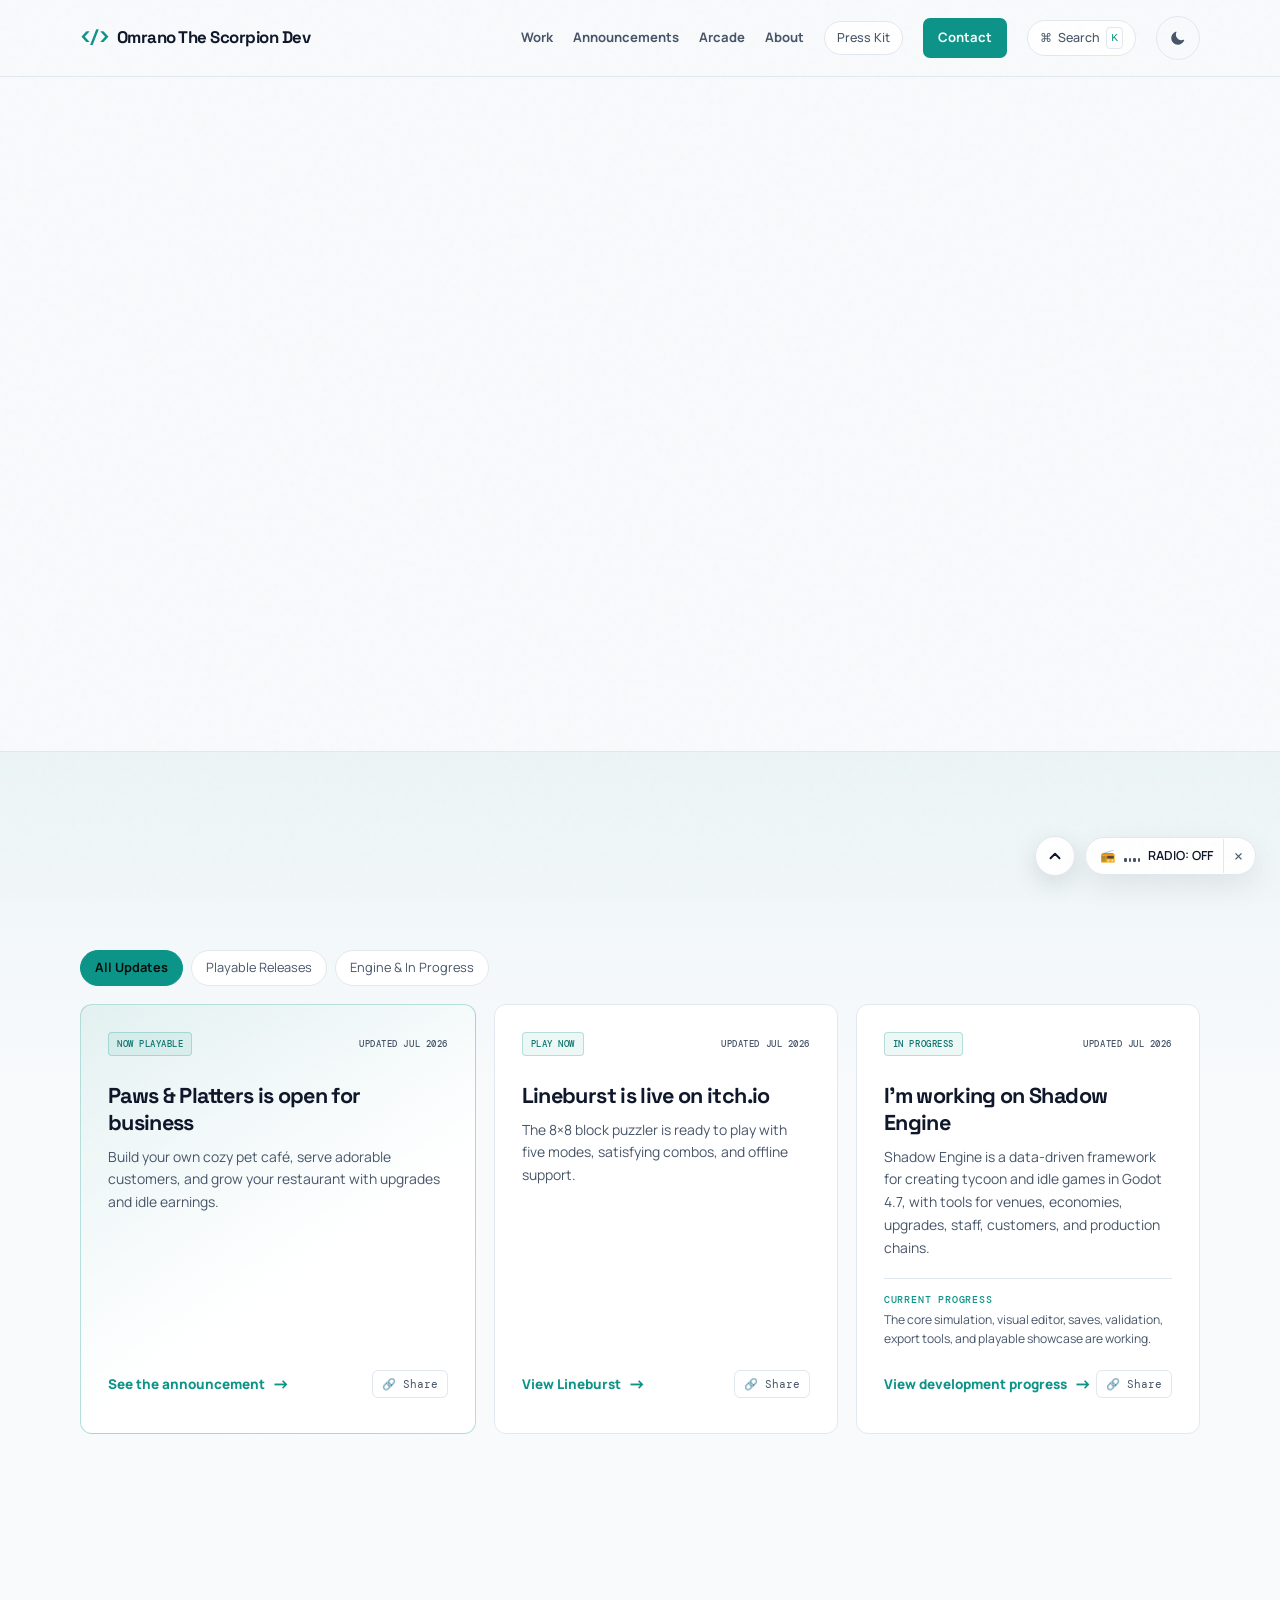
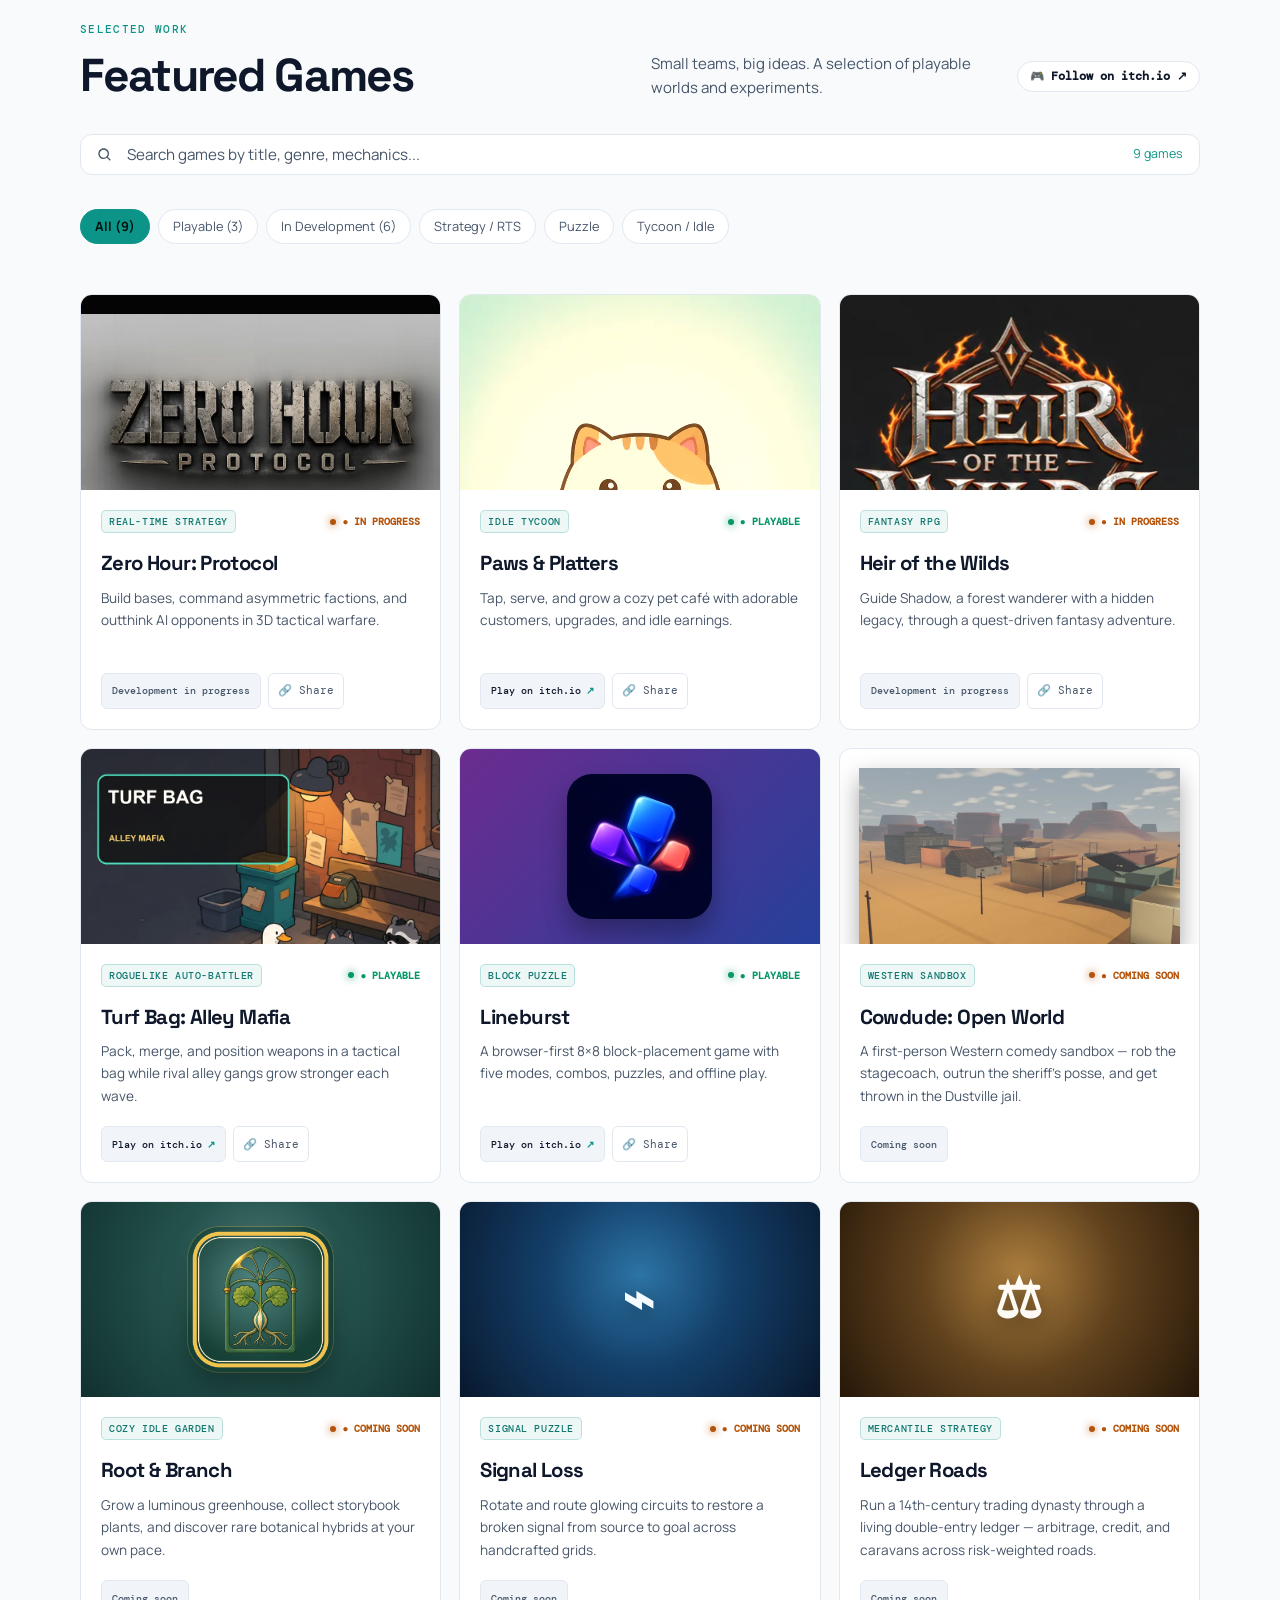
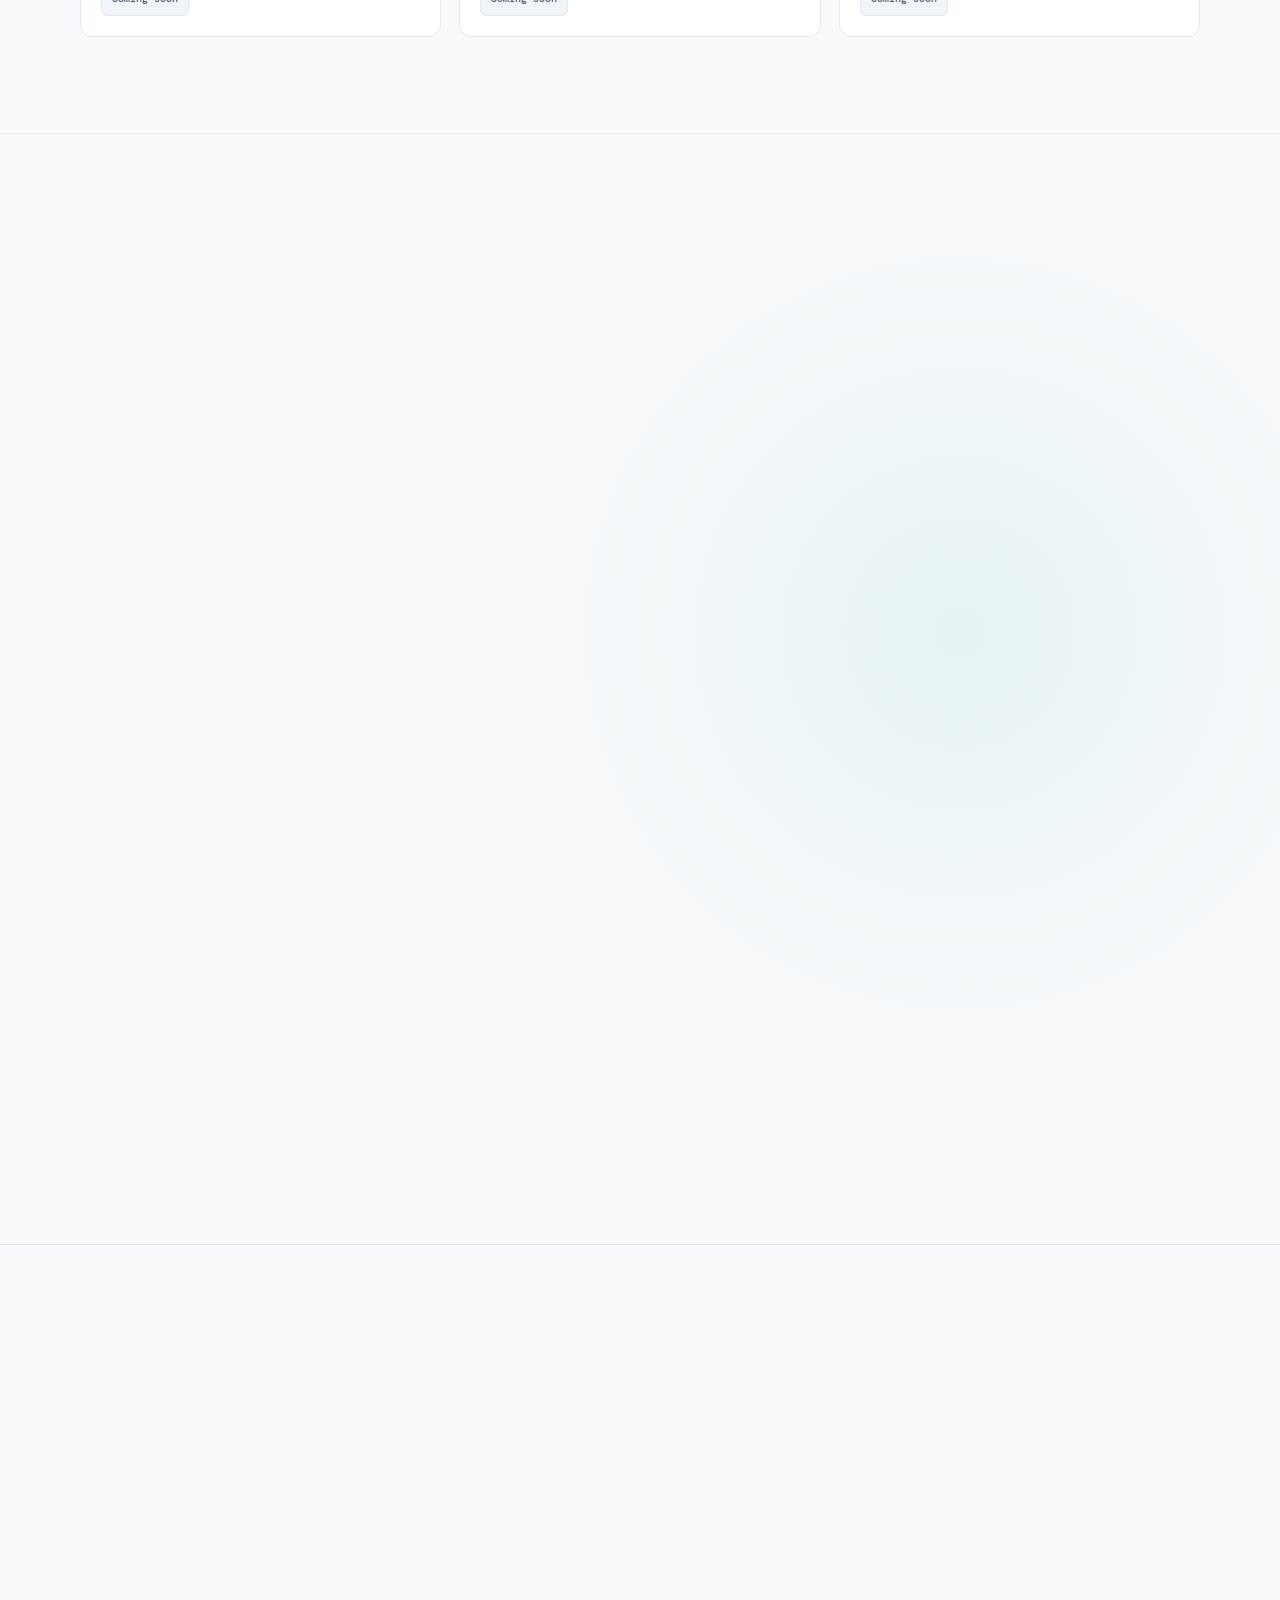
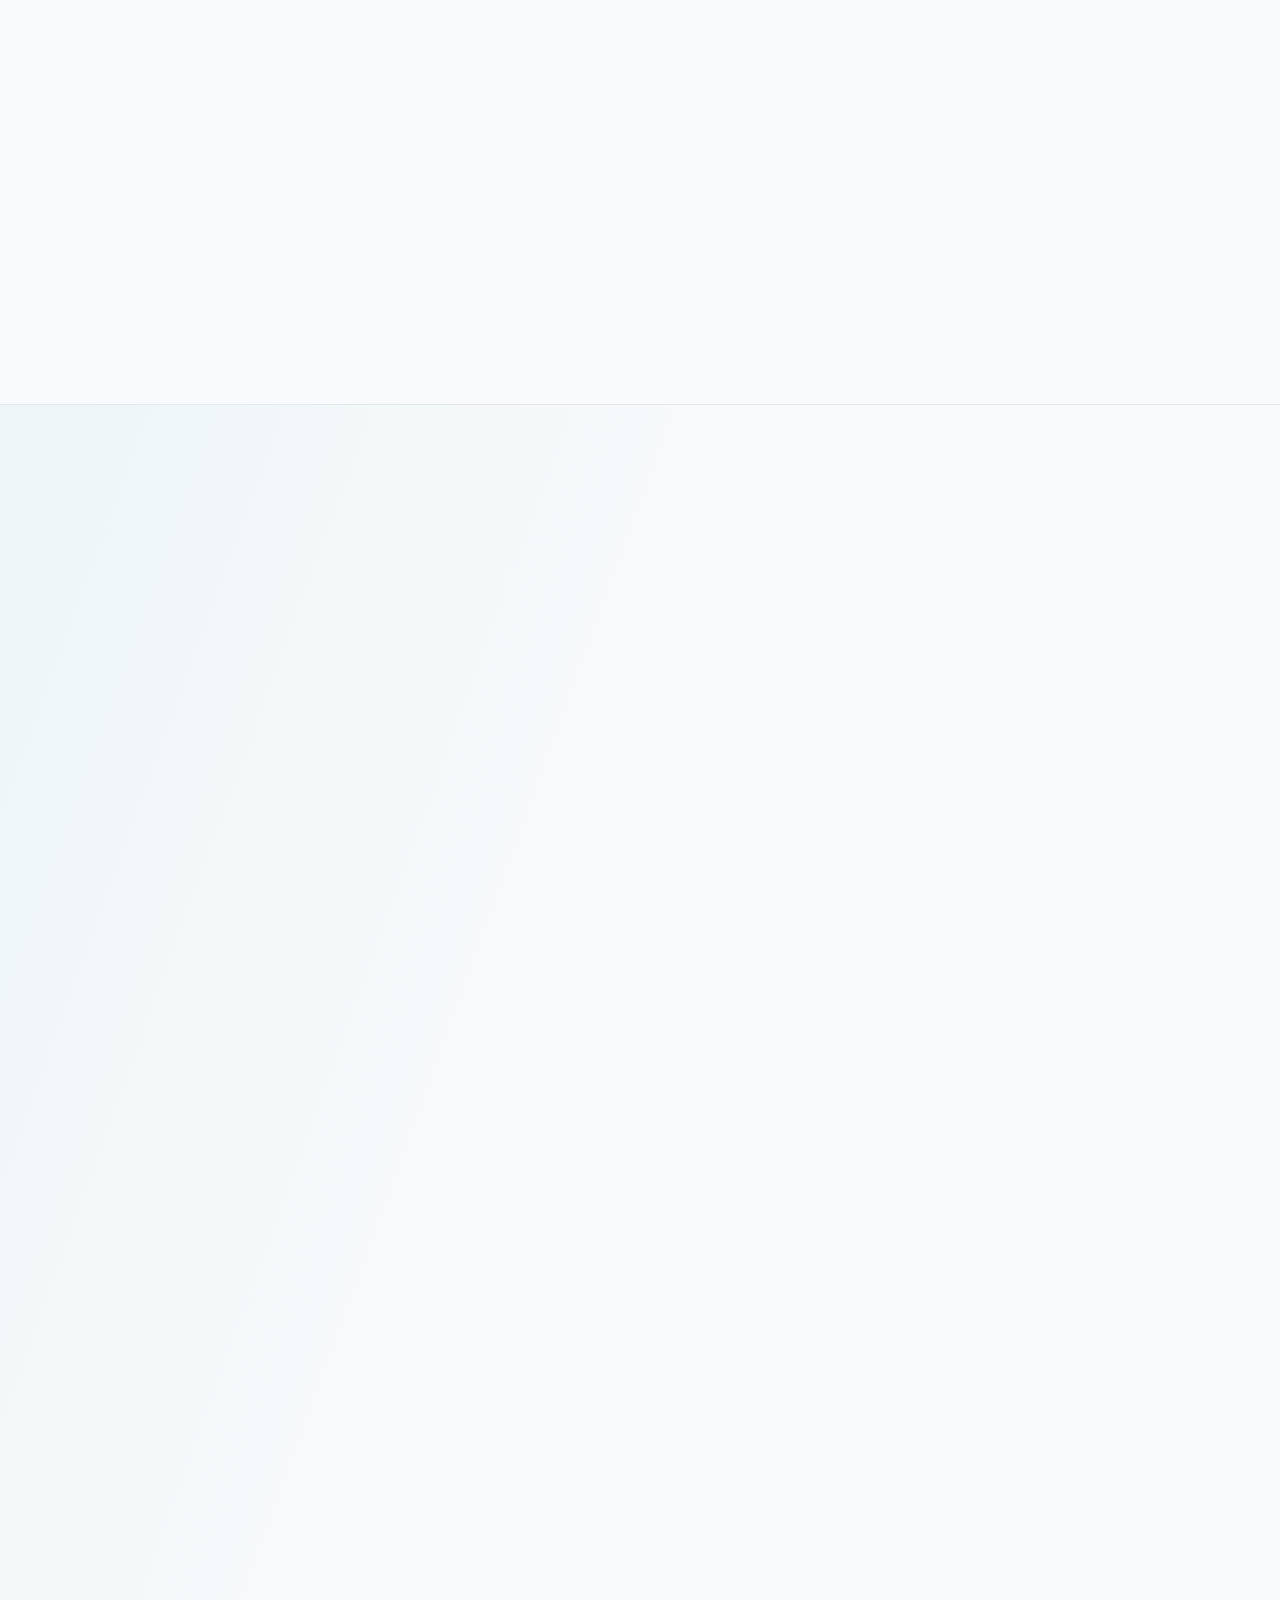
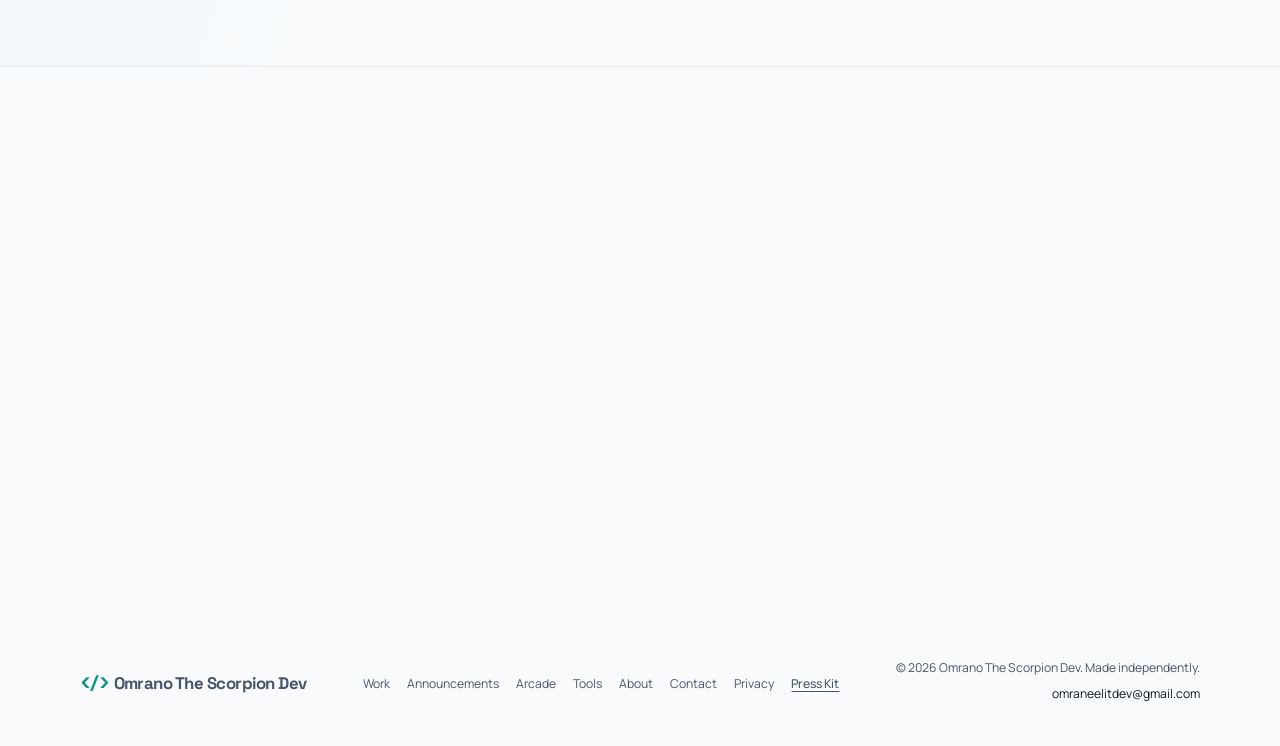
==== commit e4a98f82: "Humanize hero showcase and developer copy" ====
--- a/index.html
+++ b/index.html
@@ -94,15 +94,14 @@
 
   <main id="top" tabindex="-1">
     <section class="hero container">
-      <canvas id="hero-particles" class="hero-particles" aria-hidden="true"></canvas>
       <div class="ambient-glow glow-hero" aria-hidden="true"></div>
       <div class="hero-copy">
-        <p class="eyebrow"><span></span> AVAILABLE FOR COLLABORATION</p>
-        <h1>Independent <em>Game</em> &amp;<br>App Developer.</h1>
-        <p class="hero-text">I craft polished, playful digital experiences — from worlds worth getting lost in to tools that make everyday life a little better.</p>
+        <p class="eyebrow"><span></span> INDEPENDENT GAME DEVELOPER // GODOT</p>
+        <h1>Crafting tactile, <em>original games</em> in Godot.</h1>
+        <p class="hero-text">Hey, I’m Omrane. I make indie games from scratch — from cozy management sims like <em>Paws &amp; Platters</em> to tactical roguelikes and Godot development tools.</p>
         <div class="hero-actions">
-          <a class="button button-primary" href="#games">Explore my work <span>↓</span></a>
-          <a class="button button-quiet" href="#contact">Let’s talk <span>↗</span></a>
+          <a class="button button-primary" href="#games">Explore games <span>↓</span></a>
+          <a class="button button-quiet" href="#contact">Get in touch <span>↗</span></a>
         </div>
         <div class="socials" aria-label="Social links">
           <a href="https://omrane-el-it.itch.io/" target="_blank" rel="noopener noreferrer me" aria-label="Omrano on itch.io" title="itch.io">ITCH</a>
@@ -111,10 +110,43 @@
           <a href="mailto:omraneelitdev@gmail.com" aria-label="Email Omrano The Scorpion Dev" title="Email">@</a>
         </div>
       </div>
-      <div class="hero-art" aria-hidden="true">
-        <div class="orbit orbit-one"></div><div class="orbit orbit-two"></div>
-        <div class="pixel-card pixel-a">+</div><div class="pixel-card pixel-b">01</div><div class="pixel-card pixel-c">✦</div>
-        <div class="hero-orb"><span>PLAY<br>CREATE<br>REPEAT</span></div>
+      <div class="hero-showcase">
+        <div class="showcase-card showcase-main">
+          <div class="showcase-media">
+            <img src="assets/games/paws-and-platters-card.webp" width="675" height="1200" alt="Paws &amp; Platters game artwork" loading="eager" fetchpriority="high">
+            <span class="showcase-tag">FEATURED RELEASE</span>
+          </div>
+          <div class="showcase-info">
+            <div class="showcase-meta">
+              <span class="showcase-genre">IDLE TYCOON</span>
+              <span class="showcase-status">● PLAYABLE NOW</span>
+            </div>
+            <h3>Paws &amp; Platters</h3>
+            <p>Run a cozy pet café with cute animal customers, shop upgrades, and offline earnings.</p>
+            <div class="showcase-actions">
+              <a class="showcase-play-btn" href="https://omrane-el-it.itch.io/pawsandplatters" target="_blank" rel="noopener noreferrer">Play on itch.io ↗</a>
+              <a class="showcase-detail-btn" href="games/paws-and-platters.html">Details →</a>
+            </div>
+          </div>
+        </div>
+        <div class="showcase-side">
+          <a class="showcase-mini-card" href="games/lineburst.html">
+            <img src="assets/games/lineburst.webp" width="70" height="70" alt="Lineburst icon">
+            <div class="mini-card-text">
+              <span class="mini-tag">BLOCK PUZZLE</span>
+              <strong>Lineburst</strong>
+              <span class="mini-status">Playable in Browser</span>
+            </div>
+          </a>
+          <a class="showcase-mini-card" href="games/zero-hour-protocol.html">
+            <img src="assets/games/zero-hour-protocol.webp" width="70" height="70" alt="Zero Hour: Protocol screenshot">
+            <div class="mini-card-text">
+              <span class="mini-tag">TACTICAL RTS</span>
+              <strong>Zero Hour: Protocol</strong>
+              <span class="mini-status">In Godot 4.7 Dev</span>
+            </div>
+          </a>
+        </div>
       </div>
     </section>
 
@@ -368,14 +400,14 @@
 
     <section id="about" class="about-section">
       <div class="container about-grid">
-        <p class="eyebrow">ABOUT THE STUDIO</p>
+        <p class="eyebrow">ABOUT THE DEVELOPER</p>
         <div>
-          <h2>Built with curiosity,<br>finished with care.</h2>
-          <p>I’m Omrano The Scorpion Dev, an independent developer creating games and tools in Godot. I work across gameplay systems, responsive UI, simulation, editor tooling, and cross-platform development to take ideas from a first sketch to a polished experience.</p>
+          <h2>Solo development,<br>from prototype to release.</h2>
+          <p>I’m Omrane, an independent developer making games in Godot. I handle design, code, art, and systems end-to-end — focusing on tactile gameplay feel, simulation economies, and solid cross-platform builds.</p>
           <ul class="capability-list" aria-label="Development capabilities">
-            <li>Godot development</li><li>Gameplay systems</li><li>UI &amp; interaction</li><li>Simulation</li><li>Creator tools</li><li>Cross-platform builds</li>
+            <li>Godot 4 development</li><li>Tactile gameplay systems</li><li>Responsive UI design</li><li>Simulation engines</li><li>Creator tools &amp; plugins</li><li>Cross-platform builds</li>
           </ul>
-          <a class="text-link" href="#contact">Start a conversation <span>→</span></a>
+          <a class="text-link" href="#contact">Get in touch <span>→</span></a>
         </div>
       </div>
       <div class="container tech-radar-container">
--- a/styles.css
+++ b/styles.css
@@ -113,16 +113,203 @@
 .socials { display:flex; gap:9px; margin-top:34px; }
 .socials a { width:44px; height:44px; display:grid; place-items:center; border:1px solid var(--line); border-radius:50%; color:var(--muted); font:500 .66rem var(--mono); transition:color .2s,background .2s,border-color .2s,transform .2s cubic-bezier(.16,1,.3,1); }
 .socials a:hover { border-color:var(--accent); background:var(--accent); color:var(--bg); transform:translateY(-2px); }
-.hero-art { position:relative; min-height:400px; display:grid; place-items:center; overflow:hidden; }
-.hero-orb { width:260px; height:260px; position:relative; z-index:2; display:grid; place-items:center; border-radius:48% 52% 55% 45% / 45% 47% 53% 55%; background:linear-gradient(145deg,#35e4aa,#159d78); color:#06261e; box-shadow:0 0 0 17px rgba(54,224,165,.07),0 25px 80px rgba(27,187,133,.22); animation:float 5s ease-in-out infinite; }
-.hero-orb span { font:800 1.55rem/1.1 var(--mono); letter-spacing:-.1em; }
-.orbit { position:absolute; border:1px solid rgba(54,224,165,.22); border-radius:50%; transform:rotate(-30deg); }
-.orbit-one { width:410px; height:160px; }
-.orbit-two { width:340px; height:330px; }
-.pixel-card { position:absolute; z-index:3; display:grid; place-items:center; border:1px solid var(--line); background:var(--surface-light); color:var(--accent); box-shadow:0 10px 30px rgba(0,0,0,.2); font:500 .8rem var(--mono); backdrop-filter:blur(8px); }
-.pixel-a { width:47px; height:47px; top:42px; left:36px; font-size:1.4rem; }
-.pixel-b { width:55px; height:55px; right:39px; bottom:44px; }
-.pixel-c { width:40px; height:40px; top:75px; right:48px; font-size:1.3rem; }
+/* Hero Showcase */
+.hero-showcase {
+  display: flex;
+  flex-direction: column;
+  gap: 14px;
+  position: relative;
+  z-index: 2;
+  width: 100%;
+}
+
+.showcase-card {
+  border: 1px solid var(--line);
+  border-radius: 14px;
+  background: var(--surface);
+  overflow: hidden;
+  box-shadow: 0 16px 36px rgba(0, 0, 0, 0.25);
+  transition: transform 0.3s cubic-bezier(0.16, 1, 0.3, 1), border-color 0.25s, box-shadow 0.25s;
+}
+
+.showcase-card:hover {
+  transform: translateY(-3px);
+  border-color: rgba(54, 224, 165, 0.4);
+  box-shadow: 0 22px 42px rgba(0, 0, 0, 0.32);
+}
+
+.showcase-main {
+  display: grid;
+  grid-template-columns: 140px 1fr;
+  align-items: stretch;
+}
+
+.showcase-media {
+  position: relative;
+  overflow: hidden;
+  background: #0b111a;
+  display: flex;
+  align-items: center;
+  justify-content: center;
+}
+
+.showcase-media img {
+  width: 100%;
+  height: 100%;
+  object-fit: cover;
+  display: block;
+}
+
+.showcase-tag {
+  position: absolute;
+  top: 8px;
+  left: 8px;
+  padding: 3px 6px;
+  border-radius: 4px;
+  background: rgba(15, 23, 42, 0.88);
+  backdrop-filter: blur(4px);
+  color: var(--accent);
+  font: 700 0.54rem/1.2 var(--mono);
+  letter-spacing: 0.05em;
+  border: 1px solid rgba(54, 224, 165, 0.3);
+}
+
+.showcase-info {
+  padding: 20px 22px;
+  display: flex;
+  flex-direction: column;
+  justify-content: center;
+}
+
+.showcase-meta {
+  display: flex;
+  align-items: center;
+  gap: 10px;
+  margin-bottom: 8px;
+  font: 600 0.62rem var(--mono);
+}
+
+.showcase-genre {
+  color: var(--muted);
+}
+
+.showcase-status {
+  color: var(--accent);
+}
+
+.showcase-info h3 {
+  margin: 0 0 6px;
+  font-family: var(--display);
+  font-size: 1.35rem;
+  letter-spacing: -0.02em;
+  line-height: 1.2;
+}
+
+.showcase-info p {
+  margin: 0 0 16px;
+  color: var(--muted);
+  font-size: 0.86rem;
+  line-height: 1.5;
+}
+
+.showcase-actions {
+  display: flex;
+  align-items: center;
+  gap: 14px;
+}
+
+.showcase-play-btn {
+  padding: 8px 16px;
+  border-radius: 6px;
+  background: var(--accent);
+  color: var(--bg);
+  font-size: 0.78rem;
+  font-weight: 800;
+  transition: background 0.2s, transform 0.2s;
+}
+
+.showcase-play-btn:hover {
+  background: #78efc8;
+  transform: translateY(-1px);
+}
+
+.showcase-detail-btn {
+  color: var(--text);
+  font-size: 0.8rem;
+  font-weight: 700;
+  transition: color 0.2s;
+}
+
+.showcase-detail-btn:hover {
+  color: var(--accent);
+}
+
+.showcase-side {
+  display: grid;
+  grid-template-columns: 1fr 1fr;
+  gap: 12px;
+}
+
+.showcase-mini-card {
+  display: flex;
+  align-items: center;
+  gap: 12px;
+  padding: 12px 14px;
+  border: 1px solid var(--line);
+  border-radius: 10px;
+  background: var(--surface);
+  transition: border-color 0.2s, transform 0.2s, box-shadow 0.2s;
+}
+
+.showcase-mini-card:hover {
+  border-color: rgba(54, 224, 165, 0.4);
+  transform: translateY(-2px);
+  box-shadow: 0 8px 20px rgba(0, 0, 0, 0.2);
+}
+
+.showcase-mini-card img {
+  width: 44px;
+  height: 44px;
+  border-radius: 8px;
+  object-fit: cover;
+  flex-shrink: 0;
+}
+
+.mini-card-text {
+  display: flex;
+  flex-direction: column;
+  overflow: hidden;
+}
+
+.mini-tag {
+  color: var(--accent);
+  font: 600 0.56rem var(--mono);
+  letter-spacing: 0.04em;
+}
+
+.mini-card-text strong {
+  font-size: 0.84rem;
+  white-space: nowrap;
+  overflow: hidden;
+  text-overflow: ellipsis;
+}
+
+.mini-status {
+  color: var(--muted);
+  font-size: 0.7rem;
+}
+
+@media (max-width: 768px) {
+  .showcase-main {
+    grid-template-columns: 1fr;
+  }
+  .showcase-media {
+    height: 180px;
+  }
+  .showcase-side {
+    grid-template-columns: 1fr;
+  }
+}
 /* Layout & Rendering Containment for Core Web Vitals */
 .announcements-section,
 .project-grid,
@@ -583,17 +770,6 @@
   text-underline-offset: 3px;
 }
 
-/* Hero Particles Canvas */
-.hero-particles {
-  position: absolute;
-  inset: 0;
-  width: 100%;
-  height: 100%;
-  pointer-events: none;
-  z-index: 0;
-  opacity: 0.7;
-}
-
 /* Filter Tabs (Generic for announcements & games) */
 .filter-tabs {
   display: flex;
